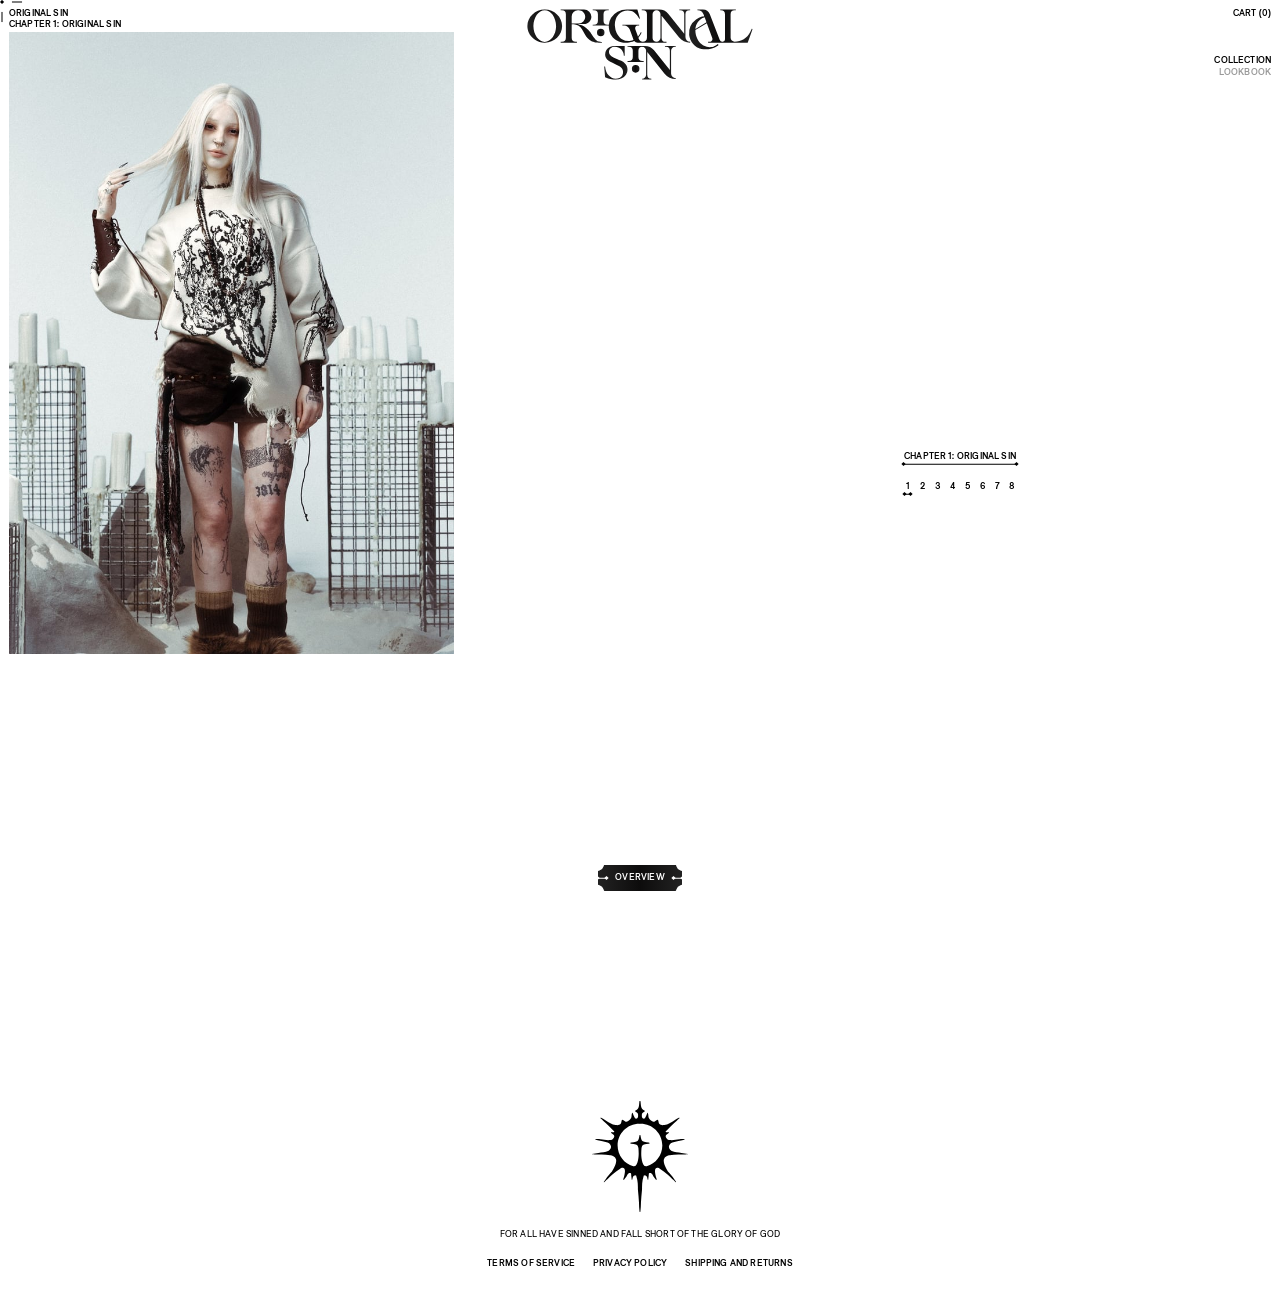
==== lookbook/index.html @ a42c80d9 "Add standalone Original Sin replica" ====
<!DOCTYPE html>
<html><head><meta charset="utf-8">
<meta name="viewport" content="width=device-width, initial-scale=1">
<title>Original Sin - Lookbook</title>
<style>*,:after,:before{border:0 solid;box-sizing:border-box}html{line-height:1.5;-webkit-text-size-adjust:100%;font-family:ui-sans-serif,system-ui,-apple-system,BlinkMacSystemFont,Segoe UI,Roboto,Helvetica Neue,Arial,Noto Sans,sans-serif,Apple Color Emoji,Segoe UI Emoji,Segoe UI Symbol,Noto Color Emoji;font-feature-settings:normal;font-variation-settings:normal;-moz-tab-size:4;-o-tab-size:4;tab-size:4}body{line-height:inherit;margin:0}hr{border-top-width:1px;color:inherit;height:0}abbr:where([title]){-webkit-text-decoration:underline dotted;text-decoration:underline dotted}h1,h2,h3,h4,h5,h6{font-size:inherit;font-weight:inherit}a{color:inherit;text-decoration:inherit}b,strong{font-weight:inherit}code,kbd,pre,samp{font-family:ui-monospace,SFMono-Regular,Menlo,Monaco,Consolas,Liberation Mono,Courier New,monospace;font-size:1em}small{font-size:80%}sub,sup{font-size:75%;line-height:0;position:relative;vertical-align:baseline}sub{bottom:-.25em}sup{top:-.5em}table{border-collapse:collapse;border-color:inherit;text-indent:0}button,input,optgroup,select,textarea{color:inherit;font-family:inherit;font-size:100%;font-weight:inherit;line-height:inherit;margin:0;padding:0}button,select{text-transform:none}[type=button],[type=reset],[type=submit],button{-webkit-appearance:button;background-color:transparent;background-image:none}:-moz-focusring{outline:auto}:-moz-ui-invalid{box-shadow:none}progress{vertical-align:baseline}::-webkit-inner-spin-button,::-webkit-outer-spin-button{height:auto}[type=search]{-webkit-appearance:textfield;outline-offset:-2px}::-webkit-search-decoration{-webkit-appearance:none}::-webkit-file-upload-button{-webkit-appearance:button;font:inherit}summary{display:list-item}blockquote,dd,dl,figure,h1,h2,h3,h4,h5,h6,hr,p,pre{margin:0}fieldset{margin:0}fieldset,legend{padding:0}menu,ol,ul{list-style:none;margin:0;padding:0}textarea{resize:vertical}input::-moz-placeholder,textarea::-moz-placeholder{color:#9ca3af;opacity:1}input::placeholder,textarea::placeholder{color:#9ca3af;opacity:1}[role=button],button{cursor:pointer}:disabled{cursor:default}audio,canvas,embed,iframe,img,object,picture,svg,video{display:block;vertical-align:middle}img,video{height:auto;max-width:100%}picture{display:contents}[hidden]{display:none}input:-webkit-autofill,input:-webkit-autofill:active,input:-webkit-autofill:focus,input:-webkit-autofill:hover{-webkit-background-clip:text;-webkit-text-fill-color:#fff;box-shadow:inset 0 0 20px 20px #23232329;-webkit-transition:background-color 5000s ease-in-out 0s;transition:background-color 5000s ease-in-out 0s}@font-face{font-display:swap;font-family:Allianz;font-style:normal;font-weight:400;src:url("/static/fonts/allianz-regular.woff2") format("woff2")}@font-face{font-display:swap;font-family:Allianz;font-style:normal;font-weight:600;src:url("/static/fonts/allianz-medium.woff2") format("woff2")}.extra-split-line,.split-line{overflow:hidden}.extra-split-word{overflow:hidden;vertical-align:bottom}.--char,.--line,.--word{display:inline-block;will-change:transform}.will-animate{opacity:0}.page-enter-active,.page-leave-active{transition:opacity .5s cubic-bezier(.39,.575,.565,1)}.page-enter-from,.page-leave-to{opacity:0}.fade-enter-active,.fade-leave-active{transition:opacity .2s cubic-bezier(.39,.575,.565,1)}.fade-enter-active.instant,.fade-leave-active.instant{transition-duration:0s}.fade-enter-from,.fade-leave-to{opacity:0}.reveal-y-enter-active{transition:opacity .6s cubic-bezier(.39,.575,.565,1),transform 1.2s cubic-bezier(.19,1,.22,1)}.reveal-y-leave-active{transition:opacity .4s cubic-bezier(.39,.575,.565,1),transform 1.2s cubic-bezier(.19,1,.22,1)}.reveal-y-enter-from{opacity:0;transform:translate3d(0,100%,0)}.reveal-y-leave-to{opacity:0;transform:translate3d(0,-100%,0)}@keyframes rotate-svg{0%{transform:translate3d(-50%,-50%,0) rotate(0)}to{transform:translate3d(-50%,-50%,0) rotate(1turn)}}.link-active{display:inline-block;overflow:hidden;position:relative;text-decoration:none}.link-active:after{background-color:currentColor;bottom:0;content:"";height:1px;left:0;position:absolute;transform:scaleX(0);transform-origin:0 50%;transition:transform .6s cubic-bezier(.85,0,.15,1);width:100%;will-change:transform}.link-active.active:after{transform:scaleX(1);transform-origin:0 50%}.link-active-full{display:inline-block;overflow:hidden;position:relative;text-decoration:none}.link-active-full:after,.link-active-full:before{background-color:currentColor;bottom:0;content:"";height:1px;left:0;position:absolute;transition:.6s cubic-bezier(.16,1,.3,1);width:100%}.link-active-full:before{transform:scaleX(1);transform-origin:100% 50%;transition-delay:.15s;will-change:transform}.link-active-full:after{transform:scaleX(0);transform-origin:0 50%;will-change:transform}.link-active-full-dk-only{display:inline-block;overflow:hidden;position:relative;text-decoration:none}.link-active-full-dk-only:after,.link-active-full-dk-only:before{background-color:currentColor;bottom:0;content:"";height:1px;left:0;position:absolute;transition:.6s cubic-bezier(.16,1,.3,1);width:100%}.link-active-full-dk-only:before{transform:scaleX(1);transform-origin:100% 50%;transition-delay:.15s;will-change:transform}.link-active-full-dk-only:after{transform:scaleX(0);transform-origin:0 50%;will-change:transform}.link-active-full-dk-only:after,.link-active-full-dk-only:before{display:none}.link-active-full-small{display:inline-block;overflow:hidden;position:relative;text-decoration:none}.link-active-full-small:after,.link-active-full-small:before{background-color:currentColor;bottom:0;content:"";height:1px;left:0;position:absolute;transition:.6s cubic-bezier(.16,1,.3,1);width:100%}.link-active-full-small:before{transform:scaleX(1);transform-origin:100% 50%;transition-delay:.15s;will-change:transform}.link-active-full-small:after{transform:scaleX(0);transform-origin:0 50%;will-change:transform}.field{position:relative;transition:opacity .2s cubic-bezier(.39,.575,.565,1)}.field:before{background:currentColor;content:"";height:1px;left:0;position:absolute;top:100%;width:100%}.field input{-webkit-appearance:none;-moz-appearance:none;appearance:none;background:none;height:3.5rem;outline:1px solid hsla(0,0%,100%,0);position:relative;transition:outline .2s cubic-bezier(.39,.575,.565,1);width:100%}.field input::-moz-placeholder{opacity:.5}.field input::placeholder{opacity:.5}.field input:has(+.inline-submit){padding-right:2rem}.field input:valid+.inline-submit{opacity:1}.field .inline-submit{-webkit-appearance:none;-moz-appearance:none;appearance:none;background:transparent;height:100%;opacity:.5;position:absolute;right:0;text-align:right;top:0;transition:opacity .2s cubic-bezier(.39,.575,.565,1);vertical-align:baseline;width:2rem}.field .field-message{display:grid;left:0;overflow:hidden;position:absolute;top:calc(100% + 1rem);width:100%}.field .field-message>*{grid-area:1/1}.field .field-message.error{color:red}.field .field-message.success{color:green}.field:has(input:disabled){opacity:.5;pointer-events:none}.text-body{font-weight:400}.text-body,.text-main{font-size:1rem;letter-spacing:.02rem;line-height:1.3}.text-main{font-weight:600;text-transform:uppercase}:root{--vh:1vh;--vh:calc(var(--vh, 1vh)*1);--svh:1svh;--svh:calc(var(--svh, 1svh)*1);--dvh:1dvh;--dvh:calc(var(--dvh, 1dvh)*1);--lvh:1lvh;--lvh:calc(var(--lvh, 1lvh)*1);font-size:2.564vw}body{background:#fff;font-family:Allianz,sans-serif;font-size:1.6rem;overscroll-behavior:none;-webkit-font-smoothing:antialiased;-moz-osx-font-smoothing:grayscale;-webkit-tap-highlight-color:rgba(0,0,0,0)}body,button{font-size:1rem;font-weight:600;letter-spacing:.02rem;line-height:1.3;text-transform:uppercase}#app{position:relative;z-index:2}::selection{background-color:#900;color:#fff}::-moz-selection{background-color:#900;color:#fff}::-o-selection{background-color:#900;color:#fff}::-ms-selection{background-color:#900;color:#fff}::-webkit-selection{background-color:#900;color:#fff}.noselect{pointer-events:none!important;user-select:none!important;-webkit-user-select:none!important;-moz-user-select:none!important;-ms-user-select:none!important}@media (min-width:768px){:root{font-size:10px}}@media (min-width:1024px){.will-animate-dk{opacity:0}.link-active-full-dk-only:after,.link-active-full-dk-only:before,.link-active-full:after,.link-active-full:before{bottom:10%;height:2.5px}.link-active-full-dk-only:after,.link-active-full-dk-only:before{display:block}.link-active-full-small:after,.link-active-full-small:before{bottom:1px;height:1px}:root{font-size:min(.694vw,13.3333333333px)}}@media (hover:hover) and (pointer:fine){.link-active:hover:after{transform:scaleX(1);transform-origin:0 50%}.link-active:not(:hover):after{transform-origin:100% 50%}.link-active-full:hover:before{transform:scaleX(0);transform-origin:100% 50%;transition-delay:0s}.link-active-full:hover:after{transform:scaleX(1);transform-origin:0 50%;transition-delay:.15s}.link-active-full-dk-only:hover:before{transform:scaleX(0);transform-origin:100% 50%;transition-delay:0s}.link-active-full-dk-only:hover:after{transform:scaleX(1);transform-origin:0 50%;transition-delay:.15s}.link-active-full-small:hover:before{transform:scaleX(0);transform-origin:100% 50%;transition-delay:0s}.link-active-full-small:hover:after{transform:scaleX(1);transform-origin:0 50%;transition-delay:.15s}}</style>
<style>.app-transition__wrapper[data-v-43f1af04]{background-color:#900;color:#000;left:0;opacity:0;pointer-events:none;position:fixed;top:0;z-index:5}.app-transition__wrapper[data-v-43f1af04],.app-transition__wrapper .logo-wrapper[data-v-43f1af04]{align-items:center;display:flex;height:100%;justify-content:center;width:100%}.app-transition__wrapper .logo-wrapper[data-v-43f1af04] svg{height:80%;width:80%}.noselect[data-v-43f1af04]{pointer-events:none;user-select:none;-webkit-user-select:none;-moz-user-select:none;-ms-user-select:none}[data-v-43f1af04]::-moz-selection{background:#900;color:#fff}[data-v-43f1af04]::selection{background:#900;color:#fff}@media (hover:hover) and (pointer:fine){#app[data-v-43f1af04]{cursor:none}#app.active[data-v-43f1af04],#app.cursor-hold[data-v-43f1af04]{cursor:pointer}}</style>
<style>main[data-v-4092d464]{background-color:#fff;position:relative;z-index:1}</style>
<style>.site-header[data-v-de3bea18]{display:flex;justify-content:space-between;left:0;padding:1rem;pointer-events:none;position:fixed;top:0;width:100%;z-index:15}.header-logo-container[data-v-de3bea18]{transition-delay:.4s}.header-logo-container.hidden[data-v-de3bea18]{opacity:0;pointer-events:none}.logo[data-v-de3bea18]{height:8rem;left:50%;-o-object-fit:contain;object-fit:contain;position:absolute;top:1rem;transition:transform .6s cubic-bezier(.19,1,.22,1);width:auto}.is-lookbook .logo[data-v-de3bea18],.logo[data-v-de3bea18]{transform:translate(-50%)}.header-container[data-v-de3bea18]{display:flex;flex-direction:column}.header-container[data-v-de3bea18]>*{pointer-events:all}.right[data-v-de3bea18]{text-align:right}.right[data-v-de3bea18]>*{pointer-events:all}.links-container[data-v-de3bea18]{display:flex;flex-direction:column}.links-container .router-link-active[data-v-de3bea18]{opacity:.4;transition:opacity .2s cubic-bezier(.39,.575,.565,1)}.header-cart[data-v-de3bea18]{margin-bottom:2rem;margin-right:-2rem;margin-top:-2rem;padding:2rem;text-align:right}.header-cart[data-v-de3bea18]>*,a[data-v-de3bea18]{pointer-events:all}.header__mobile[data-v-de3bea18]{margin-left:-2rem;margin-top:-2rem;padding:2rem}@media (min-width:1024px){.site-header.blend[data-v-de3bea18]{color:#fff;mix-blend-mode:difference}.site-header.blend .logo[data-v-de3bea18]{filter:invert(1)}.header__mobile[data-v-de3bea18]{display:none}}@media (min-width:1024px) and (hover:hover) and (pointer:fine){.site-header.blend .header-cart[data-v-de3bea18]:hover,.site-header.blend a[data-v-de3bea18]:hover{color:#ffffff80}}@media (max-width:1023px){.site-header[data-v-de3bea18]{margin-top:1rem;padding:0 1rem}.logo[data-v-de3bea18]{height:auto;top:0;width:19.2rem}.is-lookbook .logo[data-v-de3bea18]{transform:translateY(-1.5rem) translate(-50%) scale(.5)}.header__desktop[data-v-de3bea18]{display:none}}@media (hover:hover) and (pointer:fine){.header-cart[data-v-de3bea18]{transition:color easeOutSine .2s}.header-cart[data-v-de3bea18]:hover{color:#900}a[data-v-de3bea18]{transition:color .2s ease}a[data-v-de3bea18]:hover{color:#900}}</style>
<style>.cursor__container[data-v-a0519e9c]{background:none;height:100%;left:0;overflow:clip;pointer-events:none;position:fixed;top:0;width:100%;z-index:20000}.cursor__wrapper[data-v-a0519e9c]{display:none;height:0;pointer-events:none;position:relative;transition:opacity .25s;width:0}.cursor__wrapper .center[data-v-a0519e9c]{background-color:currentColor;height:3px;left:0;position:absolute;top:0;transform:translate(-50%,-50%) rotate(45deg);width:3px}.cursor__wrapper.is-holding .top[data-v-a0519e9c]{transform:translate(-50%,calc(-4rem + 5px)) scaleY(.2)}.cursor__wrapper.is-holding .bottom[data-v-a0519e9c]{transform:translate(-50%,calc(4rem - 5px)) scaleY(.2)}.cursor__wrapper.is-holding .left[data-v-a0519e9c]{transform:translate(calc(-4rem + 5px),-50%) scaleX(.2)}.cursor__wrapper.is-holding .right[data-v-a0519e9c]{transform:translate(calc(4rem - 5px),-50%) scaleX(.2)}.cursor__wrapper .v-bar[data-v-a0519e9c]{background-color:currentColor;height:10px;left:0;position:absolute;transform:translate(-50%) scale(1.01);transition:transform .2s cubic-bezier(.39,.575,.565,1);width:1px}.cursor__wrapper .v-bar.top[data-v-a0519e9c]{bottom:10px}.cursor__wrapper .v-bar.bottom[data-v-a0519e9c]{top:10px}.cursor__wrapper .h-bar[data-v-a0519e9c]{background-color:currentColor;height:1px;position:absolute;top:0;transform:translateY(-50%) scale(1.01);transition:transform .2s cubic-bezier(.39,.575,.565,1);width:10px}.cursor__wrapper .h-bar.left[data-v-a0519e9c]{right:10px}.cursor__wrapper .h-bar.right[data-v-a0519e9c]{left:10px}.cursor__wrapper.active[data-v-a0519e9c]{opacity:0;transform:rotate(180)}.cursor__wrapper.active .v-bar.top[data-v-a0519e9c]{transform:translate(-50%,-10px) scaleY(.8)}.cursor__wrapper.active .v-bar.bottom[data-v-a0519e9c]{transform:translate(-50%,10px) scaleY(.8)}.cursor__wrapper.active .h-bar.left[data-v-a0519e9c]{transform:translate(-10px,-50%) scaleX(.8)}.cursor__wrapper.active .h-bar.right[data-v-a0519e9c]{transform:translate(10px,-50%) scaleX(.8)}.hold__wrapper[data-v-a0519e9c]{left:0;opacity:0;pointer-events:none;position:absolute;top:0;transition:opacity .25s}.hold__wrapper .inner-circle[data-v-a0519e9c]{transform:translate(-50%,-50%) scale(.8);transition:transform .25s cubic-bezier(.39,.575,.565,1)}.hold__wrapper.show[data-v-a0519e9c]{opacity:1}.hold__wrapper.show .inner-circle[data-v-a0519e9c]{transform:translate(-50%,-50%) scale(1)}.hold__wrapper .inner-circle[data-v-a0519e9c]{align-items:center;border:1px solid #000;border-radius:50%;display:flex;height:8rem;justify-content:center;left:50%;top:50%;width:8rem}.hold__wrapper .inner-circle>span[data-v-a0519e9c]{display:inline-block;font-weight:600;transform:translateY(15%)}.hold__wrapper .inner-circle svg[data-v-a0519e9c]{color:#900;height:calc(100% + .2rem);position:absolute;top:-.1rem}.button__wrapper[data-v-a0519e9c]{left:0;position:absolute;top:0;transform:translate(-50%,-50%)}.button__wrapper .button[data-v-a0519e9c]{transition:transform .5s cubic-bezier(.25,.46,.45,.94)}.button__wrapper .button[data-v-a0519e9c] .svg-corners.noselect{pointer-events:all!important}.button__wrapper .button.active[data-v-a0519e9c] .button{background:#900}.button__wrapper .home[data-v-a0519e9c]{transform:translate3d(-5rem,-8.5rem,0);transition:transform .45s cubic-bezier(.25,.46,.45,.94)}.button__wrapper .info[data-v-a0519e9c]{transform:translate3d(18rem,-4.5rem,0);transition:transform .48s cubic-bezier(.25,.46,.45,.94)}.button__wrapper .cart[data-v-a0519e9c]{transform:translate3d(29rem,2rem,0);transition:transform .53s cubic-bezier(.25,.46,.45,.94)}.button__wrapper .collection[data-v-a0519e9c]{transform:translate3d(2rem,10rem,0);transition:transform .58s cubic-bezier(.25,.46,.45,.94)}.button__wrapper .lookbook[data-v-a0519e9c]{transform:translate3d(-17rem,4rem,0);transition:transform .6s cubic-bezier(.25,.46,.45,.94)}.menu__wrapper[data-v-a0519e9c]{opacity:1;pointer-events:all;position:relative;transition:opacity .4s}.menu__wrapper .overlay[data-v-a0519e9c]{background:radial-gradient(closest-side,rgba(0,0,0,.15),transparent);content:"";display:block;height:40rem;left:0;pointer-events:all;position:absolute;top:0;transform:translate(-50%,-50%);width:85rem}.menu__wrapper.closed[data-v-a0519e9c]{opacity:0;pointer-events:none;transition:opacity .25s}.menu__wrapper.closed .button[data-v-a0519e9c]{transition:transform .25s cubic-bezier(.25,.46,.45,.94)}.menu__wrapper.closed .home[data-v-a0519e9c]{transform:translate3d(-2.5rem,-5rem,0)}.menu__wrapper.closed .info[data-v-a0519e9c]{transform:translate3d(14rem,-2rem,0)}.menu__wrapper.closed .cart[data-v-a0519e9c]{transform:translate3d(21rem,1rem,0)}.menu__wrapper.closed .collection[data-v-a0519e9c]{transform:translate3d(1rem,5rem,0)}.menu__wrapper.closed .lookbook[data-v-a0519e9c]{transform:translate3d(-10.5rem,2rem,0)}.label__wrapper[data-v-a0519e9c]{opacity:0;position:absolute;top:-1.8rem;transition:opacity .25s,transform .5s cubic-bezier(.25,.46,.45,.94)}.label__wrapper.left[data-v-a0519e9c]{transform:translate(calc(-3rem - 50%))}.label__wrapper.right[data-v-a0519e9c]{transform:translate(calc(3rem - 50%))}.label__wrapper.show[data-v-a0519e9c]{opacity:1}.label__wrapper.hide[data-v-a0519e9c]{opacity:0}@media (max-width:1023px){.cursor__container[data-v-a0519e9c]{display:none}}@media (hover:hover) and (pointer:fine){.cursor__wrapper[data-v-a0519e9c]{display:block}}</style>
<style>.button[data-v-5a09ac89]{align-items:center;background:linear-gradient(90deg,#222,#0d0c0c 50%,#222);color:#fff;display:inline-flex;gap:1rem;justify-content:center;line-height:1;padding:.9rem 5.5rem}.button.fluid[data-v-5a09ac89]{display:flex;padding:.9rem 0;width:100%}.text[data-v-5a09ac89]{display:inline-block;padding-top:.2rem}.button.disabled[data-v-5a09ac89]:hover,.button[disabled][data-v-5a09ac89]:hover{cursor:not-allowed}.decorator .squared-line[data-v-5a09ac89]{--line-size:1rem}@media (hover:hover) and (pointer:fine){.button.has-hover[data-v-5a09ac89]:hover{background:#900}}</style>
<style>.svg-corners[data-v-d1eb6c21]{position:relative}.svg-corners.inline[data-v-d1eb6c21]{display:inline-block}.svg-corners.has-path .slot[data-v-d1eb6c21]{clip-path:var(--v748cb58e)}.mask[data-v-d1eb6c21]{left:0;position:absolute;top:0}.mask[data-v-d1eb6c21],.mask svg[data-v-d1eb6c21]{height:100%;width:100%}.slot[data-v-d1eb6c21]{position:relative}</style>
<style>.squared-line[data-v-725cf86a]{position:relative;--line-size:100%;display:block}.line[data-v-725cf86a]{display:block;height:.5px;min-width:6px;transform:translateY(-50%);width:var(--line-size)}.line[data-v-725cf86a],.square[data-v-725cf86a]{background-color:currentColor}.square[data-v-725cf86a]{display:inline-block;height:3px;position:absolute;top:0;transform:translateY(-50%) rotate(45deg);width:3px}.square[data-v-725cf86a]:first-child{left:-1.5px}.square[data-v-725cf86a]:nth-child(3){right:-1.5px}</style>
<style>.mobile-menu[data-v-a6d953d9]{align-items:center;background-color:#900;display:flex;flex-direction:column;height:100svh;height:calc(var(--svh, 1svh)*100);justify-content:space-between;left:0;position:fixed;top:0;visibility:hidden;width:100%;z-index:13}.button-wrapper[data-v-a6d953d9]{padding:0 1rem;width:100%}.links-container[data-v-a6d953d9]{align-items:center;display:flex;flex-direction:column;gap:1rem;margin-top:14rem;width:100%}[data-v-a6d953d9] .router-link-exact-active{filter:invert(1)}@media (min-width:1024px){.mobile-menu[data-v-a6d953d9]{display:none}}@media (hover:hover) and (pointer:fine){.button-wrapper[data-v-a6d953d9]:hover{filter:invert(1)}.button-wrapper[data-v-a6d953d9]:hover .router-link-exact-active{filter:unset}}</style>
<style>footer[data-v-7d730f2a]{align-items:center;display:flex;flex-direction:column;padding:20rem 0 1rem;position:relative;row-gap:1.5rem;width:100%}footer.small-footer[data-v-7d730f2a]{margin-top:-3rem;padding:0 0 1rem}.logo-scroll-top[data-v-7d730f2a]{display:flex}.logo-scroll-top svg[data-v-7d730f2a]{height:auto;width:10.8rem}.flavor-text[data-v-7d730f2a]{font-size:1rem;font-weight:400;letter-spacing:.02rem;line-height:1.3;text-align:center;width:100%}.links__wrapper[data-v-7d730f2a]{-moz-column-gap:2rem;column-gap:2rem;display:flex}.link-item__wrapper[data-v-7d730f2a]{text-transform:uppercase}@media (min-width:768px){.flavor-text[data-v-7d730f2a]{width:72rem}}@media (min-width:1024px){footer[data-v-7d730f2a]{padding:20rem 0 1rem;row-gap:2rem}}@media (max-width:767px){.flavor-text[data-v-7d730f2a]{padding:0 1rem}}@media (hover:hover) and (pointer:fine){.links__wrapper a[data-v-7d730f2a]{transition:color easeOutSine .2s}.links__wrapper a[data-v-7d730f2a]:hover{color:#900}.link-item__wrapper a[data-v-7d730f2a]{transition:color easeOutSine .2s}.link-item__wrapper a[data-v-7d730f2a]:hover{color:#900}}</style>
<style>.page-lookbook[data-v-08192f51]{min-height:100vh;min-height:calc(var(--vh, 1vh)*100);position:relative}.cta-wrapper[data-v-08192f51]{bottom:1rem;display:flex;justify-content:center;left:0;pointer-events:none;position:fixed;width:100%;z-index:2}.cta-wrapper[data-v-08192f51] .button{pointer-events:auto;width:19.4rem}.lookbook-page-wrapper[data-v-08192f51]{margin-bottom:-26rem;padding-bottom:4rem}@media (max-width:1023px){.cta-wrapper[data-v-08192f51]{bottom:3.6rem;display:block;padding:0 1rem}.cta-wrapper[data-v-08192f51] .button{width:100%}.lookbook-page-wrapper[data-v-08192f51]{padding-bottom:8rem}}</style>
<style>.page[data-v-b0fc9e9d]{position:relative;z-index:10}</style>
<style>.lookbook-wrapper[data-v-37e16277]{display:flex;height:100%;justify-content:center;min-height:100svh;min-height:calc(var(--svh, 1svh)*100);overflow:hidden;position:relative;width:100%}.collection-container[data-v-37e16277]{align-items:center;display:flex;flex:1;flex-direction:column;gap:1rem;justify-content:center;-webkit-user-select:none;-moz-user-select:none;user-select:none}.collection-selection[data-v-37e16277]{display:flex;gap:1rem;z-index:10}.collection-item[data-v-37e16277],.product-item[data-v-37e16277]{align-items:center;display:flex;flex-direction:column;padding:.5rem}.collection-item .squared-line__wrapper[data-v-37e16277],.product-item .squared-line__wrapper[data-v-37e16277]{opacity:0;transition:width .5s cubic-bezier(.165,.84,.44,1),opacity .25s;width:70%}.collection-item.active .squared-line__wrapper[data-v-37e16277],.product-item.active .squared-line__wrapper[data-v-37e16277]{opacity:1;width:100%}.active-collection-products[data-v-37e16277]{display:flex;flex-direction:column}.acp-wrapper[data-v-37e16277]{display:flex;z-index:10}.images-wrapper[data-v-37e16277]{display:flex;flex:1;height:100%;width:100%}.images-parent[data-v-37e16277]{margin:1rem;position:relative;-webkit-user-select:none;-moz-user-select:none;user-select:none;width:auto}.images-container[data-v-37e16277]{display:flex;height:100%;left:0;position:absolute;top:0;visibility:hidden;width:100%}.images-container.active[data-v-37e16277]{visibility:visible}.image-item[data-v-37e16277]{height:100%;left:0;position:absolute;top:0;width:100%;z-index:1}.image-item img[data-v-37e16277]{height:100%;-o-object-fit:cover;object-fit:cover;-webkit-user-select:none;-moz-user-select:none;user-select:none;width:100%}.tilt[data-v-37e16277]{background-color:#900;top:0;right:0;bottom:0;left:0;opacity:0;position:absolute;position:none;touch-action:none;z-index:2}@media (min-width:1024px){.images-parent[data-v-37e16277]{aspect-ratio:501/700;height:70rem;max-height:80vh;max-height:calc(var(--vh, 1vh)*80);width:auto}}@media (max-width:1023px){.lookbook-wrapper[data-v-37e16277]{align-items:center;flex-direction:column;gap:unset;justify-content:flex-start;padding:0}.collection-container[data-v-37e16277]{flex:unset;height:25svh;height:calc(var(--svh, 1svh)*25);padding:0 1rem;width:100%}.images-wrapper[data-v-37e16277]{flex:unset;height:unset}.images-parent[data-v-37e16277]{height:70svh;height:calc(var(--svh, 1svh)*70);margin:unset;position:relative;width:100%}.images-container[data-v-37e16277]{height:73svh;height:calc(var(--svh, 1svh)*73);width:100%}.image-item[data-v-37e16277]{transform:translateY(-3px)}}@media (hover:hover) and (pointer:fine){.collection-item[data-v-37e16277]:hover,.product-item[data-v-37e16277]:hover{cursor:pointer}.collection-item:hover .squared-line__wrapper[data-v-37e16277],.product-item:hover .squared-line__wrapper[data-v-37e16277]{opacity:1;width:100%}}</style>
<style>.media.video.ar[data-v-1fe05837]{aspect-ratio:var(--cd1ee02a)/var(--v7ad273a2)}.media.video.lazy[data-v-1fe05837] video{opacity:0}.media.video.lazy.loaded[data-v-1fe05837] video{opacity:1}.media picture[data-v-1fe05837]{display:contents}.media[data-v-1fe05837],.media[data-v-1fe05837] img,.media[data-v-1fe05837] video{height:100%;width:100%}.media.cover[data-v-1fe05837] img,.media.cover[data-v-1fe05837] video{-o-object-fit:cover;object-fit:cover}.media.contain[data-v-1fe05837] img,.media.contain[data-v-1fe05837] video{-o-object-fit:contain;object-fit:contain}.media.lazy[data-v-1fe05837] video{opacity:0;transition:opacity .15s linear}.media.lazy.loaded[data-v-1fe05837] video{opacity:1}</style>
<link rel="stylesheet" href="/_nuxt/entry.BGaX4P_h.css" crossorigin>
<link rel="stylesheet" href="/_nuxt/Button.BgDMlEwh.css" crossorigin>
<link rel="stylesheet" href="/_nuxt/Media.BQhAc_p6.css" crossorigin>
<link rel="modulepreload" as="script" crossorigin href="/_nuxt/CCXT-GXq.js">
<link rel="modulepreload" as="script" crossorigin href="/_nuxt/D13D_euL.js">
<link rel="modulepreload" as="script" crossorigin href="/_nuxt/CMewICUL.js">
<link rel="modulepreload" as="script" crossorigin href="/_nuxt/DM6iBSi9.js">
<link rel="modulepreload" as="script" crossorigin href="/_nuxt/CKnmF6yR.js">
<link rel="modulepreload" as="script" crossorigin href="/_nuxt/BFOjpXBy.js">
<link rel="modulepreload" as="script" crossorigin href="/_nuxt/D-UtWuVL.js">
<link rel="modulepreload" as="script" crossorigin href="/_nuxt/EEUyll1y.js">
<link rel="modulepreload" as="script" crossorigin href="/_nuxt/DmBYk3UX.js">
<link rel="modulepreload" as="script" crossorigin href="/_nuxt/oet0pRz3.js">
<link rel="modulepreload" as="script" crossorigin href="/_nuxt/COwUi6qa.js">
<link rel="modulepreload" as="script" crossorigin href="/_nuxt/C3MB0O9f.js">
<link rel="modulepreload" as="script" crossorigin href="/_nuxt/CVcCgixj.js">
<link rel="modulepreload" as="script" crossorigin href="/_nuxt/UeXxf9sz.js">
<link rel="modulepreload" as="script" crossorigin href="/_nuxt/DZYBT4IP.js">
<link rel="modulepreload" as="script" crossorigin href="/_nuxt/CeNRko3r.js">
<link rel="modulepreload" as="script" crossorigin href="/_nuxt/CylmcY_a.js">
<link rel="modulepreload" as="script" crossorigin href="/_nuxt/C0ZBnQQE.js">
<link rel="modulepreload" as="script" crossorigin href="/_nuxt/BD24wbr0.js">
<link rel="modulepreload" as="script" crossorigin href="/_nuxt/CGt6lxgT.js">
<link rel="modulepreload" as="script" crossorigin href="/_nuxt/Dcu2akvg.js">
<link rel="modulepreload" as="script" crossorigin href="/_nuxt/COm1uFm8.js">
<link rel="modulepreload" as="script" crossorigin href="/_nuxt/DipsRtvw.js">
<link rel="preload" as="fetch" fetchpriority="low" crossorigin="anonymous" href="/_nuxt/builds/meta/a312a6db-f656-4a3e-8211-7cfd911f0141.json">
<link rel="icon" type="image/png" href="/static/favicon-96x96.png" sizes="96x96">
<link rel="icon" type="image/svg+xml" href="/static/favicon.svg">
<link rel="shortcut icon" href="/static/favicon.ico">
<link rel="apple-touch-icon" sizes="180x180" href="/static/apple-touch-icon.png">
<link rel="manifest" href="/static/site.webmanifest">
<meta property="og:title" content="Original Sin">
<meta name="description" content="For all have sinned and fall short of the glory of God">
<meta property="og:description" content="For all have sinned and fall short of the glory of God">
<meta property="og:image" content="/__mirror_assets/cdn.shopify.com/a2e69edc3855e47f-tree-of-death-carousel.jpg">
<meta name="twitter:card" content="summary_large_image">
<script src="/__local/shopify-stub.js"></script><script type="module" src="/_nuxt/CCXT-GXq.js" crossorigin></script></head><body><div id="__nuxt"><!--[--><div id="app" class="" data-v-43f1af04><div class="layout__wrapper" data-v-4092d464><main data-v-4092d464><div class="site-header" data-v-4092d464 data-v-de3bea18><div class="header-container" data-v-de3bea18><div class="header__desktop" data-v-de3bea18><a href="/" class="" data-v-de3bea18><!--[-->Original Sin<!--]--></a><p data-v-de3bea18>Chapter 1: Original Sin</p></div><div class="header__mobile" data-v-de3bea18><button data-v-de3bea18>Menu</button></div></div><div class="header-logo-container is-lookbook" data-v-de3bea18><a href="/" class="" data-v-de3bea18><!--[--><svg xmlns="http://www.w3.org/2000/svg" fill="none" viewbox="0 0 258 81" class="logo" data-v-de3bea18><path fill="url(#a)" d="M20.431.5C9.497.5.632 9.003.63 19.491c0 2.623.555 5.121 1.557 7.393C5.195 33.7 12.231 38.483 20.431 38.483c10.935 0 19.798-8.501 19.803-18.992C40.229 9.003 31.366.5 20.43.5Zm0 37.014c-7.06 0-12.8-8.035-12.942-18.023.142-9.989 5.883-18.023 12.942-18.023s12.8 8.036 12.942 18.023c-.142 9.99-5.882 18.023-12.942 18.023"></path><path fill="url(#b)" d="M84.681 37.487a9 9 0 0 1-.932-.047 9.07 9.07 0 0 1-5.626-2.73l-.083-.088q-1.744-1.904-4.614-6.414l-.001-.003a125 125 0 0 1-.719-1.141 22 22 0 0 0-.556-.855c-5.723-8.115-13.263-8.636-13.263-8.636v-.355h6.328c4.59 0 8.389-3.755 8.375-8.345a8.3 8.3 0 0 0-2.437-5.859A8.3 8.3 0 0 0 65.271.578H38.55v.978h1.419a4.536 4.536 0 0 1 4.536 4.536v3.456h.005l-.005 23.338a4.536 4.536 0 0 1-4.536 4.537H38.55v.979h18.54v-.964h-1.42a4.536 4.536 0 0 1-4.536-4.537V17.523c1.618-.054 6.756.025 9.775 2.973 2.369 2.315 4.725 7.584 6.413 10.245q.304.452.634.915c1.412 1.98 3.229 3.344 5 4.442a15.7 15.7 0 0 0 2.756 1.339q.75.273 1.5.451.831.195 1.799.324c.971.128 1.95.188 2.93.188h3.652v-.916h-.911zM51.134 16.425V8.572a7.02 7.02 0 0 1 7.33-7.015h.623c4.102 0 7.496 3.356 7.484 7.457a7.4 7.4 0 0 1-2.178 5.234 7.4 7.4 0 0 1-5.256 2.177z"></path><path fill="url(#c)" d="M84.233 30.983a4.294 4.294 0 1 0 0-8.588 4.294 4.294 0 0 0 0 8.588"></path><path fill="url(#d)" d="M185.32 1.561h.848v-.99h-12.361v.99h1.086a4.523 4.523 0 0 1 4.523 4.525l-.01 22.07-18.021-22.548a13.42 13.42 0 0 0-10.476-5.04l-19.937.008v.978h1.419a4.536 4.536 0 0 1 4.536 4.536v26.54c0 2.627-2.115 4.786-4.743 4.792h-.004a4.76 4.76 0 0 1-2.731-.859 4.74 4.74 0 0 1-1.74-2.267l-.547-1.501q.16-.178.316-.36a18 18 0 0 0 1.716-2.379 22 22 0 0 0 1.635-3.314l-.956-.354a23 23 0 0 1-2.053 3.668 19 19 0 0 1-1.125 1.457l-.531-1.457-2.422-6.654c-.912-2.506.379-4.536 2.885-4.536h1.42v-.98h-19.113v.98h2.22c2.506 0 5.277 2.03 6.188 4.536l2.421 6.654 1.788 4.91q.062.174.137.34l-.062.028-.24.105a13.3 13.3 0 0 1-2.912.858q-1.208.21-2.484.21-4.071 0-7.46-2.115a15.5 15.5 0 0 1-2.58-2.022q-2.141-2.074-3.554-5.02-1.73-3.604-2.002-7.858a21 21 0 0 1-.032-.628l-.019-.979v-.012q0-3.44 1.106-6.424 1.105-2.987 3.106-5.17a13.9 13.9 0 0 1 4.717-3.385q2.719-1.2 5.864-1.2 2.213 0 3.972.534a11.1 11.1 0 0 1 3.318 1.665q1.559 1.134 2.986 2.945 1.422 1.811 2.728 4.336l.821-.266-2.954-10.33h-12.146q-5.706-.001-10.409 2.518-4.704 2.52-7.383 6.917a18.1 18.1 0 0 0-2.597 7.875H91.97a4.536 4.536 0 0 1-4.536-4.537V6.093a4.536 4.536 0 0 1 4.536-4.536h1.42v-.98H75.08v.978h1.418a4.536 4.536 0 0 1 4.536 4.537v7.26a4.536 4.536 0 0 1-4.536 4.536h-1.419v.98h18.329a20.1 20.1 0 0 0 .754 6.405 18.6 18.6 0 0 0 2.225 4.971 17.8 17.8 0 0 0 3.585 4.053q.75.617 1.56 1.142 3.075 1.992 6.999 2.645 1.902.315 4.005.317h.017c1.352 0 2.706-.098 4.018-.297a24 24 0 0 0 2.105-.414 19.2 19.2 0 0 0 3.681-1.281 5.22 5.22 0 0 0 4.102 1.992h12.852l19.897-.004v-.962h-1.043a4.506 4.506 0 0 1-4.505-4.502l-.028-25.28 19.774 24.633c3.108 3.87 7.8 6.12 12.762 6.123v-.995a5.37 5.37 0 0 1-5.371-5.37V6.084a4.523 4.523 0 0 1 4.523-4.523M152.344 32.88c0 2.5-2.046 4.57-4.546 4.55a4.5 4.5 0 0 1-3.153-1.322 4.5 4.5 0 0 1-1.318-3.186V6.071a4.509 4.509 0 1 1 9.017 0v26.808Z"></path><path fill="url(#e)" d="m256.386 22.57-1.869 3.816c-3.306 6.753-10.168 10.862-17.685 10.862a4.51 4.51 0 0 1-3.207-1.329 4.52 4.52 0 0 1-1.328-3.213l-.022-26.601a4.537 4.537 0 0 1 4.537-4.543h1.44V.57h-17.805v.992h.874a4.537 4.537 0 0 1 4.537 4.53l.04 28.251a3.078 3.078 0 0 1-5.951 1.112L208.598 6.012a8.49 8.49 0 0 0-7.92-5.439h-6.243v.99h.414c2.98 0 5.643 1.86 6.665 4.659l.719 1.913a27 27 0 0 0-2.463.532l-.049.014a21 21 0 0 0-6.816 3.194q-4.348 3.095-6.447 7.798t-1.428 9.964a20.1 20.1 0 0 0 1.471 5.416 18.6 18.6 0 0 0 2.839 4.649 17.8 17.8 0 0 0 4.069 3.565 17 17 0 0 0 1.693.936c3.268 1.571 7.626 2.084 11.885 1.543l.017-.003a26.3 26.3 0 0 0 5.651-1.355c1.439-.526 2.779-1.178 3.954-1.95a14 14 0 0 0 1.941-1.523l-.854-.913a14 14 0 0 1-2.304 1.686 13.4 13.4 0 0 1-2.78 1.22q-1.17.363-2.438.524-4.336.555-8.202-1.411a15.6 15.6 0 0 1-2.282-1.419q-2.387-1.785-4.162-4.53a20.3 20.3 0 0 1-2.128-4.36 23.5 23.5 0 0 1-1.109-4.778 19.6 19.6 0 0 1-.157-3.009l4.916-2.94.917-.55 7.194-4.301 6.191 16.914c.89 2.075-.637 4.384-2.896 4.384h-1.844v.968l14.165.005 30.98.009 5.617-15.483-.985-.358zm-64.18.097q.026-.273.061-.544s.263-4.131 3.168-7.82l.061-.075a13.9 13.9 0 0 1 4.263-3.584 14.5 14.5 0 0 1 2.958-1.176l1.543 4.219.369 1.007.149.408-12.573 7.567z"></path><path fill="url(#f)" d="M111.021 61.182a18 18 0 0 0-1.789-1.246q-.893-.541-2.358-1.22a71 71 0 0 0-3.576-1.517q-3.087-1.3-4.538-2.018a19 19 0 0 1-2.723-1.64q-2.466-1.841-2.466-4.632c0-1.697.722-3.173 1.987-4.248q1.897-1.612 4.875-1.611c5.601 0 10.14 4.54 10.14 10.14h.98V42.08l-11.481-.024q-3.006 0-5.486 1.273t-3.901 3.495q-1.424 2.22-1.424 4.903 0 1.735.624 3.25.621 1.518 1.924 2.818 1.3 1.3 3.278 2.412 1.03.569 5.824 2.655 3.305 1.408 5.201 2.75 1.897 1.341 2.736 2.844.84 1.504.84 3.373c0 1.407-.362 3.104-1.084 4.197q-1.082 1.639-2.993 2.573-1.91.935-4.374.935c-3.215 0-5.844-1.54-8.318-4.253-1.986-2.18-3.241-5.682-3.747-9.875v-.004l-.974.08 1.011 12.274.623.222q3.306 1.248 5.337 1.733 3.44.786 6.068.785 3.793 0 6.908-1.476t4.876-4.077q1.76-2.6 1.761-5.824 0-4.903-3.766-7.938h.005Z"></path><path fill="url(#g)" d="M168.952 43.046h.848v-.991h-12.368v.991h1.086a4.527 4.527 0 0 1 4.525 4.528l-.009 22.082-18.031-22.559a13.42 13.42 0 0 0-10.48-5.04h-3.075v.992h.006c1.244 0 2.372.508 3.186 1.323a4.5 4.5 0 0 1 1.32 3.188v27.418c0 2.489-2.027 4.55-4.511 4.55v.972h10.491v-.966h-.155a4.51 4.51 0 0 1-4.508-4.502l-.028-25.89 19.784 24.647a16.38 16.38 0 0 0 12.767 6.126v-.994a5.375 5.375 0 0 1-5.374-5.373V47.573c0-2.5 2.027-4.526 4.526-4.526Z"></path><path fill="url(#h)" d="M133.188 60.355v-.983h-1.426a4.56 4.56 0 0 1-4.56-4.558V47.6a4.56 4.56 0 0 1 4.56-4.56h1.426v-.983h-18.402v.983h1.426a4.56 4.56 0 0 1 4.56 4.56v7.214a4.56 4.56 0 0 1-4.56 4.56h-1.426v.983z"></path><path fill="url(#i)" d="M123.987 72.538a4.306 4.306 0 1 0 0-8.611 4.306 4.306 0 0 0 0 8.611"></path><defs><lineargradient id="a" x1=".629" x2="40.234" y1="19.491" y2="19.491" gradientunits="userSpaceOnUse"><stop stop-color="#222"></stop><stop offset=".495" stop-color="#0D0C0C"></stop><stop offset="1" stop-color="#222"></stop></lineargradient><lineargradient id="b" x1="38.551" x2="85.594" y1="19.49" y2="19.49" gradientunits="userSpaceOnUse"><stop stop-color="#222"></stop><stop offset=".495" stop-color="#0D0C0C"></stop><stop offset="1" stop-color="#222"></stop></lineargradient><lineargradient id="c" x1="79.939" x2="88.528" y1="26.689" y2="26.689" gradientunits="userSpaceOnUse"><stop stop-color="#222"></stop><stop offset=".495" stop-color="#0D0C0C"></stop><stop offset="1" stop-color="#222"></stop></lineargradient><lineargradient id="d" x1="75.079" x2="186.168" y1="19.489" y2="19.489" gradientunits="userSpaceOnUse"><stop stop-color="#222"></stop><stop offset=".495" stop-color="#0D0C0C"></stop><stop offset="1" stop-color="#222"></stop></lineargradient><lineargradient id="e" x1="184.867" x2="257.374" y1="23.262" y2="23.262" gradientunits="userSpaceOnUse"><stop stop-color="#222"></stop><stop offset=".495" stop-color="#0D0C0C"></stop><stop offset="1" stop-color="#222"></stop></lineargradient><lineargradient id="f" x1="88.198" x2="114.782" y1="61.277" y2="61.277" gradientunits="userSpaceOnUse"><stop stop-color="#222"></stop><stop offset=".495" stop-color="#0D0C0C"></stop><stop offset="1" stop-color="#222"></stop></lineargradient><lineargradient id="g" x1="131.448" x2="169.8" y1="61.277" y2="61.277" gradientunits="userSpaceOnUse"><stop stop-color="#222"></stop><stop offset=".495" stop-color="#0D0C0C"></stop><stop offset="1" stop-color="#222"></stop></lineargradient><lineargradient id="h" x1="114.786" x2="133.188" y1="51.207" y2="51.207" gradientunits="userSpaceOnUse"><stop stop-color="#222"></stop><stop offset=".495" stop-color="#0D0C0C"></stop><stop offset="1" stop-color="#222"></stop></lineargradient><lineargradient id="i" x1="119.682" x2="128.293" y1="68.233" y2="68.233" gradientunits="userSpaceOnUse"><stop stop-color="#222"></stop><stop offset=".495" stop-color="#0D0C0C"></stop><stop offset="1" stop-color="#222"></stop></lineargradient></defs></svg><!--]--></a></div><div class="header-container right" data-v-de3bea18><!--[--><div class="header-cart" data-v-de3bea18>CART</div><!--]--><div class="links-container header__desktop" data-v-de3bea18><a href="/products/all" class="" data-v-de3bea18><!--[--> COLLECTION<!--]--></a><a aria-current="page" href="/lookbook" class="router-link-active router-link-exact-active" data-v-de3bea18><!--[-->LOOKBOOK<!--]--></a></div></div></div><span data-v-4092d464></span><div class="cursor__container" popover data-v-4092d464 data-v-a0519e9c><div class="transform__wraper" data-v-a0519e9c><div class="cursor__wrapper" data-v-a0519e9c><div class="top v-bar" data-v-a0519e9c></div><div class="bottom v-bar" data-v-a0519e9c></div><div class="left h-bar" data-v-a0519e9c></div><div class="right h-bar" data-v-a0519e9c></div><div class="center" style="" data-v-a0519e9c></div></div><div class="fade label__wrapper" data-v-a0519e9c></div><div class="hold__wrapper" data-v-a0519e9c><div class="inner-circle" data-v-a0519e9c><span data-v-a0519e9c> hold </span><svg xmlns="http://www.w3.org/2000/svg" viewbox="-1.3 -1.3 2.6 2.6" data-v-a0519e9c><path d="M 0 -1 A 1 1 0 0 0 0 1 A 1 1 0 0 0 0 -1" stroke="currentColor" stroke-width="0.15" fill="none" data-v-a0519e9c></path></svg></div></div></div><div class="closed menu__wrapper" data-v-a0519e9c><!----><div class="button__wrapper" data-v-a0519e9c><div class="button home" data-v-a0519e9c><div class="svg-corners inline" data-v-a0519e9c data-v-5a09ac89 style="--v748cb58e:url(#v-0-0-0);" data-v-d1eb6c21><div class="mask" data-v-d1eb6c21><svg xmlns="http://www.w3.org/2000/svg" width="0" height="0" viewbox="0 0 0 0" aria-hidden="true" data-v-d1eb6c21><defs data-v-d1eb6c21><clippath id="v-0-0-0" data-v-d1eb6c21><path d="" data-v-d1eb6c21></path></clippath></defs></svg></div><div class="slot" data-v-d1eb6c21><!--[--><a href="/" class="button has-hover" tabindex="-1" data-v-5a09ac89><span class="decorator" data-v-5a09ac89><span class="squared-line" data-v-5a09ac89 data-v-725cf86a><span class="square" data-v-725cf86a></span><span class="line" data-v-725cf86a></span><span class="square" data-v-725cf86a></span></span></span><span class="text" data-v-5a09ac89><!--[--> Homepage <!--]--></span><span class="decorator" data-v-5a09ac89><span class="squared-line" data-v-5a09ac89 data-v-725cf86a><span class="square" data-v-725cf86a></span><span class="line" data-v-725cf86a></span><span class="square" data-v-725cf86a></span></span></span></a><!--]--></div></div></div></div><div class="button__wrapper" data-v-a0519e9c><div class="collection button" data-v-a0519e9c><div class="svg-corners inline" data-v-a0519e9c data-v-5a09ac89 style="--v748cb58e:url(#v-0-0-1);" data-v-d1eb6c21><div class="mask" data-v-d1eb6c21><svg xmlns="http://www.w3.org/2000/svg" width="0" height="0" viewbox="0 0 0 0" aria-hidden="true" data-v-d1eb6c21><defs data-v-d1eb6c21><clippath id="v-0-0-1" data-v-d1eb6c21><path d="" data-v-d1eb6c21></path></clippath></defs></svg></div><div class="slot" data-v-d1eb6c21><!--[--><a href="/products/all" class="button has-hover" tabindex="-1" data-v-5a09ac89><span class="decorator" data-v-5a09ac89><span class="squared-line" data-v-5a09ac89 data-v-725cf86a><span class="square" data-v-725cf86a></span><span class="line" data-v-725cf86a></span><span class="square" data-v-725cf86a></span></span></span><span class="text" data-v-5a09ac89><!--[--> Collection <!--]--></span><span class="decorator" data-v-5a09ac89><span class="squared-line" data-v-5a09ac89 data-v-725cf86a><span class="square" data-v-725cf86a></span><span class="line" data-v-725cf86a></span><span class="square" data-v-725cf86a></span></span></span></a><!--]--></div></div></div></div><div class="button__wrapper" data-v-a0519e9c><div class="active lookbook button" data-v-a0519e9c><div class="svg-corners inline" data-v-a0519e9c data-v-5a09ac89 style="--v748cb58e:url(#v-0-0-2);" data-v-d1eb6c21><div class="mask" data-v-d1eb6c21><svg xmlns="http://www.w3.org/2000/svg" width="0" height="0" viewbox="0 0 0 0" aria-hidden="true" data-v-d1eb6c21><defs data-v-d1eb6c21><clippath id="v-0-0-2" data-v-d1eb6c21><path d="" data-v-d1eb6c21></path></clippath></defs></svg></div><div class="slot" data-v-d1eb6c21><!--[--><a aria-current="page" href="/lookbook" class="router-link-active router-link-exact-active button has-hover" tabindex="-1" data-v-5a09ac89><span class="decorator" data-v-5a09ac89><span class="squared-line" data-v-5a09ac89 data-v-725cf86a><span class="square" data-v-725cf86a></span><span class="line" data-v-725cf86a></span><span class="square" data-v-725cf86a></span></span></span><span class="text" data-v-5a09ac89><!--[--> Lookbook <!--]--></span><span class="decorator" data-v-5a09ac89><span class="squared-line" data-v-5a09ac89 data-v-725cf86a><span class="square" data-v-725cf86a></span><span class="line" data-v-725cf86a></span><span class="square" data-v-725cf86a></span></span></span></a><!--]--></div></div></div></div><div class="button__wrapper" data-v-a0519e9c><div class="cart button" data-v-a0519e9c><div class="svg-corners inline" data-v-a0519e9c data-v-5a09ac89 style="--v748cb58e:url(#v-0-0-3);" data-v-d1eb6c21><div class="mask" data-v-d1eb6c21><svg xmlns="http://www.w3.org/2000/svg" width="0" height="0" viewbox="0 0 0 0" aria-hidden="true" data-v-d1eb6c21><defs data-v-d1eb6c21><clippath id="v-0-0-3" data-v-d1eb6c21><path d="" data-v-d1eb6c21></path></clippath></defs></svg></div><div class="slot" data-v-d1eb6c21><!--[--><button tabindex="-1" class="button has-hover" data-v-5a09ac89><span class="decorator" data-v-5a09ac89><span class="squared-line" data-v-5a09ac89 data-v-725cf86a><span class="square" data-v-725cf86a></span><span class="line" data-v-725cf86a></span><span class="square" data-v-725cf86a></span></span></span><span class="text" data-v-5a09ac89><!--[--> Cart <!--]--></span><span class="decorator" data-v-5a09ac89><span class="squared-line" data-v-5a09ac89 data-v-725cf86a><span class="square" data-v-725cf86a></span><span class="line" data-v-725cf86a></span><span class="square" data-v-725cf86a></span></span></span></button><!--]--></div></div></div></div></div></div><div class="mobile-menu" data-v-4092d464 data-v-a6d953d9><div class="links-container" data-v-a6d953d9><div class="button-wrapper" data-v-a6d953d9><div class="svg-corners" data-v-a6d953d9 data-v-5a09ac89 style="--v748cb58e:url(#v-0-0-4);" data-v-d1eb6c21><div class="mask" data-v-d1eb6c21><svg xmlns="http://www.w3.org/2000/svg" width="0" height="0" viewbox="0 0 0 0" aria-hidden="true" data-v-d1eb6c21><defs data-v-d1eb6c21><clippath id="v-0-0-4" data-v-d1eb6c21><path d="" data-v-d1eb6c21></path></clippath></defs></svg></div><div class="slot" data-v-d1eb6c21><!--[--><a href="/" class="fluid button" data-v-5a09ac89><span class="decorator" data-v-5a09ac89><span class="squared-line" data-v-5a09ac89 data-v-725cf86a><span class="square" data-v-725cf86a></span><span class="line" data-v-725cf86a></span><span class="square" data-v-725cf86a></span></span></span><span class="text" data-v-5a09ac89><!--[--> Homepage <!--]--></span><span class="decorator" data-v-5a09ac89><span class="squared-line" data-v-5a09ac89 data-v-725cf86a><span class="square" data-v-725cf86a></span><span class="line" data-v-725cf86a></span><span class="square" data-v-725cf86a></span></span></span></a><!--]--></div></div></div><div class="button-wrapper" data-v-a6d953d9><div class="svg-corners" data-v-a6d953d9 data-v-5a09ac89 style="--v748cb58e:url(#v-0-0-5);" data-v-d1eb6c21><div class="mask" data-v-d1eb6c21><svg xmlns="http://www.w3.org/2000/svg" width="0" height="0" viewbox="0 0 0 0" aria-hidden="true" data-v-d1eb6c21><defs data-v-d1eb6c21><clippath id="v-0-0-5" data-v-d1eb6c21><path d="" data-v-d1eb6c21></path></clippath></defs></svg></div><div class="slot" data-v-d1eb6c21><!--[--><a href="/products/all" class="fluid button" data-v-5a09ac89><span class="decorator" data-v-5a09ac89><span class="squared-line" data-v-5a09ac89 data-v-725cf86a><span class="square" data-v-725cf86a></span><span class="line" data-v-725cf86a></span><span class="square" data-v-725cf86a></span></span></span><span class="text" data-v-5a09ac89><!--[--> Collection <!--]--></span><span class="decorator" data-v-5a09ac89><span class="squared-line" data-v-5a09ac89 data-v-725cf86a><span class="square" data-v-725cf86a></span><span class="line" data-v-725cf86a></span><span class="square" data-v-725cf86a></span></span></span></a><!--]--></div></div></div><div class="button-wrapper" data-v-a6d953d9><div class="svg-corners" data-v-a6d953d9 data-v-5a09ac89 style="--v748cb58e:url(#v-0-0-6);" data-v-d1eb6c21><div class="mask" data-v-d1eb6c21><svg xmlns="http://www.w3.org/2000/svg" width="0" height="0" viewbox="0 0 0 0" aria-hidden="true" data-v-d1eb6c21><defs data-v-d1eb6c21><clippath id="v-0-0-6" data-v-d1eb6c21><path d="" data-v-d1eb6c21></path></clippath></defs></svg></div><div class="slot" data-v-d1eb6c21><!--[--><a aria-current="page" href="/lookbook" class="router-link-active router-link-exact-active fluid button" data-v-5a09ac89><span class="decorator" data-v-5a09ac89><span class="squared-line" data-v-5a09ac89 data-v-725cf86a><span class="square" data-v-725cf86a></span><span class="line" data-v-725cf86a></span><span class="square" data-v-725cf86a></span></span></span><span class="text" data-v-5a09ac89><!--[--> Lookbook <!--]--></span><span class="decorator" data-v-5a09ac89><span class="squared-line" data-v-5a09ac89 data-v-725cf86a><span class="square" data-v-725cf86a></span><span class="line" data-v-725cf86a></span><span class="square" data-v-725cf86a></span></span></span></a><!--]--></div></div></div></div><footer class="" data-v-a6d953d9 data-v-7d730f2a><button class="logo-scroll-top" data-v-7d730f2a><svg xmlns="http://www.w3.org/2000/svg" width="108" height="125" fill="none" viewbox="0 0 108 125" data-v-7d730f2a><g clip-path="url(#a)"><path fill="#000" d="M100.829 58.472q-1.442-.236-2.883-.477a199 199 0 0 0-5.823-.91c-.271-.038-.54-.091-.81-.144-3.187-.647-4.66-3.747-4.737-5.188a.2.2 0 0 0 .003-.062c-.047-1.494 1.095-4.07 3.956-4.995h-.006c3.69-.827 7.376-1.664 11.069-2.477.67-.148 1.37-.187 2.056-.266.253-.031.543-.073.563-.355.019-.362-.341-.366-.598-.453-1.65-.584-3.33-.29-4.969-.038a5 5 0 0 0-.256.042c-3.51.538-7.017 1.14-10.589.865-2.033-.156-3.637-1.014-4.529-2.932-.635-1.364-.383-2.424.823-3.359.74-.572 1.505-1.109 2.263-1.655.23-.164.509-.308.36-.648-.143-.312-.41-.244-.713-.21-.891.1-1.787.176-2.683-.08-.555-.16-.624-.34-.33-.87.54-.968 1.39-1.62 2.19-2.306 2.518-2.154 4.693-4.655 7.124-6.902 1.722-1.59 3.392-3.233 5.095-4.842.222-.21.501-.362.762-.53.257-.167.632-.278.325-.686-.21-.286-.447-.328-.803-.137-1.773.946-3.533 1.9-5.164 3.081-3.361 2.43-6.929 4.473-11.095 5.128-2.029.317-4.084.363-5.689-1.418-.75-.835-.643-1.872-.945-2.802-.62-1.906-.563-1.937-2.224-1.053-.547.29-1.08.61-1.588.958-1.103.759-2.22.712-3.323.068-1.639-.957-3.085-2.135-3.794-3.972-.313-.816-.352-1.678-.425-2.535a10 10 0 0 0-.187-1.33c-.015-.066.003-.142-.015-.207-.18-.533-.176-1.369-.792-1.406-.567-.035-.436.789-.629 1.235-.6 1.418-1.206 2.849-1.952 4.195-.436.785-1.298 1.284-2.217 1.032-.9-.244-1.363-1.09-1.462-1.975a12.5 12.5 0 0 1 .003-2.9c.157-1.27 1.05-2.064 2.155-2.578.318-.148.632-.263.862-.53.375-.439.36-.831-.207-1.068-2.331-.984-3.441-2.882-3.843-5.235-.249-1.457-.322-2.943-.47-4.42-.05-.5-.017-1.122-.688-1.124-.671.002-.639.624-.687 1.125-.15 1.476-.222 2.962-.47 4.419-.403 2.353-1.513 4.251-3.844 5.235-.567.236-.582.63-.207 1.068.23.267.544.382.862.53 1.106.515 1.998 1.307 2.155 2.577.119.953.11 1.945.003 2.901-.1.885-.563 1.731-1.462 1.975-.92.252-1.78-.247-2.217-1.032-.746-1.346-1.352-2.776-1.953-4.195-.19-.446-.061-1.27-.628-1.235-.617.037-.612.873-.792 1.406-.02.065 0 .141-.015.207-.1.438-.149.884-.187 1.33-.074.858-.111 1.72-.425 2.535-.709 1.837-2.155 3.016-3.794 3.972-1.102.644-2.22.69-3.322-.068a17 17 0 0 0-1.59-.958c-1.66-.884-1.603-.853-2.223 1.053-.302.93-.196 1.967-.945 2.802-1.605 1.78-3.66 1.735-5.69 1.418-4.164-.655-7.733-2.699-11.094-5.128-1.63-1.182-3.392-2.135-5.164-3.08-.356-.191-.594-.149-.803.136-.307.408.068.519.325.686.26.168.54.32.762.53 1.703 1.61 3.373 3.252 5.095 4.842 2.431 2.246 4.606 4.748 7.124 6.902.8.686 1.65 1.338 2.19 2.307.295.53.226.709-.33.87-.896.255-1.79.178-2.683.08-.302-.035-.57-.103-.712.209-.15.34.13.484.36.648.757.545 1.523 1.083 2.262 1.655 1.206.935 1.458 1.994.823 3.36-.892 1.918-2.496 2.775-4.529 2.931-3.572.275-7.078-.328-10.589-.865q-.127-.023-.256-.042c-1.639-.252-3.32-.545-4.97.038-.256.087-.616.09-.597.453.02.282.31.324.563.355.686.08 1.386.118 2.056.266 3.694.813 7.38 1.65 11.069 2.477h-.006c2.861.925 4.004 3.5 3.957 4.995a.2.2 0 0 0 .002.062c-.076 1.441-1.55 4.54-4.737 5.188-.27.052-.54.105-.81.143-1.949.267-3.886.587-5.823.911q-1.441.24-2.883.477c-2.388.386-4.755.875-7.171 1.088.07.098.14.197.2.299.137.234 8.353.18 10.566.35 3.273.253 6.55.47 9.811.82.265.03.522.073.781.116 1.962.408 4.765 1.502 5.642 4.44 1.378 4.619-3.47 12.034-4.495 13.724-.528.608-1.055 1.216-1.61 1.802-2.721 2.886-4.946 6.196-7.261 9.414-.188.266-.629.575-.222.85.268.182.723-.028.964-.397.862-1.323 2.19-2.2 3.3-3.275 1.605-1.559 3.327-3.012 4.961-4.537 2.925-2.73 6.106-5.083 9.437-7.26 0 0 6.857-4.094 4.554 6.86a57 57 0 0 1-.638 2.68c-.226.827-.62 1.605-.746 2.466-.046.332-.123.637.214.824.336.183.658-.011.808-.267.984-1.662 2.439-2.985 3.262-4.781.091-.198.187-.4.29-.595.452-.858 1.057-1.655 2.106-2.005 1.294-.434 2.282.057 2.16 1.319-.185 1.887.643 3.653.466 5.517-.034.358.027.77.495.75.356-.01.478-.38.455-.693-.057-.79.295-1.488.479-2.215.352-1.38 1.194-1.979 2.584-1.975.103 0 .237.057.302.011.609-.427.808-.042.892.462.256 1.593.888 3.088 1.232 4.643.594 2.688.57 5.457.67 8.201.034 1.003-.046 2.013.062 3.008.505 4.712.888 9.437 1.16 14.168.196 3.333.103 6.684.64 9.993.052.326 0 .719.48.722.48-.003.428-.396.48-.722.536-3.309.444-6.661.64-9.993.272-4.731.654-9.456 1.16-14.168.108-.995.026-2.005.062-3.008.1-2.745.076-5.513.67-8.2.344-1.556.976-3.05 1.232-4.644.085-.504.284-.888.892-.462.065.046.199-.011.302-.011 1.39-.004 2.232.594 2.584 1.975.184.728.536 1.426.478 2.215-.022.312.1.682.456.694.467.019.529-.392.494-.751-.176-1.865.651-3.63.467-5.517-.122-1.262.865-1.754 2.16-1.32 1.05.352 1.653 1.149 2.105 2.006.104.195.2.397.291.595.823 1.796 2.278 3.118 3.262 4.781.149.256.47.45.808.267.337-.187.26-.492.214-.824-.126-.862-.52-1.639-.746-2.467a57 57 0 0 1-.638-2.68c-2.302-10.953 4.554-6.859 4.554-6.859 3.33 2.177 6.512 4.53 9.436 7.26 1.635 1.525 3.358 2.977 4.962 4.537 1.11 1.075 2.439 1.953 3.3 3.275.24.37.696.58.964.397.406-.275-.034-.584-.222-.85-2.316-3.218-4.54-6.528-7.262-9.414-.554-.587-1.08-1.195-1.61-1.802-1.024-1.689-5.873-9.105-4.495-13.724.877-2.938 3.68-4.032 5.643-4.44.258-.042.516-.087.78-.116 3.262-.35 6.539-.567 9.812-.82 2.212-.171 10.428-.116 10.566-.35.06-.103.13-.201.2-.3-2.416-.212-4.784-.7-7.171-1.087zm-39.245 15.06c-6.272 1.084-6.135-14.577-6.135-14.577.164-1.876-.012-3.764.279-5.639.42-2.71 1.06-4.263 3.908-4.72 1.264-.201 2.542-.476 3.855-.465.444.004 1.198.107 1.263-.572.07-.782-.658-.907-1.244-.91-1.639-.012-3.181-.378-4.773-.76-2.412-.575-3.166-2.215-3.622-4.255-.171-.774-.287-1.556-.424-2.337-.086-.46-.136-1.052-.691-1.07-.555.018-.605.61-.69 1.07-.138.782-.254 1.563-.425 2.337-.456 2.04-1.21 3.68-3.622 4.255-1.592.382-3.135.748-4.773.76-.586.003-1.313.13-1.244.91.065.678.819.576 1.263.572 1.313-.011 2.592.264 3.855.465 2.848.458 3.487 2.01 3.908 4.72.291 1.876.115 3.764.28 5.639 0 0 .137 15.66-6.136 14.577-10.158-2.974-17.576-12.32-17.576-23.4 0-13.472 10.966-24.392 24.492-24.392.224 0 .446.01.668.016.223-.006.444-.017.668-.017 13.527 0 24.492 10.922 24.492 24.393 0 11.078-7.419 20.426-17.576 23.4"></path></g><defs><clippath id="a"><path fill="#fff" d="M0 0h108v125H0z"></path></clippath></defs></svg></button><div class="flavor-text" data-v-7d730f2a>For all have sinned and fall short of the glory of God</div><ul class="links__wrapper" data-v-7d730f2a><a href="/terms-of-service" class="" data-v-7d730f2a>terms of service</a><a href="/privacy-policy" class="" data-v-7d730f2a>privacy policy</a><a href="/shipping-and-returns" class="" data-v-7d730f2a>shipping and returns</a></ul></footer></div><!--[--><div class="page lookbook-page-wrapper" data-v-08192f51 data-v-b0fc9e9d><div class="page-content" data-v-b0fc9e9d><!--[--><div class="page-lookbook" data-v-08192f51><div class="lookbook-wrapper" data-v-08192f51 data-v-37e16277><div class="images-wrapper" data-v-37e16277><div class="images-parent" data-v-37e16277><div class="tilt" data-v-37e16277></div><!--[--><div class="active images-container" data-v-37e16277><div class="image-item" data-v-37e16277><div class="media image cover" draggable="false" data-v-37e16277 style="--cd1ee02a:initial;--v7ad273a2:initial;" data-v-1fe05837><picture data-v-1fe05837><!--[--><source type="image/avif" sizes="(max-width: 479px) 480px, (max-width: 767px) 768px, (max-width: 1023px) 1024px, (max-width: 1439px) 501px, (max-width: 1679px) 585px, (max-width: 1919px) 668px, 891px" srcset="/__mirror_assets/www.originalsin.co/b1dad5d3d1cb315b-image.jpg 480w, /__mirror_assets/www.originalsin.co/b1dad5d3d1cb315b-image.jpg 501w, /__mirror_assets/www.originalsin.co/b1dad5d3d1cb315b-image.jpg 585w, /__mirror_assets/www.originalsin.co/b1dad5d3d1cb315b-image.jpg 668w, /__mirror_assets/www.originalsin.co/8767f3bdb054a7f1-image.jpg 768w, /__mirror_assets/www.originalsin.co/8767f3bdb054a7f1-image.jpg 891w, /__mirror_assets/www.originalsin.co/8767f3bdb054a7f1-image.jpg 960w, /__mirror_assets/www.originalsin.co/8767f3bdb054a7f1-image.jpg 1002w, /__mirror_assets/www.originalsin.co/59a587a48205be0b-image.jpg 1024w, /__mirror_assets/www.originalsin.co/59a587a48205be0b-image.jpg 1170w, /__mirror_assets/www.originalsin.co/59a587a48205be0b-image.jpg 1336w, /__mirror_assets/www.originalsin.co/285ef2342ba6e46c-image.jpg 1536w, /__mirror_assets/www.originalsin.co/e8e3f08b67e5cca6-image.jpg 1782w, /__mirror_assets/www.originalsin.co/88f60e3d31f85e2f-image.jpg 2048w"><source type="image/webp" sizes="(max-width: 479px) 480px, (max-width: 767px) 768px, (max-width: 1023px) 1024px, (max-width: 1439px) 501px, (max-width: 1679px) 585px, (max-width: 1919px) 668px, 891px" srcset="/__mirror_assets/www.originalsin.co/b1dad5d3d1cb315b-image.jpg 480w, /__mirror_assets/www.originalsin.co/b1dad5d3d1cb315b-image.jpg 501w, /__mirror_assets/www.originalsin.co/b1dad5d3d1cb315b-image.jpg 585w, /__mirror_assets/www.originalsin.co/b1dad5d3d1cb315b-image.jpg 668w, /__mirror_assets/www.originalsin.co/8767f3bdb054a7f1-image.jpg 768w, /__mirror_assets/www.originalsin.co/8767f3bdb054a7f1-image.jpg 891w, /__mirror_assets/www.originalsin.co/8767f3bdb054a7f1-image.jpg 960w, /__mirror_assets/www.originalsin.co/8767f3bdb054a7f1-image.jpg 1002w, /__mirror_assets/www.originalsin.co/59a587a48205be0b-image.jpg 1024w, /__mirror_assets/www.originalsin.co/59a587a48205be0b-image.jpg 1170w, /__mirror_assets/www.originalsin.co/59a587a48205be0b-image.jpg 1336w, /__mirror_assets/www.originalsin.co/285ef2342ba6e46c-image.jpg 1536w, /__mirror_assets/www.originalsin.co/e8e3f08b67e5cca6-image.jpg 1782w, /__mirror_assets/www.originalsin.co/88f60e3d31f85e2f-image.jpg 2048w"><source type="image/webp" sizes="(max-width: 479px) 480px, (max-width: 767px) 768px, (max-width: 1023px) 1024px, (max-width: 1439px) 501px, (max-width: 1679px) 585px, (max-width: 1919px) 668px, 891px" srcset="/__mirror_assets/www.originalsin.co/b1dad5d3d1cb315b-image.jpg 480w, /__mirror_assets/www.originalsin.co/b1dad5d3d1cb315b-image.jpg 501w, /__mirror_assets/www.originalsin.co/b1dad5d3d1cb315b-image.jpg 585w, /__mirror_assets/www.originalsin.co/b1dad5d3d1cb315b-image.jpg 668w, /__mirror_assets/www.originalsin.co/8767f3bdb054a7f1-image.jpg 768w, /__mirror_assets/www.originalsin.co/8767f3bdb054a7f1-image.jpg 891w, /__mirror_assets/www.originalsin.co/8767f3bdb054a7f1-image.jpg 960w, /__mirror_assets/www.originalsin.co/8767f3bdb054a7f1-image.jpg 1002w, /__mirror_assets/www.originalsin.co/59a587a48205be0b-image.jpg 1024w, /__mirror_assets/www.originalsin.co/59a587a48205be0b-image.jpg 1170w, /__mirror_assets/www.originalsin.co/59a587a48205be0b-image.jpg 1336w, /__mirror_assets/www.originalsin.co/285ef2342ba6e46c-image.jpg 1536w, /__mirror_assets/www.originalsin.co/e8e3f08b67e5cca6-image.jpg 1782w, /__mirror_assets/www.originalsin.co/88f60e3d31f85e2f-image.jpg 2048w"><!--]--><img alt="Product Image" onerror="this.setAttribute('data-error', 1)" draggable="false" data-nuxt-pic src="/__mirror_assets/www.originalsin.co/88f60e3d31f85e2f-image.jpg" sizes="(max-width: 479px) 480px, (max-width: 767px) 768px, (max-width: 1023px) 1024px, (max-width: 1439px) 501px, (max-width: 1679px) 585px, (max-width: 1919px) 668px, 891px" srcset="/__mirror_assets/www.originalsin.co/b1dad5d3d1cb315b-image.jpg 480w, /__mirror_assets/www.originalsin.co/b1dad5d3d1cb315b-image.jpg 501w, /__mirror_assets/www.originalsin.co/b1dad5d3d1cb315b-image.jpg 585w, /__mirror_assets/www.originalsin.co/b1dad5d3d1cb315b-image.jpg 668w, /__mirror_assets/www.originalsin.co/8767f3bdb054a7f1-image.jpg 768w, /__mirror_assets/www.originalsin.co/8767f3bdb054a7f1-image.jpg 891w, /__mirror_assets/www.originalsin.co/8767f3bdb054a7f1-image.jpg 960w, /__mirror_assets/www.originalsin.co/8767f3bdb054a7f1-image.jpg 1002w, /__mirror_assets/www.originalsin.co/59a587a48205be0b-image.jpg 1024w, /__mirror_assets/www.originalsin.co/59a587a48205be0b-image.jpg 1170w, /__mirror_assets/www.originalsin.co/59a587a48205be0b-image.jpg 1336w, /__mirror_assets/www.originalsin.co/285ef2342ba6e46c-image.jpg 1536w, /__mirror_assets/www.originalsin.co/e8e3f08b67e5cca6-image.jpg 1782w, /__mirror_assets/www.originalsin.co/88f60e3d31f85e2f-image.jpg 2048w"></source></source></source></picture></div></div></div><div class="images-container" data-v-37e16277><div class="image-item" data-v-37e16277><div class="media image cover" draggable="false" data-v-37e16277 style="--cd1ee02a:initial;--v7ad273a2:initial;" data-v-1fe05837><picture data-v-1fe05837><!--[--><source type="image/avif" sizes="(max-width: 479px) 480px, (max-width: 767px) 768px, (max-width: 1023px) 1024px, (max-width: 1439px) 501px, (max-width: 1679px) 585px, (max-width: 1919px) 668px, 891px" srcset="/__mirror_assets/www.originalsin.co/c4a4f51f2aeca5f8-image.jpg 480w, /__mirror_assets/www.originalsin.co/c4a4f51f2aeca5f8-image.jpg 501w, /__mirror_assets/www.originalsin.co/c4a4f51f2aeca5f8-image.jpg 585w, /__mirror_assets/www.originalsin.co/c4a4f51f2aeca5f8-image.jpg 668w, /__mirror_assets/www.originalsin.co/112de3acf03c088d-image.jpg 768w, /__mirror_assets/www.originalsin.co/112de3acf03c088d-image.jpg 891w, /__mirror_assets/www.originalsin.co/112de3acf03c088d-image.jpg 960w, /__mirror_assets/www.originalsin.co/112de3acf03c088d-image.jpg 1002w, /__mirror_assets/www.originalsin.co/27a9c9a71031c835-image.jpg 1024w, /__mirror_assets/www.originalsin.co/27a9c9a71031c835-image.jpg 1170w, /__mirror_assets/www.originalsin.co/27a9c9a71031c835-image.jpg 1336w, /__mirror_assets/www.originalsin.co/a32e43f4589a4716-image.jpg 1536w, /__mirror_assets/www.originalsin.co/ebc956577a4091df-image.jpg 1782w, /__mirror_assets/www.originalsin.co/588bacddf7d652fc-image.jpg 2048w"><source type="image/webp" sizes="(max-width: 479px) 480px, (max-width: 767px) 768px, (max-width: 1023px) 1024px, (max-width: 1439px) 501px, (max-width: 1679px) 585px, (max-width: 1919px) 668px, 891px" srcset="/__mirror_assets/www.originalsin.co/c4a4f51f2aeca5f8-image.jpg 480w, /__mirror_assets/www.originalsin.co/c4a4f51f2aeca5f8-image.jpg 501w, /__mirror_assets/www.originalsin.co/c4a4f51f2aeca5f8-image.jpg 585w, /__mirror_assets/www.originalsin.co/c4a4f51f2aeca5f8-image.jpg 668w, /__mirror_assets/www.originalsin.co/112de3acf03c088d-image.jpg 768w, /__mirror_assets/www.originalsin.co/112de3acf03c088d-image.jpg 891w, /__mirror_assets/www.originalsin.co/112de3acf03c088d-image.jpg 960w, /__mirror_assets/www.originalsin.co/112de3acf03c088d-image.jpg 1002w, /__mirror_assets/www.originalsin.co/27a9c9a71031c835-image.jpg 1024w, /__mirror_assets/www.originalsin.co/27a9c9a71031c835-image.jpg 1170w, /__mirror_assets/www.originalsin.co/27a9c9a71031c835-image.jpg 1336w, /__mirror_assets/www.originalsin.co/a32e43f4589a4716-image.jpg 1536w, /__mirror_assets/www.originalsin.co/ebc956577a4091df-image.jpg 1782w, /__mirror_assets/www.originalsin.co/588bacddf7d652fc-image.jpg 2048w"><source type="image/webp" sizes="(max-width: 479px) 480px, (max-width: 767px) 768px, (max-width: 1023px) 1024px, (max-width: 1439px) 501px, (max-width: 1679px) 585px, (max-width: 1919px) 668px, 891px" srcset="/__mirror_assets/www.originalsin.co/c4a4f51f2aeca5f8-image.jpg 480w, /__mirror_assets/www.originalsin.co/c4a4f51f2aeca5f8-image.jpg 501w, /__mirror_assets/www.originalsin.co/c4a4f51f2aeca5f8-image.jpg 585w, /__mirror_assets/www.originalsin.co/c4a4f51f2aeca5f8-image.jpg 668w, /__mirror_assets/www.originalsin.co/112de3acf03c088d-image.jpg 768w, /__mirror_assets/www.originalsin.co/112de3acf03c088d-image.jpg 891w, /__mirror_assets/www.originalsin.co/112de3acf03c088d-image.jpg 960w, /__mirror_assets/www.originalsin.co/112de3acf03c088d-image.jpg 1002w, /__mirror_assets/www.originalsin.co/27a9c9a71031c835-image.jpg 1024w, /__mirror_assets/www.originalsin.co/27a9c9a71031c835-image.jpg 1170w, /__mirror_assets/www.originalsin.co/27a9c9a71031c835-image.jpg 1336w, /__mirror_assets/www.originalsin.co/a32e43f4589a4716-image.jpg 1536w, /__mirror_assets/www.originalsin.co/ebc956577a4091df-image.jpg 1782w, /__mirror_assets/www.originalsin.co/588bacddf7d652fc-image.jpg 2048w"><!--]--><img alt="Product Image" onerror="this.setAttribute('data-error', 1)" draggable="false" data-nuxt-pic src="/__mirror_assets/www.originalsin.co/588bacddf7d652fc-image.jpg" sizes="(max-width: 479px) 480px, (max-width: 767px) 768px, (max-width: 1023px) 1024px, (max-width: 1439px) 501px, (max-width: 1679px) 585px, (max-width: 1919px) 668px, 891px" srcset="/__mirror_assets/www.originalsin.co/c4a4f51f2aeca5f8-image.jpg 480w, /__mirror_assets/www.originalsin.co/c4a4f51f2aeca5f8-image.jpg 501w, /__mirror_assets/www.originalsin.co/c4a4f51f2aeca5f8-image.jpg 585w, /__mirror_assets/www.originalsin.co/c4a4f51f2aeca5f8-image.jpg 668w, /__mirror_assets/www.originalsin.co/112de3acf03c088d-image.jpg 768w, /__mirror_assets/www.originalsin.co/112de3acf03c088d-image.jpg 891w, /__mirror_assets/www.originalsin.co/112de3acf03c088d-image.jpg 960w, /__mirror_assets/www.originalsin.co/112de3acf03c088d-image.jpg 1002w, /__mirror_assets/www.originalsin.co/27a9c9a71031c835-image.jpg 1024w, /__mirror_assets/www.originalsin.co/27a9c9a71031c835-image.jpg 1170w, /__mirror_assets/www.originalsin.co/27a9c9a71031c835-image.jpg 1336w, /__mirror_assets/www.originalsin.co/a32e43f4589a4716-image.jpg 1536w, /__mirror_assets/www.originalsin.co/ebc956577a4091df-image.jpg 1782w, /__mirror_assets/www.originalsin.co/588bacddf7d652fc-image.jpg 2048w"></source></source></source></picture></div></div></div><div class="images-container" data-v-37e16277><div class="image-item" data-v-37e16277><div class="media image cover" draggable="false" data-v-37e16277 style="--cd1ee02a:initial;--v7ad273a2:initial;" data-v-1fe05837><picture data-v-1fe05837><!--[--><source type="image/avif" sizes="(max-width: 479px) 480px, (max-width: 767px) 768px, (max-width: 1023px) 1024px, (max-width: 1439px) 501px, (max-width: 1679px) 585px, (max-width: 1919px) 668px, 891px" srcset="/__mirror_assets/www.originalsin.co/ac306aee0b6f515b-image.jpg 480w, /__mirror_assets/www.originalsin.co/ac306aee0b6f515b-image.jpg 501w, /__mirror_assets/www.originalsin.co/ac306aee0b6f515b-image.jpg 585w, /__mirror_assets/www.originalsin.co/ac306aee0b6f515b-image.jpg 668w, /__mirror_assets/www.originalsin.co/aeb0f94c90faff58-image.jpg 768w, /__mirror_assets/www.originalsin.co/aeb0f94c90faff58-image.jpg 891w, /__mirror_assets/www.originalsin.co/aeb0f94c90faff58-image.jpg 960w, /__mirror_assets/www.originalsin.co/aeb0f94c90faff58-image.jpg 1002w, /__mirror_assets/www.originalsin.co/db2e62c82e778de3-image.jpg 1024w, /__mirror_assets/www.originalsin.co/db2e62c82e778de3-image.jpg 1170w, /__mirror_assets/www.originalsin.co/db2e62c82e778de3-image.jpg 1336w, /__mirror_assets/www.originalsin.co/bd8300661d0d1832-image.jpg 1536w, /__mirror_assets/www.originalsin.co/2a229dd0b17b02c6-image.jpg 1782w, /__mirror_assets/www.originalsin.co/c93b50004852589b-image.jpg 2048w"><source type="image/webp" sizes="(max-width: 479px) 480px, (max-width: 767px) 768px, (max-width: 1023px) 1024px, (max-width: 1439px) 501px, (max-width: 1679px) 585px, (max-width: 1919px) 668px, 891px" srcset="/__mirror_assets/www.originalsin.co/ac306aee0b6f515b-image.jpg 480w, /__mirror_assets/www.originalsin.co/ac306aee0b6f515b-image.jpg 501w, /__mirror_assets/www.originalsin.co/ac306aee0b6f515b-image.jpg 585w, /__mirror_assets/www.originalsin.co/ac306aee0b6f515b-image.jpg 668w, /__mirror_assets/www.originalsin.co/aeb0f94c90faff58-image.jpg 768w, /__mirror_assets/www.originalsin.co/aeb0f94c90faff58-image.jpg 891w, /__mirror_assets/www.originalsin.co/aeb0f94c90faff58-image.jpg 960w, /__mirror_assets/www.originalsin.co/aeb0f94c90faff58-image.jpg 1002w, /__mirror_assets/www.originalsin.co/db2e62c82e778de3-image.jpg 1024w, /__mirror_assets/www.originalsin.co/db2e62c82e778de3-image.jpg 1170w, /__mirror_assets/www.originalsin.co/db2e62c82e778de3-image.jpg 1336w, /__mirror_assets/www.originalsin.co/bd8300661d0d1832-image.jpg 1536w, /__mirror_assets/www.originalsin.co/2a229dd0b17b02c6-image.jpg 1782w, /__mirror_assets/www.originalsin.co/c93b50004852589b-image.jpg 2048w"><source type="image/webp" sizes="(max-width: 479px) 480px, (max-width: 767px) 768px, (max-width: 1023px) 1024px, (max-width: 1439px) 501px, (max-width: 1679px) 585px, (max-width: 1919px) 668px, 891px" srcset="/__mirror_assets/www.originalsin.co/ac306aee0b6f515b-image.jpg 480w, /__mirror_assets/www.originalsin.co/ac306aee0b6f515b-image.jpg 501w, /__mirror_assets/www.originalsin.co/ac306aee0b6f515b-image.jpg 585w, /__mirror_assets/www.originalsin.co/ac306aee0b6f515b-image.jpg 668w, /__mirror_assets/www.originalsin.co/aeb0f94c90faff58-image.jpg 768w, /__mirror_assets/www.originalsin.co/aeb0f94c90faff58-image.jpg 891w, /__mirror_assets/www.originalsin.co/aeb0f94c90faff58-image.jpg 960w, /__mirror_assets/www.originalsin.co/aeb0f94c90faff58-image.jpg 1002w, /__mirror_assets/www.originalsin.co/db2e62c82e778de3-image.jpg 1024w, /__mirror_assets/www.originalsin.co/db2e62c82e778de3-image.jpg 1170w, /__mirror_assets/www.originalsin.co/db2e62c82e778de3-image.jpg 1336w, /__mirror_assets/www.originalsin.co/bd8300661d0d1832-image.jpg 1536w, /__mirror_assets/www.originalsin.co/2a229dd0b17b02c6-image.jpg 1782w, /__mirror_assets/www.originalsin.co/c93b50004852589b-image.jpg 2048w"><!--]--><img alt="Product Image" onerror="this.setAttribute('data-error', 1)" draggable="false" data-nuxt-pic src="/__mirror_assets/www.originalsin.co/c93b50004852589b-image.jpg" sizes="(max-width: 479px) 480px, (max-width: 767px) 768px, (max-width: 1023px) 1024px, (max-width: 1439px) 501px, (max-width: 1679px) 585px, (max-width: 1919px) 668px, 891px" srcset="/__mirror_assets/www.originalsin.co/ac306aee0b6f515b-image.jpg 480w, /__mirror_assets/www.originalsin.co/ac306aee0b6f515b-image.jpg 501w, /__mirror_assets/www.originalsin.co/ac306aee0b6f515b-image.jpg 585w, /__mirror_assets/www.originalsin.co/ac306aee0b6f515b-image.jpg 668w, /__mirror_assets/www.originalsin.co/aeb0f94c90faff58-image.jpg 768w, /__mirror_assets/www.originalsin.co/aeb0f94c90faff58-image.jpg 891w, /__mirror_assets/www.originalsin.co/aeb0f94c90faff58-image.jpg 960w, /__mirror_assets/www.originalsin.co/aeb0f94c90faff58-image.jpg 1002w, /__mirror_assets/www.originalsin.co/db2e62c82e778de3-image.jpg 1024w, /__mirror_assets/www.originalsin.co/db2e62c82e778de3-image.jpg 1170w, /__mirror_assets/www.originalsin.co/db2e62c82e778de3-image.jpg 1336w, /__mirror_assets/www.originalsin.co/bd8300661d0d1832-image.jpg 1536w, /__mirror_assets/www.originalsin.co/2a229dd0b17b02c6-image.jpg 1782w, /__mirror_assets/www.originalsin.co/c93b50004852589b-image.jpg 2048w"></source></source></source></picture></div></div></div><div class="images-container" data-v-37e16277><div class="image-item" data-v-37e16277><div class="media image cover" draggable="false" data-v-37e16277 style="--cd1ee02a:initial;--v7ad273a2:initial;" data-v-1fe05837><picture data-v-1fe05837><!--[--><source type="image/avif" sizes="(max-width: 479px) 480px, (max-width: 767px) 768px, (max-width: 1023px) 1024px, (max-width: 1439px) 501px, (max-width: 1679px) 585px, (max-width: 1919px) 668px, 891px" srcset="/__mirror_assets/www.originalsin.co/99d8d066fb91677e-image.jpg 480w, /__mirror_assets/www.originalsin.co/99d8d066fb91677e-image.jpg 501w, /__mirror_assets/www.originalsin.co/99d8d066fb91677e-image.jpg 585w, /__mirror_assets/www.originalsin.co/99d8d066fb91677e-image.jpg 668w, /__mirror_assets/www.originalsin.co/85b99a566ff468b5-image.jpg 768w, /__mirror_assets/www.originalsin.co/85b99a566ff468b5-image.jpg 891w, /__mirror_assets/www.originalsin.co/85b99a566ff468b5-image.jpg 960w, /__mirror_assets/www.originalsin.co/85b99a566ff468b5-image.jpg 1002w, /__mirror_assets/www.originalsin.co/858554b67f003e27-image.jpg 1024w, /__mirror_assets/www.originalsin.co/858554b67f003e27-image.jpg 1170w, /__mirror_assets/www.originalsin.co/858554b67f003e27-image.jpg 1336w, /__mirror_assets/www.originalsin.co/726d59d7806a95a6-image.jpg 1536w, /__mirror_assets/www.originalsin.co/1a99efb71b6d717b-image.jpg 1782w, /__mirror_assets/www.originalsin.co/121038bb0cb744f9-image.jpg 2048w"><source type="image/webp" sizes="(max-width: 479px) 480px, (max-width: 767px) 768px, (max-width: 1023px) 1024px, (max-width: 1439px) 501px, (max-width: 1679px) 585px, (max-width: 1919px) 668px, 891px" srcset="/__mirror_assets/www.originalsin.co/99d8d066fb91677e-image.jpg 480w, /__mirror_assets/www.originalsin.co/99d8d066fb91677e-image.jpg 501w, /__mirror_assets/www.originalsin.co/99d8d066fb91677e-image.jpg 585w, /__mirror_assets/www.originalsin.co/99d8d066fb91677e-image.jpg 668w, /__mirror_assets/www.originalsin.co/85b99a566ff468b5-image.jpg 768w, /__mirror_assets/www.originalsin.co/85b99a566ff468b5-image.jpg 891w, /__mirror_assets/www.originalsin.co/85b99a566ff468b5-image.jpg 960w, /__mirror_assets/www.originalsin.co/85b99a566ff468b5-image.jpg 1002w, /__mirror_assets/www.originalsin.co/858554b67f003e27-image.jpg 1024w, /__mirror_assets/www.originalsin.co/858554b67f003e27-image.jpg 1170w, /__mirror_assets/www.originalsin.co/858554b67f003e27-image.jpg 1336w, /__mirror_assets/www.originalsin.co/726d59d7806a95a6-image.jpg 1536w, /__mirror_assets/www.originalsin.co/1a99efb71b6d717b-image.jpg 1782w, /__mirror_assets/www.originalsin.co/121038bb0cb744f9-image.jpg 2048w"><source type="image/webp" sizes="(max-width: 479px) 480px, (max-width: 767px) 768px, (max-width: 1023px) 1024px, (max-width: 1439px) 501px, (max-width: 1679px) 585px, (max-width: 1919px) 668px, 891px" srcset="/__mirror_assets/www.originalsin.co/99d8d066fb91677e-image.jpg 480w, /__mirror_assets/www.originalsin.co/99d8d066fb91677e-image.jpg 501w, /__mirror_assets/www.originalsin.co/99d8d066fb91677e-image.jpg 585w, /__mirror_assets/www.originalsin.co/99d8d066fb91677e-image.jpg 668w, /__mirror_assets/www.originalsin.co/85b99a566ff468b5-image.jpg 768w, /__mirror_assets/www.originalsin.co/85b99a566ff468b5-image.jpg 891w, /__mirror_assets/www.originalsin.co/85b99a566ff468b5-image.jpg 960w, /__mirror_assets/www.originalsin.co/85b99a566ff468b5-image.jpg 1002w, /__mirror_assets/www.originalsin.co/858554b67f003e27-image.jpg 1024w, /__mirror_assets/www.originalsin.co/858554b67f003e27-image.jpg 1170w, /__mirror_assets/www.originalsin.co/858554b67f003e27-image.jpg 1336w, /__mirror_assets/www.originalsin.co/726d59d7806a95a6-image.jpg 1536w, /__mirror_assets/www.originalsin.co/1a99efb71b6d717b-image.jpg 1782w, /__mirror_assets/www.originalsin.co/121038bb0cb744f9-image.jpg 2048w"><!--]--><img alt="Product Image" onerror="this.setAttribute('data-error', 1)" draggable="false" data-nuxt-pic src="/__mirror_assets/www.originalsin.co/121038bb0cb744f9-image.jpg" sizes="(max-width: 479px) 480px, (max-width: 767px) 768px, (max-width: 1023px) 1024px, (max-width: 1439px) 501px, (max-width: 1679px) 585px, (max-width: 1919px) 668px, 891px" srcset="/__mirror_assets/www.originalsin.co/99d8d066fb91677e-image.jpg 480w, /__mirror_assets/www.originalsin.co/99d8d066fb91677e-image.jpg 501w, /__mirror_assets/www.originalsin.co/99d8d066fb91677e-image.jpg 585w, /__mirror_assets/www.originalsin.co/99d8d066fb91677e-image.jpg 668w, /__mirror_assets/www.originalsin.co/85b99a566ff468b5-image.jpg 768w, /__mirror_assets/www.originalsin.co/85b99a566ff468b5-image.jpg 891w, /__mirror_assets/www.originalsin.co/85b99a566ff468b5-image.jpg 960w, /__mirror_assets/www.originalsin.co/85b99a566ff468b5-image.jpg 1002w, /__mirror_assets/www.originalsin.co/858554b67f003e27-image.jpg 1024w, /__mirror_assets/www.originalsin.co/858554b67f003e27-image.jpg 1170w, /__mirror_assets/www.originalsin.co/858554b67f003e27-image.jpg 1336w, /__mirror_assets/www.originalsin.co/726d59d7806a95a6-image.jpg 1536w, /__mirror_assets/www.originalsin.co/1a99efb71b6d717b-image.jpg 1782w, /__mirror_assets/www.originalsin.co/121038bb0cb744f9-image.jpg 2048w"></source></source></source></picture></div></div></div><div class="images-container" data-v-37e16277><div class="image-item" data-v-37e16277><div class="media image cover" draggable="false" data-v-37e16277 style="--cd1ee02a:initial;--v7ad273a2:initial;" data-v-1fe05837><picture data-v-1fe05837><!--[--><source type="image/avif" sizes="(max-width: 479px) 480px, (max-width: 767px) 768px, (max-width: 1023px) 1024px, (max-width: 1439px) 501px, (max-width: 1679px) 585px, (max-width: 1919px) 668px, 891px" srcset="/__mirror_assets/www.originalsin.co/c1b8ad68a9c9d21b-image.jpg 480w, /__mirror_assets/www.originalsin.co/c1b8ad68a9c9d21b-image.jpg 501w, /__mirror_assets/www.originalsin.co/c1b8ad68a9c9d21b-image.jpg 585w, /__mirror_assets/www.originalsin.co/c1b8ad68a9c9d21b-image.jpg 668w, /__mirror_assets/www.originalsin.co/1f2cd50fa15df46f-image.jpg 768w, /__mirror_assets/www.originalsin.co/1f2cd50fa15df46f-image.jpg 891w, /__mirror_assets/www.originalsin.co/1f2cd50fa15df46f-image.jpg 960w, /__mirror_assets/www.originalsin.co/1f2cd50fa15df46f-image.jpg 1002w, /__mirror_assets/www.originalsin.co/c46c98e4058c7f06-image.jpg 1024w, /__mirror_assets/www.originalsin.co/c46c98e4058c7f06-image.jpg 1170w, /__mirror_assets/www.originalsin.co/c46c98e4058c7f06-image.jpg 1336w, /__mirror_assets/www.originalsin.co/3496f51cd7de8fba-image.jpg 1536w, /__mirror_assets/www.originalsin.co/8e14af68c80541a4-image.jpg 1782w, /__mirror_assets/www.originalsin.co/cdb0107fecb3d20f-image.jpg 2048w"><source type="image/webp" sizes="(max-width: 479px) 480px, (max-width: 767px) 768px, (max-width: 1023px) 1024px, (max-width: 1439px) 501px, (max-width: 1679px) 585px, (max-width: 1919px) 668px, 891px" srcset="/__mirror_assets/www.originalsin.co/c1b8ad68a9c9d21b-image.jpg 480w, /__mirror_assets/www.originalsin.co/c1b8ad68a9c9d21b-image.jpg 501w, /__mirror_assets/www.originalsin.co/c1b8ad68a9c9d21b-image.jpg 585w, /__mirror_assets/www.originalsin.co/c1b8ad68a9c9d21b-image.jpg 668w, /__mirror_assets/www.originalsin.co/1f2cd50fa15df46f-image.jpg 768w, /__mirror_assets/www.originalsin.co/1f2cd50fa15df46f-image.jpg 891w, /__mirror_assets/www.originalsin.co/1f2cd50fa15df46f-image.jpg 960w, /__mirror_assets/www.originalsin.co/1f2cd50fa15df46f-image.jpg 1002w, /__mirror_assets/www.originalsin.co/c46c98e4058c7f06-image.jpg 1024w, /__mirror_assets/www.originalsin.co/c46c98e4058c7f06-image.jpg 1170w, /__mirror_assets/www.originalsin.co/c46c98e4058c7f06-image.jpg 1336w, /__mirror_assets/www.originalsin.co/3496f51cd7de8fba-image.jpg 1536w, /__mirror_assets/www.originalsin.co/8e14af68c80541a4-image.jpg 1782w, /__mirror_assets/www.originalsin.co/cdb0107fecb3d20f-image.jpg 2048w"><source type="image/webp" sizes="(max-width: 479px) 480px, (max-width: 767px) 768px, (max-width: 1023px) 1024px, (max-width: 1439px) 501px, (max-width: 1679px) 585px, (max-width: 1919px) 668px, 891px" srcset="/__mirror_assets/www.originalsin.co/c1b8ad68a9c9d21b-image.jpg 480w, /__mirror_assets/www.originalsin.co/c1b8ad68a9c9d21b-image.jpg 501w, /__mirror_assets/www.originalsin.co/c1b8ad68a9c9d21b-image.jpg 585w, /__mirror_assets/www.originalsin.co/c1b8ad68a9c9d21b-image.jpg 668w, /__mirror_assets/www.originalsin.co/1f2cd50fa15df46f-image.jpg 768w, /__mirror_assets/www.originalsin.co/1f2cd50fa15df46f-image.jpg 891w, /__mirror_assets/www.originalsin.co/1f2cd50fa15df46f-image.jpg 960w, /__mirror_assets/www.originalsin.co/1f2cd50fa15df46f-image.jpg 1002w, /__mirror_assets/www.originalsin.co/c46c98e4058c7f06-image.jpg 1024w, /__mirror_assets/www.originalsin.co/c46c98e4058c7f06-image.jpg 1170w, /__mirror_assets/www.originalsin.co/c46c98e4058c7f06-image.jpg 1336w, /__mirror_assets/www.originalsin.co/3496f51cd7de8fba-image.jpg 1536w, /__mirror_assets/www.originalsin.co/8e14af68c80541a4-image.jpg 1782w, /__mirror_assets/www.originalsin.co/cdb0107fecb3d20f-image.jpg 2048w"><!--]--><img alt="Product Image" onerror="this.setAttribute('data-error', 1)" draggable="false" data-nuxt-pic src="/__mirror_assets/www.originalsin.co/cdb0107fecb3d20f-image.jpg" sizes="(max-width: 479px) 480px, (max-width: 767px) 768px, (max-width: 1023px) 1024px, (max-width: 1439px) 501px, (max-width: 1679px) 585px, (max-width: 1919px) 668px, 891px" srcset="/__mirror_assets/www.originalsin.co/c1b8ad68a9c9d21b-image.jpg 480w, /__mirror_assets/www.originalsin.co/c1b8ad68a9c9d21b-image.jpg 501w, /__mirror_assets/www.originalsin.co/c1b8ad68a9c9d21b-image.jpg 585w, /__mirror_assets/www.originalsin.co/c1b8ad68a9c9d21b-image.jpg 668w, /__mirror_assets/www.originalsin.co/1f2cd50fa15df46f-image.jpg 768w, /__mirror_assets/www.originalsin.co/1f2cd50fa15df46f-image.jpg 891w, /__mirror_assets/www.originalsin.co/1f2cd50fa15df46f-image.jpg 960w, /__mirror_assets/www.originalsin.co/1f2cd50fa15df46f-image.jpg 1002w, /__mirror_assets/www.originalsin.co/c46c98e4058c7f06-image.jpg 1024w, /__mirror_assets/www.originalsin.co/c46c98e4058c7f06-image.jpg 1170w, /__mirror_assets/www.originalsin.co/c46c98e4058c7f06-image.jpg 1336w, /__mirror_assets/www.originalsin.co/3496f51cd7de8fba-image.jpg 1536w, /__mirror_assets/www.originalsin.co/8e14af68c80541a4-image.jpg 1782w, /__mirror_assets/www.originalsin.co/cdb0107fecb3d20f-image.jpg 2048w"></source></source></source></picture></div></div></div><div class="images-container" data-v-37e16277><div class="image-item" data-v-37e16277><div class="media image cover" draggable="false" data-v-37e16277 style="--cd1ee02a:initial;--v7ad273a2:initial;" data-v-1fe05837><picture data-v-1fe05837><!--[--><source type="image/avif" sizes="(max-width: 479px) 480px, (max-width: 767px) 768px, (max-width: 1023px) 1024px, (max-width: 1439px) 501px, (max-width: 1679px) 585px, (max-width: 1919px) 668px, 891px" srcset="/__mirror_assets/www.originalsin.co/d5a0a181548e948e-image.jpg 480w, /__mirror_assets/www.originalsin.co/d5a0a181548e948e-image.jpg 501w, /__mirror_assets/www.originalsin.co/d5a0a181548e948e-image.jpg 585w, /__mirror_assets/www.originalsin.co/d5a0a181548e948e-image.jpg 668w, /__mirror_assets/www.originalsin.co/b7559ecf51fdb27c-image.jpg 768w, /__mirror_assets/www.originalsin.co/b7559ecf51fdb27c-image.jpg 891w, /__mirror_assets/www.originalsin.co/b7559ecf51fdb27c-image.jpg 960w, /__mirror_assets/www.originalsin.co/b7559ecf51fdb27c-image.jpg 1002w, /__mirror_assets/www.originalsin.co/a7fbebb24ccf3224-image.jpg 1024w, /__mirror_assets/www.originalsin.co/a7fbebb24ccf3224-image.jpg 1170w, /__mirror_assets/www.originalsin.co/a7fbebb24ccf3224-image.jpg 1336w, /__mirror_assets/www.originalsin.co/0255378f28e14f11-image.jpg 1536w, /__mirror_assets/www.originalsin.co/2f79003496850024-image.jpg 1782w, /__mirror_assets/www.originalsin.co/261fe2894213ece7-image.jpg 2048w"><source type="image/webp" sizes="(max-width: 479px) 480px, (max-width: 767px) 768px, (max-width: 1023px) 1024px, (max-width: 1439px) 501px, (max-width: 1679px) 585px, (max-width: 1919px) 668px, 891px" srcset="/__mirror_assets/www.originalsin.co/d5a0a181548e948e-image.jpg 480w, /__mirror_assets/www.originalsin.co/d5a0a181548e948e-image.jpg 501w, /__mirror_assets/www.originalsin.co/d5a0a181548e948e-image.jpg 585w, /__mirror_assets/www.originalsin.co/d5a0a181548e948e-image.jpg 668w, /__mirror_assets/www.originalsin.co/b7559ecf51fdb27c-image.jpg 768w, /__mirror_assets/www.originalsin.co/b7559ecf51fdb27c-image.jpg 891w, /__mirror_assets/www.originalsin.co/b7559ecf51fdb27c-image.jpg 960w, /__mirror_assets/www.originalsin.co/b7559ecf51fdb27c-image.jpg 1002w, /__mirror_assets/www.originalsin.co/a7fbebb24ccf3224-image.jpg 1024w, /__mirror_assets/www.originalsin.co/a7fbebb24ccf3224-image.jpg 1170w, /__mirror_assets/www.originalsin.co/a7fbebb24ccf3224-image.jpg 1336w, /__mirror_assets/www.originalsin.co/0255378f28e14f11-image.jpg 1536w, /__mirror_assets/www.originalsin.co/2f79003496850024-image.jpg 1782w, /__mirror_assets/www.originalsin.co/261fe2894213ece7-image.jpg 2048w"><source type="image/webp" sizes="(max-width: 479px) 480px, (max-width: 767px) 768px, (max-width: 1023px) 1024px, (max-width: 1439px) 501px, (max-width: 1679px) 585px, (max-width: 1919px) 668px, 891px" srcset="/__mirror_assets/www.originalsin.co/d5a0a181548e948e-image.jpg 480w, /__mirror_assets/www.originalsin.co/d5a0a181548e948e-image.jpg 501w, /__mirror_assets/www.originalsin.co/d5a0a181548e948e-image.jpg 585w, /__mirror_assets/www.originalsin.co/d5a0a181548e948e-image.jpg 668w, /__mirror_assets/www.originalsin.co/b7559ecf51fdb27c-image.jpg 768w, /__mirror_assets/www.originalsin.co/b7559ecf51fdb27c-image.jpg 891w, /__mirror_assets/www.originalsin.co/b7559ecf51fdb27c-image.jpg 960w, /__mirror_assets/www.originalsin.co/b7559ecf51fdb27c-image.jpg 1002w, /__mirror_assets/www.originalsin.co/a7fbebb24ccf3224-image.jpg 1024w, /__mirror_assets/www.originalsin.co/a7fbebb24ccf3224-image.jpg 1170w, /__mirror_assets/www.originalsin.co/a7fbebb24ccf3224-image.jpg 1336w, /__mirror_assets/www.originalsin.co/0255378f28e14f11-image.jpg 1536w, /__mirror_assets/www.originalsin.co/2f79003496850024-image.jpg 1782w, /__mirror_assets/www.originalsin.co/261fe2894213ece7-image.jpg 2048w"><!--]--><img alt="Product Image" onerror="this.setAttribute('data-error', 1)" draggable="false" data-nuxt-pic src="/__mirror_assets/www.originalsin.co/261fe2894213ece7-image.jpg" sizes="(max-width: 479px) 480px, (max-width: 767px) 768px, (max-width: 1023px) 1024px, (max-width: 1439px) 501px, (max-width: 1679px) 585px, (max-width: 1919px) 668px, 891px" srcset="/__mirror_assets/www.originalsin.co/d5a0a181548e948e-image.jpg 480w, /__mirror_assets/www.originalsin.co/d5a0a181548e948e-image.jpg 501w, /__mirror_assets/www.originalsin.co/d5a0a181548e948e-image.jpg 585w, /__mirror_assets/www.originalsin.co/d5a0a181548e948e-image.jpg 668w, /__mirror_assets/www.originalsin.co/b7559ecf51fdb27c-image.jpg 768w, /__mirror_assets/www.originalsin.co/b7559ecf51fdb27c-image.jpg 891w, /__mirror_assets/www.originalsin.co/b7559ecf51fdb27c-image.jpg 960w, /__mirror_assets/www.originalsin.co/b7559ecf51fdb27c-image.jpg 1002w, /__mirror_assets/www.originalsin.co/a7fbebb24ccf3224-image.jpg 1024w, /__mirror_assets/www.originalsin.co/a7fbebb24ccf3224-image.jpg 1170w, /__mirror_assets/www.originalsin.co/a7fbebb24ccf3224-image.jpg 1336w, /__mirror_assets/www.originalsin.co/0255378f28e14f11-image.jpg 1536w, /__mirror_assets/www.originalsin.co/2f79003496850024-image.jpg 1782w, /__mirror_assets/www.originalsin.co/261fe2894213ece7-image.jpg 2048w"></source></source></source></picture></div></div></div><div class="images-container" data-v-37e16277><div class="image-item" data-v-37e16277><div class="media image cover" draggable="false" data-v-37e16277 style="--cd1ee02a:initial;--v7ad273a2:initial;" data-v-1fe05837><picture data-v-1fe05837><!--[--><source type="image/avif" sizes="(max-width: 479px) 480px, (max-width: 767px) 768px, (max-width: 1023px) 1024px, (max-width: 1439px) 501px, (max-width: 1679px) 585px, (max-width: 1919px) 668px, 891px" srcset="/__mirror_assets/www.originalsin.co/5ba599de2dc5ca02-image.jpg 480w, /__mirror_assets/www.originalsin.co/5ba599de2dc5ca02-image.jpg 501w, /__mirror_assets/www.originalsin.co/5ba599de2dc5ca02-image.jpg 585w, /__mirror_assets/www.originalsin.co/5ba599de2dc5ca02-image.jpg 668w, /__mirror_assets/www.originalsin.co/3a93d3f57efcaf33-image.jpg 768w, /__mirror_assets/www.originalsin.co/3a93d3f57efcaf33-image.jpg 891w, /__mirror_assets/www.originalsin.co/3a93d3f57efcaf33-image.jpg 960w, /__mirror_assets/www.originalsin.co/3a93d3f57efcaf33-image.jpg 1002w, /__mirror_assets/www.originalsin.co/02413a5ab4214edc-image.jpg 1024w, /__mirror_assets/www.originalsin.co/02413a5ab4214edc-image.jpg 1170w, /__mirror_assets/www.originalsin.co/02413a5ab4214edc-image.jpg 1336w, /__mirror_assets/www.originalsin.co/cb516b1f21efd101-image.jpg 1536w, /__mirror_assets/www.originalsin.co/29e19a1212534672-image.jpg 1782w, /__mirror_assets/www.originalsin.co/34c0fb1dc072a7f4-image.jpg 2048w"><source type="image/webp" sizes="(max-width: 479px) 480px, (max-width: 767px) 768px, (max-width: 1023px) 1024px, (max-width: 1439px) 501px, (max-width: 1679px) 585px, (max-width: 1919px) 668px, 891px" srcset="/__mirror_assets/www.originalsin.co/5ba599de2dc5ca02-image.jpg 480w, /__mirror_assets/www.originalsin.co/5ba599de2dc5ca02-image.jpg 501w, /__mirror_assets/www.originalsin.co/5ba599de2dc5ca02-image.jpg 585w, /__mirror_assets/www.originalsin.co/5ba599de2dc5ca02-image.jpg 668w, /__mirror_assets/www.originalsin.co/3a93d3f57efcaf33-image.jpg 768w, /__mirror_assets/www.originalsin.co/3a93d3f57efcaf33-image.jpg 891w, /__mirror_assets/www.originalsin.co/3a93d3f57efcaf33-image.jpg 960w, /__mirror_assets/www.originalsin.co/3a93d3f57efcaf33-image.jpg 1002w, /__mirror_assets/www.originalsin.co/02413a5ab4214edc-image.jpg 1024w, /__mirror_assets/www.originalsin.co/02413a5ab4214edc-image.jpg 1170w, /__mirror_assets/www.originalsin.co/02413a5ab4214edc-image.jpg 1336w, /__mirror_assets/www.originalsin.co/cb516b1f21efd101-image.jpg 1536w, /__mirror_assets/www.originalsin.co/29e19a1212534672-image.jpg 1782w, /__mirror_assets/www.originalsin.co/34c0fb1dc072a7f4-image.jpg 2048w"><source type="image/webp" sizes="(max-width: 479px) 480px, (max-width: 767px) 768px, (max-width: 1023px) 1024px, (max-width: 1439px) 501px, (max-width: 1679px) 585px, (max-width: 1919px) 668px, 891px" srcset="/__mirror_assets/www.originalsin.co/5ba599de2dc5ca02-image.jpg 480w, /__mirror_assets/www.originalsin.co/5ba599de2dc5ca02-image.jpg 501w, /__mirror_assets/www.originalsin.co/5ba599de2dc5ca02-image.jpg 585w, /__mirror_assets/www.originalsin.co/5ba599de2dc5ca02-image.jpg 668w, /__mirror_assets/www.originalsin.co/3a93d3f57efcaf33-image.jpg 768w, /__mirror_assets/www.originalsin.co/3a93d3f57efcaf33-image.jpg 891w, /__mirror_assets/www.originalsin.co/3a93d3f57efcaf33-image.jpg 960w, /__mirror_assets/www.originalsin.co/3a93d3f57efcaf33-image.jpg 1002w, /__mirror_assets/www.originalsin.co/02413a5ab4214edc-image.jpg 1024w, /__mirror_assets/www.originalsin.co/02413a5ab4214edc-image.jpg 1170w, /__mirror_assets/www.originalsin.co/02413a5ab4214edc-image.jpg 1336w, /__mirror_assets/www.originalsin.co/cb516b1f21efd101-image.jpg 1536w, /__mirror_assets/www.originalsin.co/29e19a1212534672-image.jpg 1782w, /__mirror_assets/www.originalsin.co/34c0fb1dc072a7f4-image.jpg 2048w"><!--]--><img alt="Product Image" onerror="this.setAttribute('data-error', 1)" draggable="false" data-nuxt-pic src="/__mirror_assets/www.originalsin.co/34c0fb1dc072a7f4-image.jpg" sizes="(max-width: 479px) 480px, (max-width: 767px) 768px, (max-width: 1023px) 1024px, (max-width: 1439px) 501px, (max-width: 1679px) 585px, (max-width: 1919px) 668px, 891px" srcset="/__mirror_assets/www.originalsin.co/5ba599de2dc5ca02-image.jpg 480w, /__mirror_assets/www.originalsin.co/5ba599de2dc5ca02-image.jpg 501w, /__mirror_assets/www.originalsin.co/5ba599de2dc5ca02-image.jpg 585w, /__mirror_assets/www.originalsin.co/5ba599de2dc5ca02-image.jpg 668w, /__mirror_assets/www.originalsin.co/3a93d3f57efcaf33-image.jpg 768w, /__mirror_assets/www.originalsin.co/3a93d3f57efcaf33-image.jpg 891w, /__mirror_assets/www.originalsin.co/3a93d3f57efcaf33-image.jpg 960w, /__mirror_assets/www.originalsin.co/3a93d3f57efcaf33-image.jpg 1002w, /__mirror_assets/www.originalsin.co/02413a5ab4214edc-image.jpg 1024w, /__mirror_assets/www.originalsin.co/02413a5ab4214edc-image.jpg 1170w, /__mirror_assets/www.originalsin.co/02413a5ab4214edc-image.jpg 1336w, /__mirror_assets/www.originalsin.co/cb516b1f21efd101-image.jpg 1536w, /__mirror_assets/www.originalsin.co/29e19a1212534672-image.jpg 1782w, /__mirror_assets/www.originalsin.co/34c0fb1dc072a7f4-image.jpg 2048w"></source></source></source></picture></div></div></div><div class="images-container" data-v-37e16277><div class="image-item" data-v-37e16277><div class="media image cover" draggable="false" data-v-37e16277 style="--cd1ee02a:initial;--v7ad273a2:initial;" data-v-1fe05837><picture data-v-1fe05837><!--[--><source type="image/avif" sizes="(max-width: 479px) 480px, (max-width: 767px) 768px, (max-width: 1023px) 1024px, (max-width: 1439px) 501px, (max-width: 1679px) 585px, (max-width: 1919px) 668px, 891px" srcset="/__mirror_assets/www.originalsin.co/2195e36fb5a4f9ec-image.jpg 480w, /__mirror_assets/www.originalsin.co/2195e36fb5a4f9ec-image.jpg 501w, /__mirror_assets/www.originalsin.co/2195e36fb5a4f9ec-image.jpg 585w, /__mirror_assets/www.originalsin.co/2195e36fb5a4f9ec-image.jpg 668w, /__mirror_assets/www.originalsin.co/b08c266abab5945c-image.jpg 768w, /__mirror_assets/www.originalsin.co/b08c266abab5945c-image.jpg 891w, /__mirror_assets/www.originalsin.co/b08c266abab5945c-image.jpg 960w, /__mirror_assets/www.originalsin.co/b08c266abab5945c-image.jpg 1002w, /__mirror_assets/www.originalsin.co/26dc95e56227ceb4-image.jpg 1024w, /__mirror_assets/www.originalsin.co/26dc95e56227ceb4-image.jpg 1170w, /__mirror_assets/www.originalsin.co/26dc95e56227ceb4-image.jpg 1336w, /__mirror_assets/www.originalsin.co/942ce2b08b6a28e0-image.jpg 1536w, /__mirror_assets/www.originalsin.co/11e66bd25dc703ce-image.jpg 1782w, /__mirror_assets/www.originalsin.co/40df485de26e5ad3-image.jpg 2048w"><source type="image/webp" sizes="(max-width: 479px) 480px, (max-width: 767px) 768px, (max-width: 1023px) 1024px, (max-width: 1439px) 501px, (max-width: 1679px) 585px, (max-width: 1919px) 668px, 891px" srcset="/__mirror_assets/www.originalsin.co/2195e36fb5a4f9ec-image.jpg 480w, /__mirror_assets/www.originalsin.co/2195e36fb5a4f9ec-image.jpg 501w, /__mirror_assets/www.originalsin.co/2195e36fb5a4f9ec-image.jpg 585w, /__mirror_assets/www.originalsin.co/2195e36fb5a4f9ec-image.jpg 668w, /__mirror_assets/www.originalsin.co/b08c266abab5945c-image.jpg 768w, /__mirror_assets/www.originalsin.co/b08c266abab5945c-image.jpg 891w, /__mirror_assets/www.originalsin.co/b08c266abab5945c-image.jpg 960w, /__mirror_assets/www.originalsin.co/b08c266abab5945c-image.jpg 1002w, /__mirror_assets/www.originalsin.co/26dc95e56227ceb4-image.jpg 1024w, /__mirror_assets/www.originalsin.co/26dc95e56227ceb4-image.jpg 1170w, /__mirror_assets/www.originalsin.co/26dc95e56227ceb4-image.jpg 1336w, /__mirror_assets/www.originalsin.co/942ce2b08b6a28e0-image.jpg 1536w, /__mirror_assets/www.originalsin.co/11e66bd25dc703ce-image.jpg 1782w, /__mirror_assets/www.originalsin.co/40df485de26e5ad3-image.jpg 2048w"><source type="image/webp" sizes="(max-width: 479px) 480px, (max-width: 767px) 768px, (max-width: 1023px) 1024px, (max-width: 1439px) 501px, (max-width: 1679px) 585px, (max-width: 1919px) 668px, 891px" srcset="/__mirror_assets/www.originalsin.co/2195e36fb5a4f9ec-image.jpg 480w, /__mirror_assets/www.originalsin.co/2195e36fb5a4f9ec-image.jpg 501w, /__mirror_assets/www.originalsin.co/2195e36fb5a4f9ec-image.jpg 585w, /__mirror_assets/www.originalsin.co/2195e36fb5a4f9ec-image.jpg 668w, /__mirror_assets/www.originalsin.co/b08c266abab5945c-image.jpg 768w, /__mirror_assets/www.originalsin.co/b08c266abab5945c-image.jpg 891w, /__mirror_assets/www.originalsin.co/b08c266abab5945c-image.jpg 960w, /__mirror_assets/www.originalsin.co/b08c266abab5945c-image.jpg 1002w, /__mirror_assets/www.originalsin.co/26dc95e56227ceb4-image.jpg 1024w, /__mirror_assets/www.originalsin.co/26dc95e56227ceb4-image.jpg 1170w, /__mirror_assets/www.originalsin.co/26dc95e56227ceb4-image.jpg 1336w, /__mirror_assets/www.originalsin.co/942ce2b08b6a28e0-image.jpg 1536w, /__mirror_assets/www.originalsin.co/11e66bd25dc703ce-image.jpg 1782w, /__mirror_assets/www.originalsin.co/40df485de26e5ad3-image.jpg 2048w"><!--]--><img alt="Product Image" onerror="this.setAttribute('data-error', 1)" draggable="false" data-nuxt-pic src="/__mirror_assets/www.originalsin.co/40df485de26e5ad3-image.jpg" sizes="(max-width: 479px) 480px, (max-width: 767px) 768px, (max-width: 1023px) 1024px, (max-width: 1439px) 501px, (max-width: 1679px) 585px, (max-width: 1919px) 668px, 891px" srcset="/__mirror_assets/www.originalsin.co/2195e36fb5a4f9ec-image.jpg 480w, /__mirror_assets/www.originalsin.co/2195e36fb5a4f9ec-image.jpg 501w, /__mirror_assets/www.originalsin.co/2195e36fb5a4f9ec-image.jpg 585w, /__mirror_assets/www.originalsin.co/2195e36fb5a4f9ec-image.jpg 668w, /__mirror_assets/www.originalsin.co/b08c266abab5945c-image.jpg 768w, /__mirror_assets/www.originalsin.co/b08c266abab5945c-image.jpg 891w, /__mirror_assets/www.originalsin.co/b08c266abab5945c-image.jpg 960w, /__mirror_assets/www.originalsin.co/b08c266abab5945c-image.jpg 1002w, /__mirror_assets/www.originalsin.co/26dc95e56227ceb4-image.jpg 1024w, /__mirror_assets/www.originalsin.co/26dc95e56227ceb4-image.jpg 1170w, /__mirror_assets/www.originalsin.co/26dc95e56227ceb4-image.jpg 1336w, /__mirror_assets/www.originalsin.co/942ce2b08b6a28e0-image.jpg 1536w, /__mirror_assets/www.originalsin.co/11e66bd25dc703ce-image.jpg 1782w, /__mirror_assets/www.originalsin.co/40df485de26e5ad3-image.jpg 2048w"></source></source></source></picture></div></div></div><!--]--></div></div><div class="collection-container" data-v-37e16277><div class="collection-selection" data-v-37e16277><!--[--><button class="collection-item active" data-v-37e16277><p class="text-main" data-v-37e16277>CHAPTER 1: ORIGINAL SIN</p><div class="squared-line__wrapper" data-v-37e16277><span class="squared-line" data-v-37e16277 data-v-725cf86a><span class="square" data-v-725cf86a></span><span class="line" data-v-725cf86a></span><span class="square" data-v-725cf86a></span></span></div></button><!--]--></div><div class="active-collection-products" data-v-37e16277><div class="acp-wrapper" data-v-37e16277><!--[--><button class="product-item active" data-v-37e16277><p class="text-main" data-v-37e16277>1</p><div class="squared-line__wrapper" data-v-37e16277><span class="squared-line" data-v-37e16277 data-v-725cf86a><span class="square" data-v-725cf86a></span><span class="line" data-v-725cf86a></span><span class="square" data-v-725cf86a></span></span></div></button><button class="product-item" data-v-37e16277><p class="text-main" data-v-37e16277>2</p><div class="squared-line__wrapper" data-v-37e16277><span class="squared-line" data-v-37e16277 data-v-725cf86a><span class="square" data-v-725cf86a></span><span class="line" data-v-725cf86a></span><span class="square" data-v-725cf86a></span></span></div></button><button class="product-item" data-v-37e16277><p class="text-main" data-v-37e16277>3</p><div class="squared-line__wrapper" data-v-37e16277><span class="squared-line" data-v-37e16277 data-v-725cf86a><span class="square" data-v-725cf86a></span><span class="line" data-v-725cf86a></span><span class="square" data-v-725cf86a></span></span></div></button><button class="product-item" data-v-37e16277><p class="text-main" data-v-37e16277>4</p><div class="squared-line__wrapper" data-v-37e16277><span class="squared-line" data-v-37e16277 data-v-725cf86a><span class="square" data-v-725cf86a></span><span class="line" data-v-725cf86a></span><span class="square" data-v-725cf86a></span></span></div></button><button class="product-item" data-v-37e16277><p class="text-main" data-v-37e16277>5</p><div class="squared-line__wrapper" data-v-37e16277><span class="squared-line" data-v-37e16277 data-v-725cf86a><span class="square" data-v-725cf86a></span><span class="line" data-v-725cf86a></span><span class="square" data-v-725cf86a></span></span></div></button><button class="product-item" data-v-37e16277><p class="text-main" data-v-37e16277>6</p><div class="squared-line__wrapper" data-v-37e16277><span class="squared-line" data-v-37e16277 data-v-725cf86a><span class="square" data-v-725cf86a></span><span class="line" data-v-725cf86a></span><span class="square" data-v-725cf86a></span></span></div></button><button class="product-item" data-v-37e16277><p class="text-main" data-v-37e16277>7</p><div class="squared-line__wrapper" data-v-37e16277><span class="squared-line" data-v-37e16277 data-v-725cf86a><span class="square" data-v-725cf86a></span><span class="line" data-v-725cf86a></span><span class="square" data-v-725cf86a></span></span></div></button><button class="product-item" data-v-37e16277><p class="text-main" data-v-37e16277>8</p><div class="squared-line__wrapper" data-v-37e16277><span class="squared-line" data-v-37e16277 data-v-725cf86a><span class="square" data-v-725cf86a></span><span class="line" data-v-725cf86a></span><span class="square" data-v-725cf86a></span></span></div></button><!--]--></div></div></div></div><div class="cta-wrapper" data-v-08192f51><div class="svg-corners" data-v-08192f51 data-v-5a09ac89 style="--v748cb58e:url(#v-0-0-2-0);" data-v-d1eb6c21><div class="mask" data-v-d1eb6c21><svg xmlns="http://www.w3.org/2000/svg" width="0" height="0" viewbox="0 0 0 0" aria-hidden="true" data-v-d1eb6c21><defs data-v-d1eb6c21><clippath id="v-0-0-2-0" data-v-d1eb6c21><path d="" data-v-d1eb6c21></path></clippath></defs></svg></div><div class="slot" data-v-d1eb6c21><!--[--><button class="fluid button has-hover" data-v-5a09ac89><span class="decorator" data-v-5a09ac89><span class="squared-line" data-v-5a09ac89 data-v-725cf86a><span class="square" data-v-725cf86a></span><span class="line" data-v-725cf86a></span><span class="square" data-v-725cf86a></span></span></span><span class="text" data-v-5a09ac89><!--[-->Overview<!--]--></span><span class="decorator" data-v-5a09ac89><span class="squared-line" data-v-5a09ac89 data-v-725cf86a><span class="square" data-v-725cf86a></span><span class="line" data-v-725cf86a></span><span class="square" data-v-725cf86a></span></span></span></button><!--]--></div></div></div></div><!--]--></div><footer class="" data-v-b0fc9e9d data-v-7d730f2a><button class="logo-scroll-top" data-v-7d730f2a><svg xmlns="http://www.w3.org/2000/svg" width="108" height="125" fill="none" viewbox="0 0 108 125" data-v-7d730f2a><g clip-path="url(#a)"><path fill="#000" d="M100.829 58.472q-1.442-.236-2.883-.477a199 199 0 0 0-5.823-.91c-.271-.038-.54-.091-.81-.144-3.187-.647-4.66-3.747-4.737-5.188a.2.2 0 0 0 .003-.062c-.047-1.494 1.095-4.07 3.956-4.995h-.006c3.69-.827 7.376-1.664 11.069-2.477.67-.148 1.37-.187 2.056-.266.253-.031.543-.073.563-.355.019-.362-.341-.366-.598-.453-1.65-.584-3.33-.29-4.969-.038a5 5 0 0 0-.256.042c-3.51.538-7.017 1.14-10.589.865-2.033-.156-3.637-1.014-4.529-2.932-.635-1.364-.383-2.424.823-3.359.74-.572 1.505-1.109 2.263-1.655.23-.164.509-.308.36-.648-.143-.312-.41-.244-.713-.21-.891.1-1.787.176-2.683-.08-.555-.16-.624-.34-.33-.87.54-.968 1.39-1.62 2.19-2.306 2.518-2.154 4.693-4.655 7.124-6.902 1.722-1.59 3.392-3.233 5.095-4.842.222-.21.501-.362.762-.53.257-.167.632-.278.325-.686-.21-.286-.447-.328-.803-.137-1.773.946-3.533 1.9-5.164 3.081-3.361 2.43-6.929 4.473-11.095 5.128-2.029.317-4.084.363-5.689-1.418-.75-.835-.643-1.872-.945-2.802-.62-1.906-.563-1.937-2.224-1.053-.547.29-1.08.61-1.588.958-1.103.759-2.22.712-3.323.068-1.639-.957-3.085-2.135-3.794-3.972-.313-.816-.352-1.678-.425-2.535a10 10 0 0 0-.187-1.33c-.015-.066.003-.142-.015-.207-.18-.533-.176-1.369-.792-1.406-.567-.035-.436.789-.629 1.235-.6 1.418-1.206 2.849-1.952 4.195-.436.785-1.298 1.284-2.217 1.032-.9-.244-1.363-1.09-1.462-1.975a12.5 12.5 0 0 1 .003-2.9c.157-1.27 1.05-2.064 2.155-2.578.318-.148.632-.263.862-.53.375-.439.36-.831-.207-1.068-2.331-.984-3.441-2.882-3.843-5.235-.249-1.457-.322-2.943-.47-4.42-.05-.5-.017-1.122-.688-1.124-.671.002-.639.624-.687 1.125-.15 1.476-.222 2.962-.47 4.419-.403 2.353-1.513 4.251-3.844 5.235-.567.236-.582.63-.207 1.068.23.267.544.382.862.53 1.106.515 1.998 1.307 2.155 2.577.119.953.11 1.945.003 2.901-.1.885-.563 1.731-1.462 1.975-.92.252-1.78-.247-2.217-1.032-.746-1.346-1.352-2.776-1.953-4.195-.19-.446-.061-1.27-.628-1.235-.617.037-.612.873-.792 1.406-.02.065 0 .141-.015.207-.1.438-.149.884-.187 1.33-.074.858-.111 1.72-.425 2.535-.709 1.837-2.155 3.016-3.794 3.972-1.102.644-2.22.69-3.322-.068a17 17 0 0 0-1.59-.958c-1.66-.884-1.603-.853-2.223 1.053-.302.93-.196 1.967-.945 2.802-1.605 1.78-3.66 1.735-5.69 1.418-4.164-.655-7.733-2.699-11.094-5.128-1.63-1.182-3.392-2.135-5.164-3.08-.356-.191-.594-.149-.803.136-.307.408.068.519.325.686.26.168.54.32.762.53 1.703 1.61 3.373 3.252 5.095 4.842 2.431 2.246 4.606 4.748 7.124 6.902.8.686 1.65 1.338 2.19 2.307.295.53.226.709-.33.87-.896.255-1.79.178-2.683.08-.302-.035-.57-.103-.712.209-.15.34.13.484.36.648.757.545 1.523 1.083 2.262 1.655 1.206.935 1.458 1.994.823 3.36-.892 1.918-2.496 2.775-4.529 2.931-3.572.275-7.078-.328-10.589-.865q-.127-.023-.256-.042c-1.639-.252-3.32-.545-4.97.038-.256.087-.616.09-.597.453.02.282.31.324.563.355.686.08 1.386.118 2.056.266 3.694.813 7.38 1.65 11.069 2.477h-.006c2.861.925 4.004 3.5 3.957 4.995a.2.2 0 0 0 .002.062c-.076 1.441-1.55 4.54-4.737 5.188-.27.052-.54.105-.81.143-1.949.267-3.886.587-5.823.911q-1.441.24-2.883.477c-2.388.386-4.755.875-7.171 1.088.07.098.14.197.2.299.137.234 8.353.18 10.566.35 3.273.253 6.55.47 9.811.82.265.03.522.073.781.116 1.962.408 4.765 1.502 5.642 4.44 1.378 4.619-3.47 12.034-4.495 13.724-.528.608-1.055 1.216-1.61 1.802-2.721 2.886-4.946 6.196-7.261 9.414-.188.266-.629.575-.222.85.268.182.723-.028.964-.397.862-1.323 2.19-2.2 3.3-3.275 1.605-1.559 3.327-3.012 4.961-4.537 2.925-2.73 6.106-5.083 9.437-7.26 0 0 6.857-4.094 4.554 6.86a57 57 0 0 1-.638 2.68c-.226.827-.62 1.605-.746 2.466-.046.332-.123.637.214.824.336.183.658-.011.808-.267.984-1.662 2.439-2.985 3.262-4.781.091-.198.187-.4.29-.595.452-.858 1.057-1.655 2.106-2.005 1.294-.434 2.282.057 2.16 1.319-.185 1.887.643 3.653.466 5.517-.034.358.027.77.495.75.356-.01.478-.38.455-.693-.057-.79.295-1.488.479-2.215.352-1.38 1.194-1.979 2.584-1.975.103 0 .237.057.302.011.609-.427.808-.042.892.462.256 1.593.888 3.088 1.232 4.643.594 2.688.57 5.457.67 8.201.034 1.003-.046 2.013.062 3.008.505 4.712.888 9.437 1.16 14.168.196 3.333.103 6.684.64 9.993.052.326 0 .719.48.722.48-.003.428-.396.48-.722.536-3.309.444-6.661.64-9.993.272-4.731.654-9.456 1.16-14.168.108-.995.026-2.005.062-3.008.1-2.745.076-5.513.67-8.2.344-1.556.976-3.05 1.232-4.644.085-.504.284-.888.892-.462.065.046.199-.011.302-.011 1.39-.004 2.232.594 2.584 1.975.184.728.536 1.426.478 2.215-.022.312.1.682.456.694.467.019.529-.392.494-.751-.176-1.865.651-3.63.467-5.517-.122-1.262.865-1.754 2.16-1.32 1.05.352 1.653 1.149 2.105 2.006.104.195.2.397.291.595.823 1.796 2.278 3.118 3.262 4.781.149.256.47.45.808.267.337-.187.26-.492.214-.824-.126-.862-.52-1.639-.746-2.467a57 57 0 0 1-.638-2.68c-2.302-10.953 4.554-6.859 4.554-6.859 3.33 2.177 6.512 4.53 9.436 7.26 1.635 1.525 3.358 2.977 4.962 4.537 1.11 1.075 2.439 1.953 3.3 3.275.24.37.696.58.964.397.406-.275-.034-.584-.222-.85-2.316-3.218-4.54-6.528-7.262-9.414-.554-.587-1.08-1.195-1.61-1.802-1.024-1.689-5.873-9.105-4.495-13.724.877-2.938 3.68-4.032 5.643-4.44.258-.042.516-.087.78-.116 3.262-.35 6.539-.567 9.812-.82 2.212-.171 10.428-.116 10.566-.35.06-.103.13-.201.2-.3-2.416-.212-4.784-.7-7.171-1.087zm-39.245 15.06c-6.272 1.084-6.135-14.577-6.135-14.577.164-1.876-.012-3.764.279-5.639.42-2.71 1.06-4.263 3.908-4.72 1.264-.201 2.542-.476 3.855-.465.444.004 1.198.107 1.263-.572.07-.782-.658-.907-1.244-.91-1.639-.012-3.181-.378-4.773-.76-2.412-.575-3.166-2.215-3.622-4.255-.171-.774-.287-1.556-.424-2.337-.086-.46-.136-1.052-.691-1.07-.555.018-.605.61-.69 1.07-.138.782-.254 1.563-.425 2.337-.456 2.04-1.21 3.68-3.622 4.255-1.592.382-3.135.748-4.773.76-.586.003-1.313.13-1.244.91.065.678.819.576 1.263.572 1.313-.011 2.592.264 3.855.465 2.848.458 3.487 2.01 3.908 4.72.291 1.876.115 3.764.28 5.639 0 0 .137 15.66-6.136 14.577-10.158-2.974-17.576-12.32-17.576-23.4 0-13.472 10.966-24.392 24.492-24.392.224 0 .446.01.668.016.223-.006.444-.017.668-.017 13.527 0 24.492 10.922 24.492 24.393 0 11.078-7.419 20.426-17.576 23.4"></path></g><defs><clippath id="a"><path fill="#fff" d="M0 0h108v125H0z"></path></clippath></defs></svg></button><div class="flavor-text" data-v-7d730f2a>For all have sinned and fall short of the glory of God</div><ul class="links__wrapper" data-v-7d730f2a><a href="/terms-of-service" class="" data-v-7d730f2a>terms of service</a><a href="/privacy-policy" class="" data-v-7d730f2a>privacy policy</a><a href="/shipping-and-returns" class="" data-v-7d730f2a>shipping and returns</a></ul></footer></div><!--]--></main></div></div><div class="app-transition__wrapper" data-v-43f1af04><div class="logo-wrapper" data-v-43f1af04><svg width="775" height="901" viewbox="0 0 775 901" fill="none" xmlns="http://www.w3.org/2000/svg" data-v-43f1af04><path d="M723.04 421.609C716.147 420.485 709.26 419.329 702.367 418.179C688.474 415.847 674.586 413.541 660.611 411.62C649.876 410.136 639.337 406.869 628.931 403.634C622.07 401.518 612.953 382.551 614.741 375.91C614.987 374.95 615.152 374.179 616.579 374.236C621.192 374.4 621.88 373.933 619.707 369.87C613.174 357.765 625.008 342.254 636.589 339.676C667.251 332.814 697.862 325.782 728.556 319.003C733.358 317.935 738.381 317.657 743.296 317.082C745.109 316.861 747.194 316.558 747.333 314.53C747.472 311.92 744.888 311.895 743.05 311.263C731.216 307.062 719.167 309.178 707.415 310.991C706.809 311.074 706.177 311.181 705.577 311.295C680.405 315.168 655.259 319.502 629.645 317.524C615.069 316.4 603.564 310.221 597.17 296.415C592.615 286.591 594.422 278.958 603.071 272.23C608.372 268.11 613.863 264.244 619.296 260.314C620.945 259.132 622.948 258.09 621.874 255.645C620.857 253.395 618.936 253.888 616.769 254.134C610.375 254.848 603.95 255.398 597.524 253.56C593.544 252.41 593.051 251.114 595.161 247.298C599.034 240.323 605.125 235.629 610.862 230.688C628.925 215.177 644.518 197.17 661.95 180.996C674.302 169.547 686.275 157.713 698.488 146.132C700.08 144.622 702.083 143.523 703.953 142.316C705.792 141.109 708.483 140.313 706.284 137.375C704.774 135.316 703.075 135.012 700.522 136.39C687.81 143.201 675.187 150.062 663.492 158.573C639.388 176.061 613.806 190.776 583.934 195.496C569.383 197.777 554.643 198.105 543.137 185.286C537.754 179.271 538.525 171.809 536.358 165.106C531.91 151.383 532.321 151.161 520.411 157.53C516.487 159.615 512.671 161.921 509.02 164.423C501.116 169.888 493.098 169.554 485.194 164.916C473.442 158.023 463.068 149.544 457.988 136.314C455.739 130.438 455.461 124.234 454.943 118.061C454.671 114.851 454.311 111.635 453.597 108.482C453.489 108.015 453.622 107.465 453.489 106.998C452.2 103.156 452.226 97.1414 447.809 96.8697C443.747 96.6233 444.682 102.55 443.305 105.766C438.996 115.976 434.655 126.274 429.303 135.966C426.176 141.621 419.997 145.216 413.407 143.403C406.956 141.646 403.633 135.549 402.919 129.181C402.148 122.288 402.098 115.154 402.944 108.293C404.069 99.1505 410.469 93.4389 418.398 89.7365C420.679 88.6687 422.928 87.8411 424.578 85.9203C427.269 82.7613 427.155 79.9371 423.093 78.2312C406.375 71.1485 398.414 57.4761 395.533 40.5371C393.751 30.049 393.227 19.3461 392.159 8.719C391.812 5.11134 392.045 0.631777 387.231 0.619141C382.417 0.631777 382.65 5.11134 382.303 8.719C381.235 19.3461 380.711 30.049 378.929 40.5371C376.048 57.4761 368.087 71.1485 351.369 78.2312C347.307 79.9307 347.199 82.7613 349.884 85.9203C351.534 87.8411 353.783 88.6687 356.064 89.7365C363.999 93.4452 370.393 99.1505 371.518 108.293C372.371 115.154 372.314 122.294 371.543 129.181C370.829 135.549 367.506 141.646 361.055 143.403C354.465 145.216 348.292 141.621 345.159 135.966C339.807 126.274 335.467 115.982 331.158 105.766C329.786 102.556 330.715 96.6233 326.653 96.8697C322.23 97.1414 322.262 103.156 320.973 106.998C320.834 107.465 320.973 108.015 320.865 108.482C320.151 111.641 319.798 114.851 319.52 118.061C318.995 124.24 318.723 130.444 316.474 136.314C311.394 149.544 301.02 158.029 289.268 164.916C281.364 169.554 273.347 169.882 265.443 164.423C261.791 161.928 257.975 159.621 254.051 157.53C242.135 151.161 242.546 151.383 238.104 165.106C235.937 171.803 236.701 179.271 231.325 185.286C219.819 198.105 205.079 197.777 190.528 195.496C160.663 190.776 135.074 176.061 110.97 158.573C99.2755 150.062 86.6455 143.201 73.9397 136.39C71.3872 135.019 69.6813 135.322 68.1776 137.375C65.9789 140.313 68.6704 141.109 70.509 142.316C72.3728 143.523 74.382 144.622 75.9742 146.132C88.1871 157.72 100.16 169.547 112.512 180.996C129.944 197.164 145.537 215.177 163.6 230.688C169.337 235.629 175.434 240.323 179.301 247.298C181.418 251.114 180.918 252.403 176.938 253.56C170.512 255.398 164.093 254.848 157.693 254.134C155.526 253.888 153.605 253.395 152.588 255.645C151.52 258.09 153.523 259.132 155.166 260.314C160.599 264.237 166.09 268.11 171.391 272.23C180.04 278.958 181.847 286.584 177.292 296.415C170.898 310.227 159.393 316.4 144.817 317.524C119.203 319.502 94.0567 315.161 68.8852 311.295C68.2787 311.187 67.6532 311.074 67.0466 310.991C55.2949 309.178 43.2462 307.068 31.4123 311.263C29.5737 311.895 26.9896 311.92 27.1286 314.53C27.2676 316.558 29.3526 316.861 31.1659 317.082C36.0814 317.657 41.1044 317.935 45.9061 319.003C76.5997 325.782 107.205 332.808 137.873 339.676C149.46 342.254 161.288 357.765 154.755 369.87C152.588 373.933 153.27 374.4 157.883 374.236C159.31 374.179 159.475 374.95 159.721 375.91C161.503 382.557 152.392 401.524 145.531 403.634C135.125 406.876 124.586 410.142 113.851 411.62C99.8757 413.541 85.9884 415.847 72.0948 418.179C65.2017 419.329 58.315 420.485 51.4219 421.609C34.2997 424.396 17.3229 427.915 -0.00146484 429.444C0.497668 430.152 1.00312 430.866 1.43275 431.598C2.41838 433.285 61.335 432.894 77.1999 434.126C100.672 435.939 124.169 437.5 147.559 440.027C163.506 441.758 178.442 446.421 187.148 461.932C188.93 465.091 192.146 466.241 195.551 464.566C201.591 461.629 202.331 464.51 203.24 469.836C203.929 474.037 201.674 480.76 209.173 481.777C217.027 482.82 217.791 489.081 217.216 494.514C216.502 501.515 214.607 508.654 209.559 514.252C188.999 537.149 170.986 562.131 149.852 584.611C130.335 605.391 114.382 629.224 97.7781 652.392C96.4323 654.313 93.2732 656.537 96.1859 658.514C98.1066 659.829 101.373 658.319 103.104 655.659C109.283 646.131 118.805 639.819 126.766 632.079C138.271 620.852 150.623 610.389 162.343 599.408C183.319 579.752 206.128 562.814 230.01 547.138C236.6 542.829 243.601 538.735 251.865 538.546C255.188 538.463 259.965 537.118 261.31 540.713C262.574 544.118 258.019 545.571 255.517 547.442C255.106 547.745 254.721 548.073 254.392 548.427C252.743 550.127 251.233 552.136 253.154 554.271C254.639 555.92 256.667 556.988 259.169 555.428C261.449 554 263.97 552.9 266.359 551.611C268.223 550.626 270.314 550.158 272.07 551.283C274.212 552.629 273.359 555.124 272.784 556.773C266.169 576.044 263.37 596.249 258.095 615.823C256.477 621.781 253.647 627.379 252.743 633.583C252.415 635.971 251.865 638.17 254.278 639.516C256.692 640.836 258.998 639.434 260.072 637.595C267.129 625.628 277.561 616.101 283.462 603.167C284.119 601.74 284.808 600.286 285.547 598.884C288.788 592.705 293.122 586.968 300.647 584.447C309.929 581.319 317.011 584.858 316.133 593.943C314.812 607.533 320.745 620.245 319.482 633.665C319.235 636.243 319.671 639.212 323.026 639.073C325.579 638.991 326.457 636.331 326.293 634.076C325.882 628.396 328.409 623.367 329.723 618.129C332.251 608.19 338.291 603.881 348.254 603.907C348.994 603.907 349.954 604.317 350.422 603.989C354.787 600.912 356.215 603.686 356.815 607.312C358.654 618.786 363.184 629.552 365.655 640.748C369.913 660.1 369.742 680.034 370.456 699.797C370.703 707.019 370.128 714.291 370.899 721.456C374.525 755.384 377.267 789.401 379.22 823.468C380.622 847.465 379.959 871.594 383.807 895.419C384.179 897.77 383.807 900.594 387.25 900.619C390.693 900.594 390.321 897.77 390.693 895.419C394.535 871.594 393.878 847.458 395.28 823.468C397.233 789.401 399.975 755.384 403.601 721.456C404.372 714.291 403.791 707.019 404.044 699.797C404.758 680.034 404.593 660.1 408.845 640.748C411.316 629.546 415.846 618.786 417.684 607.312C418.291 603.686 419.719 600.918 424.078 603.989C424.546 604.317 425.506 603.907 426.246 603.907C436.209 603.881 442.249 608.19 444.777 618.129C446.097 623.373 448.618 628.396 448.207 634.076C448.043 636.325 448.921 638.991 451.474 639.073C454.822 639.212 455.265 636.249 455.018 633.665C453.755 620.239 459.687 607.533 458.367 593.943C457.489 584.858 464.571 581.313 473.853 584.447C481.378 586.974 485.712 592.711 488.953 598.884C489.692 600.286 490.381 601.74 491.038 603.167C496.939 616.101 507.37 625.622 514.428 637.595C515.496 639.434 517.802 640.836 520.222 639.516C522.635 638.17 522.085 635.971 521.757 633.583C520.853 627.379 518.023 621.781 516.405 615.823C511.136 596.249 508.337 576.044 501.716 556.773C501.141 555.124 500.288 552.629 502.43 551.283C504.186 550.158 506.271 550.626 508.141 551.611C510.53 552.9 513.057 554 515.331 555.428C517.827 556.995 519.861 555.92 521.346 554.271C523.267 552.13 521.757 550.127 520.108 548.427C519.779 548.067 519.394 547.738 518.983 547.442C516.487 545.578 511.926 544.118 513.189 540.713C514.535 537.118 519.312 538.463 522.635 538.546C530.899 538.735 537.9 542.829 544.49 547.138C568.372 562.814 591.187 579.752 612.157 599.408C623.877 610.389 636.235 620.846 647.734 632.079C655.695 639.819 665.223 646.137 671.396 655.659C673.127 658.319 676.393 659.829 678.314 658.514C681.227 656.537 678.068 654.313 676.722 652.392C660.112 629.224 644.164 605.391 624.648 584.611C603.507 562.125 585.501 537.143 564.941 514.252C559.893 508.654 557.998 501.515 557.284 494.514C556.709 489.081 557.473 482.82 565.327 481.777C572.82 480.76 570.571 474.037 571.259 469.836C572.163 464.51 572.909 461.629 578.949 464.566C582.354 466.241 585.564 465.091 587.352 461.932C596.052 446.421 610.988 441.752 626.941 440.027C650.331 437.5 673.828 435.939 697.3 434.126C713.165 432.887 772.082 433.285 773.067 431.598C773.497 430.859 774.002 430.152 774.501 429.444C757.177 427.915 740.2 424.396 723.078 421.609H723.04ZM559.811 383.562C556.298 387.46 551.907 388.559 547.377 388.995C545.867 389.159 544.3 389.242 542.765 389.324C531.563 389.956 520.449 389.185 509.632 385.59C506.505 384.572 501.532 383.258 500.49 387.371C499.504 391.27 504.199 391.27 507.326 392.173C518.775 395.44 530.305 398.352 541.861 401.094C549.329 402.851 555.312 411.336 554.542 417.566C552.457 434.587 532.826 448.424 516.026 444.494C504.357 441.777 493.597 436.754 483.191 430.821C476.74 427.144 469.879 424.124 463.093 421.022C461.994 420.497 460.098 419.569 459.138 421.382C458.342 422.835 459.03 424.377 460.237 425.388C462.133 426.98 464.135 428.433 466.138 429.892C476.791 437.664 487.001 445.896 496.036 455.481C504.521 464.484 504.521 466.569 496.585 475.547C496.257 475.933 496.01 476.4 495.846 476.836C491.455 488.917 479.899 495.203 472.564 505.085C465.342 514.815 455.499 523.243 443.93 528.803C385.342 542.141 396.841 426.885 396.841 426.885C397.094 424.143 397.346 421.42 397.593 418.665C397.593 418.558 397.618 418.419 397.618 418.305C398.8 404.797 397.536 391.207 399.621 377.705C402.641 358.188 407.228 347.011 427.648 343.719C436.708 342.266 445.876 340.289 455.29 340.371C458.474 340.396 463.883 341.142 464.35 336.251C464.843 330.622 459.631 329.718 455.429 329.693C443.677 329.611 432.614 326.976 421.197 324.228C403.905 320.083 398.496 308.281 395.23 293.591C393.998 288.019 393.17 282.389 392.184 276.766C391.572 273.455 391.211 269.191 387.231 269.058C383.251 269.191 382.89 273.455 382.278 276.766C381.292 282.396 380.464 288.019 379.232 293.591C375.966 308.281 370.557 320.083 353.265 324.228C341.848 326.976 330.778 329.611 319.033 329.693C314.831 329.718 309.619 330.628 310.112 336.251C310.579 341.135 315.988 340.396 319.172 340.371C328.586 340.289 337.76 342.266 346.814 343.719C367.24 347.011 371.821 358.188 374.841 377.705C376.926 391.213 375.663 404.803 376.844 418.305C376.844 418.412 376.869 418.551 376.869 418.665C377.116 421.42 377.368 424.143 377.621 426.879C377.621 426.879 389.126 542.134 330.532 528.797C318.964 523.243 309.12 514.815 301.898 505.078C294.569 495.197 283.013 488.91 278.616 476.83C278.452 476.388 278.205 475.926 277.877 475.541C269.941 466.563 269.941 464.478 278.426 455.475C287.461 445.896 297.671 437.658 308.324 429.886C310.327 428.433 312.329 426.974 314.225 425.381C315.432 424.364 316.12 422.829 315.324 421.376C314.364 419.562 312.468 420.497 311.369 421.016C304.59 424.118 297.728 427.138 291.271 430.815C280.865 436.741 270.105 441.771 258.436 444.487C241.636 448.411 222.005 434.574 219.92 417.56C219.15 411.33 225.139 402.845 232.601 401.088C244.157 398.346 255.687 395.433 267.136 392.167C270.263 391.263 274.958 391.263 273.972 387.365C272.93 383.246 267.957 384.566 264.83 385.583C254.013 389.178 242.893 389.949 231.697 389.317C230.162 389.235 228.595 389.153 227.085 388.989C222.555 388.547 218.164 387.454 214.651 383.555C207.979 376.226 208.832 370.432 217.892 366.098C227.635 361.461 237.605 357.752 248.718 358.99C250.917 359.237 253.192 359.016 255.447 358.908C257.564 358.769 259.535 358.137 259.788 355.667C260.034 353.607 258.467 352.508 256.768 351.933C253.722 350.89 250.645 349.488 247.518 349.241C232.449 348.06 224.185 337.957 217.949 326.073C212.32 315.364 223.496 299.884 236.562 299.113C249.932 298.343 261.355 304.743 273.347 308.97C274.471 309.355 275.488 310.037 276.613 310.537C279.222 311.718 281.661 312.103 283.917 309.576C286.362 306.828 284.056 304.8 282.849 303.018C279.311 297.749 275.577 292.53 271.483 287.646C265.582 280.563 264.893 273.752 268.93 265.078C273.707 254.811 281.971 247.62 288.529 238.971C298.164 226.316 308.159 213.932 321.225 204.543C334.43 195.047 349.663 187.687 365.37 189.222C372.611 189.955 380.022 187.743 387.237 188.116C394.453 187.743 401.864 189.955 409.104 189.222C424.805 187.687 440.044 195.041 453.249 204.543C466.315 213.932 476.31 226.316 485.946 238.971C492.504 247.62 500.768 254.811 505.544 265.078C509.582 273.752 508.893 280.563 502.992 287.646C498.904 292.53 495.17 297.749 491.626 303.018C490.419 304.8 488.113 306.834 490.558 309.576C492.807 312.103 495.252 311.718 497.862 310.537C498.986 310.044 500.004 309.355 501.128 308.97C513.126 304.743 524.543 298.343 537.912 299.113C550.978 299.884 562.155 315.364 556.526 326.073C550.296 337.957 542.032 348.06 526.957 349.241C523.829 349.488 520.752 350.89 517.707 351.933C516.007 352.508 514.44 353.607 514.687 355.667C514.933 358.137 516.911 358.769 519.027 358.908C521.277 359.016 523.557 359.237 525.756 358.99C536.876 357.758 546.84 361.461 556.582 366.098C565.643 370.439 566.496 376.226 559.824 383.555L559.811 383.562Z" fill="url(#v-0-0)"></path><defs><lineargradient id="v-0-0" x1="-0.00146484" y1="450.619" x2="774.501" y2="450.619" gradientunits="userSpaceOnUse"><stop stop-color="#222222"></stop><stop offset="0.495192" stop-color="#0D0C0C"></stop><stop offset="1" stop-color="#222222"></stop></lineargradient></defs></svg></div></div><!--]--></div><div id="teleports"></div><script type="application/json" data-nuxt-data="nuxt-app" data-ssr="true" id="__NUXT_DATA__">[["ShallowReactive",1],{"data":2,"state":65,"once":67,"_errors":68,"serverRendered":70,"path":71,"pinia":72},["ShallowReactive",3],{"collections-list":4,"$fsFIH-obYKuFyGgLJuJjMM7drJWzpDlBIc1FyCVGArfU":12,"$fTCqOdMTNj5BQUrXMCd28E7Z_yJOpiidadcz_6N2sWB8":17,"$fF-71_AZjEl2XVvGBaJuUQJQBbM93lAwHPbzwZrNvMhA":21,"lookbook":27},[5,8],{"id":6,"handle":6,"title":7},"all","All",{"id":9,"handle":10,"title":11},"gid://shopify/Collection/511868109095","debut-collection","Debut Collection",{"id":13,"title":14,"description":15,"image":16},"gid://shopify/Metaobject/111853961511","Original Sin","For all have sinned and fall short of the glory of God","https://cdn.shopify.com/s/files/1/0933/4436/6887/files/tree-of-death-carousel.jpg?v=1769629815",{"handle":18,"id":19,"chapter":20,"mainTitle":14},"chapter-1-breath-of-life","gid://shopify/Metaobject/106868310311","Chapter 1: Original Sin",{"id":22,"flavor":15,"links":23},"gid://shopify/Metaobject/111849603367",[24],{"text":25,"url":26},"instagram","https://www.instagram.com",[28],{"id":29,"title":30,"mediaProducts":31},"gid://shopify/Metaobject/108372918567","CHAPTER 1: ORIGINAL SIN",[32,37,41,45,49,53,57,61],{"id":33,"image":34,"product":-1},"gid://shopify/Metaobject/158820663591",{"url":35,"altText":36},"https://cdn.shopify.com/s/files/1/0933/4436/6887/files/image.jpg?v=1769544021",null,{"id":38,"image":39,"product":-1},"gid://shopify/Metaobject/158820696359",{"url":40,"altText":36},"https://cdn.shopify.com/s/files/1/0933/4436/6887/files/image-1.jpg?v=1769544021",{"id":42,"image":43,"product":-1},"gid://shopify/Metaobject/158820729127",{"url":44,"altText":36},"https://cdn.shopify.com/s/files/1/0933/4436/6887/files/image-2.jpg?v=1769544021",{"id":46,"image":47,"product":-1},"gid://shopify/Metaobject/158820761895",{"url":48,"altText":36},"https://cdn.shopify.com/s/files/1/0933/4436/6887/files/image-3.jpg?v=1769544021",{"id":50,"image":51,"product":-1},"gid://shopify/Metaobject/158820794663",{"url":52,"altText":36},"https://cdn.shopify.com/s/files/1/0933/4436/6887/files/image-4.jpg?v=1769544021",{"id":54,"image":55,"product":-1},"gid://shopify/Metaobject/158820827431",{"url":56,"altText":36},"https://cdn.shopify.com/s/files/1/0933/4436/6887/files/image-5.jpg?v=1769544021",{"id":58,"image":59,"product":-1},"gid://shopify/Metaobject/158820892967",{"url":60,"altText":36},"https://cdn.shopify.com/s/files/1/0933/4436/6887/files/image-6.jpg?v=1769544021",{"id":62,"image":63,"product":-1},"gid://shopify/Metaobject/158820925735",{"url":64,"altText":36},"https://cdn.shopify.com/s/files/1/0933/4436/6887/files/image-7.jpg?v=1769544021",["Reactive",66],{},["Set"],["ShallowReactive",69],{"collections-list":36,"$fsFIH-obYKuFyGgLJuJjMM7drJWzpDlBIc1FyCVGArfU":36,"$fTCqOdMTNj5BQUrXMCd28E7Z_yJOpiidadcz_6N2sWB8":36,"$fF-71_AZjEl2XVvGBaJuUQJQBbM93lAwHPbzwZrNvMhA":36,"lookbook":36},true,"/lookbook",{"cart":73,"cartFront":76,"mobileMenu":78},{"cart":74},["EmptyShallowRef",75],"null",{"isOpen":77},false,{"isOpen":77}]</script>
<script>window.__NUXT__={};window.__NUXT__.config={public:{comingSoonEnabled:false,_shopify:{name:"originalsin-store",clients:{storefront:{apiVersion:"2025-07",retries:3,publicAccessToken:"394af28c928ed74fe1458244ebfea21c",proxy:""}},errors:{throw:false}}},app:{baseURL:"/",buildId:"a312a6db-f656-4a3e-8211-7cfd911f0141",buildAssetsDir:"/_nuxt/",cdnURL:""}}</script></body></html>
---- _nuxt/entry.BGaX4P_h.css ----
.app-transition__wrapper[data-v-43f1af04]{background-color:#900;color:#000;left:0;opacity:0;pointer-events:none;position:fixed;top:0;z-index:5}.app-transition__wrapper[data-v-43f1af04],.app-transition__wrapper .logo-wrapper[data-v-43f1af04]{align-items:center;display:flex;height:100%;justify-content:center;width:100%}.app-transition__wrapper .logo-wrapper[data-v-43f1af04] svg{height:80%;width:80%}.noselect[data-v-43f1af04]{pointer-events:none;user-select:none;-webkit-user-select:none;-moz-user-select:none;-ms-user-select:none}[data-v-43f1af04]::-moz-selection{background:#900;color:#fff}[data-v-43f1af04]::selection{background:#900;color:#fff}@media (hover:hover) and (pointer:fine){#app[data-v-43f1af04]{cursor:none}#app.active[data-v-43f1af04],#app.cursor-hold[data-v-43f1af04]{cursor:pointer}}
---- _nuxt/Button.BgDMlEwh.css ----
.button[data-v-5a09ac89]{align-items:center;background:linear-gradient(90deg,#222,#0d0c0c 50%,#222);color:#fff;display:inline-flex;gap:1rem;justify-content:center;line-height:1;padding:.9rem 5.5rem}.button.fluid[data-v-5a09ac89]{display:flex;padding:.9rem 0;width:100%}.text[data-v-5a09ac89]{display:inline-block;padding-top:.2rem}.button.disabled[data-v-5a09ac89]:hover,.button[disabled][data-v-5a09ac89]:hover{cursor:not-allowed}.decorator .squared-line[data-v-5a09ac89]{--line-size:1rem}@media (hover:hover) and (pointer:fine){.button.has-hover[data-v-5a09ac89]:hover{background:#900}}
---- _nuxt/Media.BQhAc_p6.css ----
.media.video.ar[data-v-1fe05837]{aspect-ratio:var(--cd1ee02a)/var(--v7ad273a2)}.media.video.lazy[data-v-1fe05837] video{opacity:0}.media.video.lazy.loaded[data-v-1fe05837] video{opacity:1}.media picture[data-v-1fe05837]{display:contents}.media[data-v-1fe05837],.media[data-v-1fe05837] img,.media[data-v-1fe05837] video{height:100%;width:100%}.media.cover[data-v-1fe05837] img,.media.cover[data-v-1fe05837] video{-o-object-fit:cover;object-fit:cover}.media.contain[data-v-1fe05837] img,.media.contain[data-v-1fe05837] video{-o-object-fit:contain;object-fit:contain}.media.lazy[data-v-1fe05837] video{opacity:0;transition:opacity .15s linear}.media.lazy.loaded[data-v-1fe05837] video{opacity:1}
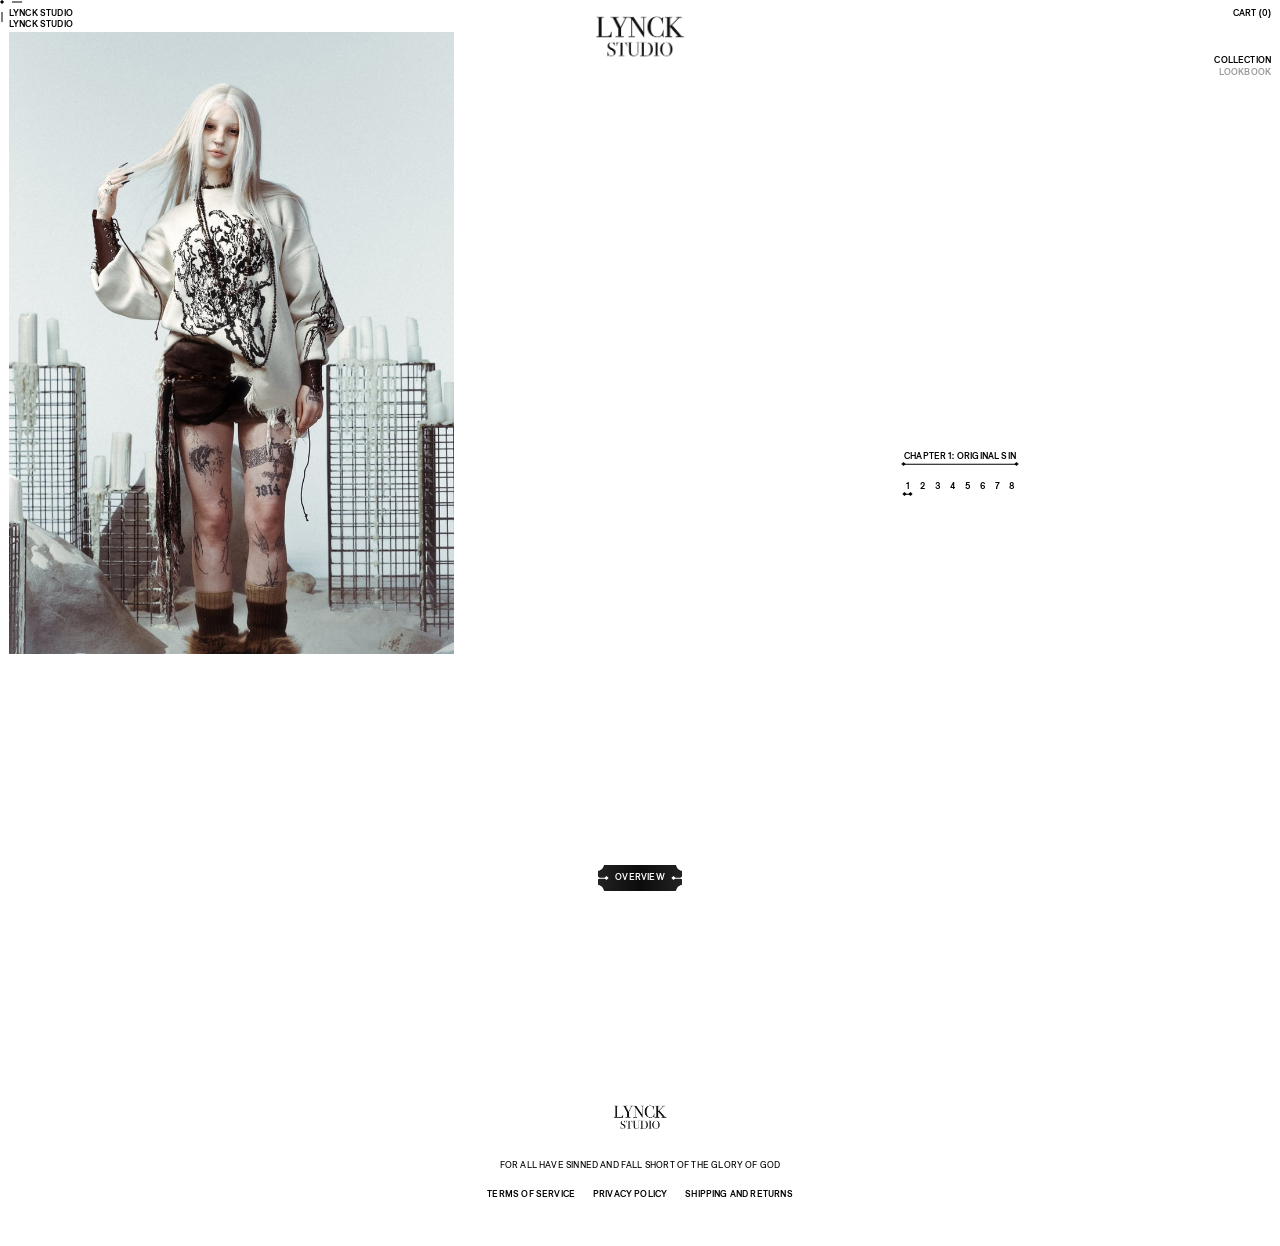
==== commit 6e599e36: "Rebrand logo to Lynck Studio" ====
--- a/lookbook/index.html
+++ b/lookbook/index.html
@@ -1,8 +1,8 @@
 <!DOCTYPE html>
-<html><head><meta charset="utf-8">
+<html><head><script>(function(){var p=window.location.pathname.split("/").filter(Boolean);var roots={home:1,white:1,"coming-soon":1,lookbook:1,product:1,products:1,"privacy-policy":1,"shipping-and-returns":1,"terms-of-service":1,checkout:1};var b=p.length&&!roots[p[0]]?"/"+p[0]+"/":"/";window.__ORIGINALSIN_BASE__=b;document.write('<base href="'+b+'">');})();</script><meta charset="utf-8">
 <meta name="viewport" content="width=device-width, initial-scale=1">
-<title>Original Sin - Lookbook</title>
-<style>*,:after,:before{border:0 solid;box-sizing:border-box}html{line-height:1.5;-webkit-text-size-adjust:100%;font-family:ui-sans-serif,system-ui,-apple-system,BlinkMacSystemFont,Segoe UI,Roboto,Helvetica Neue,Arial,Noto Sans,sans-serif,Apple Color Emoji,Segoe UI Emoji,Segoe UI Symbol,Noto Color Emoji;font-feature-settings:normal;font-variation-settings:normal;-moz-tab-size:4;-o-tab-size:4;tab-size:4}body{line-height:inherit;margin:0}hr{border-top-width:1px;color:inherit;height:0}abbr:where([title]){-webkit-text-decoration:underline dotted;text-decoration:underline dotted}h1,h2,h3,h4,h5,h6{font-size:inherit;font-weight:inherit}a{color:inherit;text-decoration:inherit}b,strong{font-weight:inherit}code,kbd,pre,samp{font-family:ui-monospace,SFMono-Regular,Menlo,Monaco,Consolas,Liberation Mono,Courier New,monospace;font-size:1em}small{font-size:80%}sub,sup{font-size:75%;line-height:0;position:relative;vertical-align:baseline}sub{bottom:-.25em}sup{top:-.5em}table{border-collapse:collapse;border-color:inherit;text-indent:0}button,input,optgroup,select,textarea{color:inherit;font-family:inherit;font-size:100%;font-weight:inherit;line-height:inherit;margin:0;padding:0}button,select{text-transform:none}[type=button],[type=reset],[type=submit],button{-webkit-appearance:button;background-color:transparent;background-image:none}:-moz-focusring{outline:auto}:-moz-ui-invalid{box-shadow:none}progress{vertical-align:baseline}::-webkit-inner-spin-button,::-webkit-outer-spin-button{height:auto}[type=search]{-webkit-appearance:textfield;outline-offset:-2px}::-webkit-search-decoration{-webkit-appearance:none}::-webkit-file-upload-button{-webkit-appearance:button;font:inherit}summary{display:list-item}blockquote,dd,dl,figure,h1,h2,h3,h4,h5,h6,hr,p,pre{margin:0}fieldset{margin:0}fieldset,legend{padding:0}menu,ol,ul{list-style:none;margin:0;padding:0}textarea{resize:vertical}input::-moz-placeholder,textarea::-moz-placeholder{color:#9ca3af;opacity:1}input::placeholder,textarea::placeholder{color:#9ca3af;opacity:1}[role=button],button{cursor:pointer}:disabled{cursor:default}audio,canvas,embed,iframe,img,object,picture,svg,video{display:block;vertical-align:middle}img,video{height:auto;max-width:100%}picture{display:contents}[hidden]{display:none}input:-webkit-autofill,input:-webkit-autofill:active,input:-webkit-autofill:focus,input:-webkit-autofill:hover{-webkit-background-clip:text;-webkit-text-fill-color:#fff;box-shadow:inset 0 0 20px 20px #23232329;-webkit-transition:background-color 5000s ease-in-out 0s;transition:background-color 5000s ease-in-out 0s}@font-face{font-display:swap;font-family:Allianz;font-style:normal;font-weight:400;src:url("/static/fonts/allianz-regular.woff2") format("woff2")}@font-face{font-display:swap;font-family:Allianz;font-style:normal;font-weight:600;src:url("/static/fonts/allianz-medium.woff2") format("woff2")}.extra-split-line,.split-line{overflow:hidden}.extra-split-word{overflow:hidden;vertical-align:bottom}.--char,.--line,.--word{display:inline-block;will-change:transform}.will-animate{opacity:0}.page-enter-active,.page-leave-active{transition:opacity .5s cubic-bezier(.39,.575,.565,1)}.page-enter-from,.page-leave-to{opacity:0}.fade-enter-active,.fade-leave-active{transition:opacity .2s cubic-bezier(.39,.575,.565,1)}.fade-enter-active.instant,.fade-leave-active.instant{transition-duration:0s}.fade-enter-from,.fade-leave-to{opacity:0}.reveal-y-enter-active{transition:opacity .6s cubic-bezier(.39,.575,.565,1),transform 1.2s cubic-bezier(.19,1,.22,1)}.reveal-y-leave-active{transition:opacity .4s cubic-bezier(.39,.575,.565,1),transform 1.2s cubic-bezier(.19,1,.22,1)}.reveal-y-enter-from{opacity:0;transform:translate3d(0,100%,0)}.reveal-y-leave-to{opacity:0;transform:translate3d(0,-100%,0)}@keyframes rotate-svg{0%{transform:translate3d(-50%,-50%,0) rotate(0)}to{transform:translate3d(-50%,-50%,0) rotate(1turn)}}.link-active{display:inline-block;overflow:hidden;position:relative;text-decoration:none}.link-active:after{background-color:currentColor;bottom:0;content:"";height:1px;left:0;position:absolute;transform:scaleX(0);transform-origin:0 50%;transition:transform .6s cubic-bezier(.85,0,.15,1);width:100%;will-change:transform}.link-active.active:after{transform:scaleX(1);transform-origin:0 50%}.link-active-full{display:inline-block;overflow:hidden;position:relative;text-decoration:none}.link-active-full:after,.link-active-full:before{background-color:currentColor;bottom:0;content:"";height:1px;left:0;position:absolute;transition:.6s cubic-bezier(.16,1,.3,1);width:100%}.link-active-full:before{transform:scaleX(1);transform-origin:100% 50%;transition-delay:.15s;will-change:transform}.link-active-full:after{transform:scaleX(0);transform-origin:0 50%;will-change:transform}.link-active-full-dk-only{display:inline-block;overflow:hidden;position:relative;text-decoration:none}.link-active-full-dk-only:after,.link-active-full-dk-only:before{background-color:currentColor;bottom:0;content:"";height:1px;left:0;position:absolute;transition:.6s cubic-bezier(.16,1,.3,1);width:100%}.link-active-full-dk-only:before{transform:scaleX(1);transform-origin:100% 50%;transition-delay:.15s;will-change:transform}.link-active-full-dk-only:after{transform:scaleX(0);transform-origin:0 50%;will-change:transform}.link-active-full-dk-only:after,.link-active-full-dk-only:before{display:none}.link-active-full-small{display:inline-block;overflow:hidden;position:relative;text-decoration:none}.link-active-full-small:after,.link-active-full-small:before{background-color:currentColor;bottom:0;content:"";height:1px;left:0;position:absolute;transition:.6s cubic-bezier(.16,1,.3,1);width:100%}.link-active-full-small:before{transform:scaleX(1);transform-origin:100% 50%;transition-delay:.15s;will-change:transform}.link-active-full-small:after{transform:scaleX(0);transform-origin:0 50%;will-change:transform}.field{position:relative;transition:opacity .2s cubic-bezier(.39,.575,.565,1)}.field:before{background:currentColor;content:"";height:1px;left:0;position:absolute;top:100%;width:100%}.field input{-webkit-appearance:none;-moz-appearance:none;appearance:none;background:none;height:3.5rem;outline:1px solid hsla(0,0%,100%,0);position:relative;transition:outline .2s cubic-bezier(.39,.575,.565,1);width:100%}.field input::-moz-placeholder{opacity:.5}.field input::placeholder{opacity:.5}.field input:has(+.inline-submit){padding-right:2rem}.field input:valid+.inline-submit{opacity:1}.field .inline-submit{-webkit-appearance:none;-moz-appearance:none;appearance:none;background:transparent;height:100%;opacity:.5;position:absolute;right:0;text-align:right;top:0;transition:opacity .2s cubic-bezier(.39,.575,.565,1);vertical-align:baseline;width:2rem}.field .field-message{display:grid;left:0;overflow:hidden;position:absolute;top:calc(100% + 1rem);width:100%}.field .field-message>*{grid-area:1/1}.field .field-message.error{color:red}.field .field-message.success{color:green}.field:has(input:disabled){opacity:.5;pointer-events:none}.text-body{font-weight:400}.text-body,.text-main{font-size:1rem;letter-spacing:.02rem;line-height:1.3}.text-main{font-weight:600;text-transform:uppercase}:root{--vh:1vh;--vh:calc(var(--vh, 1vh)*1);--svh:1svh;--svh:calc(var(--svh, 1svh)*1);--dvh:1dvh;--dvh:calc(var(--dvh, 1dvh)*1);--lvh:1lvh;--lvh:calc(var(--lvh, 1lvh)*1);font-size:2.564vw}body{background:#fff;font-family:Allianz,sans-serif;font-size:1.6rem;overscroll-behavior:none;-webkit-font-smoothing:antialiased;-moz-osx-font-smoothing:grayscale;-webkit-tap-highlight-color:rgba(0,0,0,0)}body,button{font-size:1rem;font-weight:600;letter-spacing:.02rem;line-height:1.3;text-transform:uppercase}#app{position:relative;z-index:2}::selection{background-color:#900;color:#fff}::-moz-selection{background-color:#900;color:#fff}::-o-selection{background-color:#900;color:#fff}::-ms-selection{background-color:#900;color:#fff}::-webkit-selection{background-color:#900;color:#fff}.noselect{pointer-events:none!important;user-select:none!important;-webkit-user-select:none!important;-moz-user-select:none!important;-ms-user-select:none!important}@media (min-width:768px){:root{font-size:10px}}@media (min-width:1024px){.will-animate-dk{opacity:0}.link-active-full-dk-only:after,.link-active-full-dk-only:before,.link-active-full:after,.link-active-full:before{bottom:10%;height:2.5px}.link-active-full-dk-only:after,.link-active-full-dk-only:before{display:block}.link-active-full-small:after,.link-active-full-small:before{bottom:1px;height:1px}:root{font-size:min(.694vw,13.3333333333px)}}@media (hover:hover) and (pointer:fine){.link-active:hover:after{transform:scaleX(1);transform-origin:0 50%}.link-active:not(:hover):after{transform-origin:100% 50%}.link-active-full:hover:before{transform:scaleX(0);transform-origin:100% 50%;transition-delay:0s}.link-active-full:hover:after{transform:scaleX(1);transform-origin:0 50%;transition-delay:.15s}.link-active-full-dk-only:hover:before{transform:scaleX(0);transform-origin:100% 50%;transition-delay:0s}.link-active-full-dk-only:hover:after{transform:scaleX(1);transform-origin:0 50%;transition-delay:.15s}.link-active-full-small:hover:before{transform:scaleX(0);transform-origin:100% 50%;transition-delay:0s}.link-active-full-small:hover:after{transform:scaleX(1);transform-origin:0 50%;transition-delay:.15s}}</style>
+<title>Lynck Studio - Lookbook</title>
+<style>*,:after,:before{border:0 solid;box-sizing:border-box}html{line-height:1.5;-webkit-text-size-adjust:100%;font-family:ui-sans-serif,system-ui,-apple-system,BlinkMacSystemFont,Segoe UI,Roboto,Helvetica Neue,Arial,Noto Sans,sans-serif,Apple Color Emoji,Segoe UI Emoji,Segoe UI Symbol,Noto Color Emoji;font-feature-settings:normal;font-variation-settings:normal;-moz-tab-size:4;-o-tab-size:4;tab-size:4}body{line-height:inherit;margin:0}hr{border-top-width:1px;color:inherit;height:0}abbr:where([title]){-webkit-text-decoration:underline dotted;text-decoration:underline dotted}h1,h2,h3,h4,h5,h6{font-size:inherit;font-weight:inherit}a{color:inherit;text-decoration:inherit}b,strong{font-weight:inherit}code,kbd,pre,samp{font-family:ui-monospace,SFMono-Regular,Menlo,Monaco,Consolas,Liberation Mono,Courier New,monospace;font-size:1em}small{font-size:80%}sub,sup{font-size:75%;line-height:0;position:relative;vertical-align:baseline}sub{bottom:-.25em}sup{top:-.5em}table{border-collapse:collapse;border-color:inherit;text-indent:0}button,input,optgroup,select,textarea{color:inherit;font-family:inherit;font-size:100%;font-weight:inherit;line-height:inherit;margin:0;padding:0}button,select{text-transform:none}[type=button],[type=reset],[type=submit],button{-webkit-appearance:button;background-color:transparent;background-image:none}:-moz-focusring{outline:auto}:-moz-ui-invalid{box-shadow:none}progress{vertical-align:baseline}::-webkit-inner-spin-button,::-webkit-outer-spin-button{height:auto}[type=search]{-webkit-appearance:textfield;outline-offset:-2px}::-webkit-search-decoration{-webkit-appearance:none}::-webkit-file-upload-button{-webkit-appearance:button;font:inherit}summary{display:list-item}blockquote,dd,dl,figure,h1,h2,h3,h4,h5,h6,hr,p,pre{margin:0}fieldset{margin:0}fieldset,legend{padding:0}menu,ol,ul{list-style:none;margin:0;padding:0}textarea{resize:vertical}input::-moz-placeholder,textarea::-moz-placeholder{color:#9ca3af;opacity:1}input::placeholder,textarea::placeholder{color:#9ca3af;opacity:1}[role=button],button{cursor:pointer}:disabled{cursor:default}audio,canvas,embed,iframe,img,object,picture,svg,video{display:block;vertical-align:middle}img,video{height:auto;max-width:100%}picture{display:contents}[hidden]{display:none}input:-webkit-autofill,input:-webkit-autofill:active,input:-webkit-autofill:focus,input:-webkit-autofill:hover{-webkit-background-clip:text;-webkit-text-fill-color:#fff;box-shadow:inset 0 0 20px 20px #23232329;-webkit-transition:background-color 5000s ease-in-out 0s;transition:background-color 5000s ease-in-out 0s}@font-face{font-display:swap;font-family:Allianz;font-style:normal;font-weight:400;src:url("static/fonts/allianz-regular.woff2") format("woff2")}@font-face{font-display:swap;font-family:Allianz;font-style:normal;font-weight:600;src:url("static/fonts/allianz-medium.woff2") format("woff2")}.extra-split-line,.split-line{overflow:hidden}.extra-split-word{overflow:hidden;vertical-align:bottom}.--char,.--line,.--word{display:inline-block;will-change:transform}.will-animate{opacity:0}.page-enter-active,.page-leave-active{transition:opacity .5s cubic-bezier(.39,.575,.565,1)}.page-enter-from,.page-leave-to{opacity:0}.fade-enter-active,.fade-leave-active{transition:opacity .2s cubic-bezier(.39,.575,.565,1)}.fade-enter-active.instant,.fade-leave-active.instant{transition-duration:0s}.fade-enter-from,.fade-leave-to{opacity:0}.reveal-y-enter-active{transition:opacity .6s cubic-bezier(.39,.575,.565,1),transform 1.2s cubic-bezier(.19,1,.22,1)}.reveal-y-leave-active{transition:opacity .4s cubic-bezier(.39,.575,.565,1),transform 1.2s cubic-bezier(.19,1,.22,1)}.reveal-y-enter-from{opacity:0;transform:translate3d(0,100%,0)}.reveal-y-leave-to{opacity:0;transform:translate3d(0,-100%,0)}@keyframes rotate-svg{0%{transform:translate3d(-50%,-50%,0) rotate(0)}to{transform:translate3d(-50%,-50%,0) rotate(1turn)}}.link-active{display:inline-block;overflow:hidden;position:relative;text-decoration:none}.link-active:after{background-color:currentColor;bottom:0;content:"";height:1px;left:0;position:absolute;transform:scaleX(0);transform-origin:0 50%;transition:transform .6s cubic-bezier(.85,0,.15,1);width:100%;will-change:transform}.link-active.active:after{transform:scaleX(1);transform-origin:0 50%}.link-active-full{display:inline-block;overflow:hidden;position:relative;text-decoration:none}.link-active-full:after,.link-active-full:before{background-color:currentColor;bottom:0;content:"";height:1px;left:0;position:absolute;transition:.6s cubic-bezier(.16,1,.3,1);width:100%}.link-active-full:before{transform:scaleX(1);transform-origin:100% 50%;transition-delay:.15s;will-change:transform}.link-active-full:after{transform:scaleX(0);transform-origin:0 50%;will-change:transform}.link-active-full-dk-only{display:inline-block;overflow:hidden;position:relative;text-decoration:none}.link-active-full-dk-only:after,.link-active-full-dk-only:before{background-color:currentColor;bottom:0;content:"";height:1px;left:0;position:absolute;transition:.6s cubic-bezier(.16,1,.3,1);width:100%}.link-active-full-dk-only:before{transform:scaleX(1);transform-origin:100% 50%;transition-delay:.15s;will-change:transform}.link-active-full-dk-only:after{transform:scaleX(0);transform-origin:0 50%;will-change:transform}.link-active-full-dk-only:after,.link-active-full-dk-only:before{display:none}.link-active-full-small{display:inline-block;overflow:hidden;position:relative;text-decoration:none}.link-active-full-small:after,.link-active-full-small:before{background-color:currentColor;bottom:0;content:"";height:1px;left:0;position:absolute;transition:.6s cubic-bezier(.16,1,.3,1);width:100%}.link-active-full-small:before{transform:scaleX(1);transform-origin:100% 50%;transition-delay:.15s;will-change:transform}.link-active-full-small:after{transform:scaleX(0);transform-origin:0 50%;will-change:transform}.field{position:relative;transition:opacity .2s cubic-bezier(.39,.575,.565,1)}.field:before{background:currentColor;content:"";height:1px;left:0;position:absolute;top:100%;width:100%}.field input{-webkit-appearance:none;-moz-appearance:none;appearance:none;background:none;height:3.5rem;outline:1px solid hsla(0,0%,100%,0);position:relative;transition:outline .2s cubic-bezier(.39,.575,.565,1);width:100%}.field input::-moz-placeholder{opacity:.5}.field input::placeholder{opacity:.5}.field input:has(+.inline-submit){padding-right:2rem}.field input:valid+.inline-submit{opacity:1}.field .inline-submit{-webkit-appearance:none;-moz-appearance:none;appearance:none;background:transparent;height:100%;opacity:.5;position:absolute;right:0;text-align:right;top:0;transition:opacity .2s cubic-bezier(.39,.575,.565,1);vertical-align:baseline;width:2rem}.field .field-message{display:grid;left:0;overflow:hidden;position:absolute;top:calc(100% + 1rem);width:100%}.field .field-message>*{grid-area:1/1}.field .field-message.error{color:red}.field .field-message.success{color:green}.field:has(input:disabled){opacity:.5;pointer-events:none}.text-body{font-weight:400}.text-body,.text-main{font-size:1rem;letter-spacing:.02rem;line-height:1.3}.text-main{font-weight:600;text-transform:uppercase}:root{--vh:1vh;--vh:calc(var(--vh, 1vh)*1);--svh:1svh;--svh:calc(var(--svh, 1svh)*1);--dvh:1dvh;--dvh:calc(var(--dvh, 1dvh)*1);--lvh:1lvh;--lvh:calc(var(--lvh, 1lvh)*1);font-size:2.564vw}body{background:#fff;font-family:Allianz,sans-serif;font-size:1.6rem;overscroll-behavior:none;-webkit-font-smoothing:antialiased;-moz-osx-font-smoothing:grayscale;-webkit-tap-highlight-color:rgba(0,0,0,0)}body,button{font-size:1rem;font-weight:600;letter-spacing:.02rem;line-height:1.3;text-transform:uppercase}#app{position:relative;z-index:2}::selection{background-color:#900;color:#fff}::-moz-selection{background-color:#900;color:#fff}::-o-selection{background-color:#900;color:#fff}::-ms-selection{background-color:#900;color:#fff}::-webkit-selection{background-color:#900;color:#fff}.noselect{pointer-events:none!important;user-select:none!important;-webkit-user-select:none!important;-moz-user-select:none!important;-ms-user-select:none!important}@media (min-width:768px){:root{font-size:10px}}@media (min-width:1024px){.will-animate-dk{opacity:0}.link-active-full-dk-only:after,.link-active-full-dk-only:before,.link-active-full:after,.link-active-full:before{bottom:10%;height:2.5px}.link-active-full-dk-only:after,.link-active-full-dk-only:before{display:block}.link-active-full-small:after,.link-active-full-small:before{bottom:1px;height:1px}:root{font-size:min(.694vw,13.3333333333px)}}@media (hover:hover) and (pointer:fine){.link-active:hover:after{transform:scaleX(1);transform-origin:0 50%}.link-active:not(:hover):after{transform-origin:100% 50%}.link-active-full:hover:before{transform:scaleX(0);transform-origin:100% 50%;transition-delay:0s}.link-active-full:hover:after{transform:scaleX(1);transform-origin:0 50%;transition-delay:.15s}.link-active-full-dk-only:hover:before{transform:scaleX(0);transform-origin:100% 50%;transition-delay:0s}.link-active-full-dk-only:hover:after{transform:scaleX(1);transform-origin:0 50%;transition-delay:.15s}.link-active-full-small:hover:before{transform:scaleX(0);transform-origin:100% 50%;transition-delay:0s}.link-active-full-small:hover:after{transform:scaleX(1);transform-origin:0 50%;transition-delay:.15s}}</style>
 <style>.app-transition__wrapper[data-v-43f1af04]{background-color:#900;color:#000;left:0;opacity:0;pointer-events:none;position:fixed;top:0;z-index:5}.app-transition__wrapper[data-v-43f1af04],.app-transition__wrapper .logo-wrapper[data-v-43f1af04]{align-items:center;display:flex;height:100%;justify-content:center;width:100%}.app-transition__wrapper .logo-wrapper[data-v-43f1af04] svg{height:80%;width:80%}.noselect[data-v-43f1af04]{pointer-events:none;user-select:none;-webkit-user-select:none;-moz-user-select:none;-ms-user-select:none}[data-v-43f1af04]::-moz-selection{background:#900;color:#fff}[data-v-43f1af04]::selection{background:#900;color:#fff}@media (hover:hover) and (pointer:fine){#app[data-v-43f1af04]{cursor:none}#app.active[data-v-43f1af04],#app.cursor-hold[data-v-43f1af04]{cursor:pointer}}</style>
 <style>main[data-v-4092d464]{background-color:#fff;position:relative;z-index:1}</style>
 <style>.site-header[data-v-de3bea18]{display:flex;justify-content:space-between;left:0;padding:1rem;pointer-events:none;position:fixed;top:0;width:100%;z-index:15}.header-logo-container[data-v-de3bea18]{transition-delay:.4s}.header-logo-container.hidden[data-v-de3bea18]{opacity:0;pointer-events:none}.logo[data-v-de3bea18]{height:8rem;left:50%;-o-object-fit:contain;object-fit:contain;position:absolute;top:1rem;transition:transform .6s cubic-bezier(.19,1,.22,1);width:auto}.is-lookbook .logo[data-v-de3bea18],.logo[data-v-de3bea18]{transform:translate(-50%)}.header-container[data-v-de3bea18]{display:flex;flex-direction:column}.header-container[data-v-de3bea18]>*{pointer-events:all}.right[data-v-de3bea18]{text-align:right}.right[data-v-de3bea18]>*{pointer-events:all}.links-container[data-v-de3bea18]{display:flex;flex-direction:column}.links-container .router-link-active[data-v-de3bea18]{opacity:.4;transition:opacity .2s cubic-bezier(.39,.575,.565,1)}.header-cart[data-v-de3bea18]{margin-bottom:2rem;margin-right:-2rem;margin-top:-2rem;padding:2rem;text-align:right}.header-cart[data-v-de3bea18]>*,a[data-v-de3bea18]{pointer-events:all}.header__mobile[data-v-de3bea18]{margin-left:-2rem;margin-top:-2rem;padding:2rem}@media (min-width:1024px){.site-header.blend[data-v-de3bea18]{color:#fff;mix-blend-mode:difference}.site-header.blend .logo[data-v-de3bea18]{filter:invert(1)}.header__mobile[data-v-de3bea18]{display:none}}@media (min-width:1024px) and (hover:hover) and (pointer:fine){.site-header.blend .header-cart[data-v-de3bea18]:hover,.site-header.blend a[data-v-de3bea18]:hover{color:#ffffff80}}@media (max-width:1023px){.site-header[data-v-de3bea18]{margin-top:1rem;padding:0 1rem}.logo[data-v-de3bea18]{height:auto;top:0;width:19.2rem}.is-lookbook .logo[data-v-de3bea18]{transform:translateY(-1.5rem) translate(-50%) scale(.5)}.header__desktop[data-v-de3bea18]{display:none}}@media (hover:hover) and (pointer:fine){.header-cart[data-v-de3bea18]{transition:color easeOutSine .2s}.header-cart[data-v-de3bea18]:hover{color:#900}a[data-v-de3bea18]{transition:color .2s ease}a[data-v-de3bea18]:hover{color:#900}}</style>
@@ -16,42 +16,42 @@
 <style>.page[data-v-b0fc9e9d]{position:relative;z-index:10}</style>
 <style>.lookbook-wrapper[data-v-37e16277]{display:flex;height:100%;justify-content:center;min-height:100svh;min-height:calc(var(--svh, 1svh)*100);overflow:hidden;position:relative;width:100%}.collection-container[data-v-37e16277]{align-items:center;display:flex;flex:1;flex-direction:column;gap:1rem;justify-content:center;-webkit-user-select:none;-moz-user-select:none;user-select:none}.collection-selection[data-v-37e16277]{display:flex;gap:1rem;z-index:10}.collection-item[data-v-37e16277],.product-item[data-v-37e16277]{align-items:center;display:flex;flex-direction:column;padding:.5rem}.collection-item .squared-line__wrapper[data-v-37e16277],.product-item .squared-line__wrapper[data-v-37e16277]{opacity:0;transition:width .5s cubic-bezier(.165,.84,.44,1),opacity .25s;width:70%}.collection-item.active .squared-line__wrapper[data-v-37e16277],.product-item.active .squared-line__wrapper[data-v-37e16277]{opacity:1;width:100%}.active-collection-products[data-v-37e16277]{display:flex;flex-direction:column}.acp-wrapper[data-v-37e16277]{display:flex;z-index:10}.images-wrapper[data-v-37e16277]{display:flex;flex:1;height:100%;width:100%}.images-parent[data-v-37e16277]{margin:1rem;position:relative;-webkit-user-select:none;-moz-user-select:none;user-select:none;width:auto}.images-container[data-v-37e16277]{display:flex;height:100%;left:0;position:absolute;top:0;visibility:hidden;width:100%}.images-container.active[data-v-37e16277]{visibility:visible}.image-item[data-v-37e16277]{height:100%;left:0;position:absolute;top:0;width:100%;z-index:1}.image-item img[data-v-37e16277]{height:100%;-o-object-fit:cover;object-fit:cover;-webkit-user-select:none;-moz-user-select:none;user-select:none;width:100%}.tilt[data-v-37e16277]{background-color:#900;top:0;right:0;bottom:0;left:0;opacity:0;position:absolute;position:none;touch-action:none;z-index:2}@media (min-width:1024px){.images-parent[data-v-37e16277]{aspect-ratio:501/700;height:70rem;max-height:80vh;max-height:calc(var(--vh, 1vh)*80);width:auto}}@media (max-width:1023px){.lookbook-wrapper[data-v-37e16277]{align-items:center;flex-direction:column;gap:unset;justify-content:flex-start;padding:0}.collection-container[data-v-37e16277]{flex:unset;height:25svh;height:calc(var(--svh, 1svh)*25);padding:0 1rem;width:100%}.images-wrapper[data-v-37e16277]{flex:unset;height:unset}.images-parent[data-v-37e16277]{height:70svh;height:calc(var(--svh, 1svh)*70);margin:unset;position:relative;width:100%}.images-container[data-v-37e16277]{height:73svh;height:calc(var(--svh, 1svh)*73);width:100%}.image-item[data-v-37e16277]{transform:translateY(-3px)}}@media (hover:hover) and (pointer:fine){.collection-item[data-v-37e16277]:hover,.product-item[data-v-37e16277]:hover{cursor:pointer}.collection-item:hover .squared-line__wrapper[data-v-37e16277],.product-item:hover .squared-line__wrapper[data-v-37e16277]{opacity:1;width:100%}}</style>
 <style>.media.video.ar[data-v-1fe05837]{aspect-ratio:var(--cd1ee02a)/var(--v7ad273a2)}.media.video.lazy[data-v-1fe05837] video{opacity:0}.media.video.lazy.loaded[data-v-1fe05837] video{opacity:1}.media picture[data-v-1fe05837]{display:contents}.media[data-v-1fe05837],.media[data-v-1fe05837] img,.media[data-v-1fe05837] video{height:100%;width:100%}.media.cover[data-v-1fe05837] img,.media.cover[data-v-1fe05837] video{-o-object-fit:cover;object-fit:cover}.media.contain[data-v-1fe05837] img,.media.contain[data-v-1fe05837] video{-o-object-fit:contain;object-fit:contain}.media.lazy[data-v-1fe05837] video{opacity:0;transition:opacity .15s linear}.media.lazy.loaded[data-v-1fe05837] video{opacity:1}</style>
-<link rel="stylesheet" href="/_nuxt/entry.BGaX4P_h.css" crossorigin>
-<link rel="stylesheet" href="/_nuxt/Button.BgDMlEwh.css" crossorigin>
-<link rel="stylesheet" href="/_nuxt/Media.BQhAc_p6.css" crossorigin>
-<link rel="modulepreload" as="script" crossorigin href="/_nuxt/CCXT-GXq.js">
-<link rel="modulepreload" as="script" crossorigin href="/_nuxt/D13D_euL.js">
-<link rel="modulepreload" as="script" crossorigin href="/_nuxt/CMewICUL.js">
-<link rel="modulepreload" as="script" crossorigin href="/_nuxt/DM6iBSi9.js">
-<link rel="modulepreload" as="script" crossorigin href="/_nuxt/CKnmF6yR.js">
-<link rel="modulepreload" as="script" crossorigin href="/_nuxt/BFOjpXBy.js">
-<link rel="modulepreload" as="script" crossorigin href="/_nuxt/D-UtWuVL.js">
-<link rel="modulepreload" as="script" crossorigin href="/_nuxt/EEUyll1y.js">
-<link rel="modulepreload" as="script" crossorigin href="/_nuxt/DmBYk3UX.js">
-<link rel="modulepreload" as="script" crossorigin href="/_nuxt/oet0pRz3.js">
-<link rel="modulepreload" as="script" crossorigin href="/_nuxt/COwUi6qa.js">
-<link rel="modulepreload" as="script" crossorigin href="/_nuxt/C3MB0O9f.js">
-<link rel="modulepreload" as="script" crossorigin href="/_nuxt/CVcCgixj.js">
-<link rel="modulepreload" as="script" crossorigin href="/_nuxt/UeXxf9sz.js">
-<link rel="modulepreload" as="script" crossorigin href="/_nuxt/DZYBT4IP.js">
-<link rel="modulepreload" as="script" crossorigin href="/_nuxt/CeNRko3r.js">
-<link rel="modulepreload" as="script" crossorigin href="/_nuxt/CylmcY_a.js">
-<link rel="modulepreload" as="script" crossorigin href="/_nuxt/C0ZBnQQE.js">
-<link rel="modulepreload" as="script" crossorigin href="/_nuxt/BD24wbr0.js">
-<link rel="modulepreload" as="script" crossorigin href="/_nuxt/CGt6lxgT.js">
-<link rel="modulepreload" as="script" crossorigin href="/_nuxt/Dcu2akvg.js">
-<link rel="modulepreload" as="script" crossorigin href="/_nuxt/COm1uFm8.js">
-<link rel="modulepreload" as="script" crossorigin href="/_nuxt/DipsRtvw.js">
-<link rel="preload" as="fetch" fetchpriority="low" crossorigin="anonymous" href="/_nuxt/builds/meta/a312a6db-f656-4a3e-8211-7cfd911f0141.json">
-<link rel="icon" type="image/png" href="/static/favicon-96x96.png" sizes="96x96">
-<link rel="icon" type="image/svg+xml" href="/static/favicon.svg">
-<link rel="shortcut icon" href="/static/favicon.ico">
-<link rel="apple-touch-icon" sizes="180x180" href="/static/apple-touch-icon.png">
-<link rel="manifest" href="/static/site.webmanifest">
-<meta property="og:title" content="Original Sin">
+<link rel="stylesheet" href="_nuxt/entry.BGaX4P_h.css" crossorigin>
+<link rel="stylesheet" href="_nuxt/Button.BgDMlEwh.css" crossorigin>
+<link rel="stylesheet" href="_nuxt/Media.BQhAc_p6.css" crossorigin>
+<link rel="modulepreload" as="script" crossorigin href="_nuxt/CCXT-GXq.js">
+<link rel="modulepreload" as="script" crossorigin href="_nuxt/D13D_euL.js">
+<link rel="modulepreload" as="script" crossorigin href="_nuxt/CMewICUL.js">
+<link rel="modulepreload" as="script" crossorigin href="_nuxt/DM6iBSi9.js">
+<link rel="modulepreload" as="script" crossorigin href="_nuxt/CKnmF6yR.js">
+<link rel="modulepreload" as="script" crossorigin href="_nuxt/BFOjpXBy.js">
+<link rel="modulepreload" as="script" crossorigin href="_nuxt/D-UtWuVL.js">
+<link rel="modulepreload" as="script" crossorigin href="_nuxt/EEUyll1y.js">
+<link rel="modulepreload" as="script" crossorigin href="_nuxt/DmBYk3UX.js">
+<link rel="modulepreload" as="script" crossorigin href="_nuxt/oet0pRz3.js">
+<link rel="modulepreload" as="script" crossorigin href="_nuxt/COwUi6qa.js">
+<link rel="modulepreload" as="script" crossorigin href="_nuxt/C3MB0O9f.js">
+<link rel="modulepreload" as="script" crossorigin href="_nuxt/CVcCgixj.js">
+<link rel="modulepreload" as="script" crossorigin href="_nuxt/UeXxf9sz.js">
+<link rel="modulepreload" as="script" crossorigin href="_nuxt/DZYBT4IP.js">
+<link rel="modulepreload" as="script" crossorigin href="_nuxt/CeNRko3r.js">
+<link rel="modulepreload" as="script" crossorigin href="_nuxt/CylmcY_a.js">
+<link rel="modulepreload" as="script" crossorigin href="_nuxt/C0ZBnQQE.js">
+<link rel="modulepreload" as="script" crossorigin href="_nuxt/BD24wbr0.js">
+<link rel="modulepreload" as="script" crossorigin href="_nuxt/CGt6lxgT.js">
+<link rel="modulepreload" as="script" crossorigin href="_nuxt/Dcu2akvg.js">
+<link rel="modulepreload" as="script" crossorigin href="_nuxt/COm1uFm8.js">
+<link rel="modulepreload" as="script" crossorigin href="_nuxt/DipsRtvw.js">
+<link rel="preload" as="fetch" fetchpriority="low" crossorigin="anonymous" href="_nuxt/builds/meta/a312a6db-f656-4a3e-8211-7cfd911f0141.json">
+<link rel="icon" type="image/png" href="static/favicon-96x96.png" sizes="96x96">
+<link rel="icon" type="image/svg+xml" href="static/favicon.svg">
+<link rel="shortcut icon" href="static/favicon.ico">
+<link rel="apple-touch-icon" sizes="180x180" href="static/apple-touch-icon.png">
+<link rel="manifest" href="static/site.webmanifest">
+<meta property="og:title" content="Lynck Studio">
 <meta name="description" content="For all have sinned and fall short of the glory of God">
 <meta property="og:description" content="For all have sinned and fall short of the glory of God">
 <meta property="og:image" content="/__mirror_assets/cdn.shopify.com/a2e69edc3855e47f-tree-of-death-carousel.jpg">
 <meta name="twitter:card" content="summary_large_image">
-<script src="/__local/shopify-stub.js"></script><script type="module" src="/_nuxt/CCXT-GXq.js" crossorigin></script></head><body><div id="__nuxt"><!--[--><div id="app" class="" data-v-43f1af04><div class="layout__wrapper" data-v-4092d464><main data-v-4092d464><div class="site-header" data-v-4092d464 data-v-de3bea18><div class="header-container" data-v-de3bea18><div class="header__desktop" data-v-de3bea18><a href="/" class="" data-v-de3bea18><!--[-->Original Sin<!--]--></a><p data-v-de3bea18>Chapter 1: Original Sin</p></div><div class="header__mobile" data-v-de3bea18><button data-v-de3bea18>Menu</button></div></div><div class="header-logo-container is-lookbook" data-v-de3bea18><a href="/" class="" data-v-de3bea18><!--[--><svg xmlns="http://www.w3.org/2000/svg" fill="none" viewbox="0 0 258 81" class="logo" data-v-de3bea18><path fill="url(#a)" d="M20.431.5C9.497.5.632 9.003.63 19.491c0 2.623.555 5.121 1.557 7.393C5.195 33.7 12.231 38.483 20.431 38.483c10.935 0 19.798-8.501 19.803-18.992C40.229 9.003 31.366.5 20.43.5Zm0 37.014c-7.06 0-12.8-8.035-12.942-18.023.142-9.989 5.883-18.023 12.942-18.023s12.8 8.036 12.942 18.023c-.142 9.99-5.882 18.023-12.942 18.023"></path><path fill="url(#b)" d="M84.681 37.487a9 9 0 0 1-.932-.047 9.07 9.07 0 0 1-5.626-2.73l-.083-.088q-1.744-1.904-4.614-6.414l-.001-.003a125 125 0 0 1-.719-1.141 22 22 0 0 0-.556-.855c-5.723-8.115-13.263-8.636-13.263-8.636v-.355h6.328c4.59 0 8.389-3.755 8.375-8.345a8.3 8.3 0 0 0-2.437-5.859A8.3 8.3 0 0 0 65.271.578H38.55v.978h1.419a4.536 4.536 0 0 1 4.536 4.536v3.456h.005l-.005 23.338a4.536 4.536 0 0 1-4.536 4.537H38.55v.979h18.54v-.964h-1.42a4.536 4.536 0 0 1-4.536-4.537V17.523c1.618-.054 6.756.025 9.775 2.973 2.369 2.315 4.725 7.584 6.413 10.245q.304.452.634.915c1.412 1.98 3.229 3.344 5 4.442a15.7 15.7 0 0 0 2.756 1.339q.75.273 1.5.451.831.195 1.799.324c.971.128 1.95.188 2.93.188h3.652v-.916h-.911zM51.134 16.425V8.572a7.02 7.02 0 0 1 7.33-7.015h.623c4.102 0 7.496 3.356 7.484 7.457a7.4 7.4 0 0 1-2.178 5.234 7.4 7.4 0 0 1-5.256 2.177z"></path><path fill="url(#c)" d="M84.233 30.983a4.294 4.294 0 1 0 0-8.588 4.294 4.294 0 0 0 0 8.588"></path><path fill="url(#d)" d="M185.32 1.561h.848v-.99h-12.361v.99h1.086a4.523 4.523 0 0 1 4.523 4.525l-.01 22.07-18.021-22.548a13.42 13.42 0 0 0-10.476-5.04l-19.937.008v.978h1.419a4.536 4.536 0 0 1 4.536 4.536v26.54c0 2.627-2.115 4.786-4.743 4.792h-.004a4.76 4.76 0 0 1-2.731-.859 4.74 4.74 0 0 1-1.74-2.267l-.547-1.501q.16-.178.316-.36a18 18 0 0 0 1.716-2.379 22 22 0 0 0 1.635-3.314l-.956-.354a23 23 0 0 1-2.053 3.668 19 19 0 0 1-1.125 1.457l-.531-1.457-2.422-6.654c-.912-2.506.379-4.536 2.885-4.536h1.42v-.98h-19.113v.98h2.22c2.506 0 5.277 2.03 6.188 4.536l2.421 6.654 1.788 4.91q.062.174.137.34l-.062.028-.24.105a13.3 13.3 0 0 1-2.912.858q-1.208.21-2.484.21-4.071 0-7.46-2.115a15.5 15.5 0 0 1-2.58-2.022q-2.141-2.074-3.554-5.02-1.73-3.604-2.002-7.858a21 21 0 0 1-.032-.628l-.019-.979v-.012q0-3.44 1.106-6.424 1.105-2.987 3.106-5.17a13.9 13.9 0 0 1 4.717-3.385q2.719-1.2 5.864-1.2 2.213 0 3.972.534a11.1 11.1 0 0 1 3.318 1.665q1.559 1.134 2.986 2.945 1.422 1.811 2.728 4.336l.821-.266-2.954-10.33h-12.146q-5.706-.001-10.409 2.518-4.704 2.52-7.383 6.917a18.1 18.1 0 0 0-2.597 7.875H91.97a4.536 4.536 0 0 1-4.536-4.537V6.093a4.536 4.536 0 0 1 4.536-4.536h1.42v-.98H75.08v.978h1.418a4.536 4.536 0 0 1 4.536 4.537v7.26a4.536 4.536 0 0 1-4.536 4.536h-1.419v.98h18.329a20.1 20.1 0 0 0 .754 6.405 18.6 18.6 0 0 0 2.225 4.971 17.8 17.8 0 0 0 3.585 4.053q.75.617 1.56 1.142 3.075 1.992 6.999 2.645 1.902.315 4.005.317h.017c1.352 0 2.706-.098 4.018-.297a24 24 0 0 0 2.105-.414 19.2 19.2 0 0 0 3.681-1.281 5.22 5.22 0 0 0 4.102 1.992h12.852l19.897-.004v-.962h-1.043a4.506 4.506 0 0 1-4.505-4.502l-.028-25.28 19.774 24.633c3.108 3.87 7.8 6.12 12.762 6.123v-.995a5.37 5.37 0 0 1-5.371-5.37V6.084a4.523 4.523 0 0 1 4.523-4.523M152.344 32.88c0 2.5-2.046 4.57-4.546 4.55a4.5 4.5 0 0 1-3.153-1.322 4.5 4.5 0 0 1-1.318-3.186V6.071a4.509 4.509 0 1 1 9.017 0v26.808Z"></path><path fill="url(#e)" d="m256.386 22.57-1.869 3.816c-3.306 6.753-10.168 10.862-17.685 10.862a4.51 4.51 0 0 1-3.207-1.329 4.52 4.52 0 0 1-1.328-3.213l-.022-26.601a4.537 4.537 0 0 1 4.537-4.543h1.44V.57h-17.805v.992h.874a4.537 4.537 0 0 1 4.537 4.53l.04 28.251a3.078 3.078 0 0 1-5.951 1.112L208.598 6.012a8.49 8.49 0 0 0-7.92-5.439h-6.243v.99h.414c2.98 0 5.643 1.86 6.665 4.659l.719 1.913a27 27 0 0 0-2.463.532l-.049.014a21 21 0 0 0-6.816 3.194q-4.348 3.095-6.447 7.798t-1.428 9.964a20.1 20.1 0 0 0 1.471 5.416 18.6 18.6 0 0 0 2.839 4.649 17.8 17.8 0 0 0 4.069 3.565 17 17 0 0 0 1.693.936c3.268 1.571 7.626 2.084 11.885 1.543l.017-.003a26.3 26.3 0 0 0 5.651-1.355c1.439-.526 2.779-1.178 3.954-1.95a14 14 0 0 0 1.941-1.523l-.854-.913a14 14 0 0 1-2.304 1.686 13.4 13.4 0 0 1-2.78 1.22q-1.17.363-2.438.524-4.336.555-8.202-1.411a15.6 15.6 0 0 1-2.282-1.419q-2.387-1.785-4.162-4.53a20.3 20.3 0 0 1-2.128-4.36 23.5 23.5 0 0 1-1.109-4.778 19.6 19.6 0 0 1-.157-3.009l4.916-2.94.917-.55 7.194-4.301 6.191 16.914c.89 2.075-.637 4.384-2.896 4.384h-1.844v.968l14.165.005 30.98.009 5.617-15.483-.985-.358zm-64.18.097q.026-.273.061-.544s.263-4.131 3.168-7.82l.061-.075a13.9 13.9 0 0 1 4.263-3.584 14.5 14.5 0 0 1 2.958-1.176l1.543 4.219.369 1.007.149.408-12.573 7.567z"></path><path fill="url(#f)" d="M111.021 61.182a18 18 0 0 0-1.789-1.246q-.893-.541-2.358-1.22a71 71 0 0 0-3.576-1.517q-3.087-1.3-4.538-2.018a19 19 0 0 1-2.723-1.64q-2.466-1.841-2.466-4.632c0-1.697.722-3.173 1.987-4.248q1.897-1.612 4.875-1.611c5.601 0 10.14 4.54 10.14 10.14h.98V42.08l-11.481-.024q-3.006 0-5.486 1.273t-3.901 3.495q-1.424 2.22-1.424 4.903 0 1.735.624 3.25.621 1.518 1.924 2.818 1.3 1.3 3.278 2.412 1.03.569 5.824 2.655 3.305 1.408 5.201 2.75 1.897 1.341 2.736 2.844.84 1.504.84 3.373c0 1.407-.362 3.104-1.084 4.197q-1.082 1.639-2.993 2.573-1.91.935-4.374.935c-3.215 0-5.844-1.54-8.318-4.253-1.986-2.18-3.241-5.682-3.747-9.875v-.004l-.974.08 1.011 12.274.623.222q3.306 1.248 5.337 1.733 3.44.786 6.068.785 3.793 0 6.908-1.476t4.876-4.077q1.76-2.6 1.761-5.824 0-4.903-3.766-7.938h.005Z"></path><path fill="url(#g)" d="M168.952 43.046h.848v-.991h-12.368v.991h1.086a4.527 4.527 0 0 1 4.525 4.528l-.009 22.082-18.031-22.559a13.42 13.42 0 0 0-10.48-5.04h-3.075v.992h.006c1.244 0 2.372.508 3.186 1.323a4.5 4.5 0 0 1 1.32 3.188v27.418c0 2.489-2.027 4.55-4.511 4.55v.972h10.491v-.966h-.155a4.51 4.51 0 0 1-4.508-4.502l-.028-25.89 19.784 24.647a16.38 16.38 0 0 0 12.767 6.126v-.994a5.375 5.375 0 0 1-5.374-5.373V47.573c0-2.5 2.027-4.526 4.526-4.526Z"></path><path fill="url(#h)" d="M133.188 60.355v-.983h-1.426a4.56 4.56 0 0 1-4.56-4.558V47.6a4.56 4.56 0 0 1 4.56-4.56h1.426v-.983h-18.402v.983h1.426a4.56 4.56 0 0 1 4.56 4.56v7.214a4.56 4.56 0 0 1-4.56 4.56h-1.426v.983z"></path><path fill="url(#i)" d="M123.987 72.538a4.306 4.306 0 1 0 0-8.611 4.306 4.306 0 0 0 0 8.611"></path><defs><lineargradient id="a" x1=".629" x2="40.234" y1="19.491" y2="19.491" gradientunits="userSpaceOnUse"><stop stop-color="#222"></stop><stop offset=".495" stop-color="#0D0C0C"></stop><stop offset="1" stop-color="#222"></stop></lineargradient><lineargradient id="b" x1="38.551" x2="85.594" y1="19.49" y2="19.49" gradientunits="userSpaceOnUse"><stop stop-color="#222"></stop><stop offset=".495" stop-color="#0D0C0C"></stop><stop offset="1" stop-color="#222"></stop></lineargradient><lineargradient id="c" x1="79.939" x2="88.528" y1="26.689" y2="26.689" gradientunits="userSpaceOnUse"><stop stop-color="#222"></stop><stop offset=".495" stop-color="#0D0C0C"></stop><stop offset="1" stop-color="#222"></stop></lineargradient><lineargradient id="d" x1="75.079" x2="186.168" y1="19.489" y2="19.489" gradientunits="userSpaceOnUse"><stop stop-color="#222"></stop><stop offset=".495" stop-color="#0D0C0C"></stop><stop offset="1" stop-color="#222"></stop></lineargradient><lineargradient id="e" x1="184.867" x2="257.374" y1="23.262" y2="23.262" gradientunits="userSpaceOnUse"><stop stop-color="#222"></stop><stop offset=".495" stop-color="#0D0C0C"></stop><stop offset="1" stop-color="#222"></stop></lineargradient><lineargradient id="f" x1="88.198" x2="114.782" y1="61.277" y2="61.277" gradientunits="userSpaceOnUse"><stop stop-color="#222"></stop><stop offset=".495" stop-color="#0D0C0C"></stop><stop offset="1" stop-color="#222"></stop></lineargradient><lineargradient id="g" x1="131.448" x2="169.8" y1="61.277" y2="61.277" gradientunits="userSpaceOnUse"><stop stop-color="#222"></stop><stop offset=".495" stop-color="#0D0C0C"></stop><stop offset="1" stop-color="#222"></stop></lineargradient><lineargradient id="h" x1="114.786" x2="133.188" y1="51.207" y2="51.207" gradientunits="userSpaceOnUse"><stop stop-color="#222"></stop><stop offset=".495" stop-color="#0D0C0C"></stop><stop offset="1" stop-color="#222"></stop></lineargradient><lineargradient id="i" x1="119.682" x2="128.293" y1="68.233" y2="68.233" gradientunits="userSpaceOnUse"><stop stop-color="#222"></stop><stop offset=".495" stop-color="#0D0C0C"></stop><stop offset="1" stop-color="#222"></stop></lineargradient></defs></svg><!--]--></a></div><div class="header-container right" data-v-de3bea18><!--[--><div class="header-cart" data-v-de3bea18>CART</div><!--]--><div class="links-container header__desktop" data-v-de3bea18><a href="/products/all" class="" data-v-de3bea18><!--[--> COLLECTION<!--]--></a><a aria-current="page" href="/lookbook" class="router-link-active router-link-exact-active" data-v-de3bea18><!--[-->LOOKBOOK<!--]--></a></div></div></div><span data-v-4092d464></span><div class="cursor__container" popover data-v-4092d464 data-v-a0519e9c><div class="transform__wraper" data-v-a0519e9c><div class="cursor__wrapper" data-v-a0519e9c><div class="top v-bar" data-v-a0519e9c></div><div class="bottom v-bar" data-v-a0519e9c></div><div class="left h-bar" data-v-a0519e9c></div><div class="right h-bar" data-v-a0519e9c></div><div class="center" style="" data-v-a0519e9c></div></div><div class="fade label__wrapper" data-v-a0519e9c></div><div class="hold__wrapper" data-v-a0519e9c><div class="inner-circle" data-v-a0519e9c><span data-v-a0519e9c> hold </span><svg xmlns="http://www.w3.org/2000/svg" viewbox="-1.3 -1.3 2.6 2.6" data-v-a0519e9c><path d="M 0 -1 A 1 1 0 0 0 0 1 A 1 1 0 0 0 0 -1" stroke="currentColor" stroke-width="0.15" fill="none" data-v-a0519e9c></path></svg></div></div></div><div class="closed menu__wrapper" data-v-a0519e9c><!----><div class="button__wrapper" data-v-a0519e9c><div class="button home" data-v-a0519e9c><div class="svg-corners inline" data-v-a0519e9c data-v-5a09ac89 style="--v748cb58e:url(#v-0-0-0);" data-v-d1eb6c21><div class="mask" data-v-d1eb6c21><svg xmlns="http://www.w3.org/2000/svg" width="0" height="0" viewbox="0 0 0 0" aria-hidden="true" data-v-d1eb6c21><defs data-v-d1eb6c21><clippath id="v-0-0-0" data-v-d1eb6c21><path d="" data-v-d1eb6c21></path></clippath></defs></svg></div><div class="slot" data-v-d1eb6c21><!--[--><a href="/" class="button has-hover" tabindex="-1" data-v-5a09ac89><span class="decorator" data-v-5a09ac89><span class="squared-line" data-v-5a09ac89 data-v-725cf86a><span class="square" data-v-725cf86a></span><span class="line" data-v-725cf86a></span><span class="square" data-v-725cf86a></span></span></span><span class="text" data-v-5a09ac89><!--[--> Homepage <!--]--></span><span class="decorator" data-v-5a09ac89><span class="squared-line" data-v-5a09ac89 data-v-725cf86a><span class="square" data-v-725cf86a></span><span class="line" data-v-725cf86a></span><span class="square" data-v-725cf86a></span></span></span></a><!--]--></div></div></div></div><div class="button__wrapper" data-v-a0519e9c><div class="collection button" data-v-a0519e9c><div class="svg-corners inline" data-v-a0519e9c data-v-5a09ac89 style="--v748cb58e:url(#v-0-0-1);" data-v-d1eb6c21><div class="mask" data-v-d1eb6c21><svg xmlns="http://www.w3.org/2000/svg" width="0" height="0" viewbox="0 0 0 0" aria-hidden="true" data-v-d1eb6c21><defs data-v-d1eb6c21><clippath id="v-0-0-1" data-v-d1eb6c21><path d="" data-v-d1eb6c21></path></clippath></defs></svg></div><div class="slot" data-v-d1eb6c21><!--[--><a href="/products/all" class="button has-hover" tabindex="-1" data-v-5a09ac89><span class="decorator" data-v-5a09ac89><span class="squared-line" data-v-5a09ac89 data-v-725cf86a><span class="square" data-v-725cf86a></span><span class="line" data-v-725cf86a></span><span class="square" data-v-725cf86a></span></span></span><span class="text" data-v-5a09ac89><!--[--> Collection <!--]--></span><span class="decorator" data-v-5a09ac89><span class="squared-line" data-v-5a09ac89 data-v-725cf86a><span class="square" data-v-725cf86a></span><span class="line" data-v-725cf86a></span><span class="square" data-v-725cf86a></span></span></span></a><!--]--></div></div></div></div><div class="button__wrapper" data-v-a0519e9c><div class="active lookbook button" data-v-a0519e9c><div class="svg-corners inline" data-v-a0519e9c data-v-5a09ac89 style="--v748cb58e:url(#v-0-0-2);" data-v-d1eb6c21><div class="mask" data-v-d1eb6c21><svg xmlns="http://www.w3.org/2000/svg" width="0" height="0" viewbox="0 0 0 0" aria-hidden="true" data-v-d1eb6c21><defs data-v-d1eb6c21><clippath id="v-0-0-2" data-v-d1eb6c21><path d="" data-v-d1eb6c21></path></clippath></defs></svg></div><div class="slot" data-v-d1eb6c21><!--[--><a aria-current="page" href="/lookbook" class="router-link-active router-link-exact-active button has-hover" tabindex="-1" data-v-5a09ac89><span class="decorator" data-v-5a09ac89><span class="squared-line" data-v-5a09ac89 data-v-725cf86a><span class="square" data-v-725cf86a></span><span class="line" data-v-725cf86a></span><span class="square" data-v-725cf86a></span></span></span><span class="text" data-v-5a09ac89><!--[--> Lookbook <!--]--></span><span class="decorator" data-v-5a09ac89><span class="squared-line" data-v-5a09ac89 data-v-725cf86a><span class="square" data-v-725cf86a></span><span class="line" data-v-725cf86a></span><span class="square" data-v-725cf86a></span></span></span></a><!--]--></div></div></div></div><div class="button__wrapper" data-v-a0519e9c><div class="cart button" data-v-a0519e9c><div class="svg-corners inline" data-v-a0519e9c data-v-5a09ac89 style="--v748cb58e:url(#v-0-0-3);" data-v-d1eb6c21><div class="mask" data-v-d1eb6c21><svg xmlns="http://www.w3.org/2000/svg" width="0" height="0" viewbox="0 0 0 0" aria-hidden="true" data-v-d1eb6c21><defs data-v-d1eb6c21><clippath id="v-0-0-3" data-v-d1eb6c21><path d="" data-v-d1eb6c21></path></clippath></defs></svg></div><div class="slot" data-v-d1eb6c21><!--[--><button tabindex="-1" class="button has-hover" data-v-5a09ac89><span class="decorator" data-v-5a09ac89><span class="squared-line" data-v-5a09ac89 data-v-725cf86a><span class="square" data-v-725cf86a></span><span class="line" data-v-725cf86a></span><span class="square" data-v-725cf86a></span></span></span><span class="text" data-v-5a09ac89><!--[--> Cart <!--]--></span><span class="decorator" data-v-5a09ac89><span class="squared-line" data-v-5a09ac89 data-v-725cf86a><span class="square" data-v-725cf86a></span><span class="line" data-v-725cf86a></span><span class="square" data-v-725cf86a></span></span></span></button><!--]--></div></div></div></div></div></div><div class="mobile-menu" data-v-4092d464 data-v-a6d953d9><div class="links-container" data-v-a6d953d9><div class="button-wrapper" data-v-a6d953d9><div class="svg-corners" data-v-a6d953d9 data-v-5a09ac89 style="--v748cb58e:url(#v-0-0-4);" data-v-d1eb6c21><div class="mask" data-v-d1eb6c21><svg xmlns="http://www.w3.org/2000/svg" width="0" height="0" viewbox="0 0 0 0" aria-hidden="true" data-v-d1eb6c21><defs data-v-d1eb6c21><clippath id="v-0-0-4" data-v-d1eb6c21><path d="" data-v-d1eb6c21></path></clippath></defs></svg></div><div class="slot" data-v-d1eb6c21><!--[--><a href="/" class="fluid button" data-v-5a09ac89><span class="decorator" data-v-5a09ac89><span class="squared-line" data-v-5a09ac89 data-v-725cf86a><span class="square" data-v-725cf86a></span><span class="line" data-v-725cf86a></span><span class="square" data-v-725cf86a></span></span></span><span class="text" data-v-5a09ac89><!--[--> Homepage <!--]--></span><span class="decorator" data-v-5a09ac89><span class="squared-line" data-v-5a09ac89 data-v-725cf86a><span class="square" data-v-725cf86a></span><span class="line" data-v-725cf86a></span><span class="square" data-v-725cf86a></span></span></span></a><!--]--></div></div></div><div class="button-wrapper" data-v-a6d953d9><div class="svg-corners" data-v-a6d953d9 data-v-5a09ac89 style="--v748cb58e:url(#v-0-0-5);" data-v-d1eb6c21><div class="mask" data-v-d1eb6c21><svg xmlns="http://www.w3.org/2000/svg" width="0" height="0" viewbox="0 0 0 0" aria-hidden="true" data-v-d1eb6c21><defs data-v-d1eb6c21><clippath id="v-0-0-5" data-v-d1eb6c21><path d="" data-v-d1eb6c21></path></clippath></defs></svg></div><div class="slot" data-v-d1eb6c21><!--[--><a href="/products/all" class="fluid button" data-v-5a09ac89><span class="decorator" data-v-5a09ac89><span class="squared-line" data-v-5a09ac89 data-v-725cf86a><span class="square" data-v-725cf86a></span><span class="line" data-v-725cf86a></span><span class="square" data-v-725cf86a></span></span></span><span class="text" data-v-5a09ac89><!--[--> Collection <!--]--></span><span class="decorator" data-v-5a09ac89><span class="squared-line" data-v-5a09ac89 data-v-725cf86a><span class="square" data-v-725cf86a></span><span class="line" data-v-725cf86a></span><span class="square" data-v-725cf86a></span></span></span></a><!--]--></div></div></div><div class="button-wrapper" data-v-a6d953d9><div class="svg-corners" data-v-a6d953d9 data-v-5a09ac89 style="--v748cb58e:url(#v-0-0-6);" data-v-d1eb6c21><div class="mask" data-v-d1eb6c21><svg xmlns="http://www.w3.org/2000/svg" width="0" height="0" viewbox="0 0 0 0" aria-hidden="true" data-v-d1eb6c21><defs data-v-d1eb6c21><clippath id="v-0-0-6" data-v-d1eb6c21><path d="" data-v-d1eb6c21></path></clippath></defs></svg></div><div class="slot" data-v-d1eb6c21><!--[--><a aria-current="page" href="/lookbook" class="router-link-active router-link-exact-active fluid button" data-v-5a09ac89><span class="decorator" data-v-5a09ac89><span class="squared-line" data-v-5a09ac89 data-v-725cf86a><span class="square" data-v-725cf86a></span><span class="line" data-v-725cf86a></span><span class="square" data-v-725cf86a></span></span></span><span class="text" data-v-5a09ac89><!--[--> Lookbook <!--]--></span><span class="decorator" data-v-5a09ac89><span class="squared-line" data-v-5a09ac89 data-v-725cf86a><span class="square" data-v-725cf86a></span><span class="line" data-v-725cf86a></span><span class="square" data-v-725cf86a></span></span></span></a><!--]--></div></div></div></div><footer class="" data-v-a6d953d9 data-v-7d730f2a><button class="logo-scroll-top" data-v-7d730f2a><svg xmlns="http://www.w3.org/2000/svg" width="108" height="125" fill="none" viewbox="0 0 108 125" data-v-7d730f2a><g clip-path="url(#a)"><path fill="#000" d="M100.829 58.472q-1.442-.236-2.883-.477a199 199 0 0 0-5.823-.91c-.271-.038-.54-.091-.81-.144-3.187-.647-4.66-3.747-4.737-5.188a.2.2 0 0 0 .003-.062c-.047-1.494 1.095-4.07 3.956-4.995h-.006c3.69-.827 7.376-1.664 11.069-2.477.67-.148 1.37-.187 2.056-.266.253-.031.543-.073.563-.355.019-.362-.341-.366-.598-.453-1.65-.584-3.33-.29-4.969-.038a5 5 0 0 0-.256.042c-3.51.538-7.017 1.14-10.589.865-2.033-.156-3.637-1.014-4.529-2.932-.635-1.364-.383-2.424.823-3.359.74-.572 1.505-1.109 2.263-1.655.23-.164.509-.308.36-.648-.143-.312-.41-.244-.713-.21-.891.1-1.787.176-2.683-.08-.555-.16-.624-.34-.33-.87.54-.968 1.39-1.62 2.19-2.306 2.518-2.154 4.693-4.655 7.124-6.902 1.722-1.59 3.392-3.233 5.095-4.842.222-.21.501-.362.762-.53.257-.167.632-.278.325-.686-.21-.286-.447-.328-.803-.137-1.773.946-3.533 1.9-5.164 3.081-3.361 2.43-6.929 4.473-11.095 5.128-2.029.317-4.084.363-5.689-1.418-.75-.835-.643-1.872-.945-2.802-.62-1.906-.563-1.937-2.224-1.053-.547.29-1.08.61-1.588.958-1.103.759-2.22.712-3.323.068-1.639-.957-3.085-2.135-3.794-3.972-.313-.816-.352-1.678-.425-2.535a10 10 0 0 0-.187-1.33c-.015-.066.003-.142-.015-.207-.18-.533-.176-1.369-.792-1.406-.567-.035-.436.789-.629 1.235-.6 1.418-1.206 2.849-1.952 4.195-.436.785-1.298 1.284-2.217 1.032-.9-.244-1.363-1.09-1.462-1.975a12.5 12.5 0 0 1 .003-2.9c.157-1.27 1.05-2.064 2.155-2.578.318-.148.632-.263.862-.53.375-.439.36-.831-.207-1.068-2.331-.984-3.441-2.882-3.843-5.235-.249-1.457-.322-2.943-.47-4.42-.05-.5-.017-1.122-.688-1.124-.671.002-.639.624-.687 1.125-.15 1.476-.222 2.962-.47 4.419-.403 2.353-1.513 4.251-3.844 5.235-.567.236-.582.63-.207 1.068.23.267.544.382.862.53 1.106.515 1.998 1.307 2.155 2.577.119.953.11 1.945.003 2.901-.1.885-.563 1.731-1.462 1.975-.92.252-1.78-.247-2.217-1.032-.746-1.346-1.352-2.776-1.953-4.195-.19-.446-.061-1.27-.628-1.235-.617.037-.612.873-.792 1.406-.02.065 0 .141-.015.207-.1.438-.149.884-.187 1.33-.074.858-.111 1.72-.425 2.535-.709 1.837-2.155 3.016-3.794 3.972-1.102.644-2.22.69-3.322-.068a17 17 0 0 0-1.59-.958c-1.66-.884-1.603-.853-2.223 1.053-.302.93-.196 1.967-.945 2.802-1.605 1.78-3.66 1.735-5.69 1.418-4.164-.655-7.733-2.699-11.094-5.128-1.63-1.182-3.392-2.135-5.164-3.08-.356-.191-.594-.149-.803.136-.307.408.068.519.325.686.26.168.54.32.762.53 1.703 1.61 3.373 3.252 5.095 4.842 2.431 2.246 4.606 4.748 7.124 6.902.8.686 1.65 1.338 2.19 2.307.295.53.226.709-.33.87-.896.255-1.79.178-2.683.08-.302-.035-.57-.103-.712.209-.15.34.13.484.36.648.757.545 1.523 1.083 2.262 1.655 1.206.935 1.458 1.994.823 3.36-.892 1.918-2.496 2.775-4.529 2.931-3.572.275-7.078-.328-10.589-.865q-.127-.023-.256-.042c-1.639-.252-3.32-.545-4.97.038-.256.087-.616.09-.597.453.02.282.31.324.563.355.686.08 1.386.118 2.056.266 3.694.813 7.38 1.65 11.069 2.477h-.006c2.861.925 4.004 3.5 3.957 4.995a.2.2 0 0 0 .002.062c-.076 1.441-1.55 4.54-4.737 5.188-.27.052-.54.105-.81.143-1.949.267-3.886.587-5.823.911q-1.441.24-2.883.477c-2.388.386-4.755.875-7.171 1.088.07.098.14.197.2.299.137.234 8.353.18 10.566.35 3.273.253 6.55.47 9.811.82.265.03.522.073.781.116 1.962.408 4.765 1.502 5.642 4.44 1.378 4.619-3.47 12.034-4.495 13.724-.528.608-1.055 1.216-1.61 1.802-2.721 2.886-4.946 6.196-7.261 9.414-.188.266-.629.575-.222.85.268.182.723-.028.964-.397.862-1.323 2.19-2.2 3.3-3.275 1.605-1.559 3.327-3.012 4.961-4.537 2.925-2.73 6.106-5.083 9.437-7.26 0 0 6.857-4.094 4.554 6.86a57 57 0 0 1-.638 2.68c-.226.827-.62 1.605-.746 2.466-.046.332-.123.637.214.824.336.183.658-.011.808-.267.984-1.662 2.439-2.985 3.262-4.781.091-.198.187-.4.29-.595.452-.858 1.057-1.655 2.106-2.005 1.294-.434 2.282.057 2.16 1.319-.185 1.887.643 3.653.466 5.517-.034.358.027.77.495.75.356-.01.478-.38.455-.693-.057-.79.295-1.488.479-2.215.352-1.38 1.194-1.979 2.584-1.975.103 0 .237.057.302.011.609-.427.808-.042.892.462.256 1.593.888 3.088 1.232 4.643.594 2.688.57 5.457.67 8.201.034 1.003-.046 2.013.062 3.008.505 4.712.888 9.437 1.16 14.168.196 3.333.103 6.684.64 9.993.052.326 0 .719.48.722.48-.003.428-.396.48-.722.536-3.309.444-6.661.64-9.993.272-4.731.654-9.456 1.16-14.168.108-.995.026-2.005.062-3.008.1-2.745.076-5.513.67-8.2.344-1.556.976-3.05 1.232-4.644.085-.504.284-.888.892-.462.065.046.199-.011.302-.011 1.39-.004 2.232.594 2.584 1.975.184.728.536 1.426.478 2.215-.022.312.1.682.456.694.467.019.529-.392.494-.751-.176-1.865.651-3.63.467-5.517-.122-1.262.865-1.754 2.16-1.32 1.05.352 1.653 1.149 2.105 2.006.104.195.2.397.291.595.823 1.796 2.278 3.118 3.262 4.781.149.256.47.45.808.267.337-.187.26-.492.214-.824-.126-.862-.52-1.639-.746-2.467a57 57 0 0 1-.638-2.68c-2.302-10.953 4.554-6.859 4.554-6.859 3.33 2.177 6.512 4.53 9.436 7.26 1.635 1.525 3.358 2.977 4.962 4.537 1.11 1.075 2.439 1.953 3.3 3.275.24.37.696.58.964.397.406-.275-.034-.584-.222-.85-2.316-3.218-4.54-6.528-7.262-9.414-.554-.587-1.08-1.195-1.61-1.802-1.024-1.689-5.873-9.105-4.495-13.724.877-2.938 3.68-4.032 5.643-4.44.258-.042.516-.087.78-.116 3.262-.35 6.539-.567 9.812-.82 2.212-.171 10.428-.116 10.566-.35.06-.103.13-.201.2-.3-2.416-.212-4.784-.7-7.171-1.087zm-39.245 15.06c-6.272 1.084-6.135-14.577-6.135-14.577.164-1.876-.012-3.764.279-5.639.42-2.71 1.06-4.263 3.908-4.72 1.264-.201 2.542-.476 3.855-.465.444.004 1.198.107 1.263-.572.07-.782-.658-.907-1.244-.91-1.639-.012-3.181-.378-4.773-.76-2.412-.575-3.166-2.215-3.622-4.255-.171-.774-.287-1.556-.424-2.337-.086-.46-.136-1.052-.691-1.07-.555.018-.605.61-.69 1.07-.138.782-.254 1.563-.425 2.337-.456 2.04-1.21 3.68-3.622 4.255-1.592.382-3.135.748-4.773.76-.586.003-1.313.13-1.244.91.065.678.819.576 1.263.572 1.313-.011 2.592.264 3.855.465 2.848.458 3.487 2.01 3.908 4.72.291 1.876.115 3.764.28 5.639 0 0 .137 15.66-6.136 14.577-10.158-2.974-17.576-12.32-17.576-23.4 0-13.472 10.966-24.392 24.492-24.392.224 0 .446.01.668.016.223-.006.444-.017.668-.017 13.527 0 24.492 10.922 24.492 24.393 0 11.078-7.419 20.426-17.576 23.4"></path></g><defs><clippath id="a"><path fill="#fff" d="M0 0h108v125H0z"></path></clippath></defs></svg></button><div class="flavor-text" data-v-7d730f2a>For all have sinned and fall short of the glory of God</div><ul class="links__wrapper" data-v-7d730f2a><a href="/terms-of-service" class="" data-v-7d730f2a>terms of service</a><a href="/privacy-policy" class="" data-v-7d730f2a>privacy policy</a><a href="/shipping-and-returns" class="" data-v-7d730f2a>shipping and returns</a></ul></footer></div><!--[--><div class="page lookbook-page-wrapper" data-v-08192f51 data-v-b0fc9e9d><div class="page-content" data-v-b0fc9e9d><!--[--><div class="page-lookbook" data-v-08192f51><div class="lookbook-wrapper" data-v-08192f51 data-v-37e16277><div class="images-wrapper" data-v-37e16277><div class="images-parent" data-v-37e16277><div class="tilt" data-v-37e16277></div><!--[--><div class="active images-container" data-v-37e16277><div class="image-item" data-v-37e16277><div class="media image cover" draggable="false" data-v-37e16277 style="--cd1ee02a:initial;--v7ad273a2:initial;" data-v-1fe05837><picture data-v-1fe05837><!--[--><source type="image/avif" sizes="(max-width: 479px) 480px, (max-width: 767px) 768px, (max-width: 1023px) 1024px, (max-width: 1439px) 501px, (max-width: 1679px) 585px, (max-width: 1919px) 668px, 891px" srcset="/__mirror_assets/www.originalsin.co/b1dad5d3d1cb315b-image.jpg 480w, /__mirror_assets/www.originalsin.co/b1dad5d3d1cb315b-image.jpg 501w, /__mirror_assets/www.originalsin.co/b1dad5d3d1cb315b-image.jpg 585w, /__mirror_assets/www.originalsin.co/b1dad5d3d1cb315b-image.jpg 668w, /__mirror_assets/www.originalsin.co/8767f3bdb054a7f1-image.jpg 768w, /__mirror_assets/www.originalsin.co/8767f3bdb054a7f1-image.jpg 891w, /__mirror_assets/www.originalsin.co/8767f3bdb054a7f1-image.jpg 960w, /__mirror_assets/www.originalsin.co/8767f3bdb054a7f1-image.jpg 1002w, /__mirror_assets/www.originalsin.co/59a587a48205be0b-image.jpg 1024w, /__mirror_assets/www.originalsin.co/59a587a48205be0b-image.jpg 1170w, /__mirror_assets/www.originalsin.co/59a587a48205be0b-image.jpg 1336w, /__mirror_assets/www.originalsin.co/285ef2342ba6e46c-image.jpg 1536w, /__mirror_assets/www.originalsin.co/e8e3f08b67e5cca6-image.jpg 1782w, /__mirror_assets/www.originalsin.co/88f60e3d31f85e2f-image.jpg 2048w"><source type="image/webp" sizes="(max-width: 479px) 480px, (max-width: 767px) 768px, (max-width: 1023px) 1024px, (max-width: 1439px) 501px, (max-width: 1679px) 585px, (max-width: 1919px) 668px, 891px" srcset="/__mirror_assets/www.originalsin.co/b1dad5d3d1cb315b-image.jpg 480w, /__mirror_assets/www.originalsin.co/b1dad5d3d1cb315b-image.jpg 501w, /__mirror_assets/www.originalsin.co/b1dad5d3d1cb315b-image.jpg 585w, /__mirror_assets/www.originalsin.co/b1dad5d3d1cb315b-image.jpg 668w, /__mirror_assets/www.originalsin.co/8767f3bdb054a7f1-image.jpg 768w, /__mirror_assets/www.originalsin.co/8767f3bdb054a7f1-image.jpg 891w, /__mirror_assets/www.originalsin.co/8767f3bdb054a7f1-image.jpg 960w, /__mirror_assets/www.originalsin.co/8767f3bdb054a7f1-image.jpg 1002w, /__mirror_assets/www.originalsin.co/59a587a48205be0b-image.jpg 1024w, /__mirror_assets/www.originalsin.co/59a587a48205be0b-image.jpg 1170w, /__mirror_assets/www.originalsin.co/59a587a48205be0b-image.jpg 1336w, /__mirror_assets/www.originalsin.co/285ef2342ba6e46c-image.jpg 1536w, /__mirror_assets/www.originalsin.co/e8e3f08b67e5cca6-image.jpg 1782w, /__mirror_assets/www.originalsin.co/88f60e3d31f85e2f-image.jpg 2048w"><source type="image/webp" sizes="(max-width: 479px) 480px, (max-width: 767px) 768px, (max-width: 1023px) 1024px, (max-width: 1439px) 501px, (max-width: 1679px) 585px, (max-width: 1919px) 668px, 891px" srcset="/__mirror_assets/www.originalsin.co/b1dad5d3d1cb315b-image.jpg 480w, /__mirror_assets/www.originalsin.co/b1dad5d3d1cb315b-image.jpg 501w, /__mirror_assets/www.originalsin.co/b1dad5d3d1cb315b-image.jpg 585w, /__mirror_assets/www.originalsin.co/b1dad5d3d1cb315b-image.jpg 668w, /__mirror_assets/www.originalsin.co/8767f3bdb054a7f1-image.jpg 768w, /__mirror_assets/www.originalsin.co/8767f3bdb054a7f1-image.jpg 891w, /__mirror_assets/www.originalsin.co/8767f3bdb054a7f1-image.jpg 960w, /__mirror_assets/www.originalsin.co/8767f3bdb054a7f1-image.jpg 1002w, /__mirror_assets/www.originalsin.co/59a587a48205be0b-image.jpg 1024w, /__mirror_assets/www.originalsin.co/59a587a48205be0b-image.jpg 1170w, /__mirror_assets/www.originalsin.co/59a587a48205be0b-image.jpg 1336w, /__mirror_assets/www.originalsin.co/285ef2342ba6e46c-image.jpg 1536w, /__mirror_assets/www.originalsin.co/e8e3f08b67e5cca6-image.jpg 1782w, /__mirror_assets/www.originalsin.co/88f60e3d31f85e2f-image.jpg 2048w"><!--]--><img alt="Product Image" onerror="this.setAttribute('data-error', 1)" draggable="false" data-nuxt-pic src="/__mirror_assets/www.originalsin.co/88f60e3d31f85e2f-image.jpg" sizes="(max-width: 479px) 480px, (max-width: 767px) 768px, (max-width: 1023px) 1024px, (max-width: 1439px) 501px, (max-width: 1679px) 585px, (max-width: 1919px) 668px, 891px" srcset="/__mirror_assets/www.originalsin.co/b1dad5d3d1cb315b-image.jpg 480w, /__mirror_assets/www.originalsin.co/b1dad5d3d1cb315b-image.jpg 501w, /__mirror_assets/www.originalsin.co/b1dad5d3d1cb315b-image.jpg 585w, /__mirror_assets/www.originalsin.co/b1dad5d3d1cb315b-image.jpg 668w, /__mirror_assets/www.originalsin.co/8767f3bdb054a7f1-image.jpg 768w, /__mirror_assets/www.originalsin.co/8767f3bdb054a7f1-image.jpg 891w, /__mirror_assets/www.originalsin.co/8767f3bdb054a7f1-image.jpg 960w, /__mirror_assets/www.originalsin.co/8767f3bdb054a7f1-image.jpg 1002w, /__mirror_assets/www.originalsin.co/59a587a48205be0b-image.jpg 1024w, /__mirror_assets/www.originalsin.co/59a587a48205be0b-image.jpg 1170w, /__mirror_assets/www.originalsin.co/59a587a48205be0b-image.jpg 1336w, /__mirror_assets/www.originalsin.co/285ef2342ba6e46c-image.jpg 1536w, /__mirror_assets/www.originalsin.co/e8e3f08b67e5cca6-image.jpg 1782w, /__mirror_assets/www.originalsin.co/88f60e3d31f85e2f-image.jpg 2048w"></source></source></source></picture></div></div></div><div class="images-container" data-v-37e16277><div class="image-item" data-v-37e16277><div class="media image cover" draggable="false" data-v-37e16277 style="--cd1ee02a:initial;--v7ad273a2:initial;" data-v-1fe05837><picture data-v-1fe05837><!--[--><source type="image/avif" sizes="(max-width: 479px) 480px, (max-width: 767px) 768px, (max-width: 1023px) 1024px, (max-width: 1439px) 501px, (max-width: 1679px) 585px, (max-width: 1919px) 668px, 891px" srcset="/__mirror_assets/www.originalsin.co/c4a4f51f2aeca5f8-image.jpg 480w, /__mirror_assets/www.originalsin.co/c4a4f51f2aeca5f8-image.jpg 501w, /__mirror_assets/www.originalsin.co/c4a4f51f2aeca5f8-image.jpg 585w, /__mirror_assets/www.originalsin.co/c4a4f51f2aeca5f8-image.jpg 668w, /__mirror_assets/www.originalsin.co/112de3acf03c088d-image.jpg 768w, /__mirror_assets/www.originalsin.co/112de3acf03c088d-image.jpg 891w, /__mirror_assets/www.originalsin.co/112de3acf03c088d-image.jpg 960w, /__mirror_assets/www.originalsin.co/112de3acf03c088d-image.jpg 1002w, /__mirror_assets/www.originalsin.co/27a9c9a71031c835-image.jpg 1024w, /__mirror_assets/www.originalsin.co/27a9c9a71031c835-image.jpg 1170w, /__mirror_assets/www.originalsin.co/27a9c9a71031c835-image.jpg 1336w, /__mirror_assets/www.originalsin.co/a32e43f4589a4716-image.jpg 1536w, /__mirror_assets/www.originalsin.co/ebc956577a4091df-image.jpg 1782w, /__mirror_assets/www.originalsin.co/588bacddf7d652fc-image.jpg 2048w"><source type="image/webp" sizes="(max-width: 479px) 480px, (max-width: 767px) 768px, (max-width: 1023px) 1024px, (max-width: 1439px) 501px, (max-width: 1679px) 585px, (max-width: 1919px) 668px, 891px" srcset="/__mirror_assets/www.originalsin.co/c4a4f51f2aeca5f8-image.jpg 480w, /__mirror_assets/www.originalsin.co/c4a4f51f2aeca5f8-image.jpg 501w, /__mirror_assets/www.originalsin.co/c4a4f51f2aeca5f8-image.jpg 585w, /__mirror_assets/www.originalsin.co/c4a4f51f2aeca5f8-image.jpg 668w, /__mirror_assets/www.originalsin.co/112de3acf03c088d-image.jpg 768w, /__mirror_assets/www.originalsin.co/112de3acf03c088d-image.jpg 891w, /__mirror_assets/www.originalsin.co/112de3acf03c088d-image.jpg 960w, /__mirror_assets/www.originalsin.co/112de3acf03c088d-image.jpg 1002w, /__mirror_assets/www.originalsin.co/27a9c9a71031c835-image.jpg 1024w, /__mirror_assets/www.originalsin.co/27a9c9a71031c835-image.jpg 1170w, /__mirror_assets/www.originalsin.co/27a9c9a71031c835-image.jpg 1336w, /__mirror_assets/www.originalsin.co/a32e43f4589a4716-image.jpg 1536w, /__mirror_assets/www.originalsin.co/ebc956577a4091df-image.jpg 1782w, /__mirror_assets/www.originalsin.co/588bacddf7d652fc-image.jpg 2048w"><source type="image/webp" sizes="(max-width: 479px) 480px, (max-width: 767px) 768px, (max-width: 1023px) 1024px, (max-width: 1439px) 501px, (max-width: 1679px) 585px, (max-width: 1919px) 668px, 891px" srcset="/__mirror_assets/www.originalsin.co/c4a4f51f2aeca5f8-image.jpg 480w, /__mirror_assets/www.originalsin.co/c4a4f51f2aeca5f8-image.jpg 501w, /__mirror_assets/www.originalsin.co/c4a4f51f2aeca5f8-image.jpg 585w, /__mirror_assets/www.originalsin.co/c4a4f51f2aeca5f8-image.jpg 668w, /__mirror_assets/www.originalsin.co/112de3acf03c088d-image.jpg 768w, /__mirror_assets/www.originalsin.co/112de3acf03c088d-image.jpg 891w, /__mirror_assets/www.originalsin.co/112de3acf03c088d-image.jpg 960w, /__mirror_assets/www.originalsin.co/112de3acf03c088d-image.jpg 1002w, /__mirror_assets/www.originalsin.co/27a9c9a71031c835-image.jpg 1024w, /__mirror_assets/www.originalsin.co/27a9c9a71031c835-image.jpg 1170w, /__mirror_assets/www.originalsin.co/27a9c9a71031c835-image.jpg 1336w, /__mirror_assets/www.originalsin.co/a32e43f4589a4716-image.jpg 1536w, /__mirror_assets/www.originalsin.co/ebc956577a4091df-image.jpg 1782w, /__mirror_assets/www.originalsin.co/588bacddf7d652fc-image.jpg 2048w"><!--]--><img alt="Product Image" onerror="this.setAttribute('data-error', 1)" draggable="false" data-nuxt-pic src="/__mirror_assets/www.originalsin.co/588bacddf7d652fc-image.jpg" sizes="(max-width: 479px) 480px, (max-width: 767px) 768px, (max-width: 1023px) 1024px, (max-width: 1439px) 501px, (max-width: 1679px) 585px, (max-width: 1919px) 668px, 891px" srcset="/__mirror_assets/www.originalsin.co/c4a4f51f2aeca5f8-image.jpg 480w, /__mirror_assets/www.originalsin.co/c4a4f51f2aeca5f8-image.jpg 501w, /__mirror_assets/www.originalsin.co/c4a4f51f2aeca5f8-image.jpg 585w, /__mirror_assets/www.originalsin.co/c4a4f51f2aeca5f8-image.jpg 668w, /__mirror_assets/www.originalsin.co/112de3acf03c088d-image.jpg 768w, /__mirror_assets/www.originalsin.co/112de3acf03c088d-image.jpg 891w, /__mirror_assets/www.originalsin.co/112de3acf03c088d-image.jpg 960w, /__mirror_assets/www.originalsin.co/112de3acf03c088d-image.jpg 1002w, /__mirror_assets/www.originalsin.co/27a9c9a71031c835-image.jpg 1024w, /__mirror_assets/www.originalsin.co/27a9c9a71031c835-image.jpg 1170w, /__mirror_assets/www.originalsin.co/27a9c9a71031c835-image.jpg 1336w, /__mirror_assets/www.originalsin.co/a32e43f4589a4716-image.jpg 1536w, /__mirror_assets/www.originalsin.co/ebc956577a4091df-image.jpg 1782w, /__mirror_assets/www.originalsin.co/588bacddf7d652fc-image.jpg 2048w"></source></source></source></picture></div></div></div><div class="images-container" data-v-37e16277><div class="image-item" data-v-37e16277><div class="media image cover" draggable="false" data-v-37e16277 style="--cd1ee02a:initial;--v7ad273a2:initial;" data-v-1fe05837><picture data-v-1fe05837><!--[--><source type="image/avif" sizes="(max-width: 479px) 480px, (max-width: 767px) 768px, (max-width: 1023px) 1024px, (max-width: 1439px) 501px, (max-width: 1679px) 585px, (max-width: 1919px) 668px, 891px" srcset="/__mirror_assets/www.originalsin.co/ac306aee0b6f515b-image.jpg 480w, /__mirror_assets/www.originalsin.co/ac306aee0b6f515b-image.jpg 501w, /__mirror_assets/www.originalsin.co/ac306aee0b6f515b-image.jpg 585w, /__mirror_assets/www.originalsin.co/ac306aee0b6f515b-image.jpg 668w, /__mirror_assets/www.originalsin.co/aeb0f94c90faff58-image.jpg 768w, /__mirror_assets/www.originalsin.co/aeb0f94c90faff58-image.jpg 891w, /__mirror_assets/www.originalsin.co/aeb0f94c90faff58-image.jpg 960w, /__mirror_assets/www.originalsin.co/aeb0f94c90faff58-image.jpg 1002w, /__mirror_assets/www.originalsin.co/db2e62c82e778de3-image.jpg 1024w, /__mirror_assets/www.originalsin.co/db2e62c82e778de3-image.jpg 1170w, /__mirror_assets/www.originalsin.co/db2e62c82e778de3-image.jpg 1336w, /__mirror_assets/www.originalsin.co/bd8300661d0d1832-image.jpg 1536w, /__mirror_assets/www.originalsin.co/2a229dd0b17b02c6-image.jpg 1782w, /__mirror_assets/www.originalsin.co/c93b50004852589b-image.jpg 2048w"><source type="image/webp" sizes="(max-width: 479px) 480px, (max-width: 767px) 768px, (max-width: 1023px) 1024px, (max-width: 1439px) 501px, (max-width: 1679px) 585px, (max-width: 1919px) 668px, 891px" srcset="/__mirror_assets/www.originalsin.co/ac306aee0b6f515b-image.jpg 480w, /__mirror_assets/www.originalsin.co/ac306aee0b6f515b-image.jpg 501w, /__mirror_assets/www.originalsin.co/ac306aee0b6f515b-image.jpg 585w, /__mirror_assets/www.originalsin.co/ac306aee0b6f515b-image.jpg 668w, /__mirror_assets/www.originalsin.co/aeb0f94c90faff58-image.jpg 768w, /__mirror_assets/www.originalsin.co/aeb0f94c90faff58-image.jpg 891w, /__mirror_assets/www.originalsin.co/aeb0f94c90faff58-image.jpg 960w, /__mirror_assets/www.originalsin.co/aeb0f94c90faff58-image.jpg 1002w, /__mirror_assets/www.originalsin.co/db2e62c82e778de3-image.jpg 1024w, /__mirror_assets/www.originalsin.co/db2e62c82e778de3-image.jpg 1170w, /__mirror_assets/www.originalsin.co/db2e62c82e778de3-image.jpg 1336w, /__mirror_assets/www.originalsin.co/bd8300661d0d1832-image.jpg 1536w, /__mirror_assets/www.originalsin.co/2a229dd0b17b02c6-image.jpg 1782w, /__mirror_assets/www.originalsin.co/c93b50004852589b-image.jpg 2048w"><source type="image/webp" sizes="(max-width: 479px) 480px, (max-width: 767px) 768px, (max-width: 1023px) 1024px, (max-width: 1439px) 501px, (max-width: 1679px) 585px, (max-width: 1919px) 668px, 891px" srcset="/__mirror_assets/www.originalsin.co/ac306aee0b6f515b-image.jpg 480w, /__mirror_assets/www.originalsin.co/ac306aee0b6f515b-image.jpg 501w, /__mirror_assets/www.originalsin.co/ac306aee0b6f515b-image.jpg 585w, /__mirror_assets/www.originalsin.co/ac306aee0b6f515b-image.jpg 668w, /__mirror_assets/www.originalsin.co/aeb0f94c90faff58-image.jpg 768w, /__mirror_assets/www.originalsin.co/aeb0f94c90faff58-image.jpg 891w, /__mirror_assets/www.originalsin.co/aeb0f94c90faff58-image.jpg 960w, /__mirror_assets/www.originalsin.co/aeb0f94c90faff58-image.jpg 1002w, /__mirror_assets/www.originalsin.co/db2e62c82e778de3-image.jpg 1024w, /__mirror_assets/www.originalsin.co/db2e62c82e778de3-image.jpg 1170w, /__mirror_assets/www.originalsin.co/db2e62c82e778de3-image.jpg 1336w, /__mirror_assets/www.originalsin.co/bd8300661d0d1832-image.jpg 1536w, /__mirror_assets/www.originalsin.co/2a229dd0b17b02c6-image.jpg 1782w, /__mirror_assets/www.originalsin.co/c93b50004852589b-image.jpg 2048w"><!--]--><img alt="Product Image" onerror="this.setAttribute('data-error', 1)" draggable="false" data-nuxt-pic src="/__mirror_assets/www.originalsin.co/c93b50004852589b-image.jpg" sizes="(max-width: 479px) 480px, (max-width: 767px) 768px, (max-width: 1023px) 1024px, (max-width: 1439px) 501px, (max-width: 1679px) 585px, (max-width: 1919px) 668px, 891px" srcset="/__mirror_assets/www.originalsin.co/ac306aee0b6f515b-image.jpg 480w, /__mirror_assets/www.originalsin.co/ac306aee0b6f515b-image.jpg 501w, /__mirror_assets/www.originalsin.co/ac306aee0b6f515b-image.jpg 585w, /__mirror_assets/www.originalsin.co/ac306aee0b6f515b-image.jpg 668w, /__mirror_assets/www.originalsin.co/aeb0f94c90faff58-image.jpg 768w, /__mirror_assets/www.originalsin.co/aeb0f94c90faff58-image.jpg 891w, /__mirror_assets/www.originalsin.co/aeb0f94c90faff58-image.jpg 960w, /__mirror_assets/www.originalsin.co/aeb0f94c90faff58-image.jpg 1002w, /__mirror_assets/www.originalsin.co/db2e62c82e778de3-image.jpg 1024w, /__mirror_assets/www.originalsin.co/db2e62c82e778de3-image.jpg 1170w, /__mirror_assets/www.originalsin.co/db2e62c82e778de3-image.jpg 1336w, /__mirror_assets/www.originalsin.co/bd8300661d0d1832-image.jpg 1536w, /__mirror_assets/www.originalsin.co/2a229dd0b17b02c6-image.jpg 1782w, /__mirror_assets/www.originalsin.co/c93b50004852589b-image.jpg 2048w"></source></source></source></picture></div></div></div><div class="images-container" data-v-37e16277><div class="image-item" data-v-37e16277><div class="media image cover" draggable="false" data-v-37e16277 style="--cd1ee02a:initial;--v7ad273a2:initial;" data-v-1fe05837><picture data-v-1fe05837><!--[--><source type="image/avif" sizes="(max-width: 479px) 480px, (max-width: 767px) 768px, (max-width: 1023px) 1024px, (max-width: 1439px) 501px, (max-width: 1679px) 585px, (max-width: 1919px) 668px, 891px" srcset="/__mirror_assets/www.originalsin.co/99d8d066fb91677e-image.jpg 480w, /__mirror_assets/www.originalsin.co/99d8d066fb91677e-image.jpg 501w, /__mirror_assets/www.originalsin.co/99d8d066fb91677e-image.jpg 585w, /__mirror_assets/www.originalsin.co/99d8d066fb91677e-image.jpg 668w, /__mirror_assets/www.originalsin.co/85b99a566ff468b5-image.jpg 768w, /__mirror_assets/www.originalsin.co/85b99a566ff468b5-image.jpg 891w, /__mirror_assets/www.originalsin.co/85b99a566ff468b5-image.jpg 960w, /__mirror_assets/www.originalsin.co/85b99a566ff468b5-image.jpg 1002w, /__mirror_assets/www.originalsin.co/858554b67f003e27-image.jpg 1024w, /__mirror_assets/www.originalsin.co/858554b67f003e27-image.jpg 1170w, /__mirror_assets/www.originalsin.co/858554b67f003e27-image.jpg 1336w, /__mirror_assets/www.originalsin.co/726d59d7806a95a6-image.jpg 1536w, /__mirror_assets/www.originalsin.co/1a99efb71b6d717b-image.jpg 1782w, /__mirror_assets/www.originalsin.co/121038bb0cb744f9-image.jpg 2048w"><source type="image/webp" sizes="(max-width: 479px) 480px, (max-width: 767px) 768px, (max-width: 1023px) 1024px, (max-width: 1439px) 501px, (max-width: 1679px) 585px, (max-width: 1919px) 668px, 891px" srcset="/__mirror_assets/www.originalsin.co/99d8d066fb91677e-image.jpg 480w, /__mirror_assets/www.originalsin.co/99d8d066fb91677e-image.jpg 501w, /__mirror_assets/www.originalsin.co/99d8d066fb91677e-image.jpg 585w, /__mirror_assets/www.originalsin.co/99d8d066fb91677e-image.jpg 668w, /__mirror_assets/www.originalsin.co/85b99a566ff468b5-image.jpg 768w, /__mirror_assets/www.originalsin.co/85b99a566ff468b5-image.jpg 891w, /__mirror_assets/www.originalsin.co/85b99a566ff468b5-image.jpg 960w, /__mirror_assets/www.originalsin.co/85b99a566ff468b5-image.jpg 1002w, /__mirror_assets/www.originalsin.co/858554b67f003e27-image.jpg 1024w, /__mirror_assets/www.originalsin.co/858554b67f003e27-image.jpg 1170w, /__mirror_assets/www.originalsin.co/858554b67f003e27-image.jpg 1336w, /__mirror_assets/www.originalsin.co/726d59d7806a95a6-image.jpg 1536w, /__mirror_assets/www.originalsin.co/1a99efb71b6d717b-image.jpg 1782w, /__mirror_assets/www.originalsin.co/121038bb0cb744f9-image.jpg 2048w"><source type="image/webp" sizes="(max-width: 479px) 480px, (max-width: 767px) 768px, (max-width: 1023px) 1024px, (max-width: 1439px) 501px, (max-width: 1679px) 585px, (max-width: 1919px) 668px, 891px" srcset="/__mirror_assets/www.originalsin.co/99d8d066fb91677e-image.jpg 480w, /__mirror_assets/www.originalsin.co/99d8d066fb91677e-image.jpg 501w, /__mirror_assets/www.originalsin.co/99d8d066fb91677e-image.jpg 585w, /__mirror_assets/www.originalsin.co/99d8d066fb91677e-image.jpg 668w, /__mirror_assets/www.originalsin.co/85b99a566ff468b5-image.jpg 768w, /__mirror_assets/www.originalsin.co/85b99a566ff468b5-image.jpg 891w, /__mirror_assets/www.originalsin.co/85b99a566ff468b5-image.jpg 960w, /__mirror_assets/www.originalsin.co/85b99a566ff468b5-image.jpg 1002w, /__mirror_assets/www.originalsin.co/858554b67f003e27-image.jpg 1024w, /__mirror_assets/www.originalsin.co/858554b67f003e27-image.jpg 1170w, /__mirror_assets/www.originalsin.co/858554b67f003e27-image.jpg 1336w, /__mirror_assets/www.originalsin.co/726d59d7806a95a6-image.jpg 1536w, /__mirror_assets/www.originalsin.co/1a99efb71b6d717b-image.jpg 1782w, /__mirror_assets/www.originalsin.co/121038bb0cb744f9-image.jpg 2048w"><!--]--><img alt="Product Image" onerror="this.setAttribute('data-error', 1)" draggable="false" data-nuxt-pic src="/__mirror_assets/www.originalsin.co/121038bb0cb744f9-image.jpg" sizes="(max-width: 479px) 480px, (max-width: 767px) 768px, (max-width: 1023px) 1024px, (max-width: 1439px) 501px, (max-width: 1679px) 585px, (max-width: 1919px) 668px, 891px" srcset="/__mirror_assets/www.originalsin.co/99d8d066fb91677e-image.jpg 480w, /__mirror_assets/www.originalsin.co/99d8d066fb91677e-image.jpg 501w, /__mirror_assets/www.originalsin.co/99d8d066fb91677e-image.jpg 585w, /__mirror_assets/www.originalsin.co/99d8d066fb91677e-image.jpg 668w, /__mirror_assets/www.originalsin.co/85b99a566ff468b5-image.jpg 768w, /__mirror_assets/www.originalsin.co/85b99a566ff468b5-image.jpg 891w, /__mirror_assets/www.originalsin.co/85b99a566ff468b5-image.jpg 960w, /__mirror_assets/www.originalsin.co/85b99a566ff468b5-image.jpg 1002w, /__mirror_assets/www.originalsin.co/858554b67f003e27-image.jpg 1024w, /__mirror_assets/www.originalsin.co/858554b67f003e27-image.jpg 1170w, /__mirror_assets/www.originalsin.co/858554b67f003e27-image.jpg 1336w, /__mirror_assets/www.originalsin.co/726d59d7806a95a6-image.jpg 1536w, /__mirror_assets/www.originalsin.co/1a99efb71b6d717b-image.jpg 1782w, /__mirror_assets/www.originalsin.co/121038bb0cb744f9-image.jpg 2048w"></source></source></source></picture></div></div></div><div class="images-container" data-v-37e16277><div class="image-item" data-v-37e16277><div class="media image cover" draggable="false" data-v-37e16277 style="--cd1ee02a:initial;--v7ad273a2:initial;" data-v-1fe05837><picture data-v-1fe05837><!--[--><source type="image/avif" sizes="(max-width: 479px) 480px, (max-width: 767px) 768px, (max-width: 1023px) 1024px, (max-width: 1439px) 501px, (max-width: 1679px) 585px, (max-width: 1919px) 668px, 891px" srcset="/__mirror_assets/www.originalsin.co/c1b8ad68a9c9d21b-image.jpg 480w, /__mirror_assets/www.originalsin.co/c1b8ad68a9c9d21b-image.jpg 501w, /__mirror_assets/www.originalsin.co/c1b8ad68a9c9d21b-image.jpg 585w, /__mirror_assets/www.originalsin.co/c1b8ad68a9c9d21b-image.jpg 668w, /__mirror_assets/www.originalsin.co/1f2cd50fa15df46f-image.jpg 768w, /__mirror_assets/www.originalsin.co/1f2cd50fa15df46f-image.jpg 891w, /__mirror_assets/www.originalsin.co/1f2cd50fa15df46f-image.jpg 960w, /__mirror_assets/www.originalsin.co/1f2cd50fa15df46f-image.jpg 1002w, /__mirror_assets/www.originalsin.co/c46c98e4058c7f06-image.jpg 1024w, /__mirror_assets/www.originalsin.co/c46c98e4058c7f06-image.jpg 1170w, /__mirror_assets/www.originalsin.co/c46c98e4058c7f06-image.jpg 1336w, /__mirror_assets/www.originalsin.co/3496f51cd7de8fba-image.jpg 1536w, /__mirror_assets/www.originalsin.co/8e14af68c80541a4-image.jpg 1782w, /__mirror_assets/www.originalsin.co/cdb0107fecb3d20f-image.jpg 2048w"><source type="image/webp" sizes="(max-width: 479px) 480px, (max-width: 767px) 768px, (max-width: 1023px) 1024px, (max-width: 1439px) 501px, (max-width: 1679px) 585px, (max-width: 1919px) 668px, 891px" srcset="/__mirror_assets/www.originalsin.co/c1b8ad68a9c9d21b-image.jpg 480w, /__mirror_assets/www.originalsin.co/c1b8ad68a9c9d21b-image.jpg 501w, /__mirror_assets/www.originalsin.co/c1b8ad68a9c9d21b-image.jpg 585w, /__mirror_assets/www.originalsin.co/c1b8ad68a9c9d21b-image.jpg 668w, /__mirror_assets/www.originalsin.co/1f2cd50fa15df46f-image.jpg 768w, /__mirror_assets/www.originalsin.co/1f2cd50fa15df46f-image.jpg 891w, /__mirror_assets/www.originalsin.co/1f2cd50fa15df46f-image.jpg 960w, /__mirror_assets/www.originalsin.co/1f2cd50fa15df46f-image.jpg 1002w, /__mirror_assets/www.originalsin.co/c46c98e4058c7f06-image.jpg 1024w, /__mirror_assets/www.originalsin.co/c46c98e4058c7f06-image.jpg 1170w, /__mirror_assets/www.originalsin.co/c46c98e4058c7f06-image.jpg 1336w, /__mirror_assets/www.originalsin.co/3496f51cd7de8fba-image.jpg 1536w, /__mirror_assets/www.originalsin.co/8e14af68c80541a4-image.jpg 1782w, /__mirror_assets/www.originalsin.co/cdb0107fecb3d20f-image.jpg 2048w"><source type="image/webp" sizes="(max-width: 479px) 480px, (max-width: 767px) 768px, (max-width: 1023px) 1024px, (max-width: 1439px) 501px, (max-width: 1679px) 585px, (max-width: 1919px) 668px, 891px" srcset="/__mirror_assets/www.originalsin.co/c1b8ad68a9c9d21b-image.jpg 480w, /__mirror_assets/www.originalsin.co/c1b8ad68a9c9d21b-image.jpg 501w, /__mirror_assets/www.originalsin.co/c1b8ad68a9c9d21b-image.jpg 585w, /__mirror_assets/www.originalsin.co/c1b8ad68a9c9d21b-image.jpg 668w, /__mirror_assets/www.originalsin.co/1f2cd50fa15df46f-image.jpg 768w, /__mirror_assets/www.originalsin.co/1f2cd50fa15df46f-image.jpg 891w, /__mirror_assets/www.originalsin.co/1f2cd50fa15df46f-image.jpg 960w, /__mirror_assets/www.originalsin.co/1f2cd50fa15df46f-image.jpg 1002w, /__mirror_assets/www.originalsin.co/c46c98e4058c7f06-image.jpg 1024w, /__mirror_assets/www.originalsin.co/c46c98e4058c7f06-image.jpg 1170w, /__mirror_assets/www.originalsin.co/c46c98e4058c7f06-image.jpg 1336w, /__mirror_assets/www.originalsin.co/3496f51cd7de8fba-image.jpg 1536w, /__mirror_assets/www.originalsin.co/8e14af68c80541a4-image.jpg 1782w, /__mirror_assets/www.originalsin.co/cdb0107fecb3d20f-image.jpg 2048w"><!--]--><img alt="Product Image" onerror="this.setAttribute('data-error', 1)" draggable="false" data-nuxt-pic src="/__mirror_assets/www.originalsin.co/cdb0107fecb3d20f-image.jpg" sizes="(max-width: 479px) 480px, (max-width: 767px) 768px, (max-width: 1023px) 1024px, (max-width: 1439px) 501px, (max-width: 1679px) 585px, (max-width: 1919px) 668px, 891px" srcset="/__mirror_assets/www.originalsin.co/c1b8ad68a9c9d21b-image.jpg 480w, /__mirror_assets/www.originalsin.co/c1b8ad68a9c9d21b-image.jpg 501w, /__mirror_assets/www.originalsin.co/c1b8ad68a9c9d21b-image.jpg 585w, /__mirror_assets/www.originalsin.co/c1b8ad68a9c9d21b-image.jpg 668w, /__mirror_assets/www.originalsin.co/1f2cd50fa15df46f-image.jpg 768w, /__mirror_assets/www.originalsin.co/1f2cd50fa15df46f-image.jpg 891w, /__mirror_assets/www.originalsin.co/1f2cd50fa15df46f-image.jpg 960w, /__mirror_assets/www.originalsin.co/1f2cd50fa15df46f-image.jpg 1002w, /__mirror_assets/www.originalsin.co/c46c98e4058c7f06-image.jpg 1024w, /__mirror_assets/www.originalsin.co/c46c98e4058c7f06-image.jpg 1170w, /__mirror_assets/www.originalsin.co/c46c98e4058c7f06-image.jpg 1336w, /__mirror_assets/www.originalsin.co/3496f51cd7de8fba-image.jpg 1536w, /__mirror_assets/www.originalsin.co/8e14af68c80541a4-image.jpg 1782w, /__mirror_assets/www.originalsin.co/cdb0107fecb3d20f-image.jpg 2048w"></source></source></source></picture></div></div></div><div class="images-container" data-v-37e16277><div class="image-item" data-v-37e16277><div class="media image cover" draggable="false" data-v-37e16277 style="--cd1ee02a:initial;--v7ad273a2:initial;" data-v-1fe05837><picture data-v-1fe05837><!--[--><source type="image/avif" sizes="(max-width: 479px) 480px, (max-width: 767px) 768px, (max-width: 1023px) 1024px, (max-width: 1439px) 501px, (max-width: 1679px) 585px, (max-width: 1919px) 668px, 891px" srcset="/__mirror_assets/www.originalsin.co/d5a0a181548e948e-image.jpg 480w, /__mirror_assets/www.originalsin.co/d5a0a181548e948e-image.jpg 501w, /__mirror_assets/www.originalsin.co/d5a0a181548e948e-image.jpg 585w, /__mirror_assets/www.originalsin.co/d5a0a181548e948e-image.jpg 668w, /__mirror_assets/www.originalsin.co/b7559ecf51fdb27c-image.jpg 768w, /__mirror_assets/www.originalsin.co/b7559ecf51fdb27c-image.jpg 891w, /__mirror_assets/www.originalsin.co/b7559ecf51fdb27c-image.jpg 960w, /__mirror_assets/www.originalsin.co/b7559ecf51fdb27c-image.jpg 1002w, /__mirror_assets/www.originalsin.co/a7fbebb24ccf3224-image.jpg 1024w, /__mirror_assets/www.originalsin.co/a7fbebb24ccf3224-image.jpg 1170w, /__mirror_assets/www.originalsin.co/a7fbebb24ccf3224-image.jpg 1336w, /__mirror_assets/www.originalsin.co/0255378f28e14f11-image.jpg 1536w, /__mirror_assets/www.originalsin.co/2f79003496850024-image.jpg 1782w, /__mirror_assets/www.originalsin.co/261fe2894213ece7-image.jpg 2048w"><source type="image/webp" sizes="(max-width: 479px) 480px, (max-width: 767px) 768px, (max-width: 1023px) 1024px, (max-width: 1439px) 501px, (max-width: 1679px) 585px, (max-width: 1919px) 668px, 891px" srcset="/__mirror_assets/www.originalsin.co/d5a0a181548e948e-image.jpg 480w, /__mirror_assets/www.originalsin.co/d5a0a181548e948e-image.jpg 501w, /__mirror_assets/www.originalsin.co/d5a0a181548e948e-image.jpg 585w, /__mirror_assets/www.originalsin.co/d5a0a181548e948e-image.jpg 668w, /__mirror_assets/www.originalsin.co/b7559ecf51fdb27c-image.jpg 768w, /__mirror_assets/www.originalsin.co/b7559ecf51fdb27c-image.jpg 891w, /__mirror_assets/www.originalsin.co/b7559ecf51fdb27c-image.jpg 960w, /__mirror_assets/www.originalsin.co/b7559ecf51fdb27c-image.jpg 1002w, /__mirror_assets/www.originalsin.co/a7fbebb24ccf3224-image.jpg 1024w, /__mirror_assets/www.originalsin.co/a7fbebb24ccf3224-image.jpg 1170w, /__mirror_assets/www.originalsin.co/a7fbebb24ccf3224-image.jpg 1336w, /__mirror_assets/www.originalsin.co/0255378f28e14f11-image.jpg 1536w, /__mirror_assets/www.originalsin.co/2f79003496850024-image.jpg 1782w, /__mirror_assets/www.originalsin.co/261fe2894213ece7-image.jpg 2048w"><source type="image/webp" sizes="(max-width: 479px) 480px, (max-width: 767px) 768px, (max-width: 1023px) 1024px, (max-width: 1439px) 501px, (max-width: 1679px) 585px, (max-width: 1919px) 668px, 891px" srcset="/__mirror_assets/www.originalsin.co/d5a0a181548e948e-image.jpg 480w, /__mirror_assets/www.originalsin.co/d5a0a181548e948e-image.jpg 501w, /__mirror_assets/www.originalsin.co/d5a0a181548e948e-image.jpg 585w, /__mirror_assets/www.originalsin.co/d5a0a181548e948e-image.jpg 668w, /__mirror_assets/www.originalsin.co/b7559ecf51fdb27c-image.jpg 768w, /__mirror_assets/www.originalsin.co/b7559ecf51fdb27c-image.jpg 891w, /__mirror_assets/www.originalsin.co/b7559ecf51fdb27c-image.jpg 960w, /__mirror_assets/www.originalsin.co/b7559ecf51fdb27c-image.jpg 1002w, /__mirror_assets/www.originalsin.co/a7fbebb24ccf3224-image.jpg 1024w, /__mirror_assets/www.originalsin.co/a7fbebb24ccf3224-image.jpg 1170w, /__mirror_assets/www.originalsin.co/a7fbebb24ccf3224-image.jpg 1336w, /__mirror_assets/www.originalsin.co/0255378f28e14f11-image.jpg 1536w, /__mirror_assets/www.originalsin.co/2f79003496850024-image.jpg 1782w, /__mirror_assets/www.originalsin.co/261fe2894213ece7-image.jpg 2048w"><!--]--><img alt="Product Image" onerror="this.setAttribute('data-error', 1)" draggable="false" data-nuxt-pic src="/__mirror_assets/www.originalsin.co/261fe2894213ece7-image.jpg" sizes="(max-width: 479px) 480px, (max-width: 767px) 768px, (max-width: 1023px) 1024px, (max-width: 1439px) 501px, (max-width: 1679px) 585px, (max-width: 1919px) 668px, 891px" srcset="/__mirror_assets/www.originalsin.co/d5a0a181548e948e-image.jpg 480w, /__mirror_assets/www.originalsin.co/d5a0a181548e948e-image.jpg 501w, /__mirror_assets/www.originalsin.co/d5a0a181548e948e-image.jpg 585w, /__mirror_assets/www.originalsin.co/d5a0a181548e948e-image.jpg 668w, /__mirror_assets/www.originalsin.co/b7559ecf51fdb27c-image.jpg 768w, /__mirror_assets/www.originalsin.co/b7559ecf51fdb27c-image.jpg 891w, /__mirror_assets/www.originalsin.co/b7559ecf51fdb27c-image.jpg 960w, /__mirror_assets/www.originalsin.co/b7559ecf51fdb27c-image.jpg 1002w, /__mirror_assets/www.originalsin.co/a7fbebb24ccf3224-image.jpg 1024w, /__mirror_assets/www.originalsin.co/a7fbebb24ccf3224-image.jpg 1170w, /__mirror_assets/www.originalsin.co/a7fbebb24ccf3224-image.jpg 1336w, /__mirror_assets/www.originalsin.co/0255378f28e14f11-image.jpg 1536w, /__mirror_assets/www.originalsin.co/2f79003496850024-image.jpg 1782w, /__mirror_assets/www.originalsin.co/261fe2894213ece7-image.jpg 2048w"></source></source></source></picture></div></div></div><div class="images-container" data-v-37e16277><div class="image-item" data-v-37e16277><div class="media image cover" draggable="false" data-v-37e16277 style="--cd1ee02a:initial;--v7ad273a2:initial;" data-v-1fe05837><picture data-v-1fe05837><!--[--><source type="image/avif" sizes="(max-width: 479px) 480px, (max-width: 767px) 768px, (max-width: 1023px) 1024px, (max-width: 1439px) 501px, (max-width: 1679px) 585px, (max-width: 1919px) 668px, 891px" srcset="/__mirror_assets/www.originalsin.co/5ba599de2dc5ca02-image.jpg 480w, /__mirror_assets/www.originalsin.co/5ba599de2dc5ca02-image.jpg 501w, /__mirror_assets/www.originalsin.co/5ba599de2dc5ca02-image.jpg 585w, /__mirror_assets/www.originalsin.co/5ba599de2dc5ca02-image.jpg 668w, /__mirror_assets/www.originalsin.co/3a93d3f57efcaf33-image.jpg 768w, /__mirror_assets/www.originalsin.co/3a93d3f57efcaf33-image.jpg 891w, /__mirror_assets/www.originalsin.co/3a93d3f57efcaf33-image.jpg 960w, /__mirror_assets/www.originalsin.co/3a93d3f57efcaf33-image.jpg 1002w, /__mirror_assets/www.originalsin.co/02413a5ab4214edc-image.jpg 1024w, /__mirror_assets/www.originalsin.co/02413a5ab4214edc-image.jpg 1170w, /__mirror_assets/www.originalsin.co/02413a5ab4214edc-image.jpg 1336w, /__mirror_assets/www.originalsin.co/cb516b1f21efd101-image.jpg 1536w, /__mirror_assets/www.originalsin.co/29e19a1212534672-image.jpg 1782w, /__mirror_assets/www.originalsin.co/34c0fb1dc072a7f4-image.jpg 2048w"><source type="image/webp" sizes="(max-width: 479px) 480px, (max-width: 767px) 768px, (max-width: 1023px) 1024px, (max-width: 1439px) 501px, (max-width: 1679px) 585px, (max-width: 1919px) 668px, 891px" srcset="/__mirror_assets/www.originalsin.co/5ba599de2dc5ca02-image.jpg 480w, /__mirror_assets/www.originalsin.co/5ba599de2dc5ca02-image.jpg 501w, /__mirror_assets/www.originalsin.co/5ba599de2dc5ca02-image.jpg 585w, /__mirror_assets/www.originalsin.co/5ba599de2dc5ca02-image.jpg 668w, /__mirror_assets/www.originalsin.co/3a93d3f57efcaf33-image.jpg 768w, /__mirror_assets/www.originalsin.co/3a93d3f57efcaf33-image.jpg 891w, /__mirror_assets/www.originalsin.co/3a93d3f57efcaf33-image.jpg 960w, /__mirror_assets/www.originalsin.co/3a93d3f57efcaf33-image.jpg 1002w, /__mirror_assets/www.originalsin.co/02413a5ab4214edc-image.jpg 1024w, /__mirror_assets/www.originalsin.co/02413a5ab4214edc-image.jpg 1170w, /__mirror_assets/www.originalsin.co/02413a5ab4214edc-image.jpg 1336w, /__mirror_assets/www.originalsin.co/cb516b1f21efd101-image.jpg 1536w, /__mirror_assets/www.originalsin.co/29e19a1212534672-image.jpg 1782w, /__mirror_assets/www.originalsin.co/34c0fb1dc072a7f4-image.jpg 2048w"><source type="image/webp" sizes="(max-width: 479px) 480px, (max-width: 767px) 768px, (max-width: 1023px) 1024px, (max-width: 1439px) 501px, (max-width: 1679px) 585px, (max-width: 1919px) 668px, 891px" srcset="/__mirror_assets/www.originalsin.co/5ba599de2dc5ca02-image.jpg 480w, /__mirror_assets/www.originalsin.co/5ba599de2dc5ca02-image.jpg 501w, /__mirror_assets/www.originalsin.co/5ba599de2dc5ca02-image.jpg 585w, /__mirror_assets/www.originalsin.co/5ba599de2dc5ca02-image.jpg 668w, /__mirror_assets/www.originalsin.co/3a93d3f57efcaf33-image.jpg 768w, /__mirror_assets/www.originalsin.co/3a93d3f57efcaf33-image.jpg 891w, /__mirror_assets/www.originalsin.co/3a93d3f57efcaf33-image.jpg 960w, /__mirror_assets/www.originalsin.co/3a93d3f57efcaf33-image.jpg 1002w, /__mirror_assets/www.originalsin.co/02413a5ab4214edc-image.jpg 1024w, /__mirror_assets/www.originalsin.co/02413a5ab4214edc-image.jpg 1170w, /__mirror_assets/www.originalsin.co/02413a5ab4214edc-image.jpg 1336w, /__mirror_assets/www.originalsin.co/cb516b1f21efd101-image.jpg 1536w, /__mirror_assets/www.originalsin.co/29e19a1212534672-image.jpg 1782w, /__mirror_assets/www.originalsin.co/34c0fb1dc072a7f4-image.jpg 2048w"><!--]--><img alt="Product Image" onerror="this.setAttribute('data-error', 1)" draggable="false" data-nuxt-pic src="/__mirror_assets/www.originalsin.co/34c0fb1dc072a7f4-image.jpg" sizes="(max-width: 479px) 480px, (max-width: 767px) 768px, (max-width: 1023px) 1024px, (max-width: 1439px) 501px, (max-width: 1679px) 585px, (max-width: 1919px) 668px, 891px" srcset="/__mirror_assets/www.originalsin.co/5ba599de2dc5ca02-image.jpg 480w, /__mirror_assets/www.originalsin.co/5ba599de2dc5ca02-image.jpg 501w, /__mirror_assets/www.originalsin.co/5ba599de2dc5ca02-image.jpg 585w, /__mirror_assets/www.originalsin.co/5ba599de2dc5ca02-image.jpg 668w, /__mirror_assets/www.originalsin.co/3a93d3f57efcaf33-image.jpg 768w, /__mirror_assets/www.originalsin.co/3a93d3f57efcaf33-image.jpg 891w, /__mirror_assets/www.originalsin.co/3a93d3f57efcaf33-image.jpg 960w, /__mirror_assets/www.originalsin.co/3a93d3f57efcaf33-image.jpg 1002w, /__mirror_assets/www.originalsin.co/02413a5ab4214edc-image.jpg 1024w, /__mirror_assets/www.originalsin.co/02413a5ab4214edc-image.jpg 1170w, /__mirror_assets/www.originalsin.co/02413a5ab4214edc-image.jpg 1336w, /__mirror_assets/www.originalsin.co/cb516b1f21efd101-image.jpg 1536w, /__mirror_assets/www.originalsin.co/29e19a1212534672-image.jpg 1782w, /__mirror_assets/www.originalsin.co/34c0fb1dc072a7f4-image.jpg 2048w"></source></source></source></picture></div></div></div><div class="images-container" data-v-37e16277><div class="image-item" data-v-37e16277><div class="media image cover" draggable="false" data-v-37e16277 style="--cd1ee02a:initial;--v7ad273a2:initial;" data-v-1fe05837><picture data-v-1fe05837><!--[--><source type="image/avif" sizes="(max-width: 479px) 480px, (max-width: 767px) 768px, (max-width: 1023px) 1024px, (max-width: 1439px) 501px, (max-width: 1679px) 585px, (max-width: 1919px) 668px, 891px" srcset="/__mirror_assets/www.originalsin.co/2195e36fb5a4f9ec-image.jpg 480w, /__mirror_assets/www.originalsin.co/2195e36fb5a4f9ec-image.jpg 501w, /__mirror_assets/www.originalsin.co/2195e36fb5a4f9ec-image.jpg 585w, /__mirror_assets/www.originalsin.co/2195e36fb5a4f9ec-image.jpg 668w, /__mirror_assets/www.originalsin.co/b08c266abab5945c-image.jpg 768w, /__mirror_assets/www.originalsin.co/b08c266abab5945c-image.jpg 891w, /__mirror_assets/www.originalsin.co/b08c266abab5945c-image.jpg 960w, /__mirror_assets/www.originalsin.co/b08c266abab5945c-image.jpg 1002w, /__mirror_assets/www.originalsin.co/26dc95e56227ceb4-image.jpg 1024w, /__mirror_assets/www.originalsin.co/26dc95e56227ceb4-image.jpg 1170w, /__mirror_assets/www.originalsin.co/26dc95e56227ceb4-image.jpg 1336w, /__mirror_assets/www.originalsin.co/942ce2b08b6a28e0-image.jpg 1536w, /__mirror_assets/www.originalsin.co/11e66bd25dc703ce-image.jpg 1782w, /__mirror_assets/www.originalsin.co/40df485de26e5ad3-image.jpg 2048w"><source type="image/webp" sizes="(max-width: 479px) 480px, (max-width: 767px) 768px, (max-width: 1023px) 1024px, (max-width: 1439px) 501px, (max-width: 1679px) 585px, (max-width: 1919px) 668px, 891px" srcset="/__mirror_assets/www.originalsin.co/2195e36fb5a4f9ec-image.jpg 480w, /__mirror_assets/www.originalsin.co/2195e36fb5a4f9ec-image.jpg 501w, /__mirror_assets/www.originalsin.co/2195e36fb5a4f9ec-image.jpg 585w, /__mirror_assets/www.originalsin.co/2195e36fb5a4f9ec-image.jpg 668w, /__mirror_assets/www.originalsin.co/b08c266abab5945c-image.jpg 768w, /__mirror_assets/www.originalsin.co/b08c266abab5945c-image.jpg 891w, /__mirror_assets/www.originalsin.co/b08c266abab5945c-image.jpg 960w, /__mirror_assets/www.originalsin.co/b08c266abab5945c-image.jpg 1002w, /__mirror_assets/www.originalsin.co/26dc95e56227ceb4-image.jpg 1024w, /__mirror_assets/www.originalsin.co/26dc95e56227ceb4-image.jpg 1170w, /__mirror_assets/www.originalsin.co/26dc95e56227ceb4-image.jpg 1336w, /__mirror_assets/www.originalsin.co/942ce2b08b6a28e0-image.jpg 1536w, /__mirror_assets/www.originalsin.co/11e66bd25dc703ce-image.jpg 1782w, /__mirror_assets/www.originalsin.co/40df485de26e5ad3-image.jpg 2048w"><source type="image/webp" sizes="(max-width: 479px) 480px, (max-width: 767px) 768px, (max-width: 1023px) 1024px, (max-width: 1439px) 501px, (max-width: 1679px) 585px, (max-width: 1919px) 668px, 891px" srcset="/__mirror_assets/www.originalsin.co/2195e36fb5a4f9ec-image.jpg 480w, /__mirror_assets/www.originalsin.co/2195e36fb5a4f9ec-image.jpg 501w, /__mirror_assets/www.originalsin.co/2195e36fb5a4f9ec-image.jpg 585w, /__mirror_assets/www.originalsin.co/2195e36fb5a4f9ec-image.jpg 668w, /__mirror_assets/www.originalsin.co/b08c266abab5945c-image.jpg 768w, /__mirror_assets/www.originalsin.co/b08c266abab5945c-image.jpg 891w, /__mirror_assets/www.originalsin.co/b08c266abab5945c-image.jpg 960w, /__mirror_assets/www.originalsin.co/b08c266abab5945c-image.jpg 1002w, /__mirror_assets/www.originalsin.co/26dc95e56227ceb4-image.jpg 1024w, /__mirror_assets/www.originalsin.co/26dc95e56227ceb4-image.jpg 1170w, /__mirror_assets/www.originalsin.co/26dc95e56227ceb4-image.jpg 1336w, /__mirror_assets/www.originalsin.co/942ce2b08b6a28e0-image.jpg 1536w, /__mirror_assets/www.originalsin.co/11e66bd25dc703ce-image.jpg 1782w, /__mirror_assets/www.originalsin.co/40df485de26e5ad3-image.jpg 2048w"><!--]--><img alt="Product Image" onerror="this.setAttribute('data-error', 1)" draggable="false" data-nuxt-pic src="/__mirror_assets/www.originalsin.co/40df485de26e5ad3-image.jpg" sizes="(max-width: 479px) 480px, (max-width: 767px) 768px, (max-width: 1023px) 1024px, (max-width: 1439px) 501px, (max-width: 1679px) 585px, (max-width: 1919px) 668px, 891px" srcset="/__mirror_assets/www.originalsin.co/2195e36fb5a4f9ec-image.jpg 480w, /__mirror_assets/www.originalsin.co/2195e36fb5a4f9ec-image.jpg 501w, /__mirror_assets/www.originalsin.co/2195e36fb5a4f9ec-image.jpg 585w, /__mirror_assets/www.originalsin.co/2195e36fb5a4f9ec-image.jpg 668w, /__mirror_assets/www.originalsin.co/b08c266abab5945c-image.jpg 768w, /__mirror_assets/www.originalsin.co/b08c266abab5945c-image.jpg 891w, /__mirror_assets/www.originalsin.co/b08c266abab5945c-image.jpg 960w, /__mirror_assets/www.originalsin.co/b08c266abab5945c-image.jpg 1002w, /__mirror_assets/www.originalsin.co/26dc95e56227ceb4-image.jpg 1024w, /__mirror_assets/www.originalsin.co/26dc95e56227ceb4-image.jpg 1170w, /__mirror_assets/www.originalsin.co/26dc95e56227ceb4-image.jpg 1336w, /__mirror_assets/www.originalsin.co/942ce2b08b6a28e0-image.jpg 1536w, /__mirror_assets/www.originalsin.co/11e66bd25dc703ce-image.jpg 1782w, /__mirror_assets/www.originalsin.co/40df485de26e5ad3-image.jpg 2048w"></source></source></source></picture></div></div></div><!--]--></div></div><div class="collection-container" data-v-37e16277><div class="collection-selection" data-v-37e16277><!--[--><button class="collection-item active" data-v-37e16277><p class="text-main" data-v-37e16277>CHAPTER 1: ORIGINAL SIN</p><div class="squared-line__wrapper" data-v-37e16277><span class="squared-line" data-v-37e16277 data-v-725cf86a><span class="square" data-v-725cf86a></span><span class="line" data-v-725cf86a></span><span class="square" data-v-725cf86a></span></span></div></button><!--]--></div><div class="active-collection-products" data-v-37e16277><div class="acp-wrapper" data-v-37e16277><!--[--><button class="product-item active" data-v-37e16277><p class="text-main" data-v-37e16277>1</p><div class="squared-line__wrapper" data-v-37e16277><span class="squared-line" data-v-37e16277 data-v-725cf86a><span class="square" data-v-725cf86a></span><span class="line" data-v-725cf86a></span><span class="square" data-v-725cf86a></span></span></div></button><button class="product-item" data-v-37e16277><p class="text-main" data-v-37e16277>2</p><div class="squared-line__wrapper" data-v-37e16277><span class="squared-line" data-v-37e16277 data-v-725cf86a><span class="square" data-v-725cf86a></span><span class="line" data-v-725cf86a></span><span class="square" data-v-725cf86a></span></span></div></button><button class="product-item" data-v-37e16277><p class="text-main" data-v-37e16277>3</p><div class="squared-line__wrapper" data-v-37e16277><span class="squared-line" data-v-37e16277 data-v-725cf86a><span class="square" data-v-725cf86a></span><span class="line" data-v-725cf86a></span><span class="square" data-v-725cf86a></span></span></div></button><button class="product-item" data-v-37e16277><p class="text-main" data-v-37e16277>4</p><div class="squared-line__wrapper" data-v-37e16277><span class="squared-line" data-v-37e16277 data-v-725cf86a><span class="square" data-v-725cf86a></span><span class="line" data-v-725cf86a></span><span class="square" data-v-725cf86a></span></span></div></button><button class="product-item" data-v-37e16277><p class="text-main" data-v-37e16277>5</p><div class="squared-line__wrapper" data-v-37e16277><span class="squared-line" data-v-37e16277 data-v-725cf86a><span class="square" data-v-725cf86a></span><span class="line" data-v-725cf86a></span><span class="square" data-v-725cf86a></span></span></div></button><button class="product-item" data-v-37e16277><p class="text-main" data-v-37e16277>6</p><div class="squared-line__wrapper" data-v-37e16277><span class="squared-line" data-v-37e16277 data-v-725cf86a><span class="square" data-v-725cf86a></span><span class="line" data-v-725cf86a></span><span class="square" data-v-725cf86a></span></span></div></button><button class="product-item" data-v-37e16277><p class="text-main" data-v-37e16277>7</p><div class="squared-line__wrapper" data-v-37e16277><span class="squared-line" data-v-37e16277 data-v-725cf86a><span class="square" data-v-725cf86a></span><span class="line" data-v-725cf86a></span><span class="square" data-v-725cf86a></span></span></div></button><button class="product-item" data-v-37e16277><p class="text-main" data-v-37e16277>8</p><div class="squared-line__wrapper" data-v-37e16277><span class="squared-line" data-v-37e16277 data-v-725cf86a><span class="square" data-v-725cf86a></span><span class="line" data-v-725cf86a></span><span class="square" data-v-725cf86a></span></span></div></button><!--]--></div></div></div></div><div class="cta-wrapper" data-v-08192f51><div class="svg-corners" data-v-08192f51 data-v-5a09ac89 style="--v748cb58e:url(#v-0-0-2-0);" data-v-d1eb6c21><div class="mask" data-v-d1eb6c21><svg xmlns="http://www.w3.org/2000/svg" width="0" height="0" viewbox="0 0 0 0" aria-hidden="true" data-v-d1eb6c21><defs data-v-d1eb6c21><clippath id="v-0-0-2-0" data-v-d1eb6c21><path d="" data-v-d1eb6c21></path></clippath></defs></svg></div><div class="slot" data-v-d1eb6c21><!--[--><button class="fluid button has-hover" data-v-5a09ac89><span class="decorator" data-v-5a09ac89><span class="squared-line" data-v-5a09ac89 data-v-725cf86a><span class="square" data-v-725cf86a></span><span class="line" data-v-725cf86a></span><span class="square" data-v-725cf86a></span></span></span><span class="text" data-v-5a09ac89><!--[-->Overview<!--]--></span><span class="decorator" data-v-5a09ac89><span class="squared-line" data-v-5a09ac89 data-v-725cf86a><span class="square" data-v-725cf86a></span><span class="line" data-v-725cf86a></span><span class="square" data-v-725cf86a></span></span></span></button><!--]--></div></div></div></div><!--]--></div><footer class="" data-v-b0fc9e9d data-v-7d730f2a><button class="logo-scroll-top" data-v-7d730f2a><svg xmlns="http://www.w3.org/2000/svg" width="108" height="125" fill="none" viewbox="0 0 108 125" data-v-7d730f2a><g clip-path="url(#a)"><path fill="#000" d="M100.829 58.472q-1.442-.236-2.883-.477a199 199 0 0 0-5.823-.91c-.271-.038-.54-.091-.81-.144-3.187-.647-4.66-3.747-4.737-5.188a.2.2 0 0 0 .003-.062c-.047-1.494 1.095-4.07 3.956-4.995h-.006c3.69-.827 7.376-1.664 11.069-2.477.67-.148 1.37-.187 2.056-.266.253-.031.543-.073.563-.355.019-.362-.341-.366-.598-.453-1.65-.584-3.33-.29-4.969-.038a5 5 0 0 0-.256.042c-3.51.538-7.017 1.14-10.589.865-2.033-.156-3.637-1.014-4.529-2.932-.635-1.364-.383-2.424.823-3.359.74-.572 1.505-1.109 2.263-1.655.23-.164.509-.308.36-.648-.143-.312-.41-.244-.713-.21-.891.1-1.787.176-2.683-.08-.555-.16-.624-.34-.33-.87.54-.968 1.39-1.62 2.19-2.306 2.518-2.154 4.693-4.655 7.124-6.902 1.722-1.59 3.392-3.233 5.095-4.842.222-.21.501-.362.762-.53.257-.167.632-.278.325-.686-.21-.286-.447-.328-.803-.137-1.773.946-3.533 1.9-5.164 3.081-3.361 2.43-6.929 4.473-11.095 5.128-2.029.317-4.084.363-5.689-1.418-.75-.835-.643-1.872-.945-2.802-.62-1.906-.563-1.937-2.224-1.053-.547.29-1.08.61-1.588.958-1.103.759-2.22.712-3.323.068-1.639-.957-3.085-2.135-3.794-3.972-.313-.816-.352-1.678-.425-2.535a10 10 0 0 0-.187-1.33c-.015-.066.003-.142-.015-.207-.18-.533-.176-1.369-.792-1.406-.567-.035-.436.789-.629 1.235-.6 1.418-1.206 2.849-1.952 4.195-.436.785-1.298 1.284-2.217 1.032-.9-.244-1.363-1.09-1.462-1.975a12.5 12.5 0 0 1 .003-2.9c.157-1.27 1.05-2.064 2.155-2.578.318-.148.632-.263.862-.53.375-.439.36-.831-.207-1.068-2.331-.984-3.441-2.882-3.843-5.235-.249-1.457-.322-2.943-.47-4.42-.05-.5-.017-1.122-.688-1.124-.671.002-.639.624-.687 1.125-.15 1.476-.222 2.962-.47 4.419-.403 2.353-1.513 4.251-3.844 5.235-.567.236-.582.63-.207 1.068.23.267.544.382.862.53 1.106.515 1.998 1.307 2.155 2.577.119.953.11 1.945.003 2.901-.1.885-.563 1.731-1.462 1.975-.92.252-1.78-.247-2.217-1.032-.746-1.346-1.352-2.776-1.953-4.195-.19-.446-.061-1.27-.628-1.235-.617.037-.612.873-.792 1.406-.02.065 0 .141-.015.207-.1.438-.149.884-.187 1.33-.074.858-.111 1.72-.425 2.535-.709 1.837-2.155 3.016-3.794 3.972-1.102.644-2.22.69-3.322-.068a17 17 0 0 0-1.59-.958c-1.66-.884-1.603-.853-2.223 1.053-.302.93-.196 1.967-.945 2.802-1.605 1.78-3.66 1.735-5.69 1.418-4.164-.655-7.733-2.699-11.094-5.128-1.63-1.182-3.392-2.135-5.164-3.08-.356-.191-.594-.149-.803.136-.307.408.068.519.325.686.26.168.54.32.762.53 1.703 1.61 3.373 3.252 5.095 4.842 2.431 2.246 4.606 4.748 7.124 6.902.8.686 1.65 1.338 2.19 2.307.295.53.226.709-.33.87-.896.255-1.79.178-2.683.08-.302-.035-.57-.103-.712.209-.15.34.13.484.36.648.757.545 1.523 1.083 2.262 1.655 1.206.935 1.458 1.994.823 3.36-.892 1.918-2.496 2.775-4.529 2.931-3.572.275-7.078-.328-10.589-.865q-.127-.023-.256-.042c-1.639-.252-3.32-.545-4.97.038-.256.087-.616.09-.597.453.02.282.31.324.563.355.686.08 1.386.118 2.056.266 3.694.813 7.38 1.65 11.069 2.477h-.006c2.861.925 4.004 3.5 3.957 4.995a.2.2 0 0 0 .002.062c-.076 1.441-1.55 4.54-4.737 5.188-.27.052-.54.105-.81.143-1.949.267-3.886.587-5.823.911q-1.441.24-2.883.477c-2.388.386-4.755.875-7.171 1.088.07.098.14.197.2.299.137.234 8.353.18 10.566.35 3.273.253 6.55.47 9.811.82.265.03.522.073.781.116 1.962.408 4.765 1.502 5.642 4.44 1.378 4.619-3.47 12.034-4.495 13.724-.528.608-1.055 1.216-1.61 1.802-2.721 2.886-4.946 6.196-7.261 9.414-.188.266-.629.575-.222.85.268.182.723-.028.964-.397.862-1.323 2.19-2.2 3.3-3.275 1.605-1.559 3.327-3.012 4.961-4.537 2.925-2.73 6.106-5.083 9.437-7.26 0 0 6.857-4.094 4.554 6.86a57 57 0 0 1-.638 2.68c-.226.827-.62 1.605-.746 2.466-.046.332-.123.637.214.824.336.183.658-.011.808-.267.984-1.662 2.439-2.985 3.262-4.781.091-.198.187-.4.29-.595.452-.858 1.057-1.655 2.106-2.005 1.294-.434 2.282.057 2.16 1.319-.185 1.887.643 3.653.466 5.517-.034.358.027.77.495.75.356-.01.478-.38.455-.693-.057-.79.295-1.488.479-2.215.352-1.38 1.194-1.979 2.584-1.975.103 0 .237.057.302.011.609-.427.808-.042.892.462.256 1.593.888 3.088 1.232 4.643.594 2.688.57 5.457.67 8.201.034 1.003-.046 2.013.062 3.008.505 4.712.888 9.437 1.16 14.168.196 3.333.103 6.684.64 9.993.052.326 0 .719.48.722.48-.003.428-.396.48-.722.536-3.309.444-6.661.64-9.993.272-4.731.654-9.456 1.16-14.168.108-.995.026-2.005.062-3.008.1-2.745.076-5.513.67-8.2.344-1.556.976-3.05 1.232-4.644.085-.504.284-.888.892-.462.065.046.199-.011.302-.011 1.39-.004 2.232.594 2.584 1.975.184.728.536 1.426.478 2.215-.022.312.1.682.456.694.467.019.529-.392.494-.751-.176-1.865.651-3.63.467-5.517-.122-1.262.865-1.754 2.16-1.32 1.05.352 1.653 1.149 2.105 2.006.104.195.2.397.291.595.823 1.796 2.278 3.118 3.262 4.781.149.256.47.45.808.267.337-.187.26-.492.214-.824-.126-.862-.52-1.639-.746-2.467a57 57 0 0 1-.638-2.68c-2.302-10.953 4.554-6.859 4.554-6.859 3.33 2.177 6.512 4.53 9.436 7.26 1.635 1.525 3.358 2.977 4.962 4.537 1.11 1.075 2.439 1.953 3.3 3.275.24.37.696.58.964.397.406-.275-.034-.584-.222-.85-2.316-3.218-4.54-6.528-7.262-9.414-.554-.587-1.08-1.195-1.61-1.802-1.024-1.689-5.873-9.105-4.495-13.724.877-2.938 3.68-4.032 5.643-4.44.258-.042.516-.087.78-.116 3.262-.35 6.539-.567 9.812-.82 2.212-.171 10.428-.116 10.566-.35.06-.103.13-.201.2-.3-2.416-.212-4.784-.7-7.171-1.087zm-39.245 15.06c-6.272 1.084-6.135-14.577-6.135-14.577.164-1.876-.012-3.764.279-5.639.42-2.71 1.06-4.263 3.908-4.72 1.264-.201 2.542-.476 3.855-.465.444.004 1.198.107 1.263-.572.07-.782-.658-.907-1.244-.91-1.639-.012-3.181-.378-4.773-.76-2.412-.575-3.166-2.215-3.622-4.255-.171-.774-.287-1.556-.424-2.337-.086-.46-.136-1.052-.691-1.07-.555.018-.605.61-.69 1.07-.138.782-.254 1.563-.425 2.337-.456 2.04-1.21 3.68-3.622 4.255-1.592.382-3.135.748-4.773.76-.586.003-1.313.13-1.244.91.065.678.819.576 1.263.572 1.313-.011 2.592.264 3.855.465 2.848.458 3.487 2.01 3.908 4.72.291 1.876.115 3.764.28 5.639 0 0 .137 15.66-6.136 14.577-10.158-2.974-17.576-12.32-17.576-23.4 0-13.472 10.966-24.392 24.492-24.392.224 0 .446.01.668.016.223-.006.444-.017.668-.017 13.527 0 24.492 10.922 24.492 24.393 0 11.078-7.419 20.426-17.576 23.4"></path></g><defs><clippath id="a"><path fill="#fff" d="M0 0h108v125H0z"></path></clippath></defs></svg></button><div class="flavor-text" data-v-7d730f2a>For all have sinned and fall short of the glory of God</div><ul class="links__wrapper" data-v-7d730f2a><a href="/terms-of-service" class="" data-v-7d730f2a>terms of service</a><a href="/privacy-policy" class="" data-v-7d730f2a>privacy policy</a><a href="/shipping-and-returns" class="" data-v-7d730f2a>shipping and returns</a></ul></footer></div><!--]--></main></div></div><div class="app-transition__wrapper" data-v-43f1af04><div class="logo-wrapper" data-v-43f1af04><svg width="775" height="901" viewbox="0 0 775 901" fill="none" xmlns="http://www.w3.org/2000/svg" data-v-43f1af04><path d="M723.04 421.609C716.147 420.485 709.26 419.329 702.367 418.179C688.474 415.847 674.586 413.541 660.611 411.62C649.876 410.136 639.337 406.869 628.931 403.634C622.07 401.518 612.953 382.551 614.741 375.91C614.987 374.95 615.152 374.179 616.579 374.236C621.192 374.4 621.88 373.933 619.707 369.87C613.174 357.765 625.008 342.254 636.589 339.676C667.251 332.814 697.862 325.782 728.556 319.003C733.358 317.935 738.381 317.657 743.296 317.082C745.109 316.861 747.194 316.558 747.333 314.53C747.472 311.92 744.888 311.895 743.05 311.263C731.216 307.062 719.167 309.178 707.415 310.991C706.809 311.074 706.177 311.181 705.577 311.295C680.405 315.168 655.259 319.502 629.645 317.524C615.069 316.4 603.564 310.221 597.17 296.415C592.615 286.591 594.422 278.958 603.071 272.23C608.372 268.11 613.863 264.244 619.296 260.314C620.945 259.132 622.948 258.09 621.874 255.645C620.857 253.395 618.936 253.888 616.769 254.134C610.375 254.848 603.95 255.398 597.524 253.56C593.544 252.41 593.051 251.114 595.161 247.298C599.034 240.323 605.125 235.629 610.862 230.688C628.925 215.177 644.518 197.17 661.95 180.996C674.302 169.547 686.275 157.713 698.488 146.132C700.08 144.622 702.083 143.523 703.953 142.316C705.792 141.109 708.483 140.313 706.284 137.375C704.774 135.316 703.075 135.012 700.522 136.39C687.81 143.201 675.187 150.062 663.492 158.573C639.388 176.061 613.806 190.776 583.934 195.496C569.383 197.777 554.643 198.105 543.137 185.286C537.754 179.271 538.525 171.809 536.358 165.106C531.91 151.383 532.321 151.161 520.411 157.53C516.487 159.615 512.671 161.921 509.02 164.423C501.116 169.888 493.098 169.554 485.194 164.916C473.442 158.023 463.068 149.544 457.988 136.314C455.739 130.438 455.461 124.234 454.943 118.061C454.671 114.851 454.311 111.635 453.597 108.482C453.489 108.015 453.622 107.465 453.489 106.998C452.2 103.156 452.226 97.1414 447.809 96.8697C443.747 96.6233 444.682 102.55 443.305 105.766C438.996 115.976 434.655 126.274 429.303 135.966C426.176 141.621 419.997 145.216 413.407 143.403C406.956 141.646 403.633 135.549 402.919 129.181C402.148 122.288 402.098 115.154 402.944 108.293C404.069 99.1505 410.469 93.4389 418.398 89.7365C420.679 88.6687 422.928 87.8411 424.578 85.9203C427.269 82.7613 427.155 79.9371 423.093 78.2312C406.375 71.1485 398.414 57.4761 395.533 40.5371C393.751 30.049 393.227 19.3461 392.159 8.719C391.812 5.11134 392.045 0.631777 387.231 0.619141C382.417 0.631777 382.65 5.11134 382.303 8.719C381.235 19.3461 380.711 30.049 378.929 40.5371C376.048 57.4761 368.087 71.1485 351.369 78.2312C347.307 79.9307 347.199 82.7613 349.884 85.9203C351.534 87.8411 353.783 88.6687 356.064 89.7365C363.999 93.4452 370.393 99.1505 371.518 108.293C372.371 115.154 372.314 122.294 371.543 129.181C370.829 135.549 367.506 141.646 361.055 143.403C354.465 145.216 348.292 141.621 345.159 135.966C339.807 126.274 335.467 115.982 331.158 105.766C329.786 102.556 330.715 96.6233 326.653 96.8697C322.23 97.1414 322.262 103.156 320.973 106.998C320.834 107.465 320.973 108.015 320.865 108.482C320.151 111.641 319.798 114.851 319.52 118.061C318.995 124.24 318.723 130.444 316.474 136.314C311.394 149.544 301.02 158.029 289.268 164.916C281.364 169.554 273.347 169.882 265.443 164.423C261.791 161.928 257.975 159.621 254.051 157.53C242.135 151.161 242.546 151.383 238.104 165.106C235.937 171.803 236.701 179.271 231.325 185.286C219.819 198.105 205.079 197.777 190.528 195.496C160.663 190.776 135.074 176.061 110.97 158.573C99.2755 150.062 86.6455 143.201 73.9397 136.39C71.3872 135.019 69.6813 135.322 68.1776 137.375C65.9789 140.313 68.6704 141.109 70.509 142.316C72.3728 143.523 74.382 144.622 75.9742 146.132C88.1871 157.72 100.16 169.547 112.512 180.996C129.944 197.164 145.537 215.177 163.6 230.688C169.337 235.629 175.434 240.323 179.301 247.298C181.418 251.114 180.918 252.403 176.938 253.56C170.512 255.398 164.093 254.848 157.693 254.134C155.526 253.888 153.605 253.395 152.588 255.645C151.52 258.09 153.523 259.132 155.166 260.314C160.599 264.237 166.09 268.11 171.391 272.23C180.04 278.958 181.847 286.584 177.292 296.415C170.898 310.227 159.393 316.4 144.817 317.524C119.203 319.502 94.0567 315.161 68.8852 311.295C68.2787 311.187 67.6532 311.074 67.0466 310.991C55.2949 309.178 43.2462 307.068 31.4123 311.263C29.5737 311.895 26.9896 311.92 27.1286 314.53C27.2676 316.558 29.3526 316.861 31.1659 317.082C36.0814 317.657 41.1044 317.935 45.9061 319.003C76.5997 325.782 107.205 332.808 137.873 339.676C149.46 342.254 161.288 357.765 154.755 369.87C152.588 373.933 153.27 374.4 157.883 374.236C159.31 374.179 159.475 374.95 159.721 375.91C161.503 382.557 152.392 401.524 145.531 403.634C135.125 406.876 124.586 410.142 113.851 411.62C99.8757 413.541 85.9884 415.847 72.0948 418.179C65.2017 419.329 58.315 420.485 51.4219 421.609C34.2997 424.396 17.3229 427.915 -0.00146484 429.444C0.497668 430.152 1.00312 430.866 1.43275 431.598C2.41838 433.285 61.335 432.894 77.1999 434.126C100.672 435.939 124.169 437.5 147.559 440.027C163.506 441.758 178.442 446.421 187.148 461.932C188.93 465.091 192.146 466.241 195.551 464.566C201.591 461.629 202.331 464.51 203.24 469.836C203.929 474.037 201.674 480.76 209.173 481.777C217.027 482.82 217.791 489.081 217.216 494.514C216.502 501.515 214.607 508.654 209.559 514.252C188.999 537.149 170.986 562.131 149.852 584.611C130.335 605.391 114.382 629.224 97.7781 652.392C96.4323 654.313 93.2732 656.537 96.1859 658.514C98.1066 659.829 101.373 658.319 103.104 655.659C109.283 646.131 118.805 639.819 126.766 632.079C138.271 620.852 150.623 610.389 162.343 599.408C183.319 579.752 206.128 562.814 230.01 547.138C236.6 542.829 243.601 538.735 251.865 538.546C255.188 538.463 259.965 537.118 261.31 540.713C262.574 544.118 258.019 545.571 255.517 547.442C255.106 547.745 254.721 548.073 254.392 548.427C252.743 550.127 251.233 552.136 253.154 554.271C254.639 555.92 256.667 556.988 259.169 555.428C261.449 554 263.97 552.9 266.359 551.611C268.223 550.626 270.314 550.158 272.07 551.283C274.212 552.629 273.359 555.124 272.784 556.773C266.169 576.044 263.37 596.249 258.095 615.823C256.477 621.781 253.647 627.379 252.743 633.583C252.415 635.971 251.865 638.17 254.278 639.516C256.692 640.836 258.998 639.434 260.072 637.595C267.129 625.628 277.561 616.101 283.462 603.167C284.119 601.74 284.808 600.286 285.547 598.884C288.788 592.705 293.122 586.968 300.647 584.447C309.929 581.319 317.011 584.858 316.133 593.943C314.812 607.533 320.745 620.245 319.482 633.665C319.235 636.243 319.671 639.212 323.026 639.073C325.579 638.991 326.457 636.331 326.293 634.076C325.882 628.396 328.409 623.367 329.723 618.129C332.251 608.19 338.291 603.881 348.254 603.907C348.994 603.907 349.954 604.317 350.422 603.989C354.787 600.912 356.215 603.686 356.815 607.312C358.654 618.786 363.184 629.552 365.655 640.748C369.913 660.1 369.742 680.034 370.456 699.797C370.703 707.019 370.128 714.291 370.899 721.456C374.525 755.384 377.267 789.401 379.22 823.468C380.622 847.465 379.959 871.594 383.807 895.419C384.179 897.77 383.807 900.594 387.25 900.619C390.693 900.594 390.321 897.77 390.693 895.419C394.535 871.594 393.878 847.458 395.28 823.468C397.233 789.401 399.975 755.384 403.601 721.456C404.372 714.291 403.791 707.019 404.044 699.797C404.758 680.034 404.593 660.1 408.845 640.748C411.316 629.546 415.846 618.786 417.684 607.312C418.291 603.686 419.719 600.918 424.078 603.989C424.546 604.317 425.506 603.907 426.246 603.907C436.209 603.881 442.249 608.19 444.777 618.129C446.097 623.373 448.618 628.396 448.207 634.076C448.043 636.325 448.921 638.991 451.474 639.073C454.822 639.212 455.265 636.249 455.018 633.665C453.755 620.239 459.687 607.533 458.367 593.943C457.489 584.858 464.571 581.313 473.853 584.447C481.378 586.974 485.712 592.711 488.953 598.884C489.692 600.286 490.381 601.74 491.038 603.167C496.939 616.101 507.37 625.622 514.428 637.595C515.496 639.434 517.802 640.836 520.222 639.516C522.635 638.17 522.085 635.971 521.757 633.583C520.853 627.379 518.023 621.781 516.405 615.823C511.136 596.249 508.337 576.044 501.716 556.773C501.141 555.124 500.288 552.629 502.43 551.283C504.186 550.158 506.271 550.626 508.141 551.611C510.53 552.9 513.057 554 515.331 555.428C517.827 556.995 519.861 555.92 521.346 554.271C523.267 552.13 521.757 550.127 520.108 548.427C519.779 548.067 519.394 547.738 518.983 547.442C516.487 545.578 511.926 544.118 513.189 540.713C514.535 537.118 519.312 538.463 522.635 538.546C530.899 538.735 537.9 542.829 544.49 547.138C568.372 562.814 591.187 579.752 612.157 599.408C623.877 610.389 636.235 620.846 647.734 632.079C655.695 639.819 665.223 646.137 671.396 655.659C673.127 658.319 676.393 659.829 678.314 658.514C681.227 656.537 678.068 654.313 676.722 652.392C660.112 629.224 644.164 605.391 624.648 584.611C603.507 562.125 585.501 537.143 564.941 514.252C559.893 508.654 557.998 501.515 557.284 494.514C556.709 489.081 557.473 482.82 565.327 481.777C572.82 480.76 570.571 474.037 571.259 469.836C572.163 464.51 572.909 461.629 578.949 464.566C582.354 466.241 585.564 465.091 587.352 461.932C596.052 446.421 610.988 441.752 626.941 440.027C650.331 437.5 673.828 435.939 697.3 434.126C713.165 432.887 772.082 433.285 773.067 431.598C773.497 430.859 774.002 430.152 774.501 429.444C757.177 427.915 740.2 424.396 723.078 421.609H723.04ZM559.811 383.562C556.298 387.46 551.907 388.559 547.377 388.995C545.867 389.159 544.3 389.242 542.765 389.324C531.563 389.956 520.449 389.185 509.632 385.59C506.505 384.572 501.532 383.258 500.49 387.371C499.504 391.27 504.199 391.27 507.326 392.173C518.775 395.44 530.305 398.352 541.861 401.094C549.329 402.851 555.312 411.336 554.542 417.566C552.457 434.587 532.826 448.424 516.026 444.494C504.357 441.777 493.597 436.754 483.191 430.821C476.74 427.144 469.879 424.124 463.093 421.022C461.994 420.497 460.098 419.569 459.138 421.382C458.342 422.835 459.03 424.377 460.237 425.388C462.133 426.98 464.135 428.433 466.138 429.892C476.791 437.664 487.001 445.896 496.036 455.481C504.521 464.484 504.521 466.569 496.585 475.547C496.257 475.933 496.01 476.4 495.846 476.836C491.455 488.917 479.899 495.203 472.564 505.085C465.342 514.815 455.499 523.243 443.93 528.803C385.342 542.141 396.841 426.885 396.841 426.885C397.094 424.143 397.346 421.42 397.593 418.665C397.593 418.558 397.618 418.419 397.618 418.305C398.8 404.797 397.536 391.207 399.621 377.705C402.641 358.188 407.228 347.011 427.648 343.719C436.708 342.266 445.876 340.289 455.29 340.371C458.474 340.396 463.883 341.142 464.35 336.251C464.843 330.622 459.631 329.718 455.429 329.693C443.677 329.611 432.614 326.976 421.197 324.228C403.905 320.083 398.496 308.281 395.23 293.591C393.998 288.019 393.17 282.389 392.184 276.766C391.572 273.455 391.211 269.191 387.231 269.058C383.251 269.191 382.89 273.455 382.278 276.766C381.292 282.396 380.464 288.019 379.232 293.591C375.966 308.281 370.557 320.083 353.265 324.228C341.848 326.976 330.778 329.611 319.033 329.693C314.831 329.718 309.619 330.628 310.112 336.251C310.579 341.135 315.988 340.396 319.172 340.371C328.586 340.289 337.76 342.266 346.814 343.719C367.24 347.011 371.821 358.188 374.841 377.705C376.926 391.213 375.663 404.803 376.844 418.305C376.844 418.412 376.869 418.551 376.869 418.665C377.116 421.42 377.368 424.143 377.621 426.879C377.621 426.879 389.126 542.134 330.532 528.797C318.964 523.243 309.12 514.815 301.898 505.078C294.569 495.197 283.013 488.91 278.616 476.83C278.452 476.388 278.205 475.926 277.877 475.541C269.941 466.563 269.941 464.478 278.426 455.475C287.461 445.896 297.671 437.658 308.324 429.886C310.327 428.433 312.329 426.974 314.225 425.381C315.432 424.364 316.12 422.829 315.324 421.376C314.364 419.562 312.468 420.497 311.369 421.016C304.59 424.118 297.728 427.138 291.271 430.815C280.865 436.741 270.105 441.771 258.436 444.487C241.636 448.411 222.005 434.574 219.92 417.56C219.15 411.33 225.139 402.845 232.601 401.088C244.157 398.346 255.687 395.433 267.136 392.167C270.263 391.263 274.958 391.263 273.972 387.365C272.93 383.246 267.957 384.566 264.83 385.583C254.013 389.178 242.893 389.949 231.697 389.317C230.162 389.235 228.595 389.153 227.085 388.989C222.555 388.547 218.164 387.454 214.651 383.555C207.979 376.226 208.832 370.432 217.892 366.098C227.635 361.461 237.605 357.752 248.718 358.99C250.917 359.237 253.192 359.016 255.447 358.908C257.564 358.769 259.535 358.137 259.788 355.667C260.034 353.607 258.467 352.508 256.768 351.933C253.722 350.89 250.645 349.488 247.518 349.241C232.449 348.06 224.185 337.957 217.949 326.073C212.32 315.364 223.496 299.884 236.562 299.113C249.932 298.343 261.355 304.743 273.347 308.97C274.471 309.355 275.488 310.037 276.613 310.537C279.222 311.718 281.661 312.103 283.917 309.576C286.362 306.828 284.056 304.8 282.849 303.018C279.311 297.749 275.577 292.53 271.483 287.646C265.582 280.563 264.893 273.752 268.93 265.078C273.707 254.811 281.971 247.62 288.529 238.971C298.164 226.316 308.159 213.932 321.225 204.543C334.43 195.047 349.663 187.687 365.37 189.222C372.611 189.955 380.022 187.743 387.237 188.116C394.453 187.743 401.864 189.955 409.104 189.222C424.805 187.687 440.044 195.041 453.249 204.543C466.315 213.932 476.31 226.316 485.946 238.971C492.504 247.62 500.768 254.811 505.544 265.078C509.582 273.752 508.893 280.563 502.992 287.646C498.904 292.53 495.17 297.749 491.626 303.018C490.419 304.8 488.113 306.834 490.558 309.576C492.807 312.103 495.252 311.718 497.862 310.537C498.986 310.044 500.004 309.355 501.128 308.97C513.126 304.743 524.543 298.343 537.912 299.113C550.978 299.884 562.155 315.364 556.526 326.073C550.296 337.957 542.032 348.06 526.957 349.241C523.829 349.488 520.752 350.89 517.707 351.933C516.007 352.508 514.44 353.607 514.687 355.667C514.933 358.137 516.911 358.769 519.027 358.908C521.277 359.016 523.557 359.237 525.756 358.99C536.876 357.758 546.84 361.461 556.582 366.098C565.643 370.439 566.496 376.226 559.824 383.555L559.811 383.562Z" fill="url(#v-0-0)"></path><defs><lineargradient id="v-0-0" x1="-0.00146484" y1="450.619" x2="774.501" y2="450.619" gradientunits="userSpaceOnUse"><stop stop-color="#222222"></stop><stop offset="0.495192" stop-color="#0D0C0C"></stop><stop offset="1" stop-color="#222222"></stop></lineargradient></defs></svg></div></div><!--]--></div><div id="teleports"></div><script type="application/json" data-nuxt-data="nuxt-app" data-ssr="true" id="__NUXT_DATA__">[["ShallowReactive",1],{"data":2,"state":65,"once":67,"_errors":68,"serverRendered":70,"path":71,"pinia":72},["ShallowReactive",3],{"collections-list":4,"$fsFIH-obYKuFyGgLJuJjMM7drJWzpDlBIc1FyCVGArfU":12,"$fTCqOdMTNj5BQUrXMCd28E7Z_yJOpiidadcz_6N2sWB8":17,"$fF-71_AZjEl2XVvGBaJuUQJQBbM93lAwHPbzwZrNvMhA":21,"lookbook":27},[5,8],{"id":6,"handle":6,"title":7},"all","All",{"id":9,"handle":10,"title":11},"gid://shopify/Collection/511868109095","debut-collection","Debut Collection",{"id":13,"title":14,"description":15,"image":16},"gid://shopify/Metaobject/111853961511","Original Sin","For all have sinned and fall short of the glory of God","https://cdn.shopify.com/s/files/1/0933/4436/6887/files/tree-of-death-carousel.jpg?v=1769629815",{"handle":18,"id":19,"chapter":20,"mainTitle":14},"chapter-1-breath-of-life","gid://shopify/Metaobject/106868310311","Chapter 1: Original Sin",{"id":22,"flavor":15,"links":23},"gid://shopify/Metaobject/111849603367",[24],{"text":25,"url":26},"instagram","https://www.instagram.com",[28],{"id":29,"title":30,"mediaProducts":31},"gid://shopify/Metaobject/108372918567","CHAPTER 1: ORIGINAL SIN",[32,37,41,45,49,53,57,61],{"id":33,"image":34,"product":-1},"gid://shopify/Metaobject/158820663591",{"url":35,"altText":36},"https://cdn.shopify.com/s/files/1/0933/4436/6887/files/image.jpg?v=1769544021",null,{"id":38,"image":39,"product":-1},"gid://shopify/Metaobject/158820696359",{"url":40,"altText":36},"https://cdn.shopify.com/s/files/1/0933/4436/6887/files/image-1.jpg?v=1769544021",{"id":42,"image":43,"product":-1},"gid://shopify/Metaobject/158820729127",{"url":44,"altText":36},"https://cdn.shopify.com/s/files/1/0933/4436/6887/files/image-2.jpg?v=1769544021",{"id":46,"image":47,"product":-1},"gid://shopify/Metaobject/158820761895",{"url":48,"altText":36},"https://cdn.shopify.com/s/files/1/0933/4436/6887/files/image-3.jpg?v=1769544021",{"id":50,"image":51,"product":-1},"gid://shopify/Metaobject/158820794663",{"url":52,"altText":36},"https://cdn.shopify.com/s/files/1/0933/4436/6887/files/image-4.jpg?v=1769544021",{"id":54,"image":55,"product":-1},"gid://shopify/Metaobject/158820827431",{"url":56,"altText":36},"https://cdn.shopify.com/s/files/1/0933/4436/6887/files/image-5.jpg?v=1769544021",{"id":58,"image":59,"product":-1},"gid://shopify/Metaobject/158820892967",{"url":60,"altText":36},"https://cdn.shopify.com/s/files/1/0933/4436/6887/files/image-6.jpg?v=1769544021",{"id":62,"image":63,"product":-1},"gid://shopify/Metaobject/158820925735",{"url":64,"altText":36},"https://cdn.shopify.com/s/files/1/0933/4436/6887/files/image-7.jpg?v=1769544021",["Reactive",66],{},["Set"],["ShallowReactive",69],{"collections-list":36,"$fsFIH-obYKuFyGgLJuJjMM7drJWzpDlBIc1FyCVGArfU":36,"$fTCqOdMTNj5BQUrXMCd28E7Z_yJOpiidadcz_6N2sWB8":36,"$fF-71_AZjEl2XVvGBaJuUQJQBbM93lAwHPbzwZrNvMhA":36,"lookbook":36},true,"/lookbook",{"cart":73,"cartFront":76,"mobileMenu":78},{"cart":74},["EmptyShallowRef",75],"null",{"isOpen":77},false,{"isOpen":77}]</script>
-<script>window.__NUXT__={};window.__NUXT__.config={public:{comingSoonEnabled:false,_shopify:{name:"originalsin-store",clients:{storefront:{apiVersion:"2025-07",retries:3,publicAccessToken:"394af28c928ed74fe1458244ebfea21c",proxy:""}},errors:{throw:false}}},app:{baseURL:"/",buildId:"a312a6db-f656-4a3e-8211-7cfd911f0141",buildAssetsDir:"/_nuxt/",cdnURL:""}}</script></body></html>+<script src="__local/runtime-shim.js"></script><script src="__local/shopify-stub.js"></script><script type="module" src="_nuxt/CCXT-GXq.js" crossorigin></script></head><body><div id="__nuxt"><!--[--><div id="app" class="" data-v-43f1af04><div class="layout__wrapper" data-v-4092d464><main data-v-4092d464><div class="site-header" data-v-4092d464 data-v-de3bea18><div class="header-container" data-v-de3bea18><div class="header__desktop" data-v-de3bea18><a href="./" class="" data-v-de3bea18><!--[-->Lynck Studio<!--]--></a><p data-v-de3bea18>Lynck Studio</p></div><div class="header__mobile" data-v-de3bea18><button data-v-de3bea18>Menu</button></div></div><div class="header-logo-container is-lookbook" data-v-de3bea18><a href="./" class="" data-v-de3bea18><!--[--><img src="static/lynck-studio-logo.png" alt="Lynck Studio" class="logo" data-v-de3bea18><!--]--></a></div><div class="header-container right" data-v-de3bea18><!--[--><div class="header-cart" data-v-de3bea18>CART</div><!--]--><div class="links-container header__desktop" data-v-de3bea18><a href="products/all" class="" data-v-de3bea18><!--[--> COLLECTION<!--]--></a><a aria-current="page" href="lookbook" class="router-link-active router-link-exact-active" data-v-de3bea18><!--[-->LOOKBOOK<!--]--></a></div></div></div><span data-v-4092d464></span><div class="cursor__container" popover data-v-4092d464 data-v-a0519e9c><div class="transform__wraper" data-v-a0519e9c><div class="cursor__wrapper" data-v-a0519e9c><div class="top v-bar" data-v-a0519e9c></div><div class="bottom v-bar" data-v-a0519e9c></div><div class="left h-bar" data-v-a0519e9c></div><div class="right h-bar" data-v-a0519e9c></div><div class="center" style="" data-v-a0519e9c></div></div><div class="fade label__wrapper" data-v-a0519e9c></div><div class="hold__wrapper" data-v-a0519e9c><div class="inner-circle" data-v-a0519e9c><span data-v-a0519e9c> hold </span><svg xmlns="http://www.w3.org/2000/svg" viewbox="-1.3 -1.3 2.6 2.6" data-v-a0519e9c><path d="M 0 -1 A 1 1 0 0 0 0 1 A 1 1 0 0 0 0 -1" stroke="currentColor" stroke-width="0.15" fill="none" data-v-a0519e9c></path></svg></div></div></div><div class="closed menu__wrapper" data-v-a0519e9c><!----><div class="button__wrapper" data-v-a0519e9c><div class="button home" data-v-a0519e9c><div class="svg-corners inline" data-v-a0519e9c data-v-5a09ac89 style="--v748cb58e:url(#v-0-0-0);" data-v-d1eb6c21><div class="mask" data-v-d1eb6c21><svg xmlns="http://www.w3.org/2000/svg" width="0" height="0" viewbox="0 0 0 0" aria-hidden="true" data-v-d1eb6c21><defs data-v-d1eb6c21><clippath id="v-0-0-0" data-v-d1eb6c21><path d="" data-v-d1eb6c21></path></clippath></defs></svg></div><div class="slot" data-v-d1eb6c21><!--[--><a href="./" class="button has-hover" tabindex="-1" data-v-5a09ac89><span class="decorator" data-v-5a09ac89><span class="squared-line" data-v-5a09ac89 data-v-725cf86a><span class="square" data-v-725cf86a></span><span class="line" data-v-725cf86a></span><span class="square" data-v-725cf86a></span></span></span><span class="text" data-v-5a09ac89><!--[--> Homepage <!--]--></span><span class="decorator" data-v-5a09ac89><span class="squared-line" data-v-5a09ac89 data-v-725cf86a><span class="square" data-v-725cf86a></span><span class="line" data-v-725cf86a></span><span class="square" data-v-725cf86a></span></span></span></a><!--]--></div></div></div></div><div class="button__wrapper" data-v-a0519e9c><div class="collection button" data-v-a0519e9c><div class="svg-corners inline" data-v-a0519e9c data-v-5a09ac89 style="--v748cb58e:url(#v-0-0-1);" data-v-d1eb6c21><div class="mask" data-v-d1eb6c21><svg xmlns="http://www.w3.org/2000/svg" width="0" height="0" viewbox="0 0 0 0" aria-hidden="true" data-v-d1eb6c21><defs data-v-d1eb6c21><clippath id="v-0-0-1" data-v-d1eb6c21><path d="" data-v-d1eb6c21></path></clippath></defs></svg></div><div class="slot" data-v-d1eb6c21><!--[--><a href="products/all" class="button has-hover" tabindex="-1" data-v-5a09ac89><span class="decorator" data-v-5a09ac89><span class="squared-line" data-v-5a09ac89 data-v-725cf86a><span class="square" data-v-725cf86a></span><span class="line" data-v-725cf86a></span><span class="square" data-v-725cf86a></span></span></span><span class="text" data-v-5a09ac89><!--[--> Collection <!--]--></span><span class="decorator" data-v-5a09ac89><span class="squared-line" data-v-5a09ac89 data-v-725cf86a><span class="square" data-v-725cf86a></span><span class="line" data-v-725cf86a></span><span class="square" data-v-725cf86a></span></span></span></a><!--]--></div></div></div></div><div class="button__wrapper" data-v-a0519e9c><div class="active lookbook button" data-v-a0519e9c><div class="svg-corners inline" data-v-a0519e9c data-v-5a09ac89 style="--v748cb58e:url(#v-0-0-2);" data-v-d1eb6c21><div class="mask" data-v-d1eb6c21><svg xmlns="http://www.w3.org/2000/svg" width="0" height="0" viewbox="0 0 0 0" aria-hidden="true" data-v-d1eb6c21><defs data-v-d1eb6c21><clippath id="v-0-0-2" data-v-d1eb6c21><path d="" data-v-d1eb6c21></path></clippath></defs></svg></div><div class="slot" data-v-d1eb6c21><!--[--><a aria-current="page" href="lookbook" class="router-link-active router-link-exact-active button has-hover" tabindex="-1" data-v-5a09ac89><span class="decorator" data-v-5a09ac89><span class="squared-line" data-v-5a09ac89 data-v-725cf86a><span class="square" data-v-725cf86a></span><span class="line" data-v-725cf86a></span><span class="square" data-v-725cf86a></span></span></span><span class="text" data-v-5a09ac89><!--[--> Lookbook <!--]--></span><span class="decorator" data-v-5a09ac89><span class="squared-line" data-v-5a09ac89 data-v-725cf86a><span class="square" data-v-725cf86a></span><span class="line" data-v-725cf86a></span><span class="square" data-v-725cf86a></span></span></span></a><!--]--></div></div></div></div><div class="button__wrapper" data-v-a0519e9c><div class="cart button" data-v-a0519e9c><div class="svg-corners inline" data-v-a0519e9c data-v-5a09ac89 style="--v748cb58e:url(#v-0-0-3);" data-v-d1eb6c21><div class="mask" data-v-d1eb6c21><svg xmlns="http://www.w3.org/2000/svg" width="0" height="0" viewbox="0 0 0 0" aria-hidden="true" data-v-d1eb6c21><defs data-v-d1eb6c21><clippath id="v-0-0-3" data-v-d1eb6c21><path d="" data-v-d1eb6c21></path></clippath></defs></svg></div><div class="slot" data-v-d1eb6c21><!--[--><button tabindex="-1" class="button has-hover" data-v-5a09ac89><span class="decorator" data-v-5a09ac89><span class="squared-line" data-v-5a09ac89 data-v-725cf86a><span class="square" data-v-725cf86a></span><span class="line" data-v-725cf86a></span><span class="square" data-v-725cf86a></span></span></span><span class="text" data-v-5a09ac89><!--[--> Cart <!--]--></span><span class="decorator" data-v-5a09ac89><span class="squared-line" data-v-5a09ac89 data-v-725cf86a><span class="square" data-v-725cf86a></span><span class="line" data-v-725cf86a></span><span class="square" data-v-725cf86a></span></span></span></button><!--]--></div></div></div></div></div></div><div class="mobile-menu" data-v-4092d464 data-v-a6d953d9><div class="links-container" data-v-a6d953d9><div class="button-wrapper" data-v-a6d953d9><div class="svg-corners" data-v-a6d953d9 data-v-5a09ac89 style="--v748cb58e:url(#v-0-0-4);" data-v-d1eb6c21><div class="mask" data-v-d1eb6c21><svg xmlns="http://www.w3.org/2000/svg" width="0" height="0" viewbox="0 0 0 0" aria-hidden="true" data-v-d1eb6c21><defs data-v-d1eb6c21><clippath id="v-0-0-4" data-v-d1eb6c21><path d="" data-v-d1eb6c21></path></clippath></defs></svg></div><div class="slot" data-v-d1eb6c21><!--[--><a href="./" class="fluid button" data-v-5a09ac89><span class="decorator" data-v-5a09ac89><span class="squared-line" data-v-5a09ac89 data-v-725cf86a><span class="square" data-v-725cf86a></span><span class="line" data-v-725cf86a></span><span class="square" data-v-725cf86a></span></span></span><span class="text" data-v-5a09ac89><!--[--> Homepage <!--]--></span><span class="decorator" data-v-5a09ac89><span class="squared-line" data-v-5a09ac89 data-v-725cf86a><span class="square" data-v-725cf86a></span><span class="line" data-v-725cf86a></span><span class="square" data-v-725cf86a></span></span></span></a><!--]--></div></div></div><div class="button-wrapper" data-v-a6d953d9><div class="svg-corners" data-v-a6d953d9 data-v-5a09ac89 style="--v748cb58e:url(#v-0-0-5);" data-v-d1eb6c21><div class="mask" data-v-d1eb6c21><svg xmlns="http://www.w3.org/2000/svg" width="0" height="0" viewbox="0 0 0 0" aria-hidden="true" data-v-d1eb6c21><defs data-v-d1eb6c21><clippath id="v-0-0-5" data-v-d1eb6c21><path d="" data-v-d1eb6c21></path></clippath></defs></svg></div><div class="slot" data-v-d1eb6c21><!--[--><a href="products/all" class="fluid button" data-v-5a09ac89><span class="decorator" data-v-5a09ac89><span class="squared-line" data-v-5a09ac89 data-v-725cf86a><span class="square" data-v-725cf86a></span><span class="line" data-v-725cf86a></span><span class="square" data-v-725cf86a></span></span></span><span class="text" data-v-5a09ac89><!--[--> Collection <!--]--></span><span class="decorator" data-v-5a09ac89><span class="squared-line" data-v-5a09ac89 data-v-725cf86a><span class="square" data-v-725cf86a></span><span class="line" data-v-725cf86a></span><span class="square" data-v-725cf86a></span></span></span></a><!--]--></div></div></div><div class="button-wrapper" data-v-a6d953d9><div class="svg-corners" data-v-a6d953d9 data-v-5a09ac89 style="--v748cb58e:url(#v-0-0-6);" data-v-d1eb6c21><div class="mask" data-v-d1eb6c21><svg xmlns="http://www.w3.org/2000/svg" width="0" height="0" viewbox="0 0 0 0" aria-hidden="true" data-v-d1eb6c21><defs data-v-d1eb6c21><clippath id="v-0-0-6" data-v-d1eb6c21><path d="" data-v-d1eb6c21></path></clippath></defs></svg></div><div class="slot" data-v-d1eb6c21><!--[--><a aria-current="page" href="lookbook" class="router-link-active router-link-exact-active fluid button" data-v-5a09ac89><span class="decorator" data-v-5a09ac89><span class="squared-line" data-v-5a09ac89 data-v-725cf86a><span class="square" data-v-725cf86a></span><span class="line" data-v-725cf86a></span><span class="square" data-v-725cf86a></span></span></span><span class="text" data-v-5a09ac89><!--[--> Lookbook <!--]--></span><span class="decorator" data-v-5a09ac89><span class="squared-line" data-v-5a09ac89 data-v-725cf86a><span class="square" data-v-725cf86a></span><span class="line" data-v-725cf86a></span><span class="square" data-v-725cf86a></span></span></span></a><!--]--></div></div></div></div><footer class="" data-v-a6d953d9 data-v-7d730f2a><button class="logo-scroll-top" data-v-7d730f2a><img src="static/lynck-studio-logo.png" alt="Lynck Studio" style="width:10.8rem;height:auto"></button><div class="flavor-text" data-v-7d730f2a>For all have sinned and fall short of the glory of God</div><ul class="links__wrapper" data-v-7d730f2a><a href="terms-of-service" class="" data-v-7d730f2a>terms of service</a><a href="privacy-policy" class="" data-v-7d730f2a>privacy policy</a><a href="shipping-and-returns" class="" data-v-7d730f2a>shipping and returns</a></ul></footer></div><!--[--><div class="page lookbook-page-wrapper" data-v-08192f51 data-v-b0fc9e9d><div class="page-content" data-v-b0fc9e9d><!--[--><div class="page-lookbook" data-v-08192f51><div class="lookbook-wrapper" data-v-08192f51 data-v-37e16277><div class="images-wrapper" data-v-37e16277><div class="images-parent" data-v-37e16277><div class="tilt" data-v-37e16277></div><!--[--><div class="active images-container" data-v-37e16277><div class="image-item" data-v-37e16277><div class="media image cover" draggable="false" data-v-37e16277 style="--cd1ee02a:initial;--v7ad273a2:initial;" data-v-1fe05837><picture data-v-1fe05837><!--[--><source type="image/avif" sizes="(max-width: 479px) 480px, (max-width: 767px) 768px, (max-width: 1023px) 1024px, (max-width: 1439px) 501px, (max-width: 1679px) 585px, (max-width: 1919px) 668px, 891px" srcset="/__mirror_assets/www.originalsin.co/b1dad5d3d1cb315b-image.jpg 480w, /__mirror_assets/www.originalsin.co/b1dad5d3d1cb315b-image.jpg 501w, /__mirror_assets/www.originalsin.co/b1dad5d3d1cb315b-image.jpg 585w, /__mirror_assets/www.originalsin.co/b1dad5d3d1cb315b-image.jpg 668w, /__mirror_assets/www.originalsin.co/8767f3bdb054a7f1-image.jpg 768w, /__mirror_assets/www.originalsin.co/8767f3bdb054a7f1-image.jpg 891w, /__mirror_assets/www.originalsin.co/8767f3bdb054a7f1-image.jpg 960w, /__mirror_assets/www.originalsin.co/8767f3bdb054a7f1-image.jpg 1002w, /__mirror_assets/www.originalsin.co/59a587a48205be0b-image.jpg 1024w, /__mirror_assets/www.originalsin.co/59a587a48205be0b-image.jpg 1170w, /__mirror_assets/www.originalsin.co/59a587a48205be0b-image.jpg 1336w, /__mirror_assets/www.originalsin.co/285ef2342ba6e46c-image.jpg 1536w, /__mirror_assets/www.originalsin.co/e8e3f08b67e5cca6-image.jpg 1782w, /__mirror_assets/www.originalsin.co/88f60e3d31f85e2f-image.jpg 2048w"><source type="image/webp" sizes="(max-width: 479px) 480px, (max-width: 767px) 768px, (max-width: 1023px) 1024px, (max-width: 1439px) 501px, (max-width: 1679px) 585px, (max-width: 1919px) 668px, 891px" srcset="/__mirror_assets/www.originalsin.co/b1dad5d3d1cb315b-image.jpg 480w, /__mirror_assets/www.originalsin.co/b1dad5d3d1cb315b-image.jpg 501w, /__mirror_assets/www.originalsin.co/b1dad5d3d1cb315b-image.jpg 585w, /__mirror_assets/www.originalsin.co/b1dad5d3d1cb315b-image.jpg 668w, /__mirror_assets/www.originalsin.co/8767f3bdb054a7f1-image.jpg 768w, /__mirror_assets/www.originalsin.co/8767f3bdb054a7f1-image.jpg 891w, /__mirror_assets/www.originalsin.co/8767f3bdb054a7f1-image.jpg 960w, /__mirror_assets/www.originalsin.co/8767f3bdb054a7f1-image.jpg 1002w, /__mirror_assets/www.originalsin.co/59a587a48205be0b-image.jpg 1024w, /__mirror_assets/www.originalsin.co/59a587a48205be0b-image.jpg 1170w, /__mirror_assets/www.originalsin.co/59a587a48205be0b-image.jpg 1336w, /__mirror_assets/www.originalsin.co/285ef2342ba6e46c-image.jpg 1536w, /__mirror_assets/www.originalsin.co/e8e3f08b67e5cca6-image.jpg 1782w, /__mirror_assets/www.originalsin.co/88f60e3d31f85e2f-image.jpg 2048w"><source type="image/webp" sizes="(max-width: 479px) 480px, (max-width: 767px) 768px, (max-width: 1023px) 1024px, (max-width: 1439px) 501px, (max-width: 1679px) 585px, (max-width: 1919px) 668px, 891px" srcset="/__mirror_assets/www.originalsin.co/b1dad5d3d1cb315b-image.jpg 480w, /__mirror_assets/www.originalsin.co/b1dad5d3d1cb315b-image.jpg 501w, /__mirror_assets/www.originalsin.co/b1dad5d3d1cb315b-image.jpg 585w, /__mirror_assets/www.originalsin.co/b1dad5d3d1cb315b-image.jpg 668w, /__mirror_assets/www.originalsin.co/8767f3bdb054a7f1-image.jpg 768w, /__mirror_assets/www.originalsin.co/8767f3bdb054a7f1-image.jpg 891w, /__mirror_assets/www.originalsin.co/8767f3bdb054a7f1-image.jpg 960w, /__mirror_assets/www.originalsin.co/8767f3bdb054a7f1-image.jpg 1002w, /__mirror_assets/www.originalsin.co/59a587a48205be0b-image.jpg 1024w, /__mirror_assets/www.originalsin.co/59a587a48205be0b-image.jpg 1170w, /__mirror_assets/www.originalsin.co/59a587a48205be0b-image.jpg 1336w, /__mirror_assets/www.originalsin.co/285ef2342ba6e46c-image.jpg 1536w, /__mirror_assets/www.originalsin.co/e8e3f08b67e5cca6-image.jpg 1782w, /__mirror_assets/www.originalsin.co/88f60e3d31f85e2f-image.jpg 2048w"><!--]--><img alt="Product Image" onerror="this.setAttribute('data-error', 1)" draggable="false" data-nuxt-pic src="__mirror_assets/www.originalsin.co/88f60e3d31f85e2f-image.jpg" sizes="(max-width: 479px) 480px, (max-width: 767px) 768px, (max-width: 1023px) 1024px, (max-width: 1439px) 501px, (max-width: 1679px) 585px, (max-width: 1919px) 668px, 891px" srcset="/__mirror_assets/www.originalsin.co/b1dad5d3d1cb315b-image.jpg 480w, /__mirror_assets/www.originalsin.co/b1dad5d3d1cb315b-image.jpg 501w, /__mirror_assets/www.originalsin.co/b1dad5d3d1cb315b-image.jpg 585w, /__mirror_assets/www.originalsin.co/b1dad5d3d1cb315b-image.jpg 668w, /__mirror_assets/www.originalsin.co/8767f3bdb054a7f1-image.jpg 768w, /__mirror_assets/www.originalsin.co/8767f3bdb054a7f1-image.jpg 891w, /__mirror_assets/www.originalsin.co/8767f3bdb054a7f1-image.jpg 960w, /__mirror_assets/www.originalsin.co/8767f3bdb054a7f1-image.jpg 1002w, /__mirror_assets/www.originalsin.co/59a587a48205be0b-image.jpg 1024w, /__mirror_assets/www.originalsin.co/59a587a48205be0b-image.jpg 1170w, /__mirror_assets/www.originalsin.co/59a587a48205be0b-image.jpg 1336w, /__mirror_assets/www.originalsin.co/285ef2342ba6e46c-image.jpg 1536w, /__mirror_assets/www.originalsin.co/e8e3f08b67e5cca6-image.jpg 1782w, /__mirror_assets/www.originalsin.co/88f60e3d31f85e2f-image.jpg 2048w"></source></source></source></picture></div></div></div><div class="images-container" data-v-37e16277><div class="image-item" data-v-37e16277><div class="media image cover" draggable="false" data-v-37e16277 style="--cd1ee02a:initial;--v7ad273a2:initial;" data-v-1fe05837><picture data-v-1fe05837><!--[--><source type="image/avif" sizes="(max-width: 479px) 480px, (max-width: 767px) 768px, (max-width: 1023px) 1024px, (max-width: 1439px) 501px, (max-width: 1679px) 585px, (max-width: 1919px) 668px, 891px" srcset="/__mirror_assets/www.originalsin.co/c4a4f51f2aeca5f8-image.jpg 480w, /__mirror_assets/www.originalsin.co/c4a4f51f2aeca5f8-image.jpg 501w, /__mirror_assets/www.originalsin.co/c4a4f51f2aeca5f8-image.jpg 585w, /__mirror_assets/www.originalsin.co/c4a4f51f2aeca5f8-image.jpg 668w, /__mirror_assets/www.originalsin.co/112de3acf03c088d-image.jpg 768w, /__mirror_assets/www.originalsin.co/112de3acf03c088d-image.jpg 891w, /__mirror_assets/www.originalsin.co/112de3acf03c088d-image.jpg 960w, /__mirror_assets/www.originalsin.co/112de3acf03c088d-image.jpg 1002w, /__mirror_assets/www.originalsin.co/27a9c9a71031c835-image.jpg 1024w, /__mirror_assets/www.originalsin.co/27a9c9a71031c835-image.jpg 1170w, /__mirror_assets/www.originalsin.co/27a9c9a71031c835-image.jpg 1336w, /__mirror_assets/www.originalsin.co/a32e43f4589a4716-image.jpg 1536w, /__mirror_assets/www.originalsin.co/ebc956577a4091df-image.jpg 1782w, /__mirror_assets/www.originalsin.co/588bacddf7d652fc-image.jpg 2048w"><source type="image/webp" sizes="(max-width: 479px) 480px, (max-width: 767px) 768px, (max-width: 1023px) 1024px, (max-width: 1439px) 501px, (max-width: 1679px) 585px, (max-width: 1919px) 668px, 891px" srcset="/__mirror_assets/www.originalsin.co/c4a4f51f2aeca5f8-image.jpg 480w, /__mirror_assets/www.originalsin.co/c4a4f51f2aeca5f8-image.jpg 501w, /__mirror_assets/www.originalsin.co/c4a4f51f2aeca5f8-image.jpg 585w, /__mirror_assets/www.originalsin.co/c4a4f51f2aeca5f8-image.jpg 668w, /__mirror_assets/www.originalsin.co/112de3acf03c088d-image.jpg 768w, /__mirror_assets/www.originalsin.co/112de3acf03c088d-image.jpg 891w, /__mirror_assets/www.originalsin.co/112de3acf03c088d-image.jpg 960w, /__mirror_assets/www.originalsin.co/112de3acf03c088d-image.jpg 1002w, /__mirror_assets/www.originalsin.co/27a9c9a71031c835-image.jpg 1024w, /__mirror_assets/www.originalsin.co/27a9c9a71031c835-image.jpg 1170w, /__mirror_assets/www.originalsin.co/27a9c9a71031c835-image.jpg 1336w, /__mirror_assets/www.originalsin.co/a32e43f4589a4716-image.jpg 1536w, /__mirror_assets/www.originalsin.co/ebc956577a4091df-image.jpg 1782w, /__mirror_assets/www.originalsin.co/588bacddf7d652fc-image.jpg 2048w"><source type="image/webp" sizes="(max-width: 479px) 480px, (max-width: 767px) 768px, (max-width: 1023px) 1024px, (max-width: 1439px) 501px, (max-width: 1679px) 585px, (max-width: 1919px) 668px, 891px" srcset="/__mirror_assets/www.originalsin.co/c4a4f51f2aeca5f8-image.jpg 480w, /__mirror_assets/www.originalsin.co/c4a4f51f2aeca5f8-image.jpg 501w, /__mirror_assets/www.originalsin.co/c4a4f51f2aeca5f8-image.jpg 585w, /__mirror_assets/www.originalsin.co/c4a4f51f2aeca5f8-image.jpg 668w, /__mirror_assets/www.originalsin.co/112de3acf03c088d-image.jpg 768w, /__mirror_assets/www.originalsin.co/112de3acf03c088d-image.jpg 891w, /__mirror_assets/www.originalsin.co/112de3acf03c088d-image.jpg 960w, /__mirror_assets/www.originalsin.co/112de3acf03c088d-image.jpg 1002w, /__mirror_assets/www.originalsin.co/27a9c9a71031c835-image.jpg 1024w, /__mirror_assets/www.originalsin.co/27a9c9a71031c835-image.jpg 1170w, /__mirror_assets/www.originalsin.co/27a9c9a71031c835-image.jpg 1336w, /__mirror_assets/www.originalsin.co/a32e43f4589a4716-image.jpg 1536w, /__mirror_assets/www.originalsin.co/ebc956577a4091df-image.jpg 1782w, /__mirror_assets/www.originalsin.co/588bacddf7d652fc-image.jpg 2048w"><!--]--><img alt="Product Image" onerror="this.setAttribute('data-error', 1)" draggable="false" data-nuxt-pic src="__mirror_assets/www.originalsin.co/588bacddf7d652fc-image.jpg" sizes="(max-width: 479px) 480px, (max-width: 767px) 768px, (max-width: 1023px) 1024px, (max-width: 1439px) 501px, (max-width: 1679px) 585px, (max-width: 1919px) 668px, 891px" srcset="/__mirror_assets/www.originalsin.co/c4a4f51f2aeca5f8-image.jpg 480w, /__mirror_assets/www.originalsin.co/c4a4f51f2aeca5f8-image.jpg 501w, /__mirror_assets/www.originalsin.co/c4a4f51f2aeca5f8-image.jpg 585w, /__mirror_assets/www.originalsin.co/c4a4f51f2aeca5f8-image.jpg 668w, /__mirror_assets/www.originalsin.co/112de3acf03c088d-image.jpg 768w, /__mirror_assets/www.originalsin.co/112de3acf03c088d-image.jpg 891w, /__mirror_assets/www.originalsin.co/112de3acf03c088d-image.jpg 960w, /__mirror_assets/www.originalsin.co/112de3acf03c088d-image.jpg 1002w, /__mirror_assets/www.originalsin.co/27a9c9a71031c835-image.jpg 1024w, /__mirror_assets/www.originalsin.co/27a9c9a71031c835-image.jpg 1170w, /__mirror_assets/www.originalsin.co/27a9c9a71031c835-image.jpg 1336w, /__mirror_assets/www.originalsin.co/a32e43f4589a4716-image.jpg 1536w, /__mirror_assets/www.originalsin.co/ebc956577a4091df-image.jpg 1782w, /__mirror_assets/www.originalsin.co/588bacddf7d652fc-image.jpg 2048w"></source></source></source></picture></div></div></div><div class="images-container" data-v-37e16277><div class="image-item" data-v-37e16277><div class="media image cover" draggable="false" data-v-37e16277 style="--cd1ee02a:initial;--v7ad273a2:initial;" data-v-1fe05837><picture data-v-1fe05837><!--[--><source type="image/avif" sizes="(max-width: 479px) 480px, (max-width: 767px) 768px, (max-width: 1023px) 1024px, (max-width: 1439px) 501px, (max-width: 1679px) 585px, (max-width: 1919px) 668px, 891px" srcset="/__mirror_assets/www.originalsin.co/ac306aee0b6f515b-image.jpg 480w, /__mirror_assets/www.originalsin.co/ac306aee0b6f515b-image.jpg 501w, /__mirror_assets/www.originalsin.co/ac306aee0b6f515b-image.jpg 585w, /__mirror_assets/www.originalsin.co/ac306aee0b6f515b-image.jpg 668w, /__mirror_assets/www.originalsin.co/aeb0f94c90faff58-image.jpg 768w, /__mirror_assets/www.originalsin.co/aeb0f94c90faff58-image.jpg 891w, /__mirror_assets/www.originalsin.co/aeb0f94c90faff58-image.jpg 960w, /__mirror_assets/www.originalsin.co/aeb0f94c90faff58-image.jpg 1002w, /__mirror_assets/www.originalsin.co/db2e62c82e778de3-image.jpg 1024w, /__mirror_assets/www.originalsin.co/db2e62c82e778de3-image.jpg 1170w, /__mirror_assets/www.originalsin.co/db2e62c82e778de3-image.jpg 1336w, /__mirror_assets/www.originalsin.co/bd8300661d0d1832-image.jpg 1536w, /__mirror_assets/www.originalsin.co/2a229dd0b17b02c6-image.jpg 1782w, /__mirror_assets/www.originalsin.co/c93b50004852589b-image.jpg 2048w"><source type="image/webp" sizes="(max-width: 479px) 480px, (max-width: 767px) 768px, (max-width: 1023px) 1024px, (max-width: 1439px) 501px, (max-width: 1679px) 585px, (max-width: 1919px) 668px, 891px" srcset="/__mirror_assets/www.originalsin.co/ac306aee0b6f515b-image.jpg 480w, /__mirror_assets/www.originalsin.co/ac306aee0b6f515b-image.jpg 501w, /__mirror_assets/www.originalsin.co/ac306aee0b6f515b-image.jpg 585w, /__mirror_assets/www.originalsin.co/ac306aee0b6f515b-image.jpg 668w, /__mirror_assets/www.originalsin.co/aeb0f94c90faff58-image.jpg 768w, /__mirror_assets/www.originalsin.co/aeb0f94c90faff58-image.jpg 891w, /__mirror_assets/www.originalsin.co/aeb0f94c90faff58-image.jpg 960w, /__mirror_assets/www.originalsin.co/aeb0f94c90faff58-image.jpg 1002w, /__mirror_assets/www.originalsin.co/db2e62c82e778de3-image.jpg 1024w, /__mirror_assets/www.originalsin.co/db2e62c82e778de3-image.jpg 1170w, /__mirror_assets/www.originalsin.co/db2e62c82e778de3-image.jpg 1336w, /__mirror_assets/www.originalsin.co/bd8300661d0d1832-image.jpg 1536w, /__mirror_assets/www.originalsin.co/2a229dd0b17b02c6-image.jpg 1782w, /__mirror_assets/www.originalsin.co/c93b50004852589b-image.jpg 2048w"><source type="image/webp" sizes="(max-width: 479px) 480px, (max-width: 767px) 768px, (max-width: 1023px) 1024px, (max-width: 1439px) 501px, (max-width: 1679px) 585px, (max-width: 1919px) 668px, 891px" srcset="/__mirror_assets/www.originalsin.co/ac306aee0b6f515b-image.jpg 480w, /__mirror_assets/www.originalsin.co/ac306aee0b6f515b-image.jpg 501w, /__mirror_assets/www.originalsin.co/ac306aee0b6f515b-image.jpg 585w, /__mirror_assets/www.originalsin.co/ac306aee0b6f515b-image.jpg 668w, /__mirror_assets/www.originalsin.co/aeb0f94c90faff58-image.jpg 768w, /__mirror_assets/www.originalsin.co/aeb0f94c90faff58-image.jpg 891w, /__mirror_assets/www.originalsin.co/aeb0f94c90faff58-image.jpg 960w, /__mirror_assets/www.originalsin.co/aeb0f94c90faff58-image.jpg 1002w, /__mirror_assets/www.originalsin.co/db2e62c82e778de3-image.jpg 1024w, /__mirror_assets/www.originalsin.co/db2e62c82e778de3-image.jpg 1170w, /__mirror_assets/www.originalsin.co/db2e62c82e778de3-image.jpg 1336w, /__mirror_assets/www.originalsin.co/bd8300661d0d1832-image.jpg 1536w, /__mirror_assets/www.originalsin.co/2a229dd0b17b02c6-image.jpg 1782w, /__mirror_assets/www.originalsin.co/c93b50004852589b-image.jpg 2048w"><!--]--><img alt="Product Image" onerror="this.setAttribute('data-error', 1)" draggable="false" data-nuxt-pic src="__mirror_assets/www.originalsin.co/c93b50004852589b-image.jpg" sizes="(max-width: 479px) 480px, (max-width: 767px) 768px, (max-width: 1023px) 1024px, (max-width: 1439px) 501px, (max-width: 1679px) 585px, (max-width: 1919px) 668px, 891px" srcset="/__mirror_assets/www.originalsin.co/ac306aee0b6f515b-image.jpg 480w, /__mirror_assets/www.originalsin.co/ac306aee0b6f515b-image.jpg 501w, /__mirror_assets/www.originalsin.co/ac306aee0b6f515b-image.jpg 585w, /__mirror_assets/www.originalsin.co/ac306aee0b6f515b-image.jpg 668w, /__mirror_assets/www.originalsin.co/aeb0f94c90faff58-image.jpg 768w, /__mirror_assets/www.originalsin.co/aeb0f94c90faff58-image.jpg 891w, /__mirror_assets/www.originalsin.co/aeb0f94c90faff58-image.jpg 960w, /__mirror_assets/www.originalsin.co/aeb0f94c90faff58-image.jpg 1002w, /__mirror_assets/www.originalsin.co/db2e62c82e778de3-image.jpg 1024w, /__mirror_assets/www.originalsin.co/db2e62c82e778de3-image.jpg 1170w, /__mirror_assets/www.originalsin.co/db2e62c82e778de3-image.jpg 1336w, /__mirror_assets/www.originalsin.co/bd8300661d0d1832-image.jpg 1536w, /__mirror_assets/www.originalsin.co/2a229dd0b17b02c6-image.jpg 1782w, /__mirror_assets/www.originalsin.co/c93b50004852589b-image.jpg 2048w"></source></source></source></picture></div></div></div><div class="images-container" data-v-37e16277><div class="image-item" data-v-37e16277><div class="media image cover" draggable="false" data-v-37e16277 style="--cd1ee02a:initial;--v7ad273a2:initial;" data-v-1fe05837><picture data-v-1fe05837><!--[--><source type="image/avif" sizes="(max-width: 479px) 480px, (max-width: 767px) 768px, (max-width: 1023px) 1024px, (max-width: 1439px) 501px, (max-width: 1679px) 585px, (max-width: 1919px) 668px, 891px" srcset="/__mirror_assets/www.originalsin.co/99d8d066fb91677e-image.jpg 480w, /__mirror_assets/www.originalsin.co/99d8d066fb91677e-image.jpg 501w, /__mirror_assets/www.originalsin.co/99d8d066fb91677e-image.jpg 585w, /__mirror_assets/www.originalsin.co/99d8d066fb91677e-image.jpg 668w, /__mirror_assets/www.originalsin.co/85b99a566ff468b5-image.jpg 768w, /__mirror_assets/www.originalsin.co/85b99a566ff468b5-image.jpg 891w, /__mirror_assets/www.originalsin.co/85b99a566ff468b5-image.jpg 960w, /__mirror_assets/www.originalsin.co/85b99a566ff468b5-image.jpg 1002w, /__mirror_assets/www.originalsin.co/858554b67f003e27-image.jpg 1024w, /__mirror_assets/www.originalsin.co/858554b67f003e27-image.jpg 1170w, /__mirror_assets/www.originalsin.co/858554b67f003e27-image.jpg 1336w, /__mirror_assets/www.originalsin.co/726d59d7806a95a6-image.jpg 1536w, /__mirror_assets/www.originalsin.co/1a99efb71b6d717b-image.jpg 1782w, /__mirror_assets/www.originalsin.co/121038bb0cb744f9-image.jpg 2048w"><source type="image/webp" sizes="(max-width: 479px) 480px, (max-width: 767px) 768px, (max-width: 1023px) 1024px, (max-width: 1439px) 501px, (max-width: 1679px) 585px, (max-width: 1919px) 668px, 891px" srcset="/__mirror_assets/www.originalsin.co/99d8d066fb91677e-image.jpg 480w, /__mirror_assets/www.originalsin.co/99d8d066fb91677e-image.jpg 501w, /__mirror_assets/www.originalsin.co/99d8d066fb91677e-image.jpg 585w, /__mirror_assets/www.originalsin.co/99d8d066fb91677e-image.jpg 668w, /__mirror_assets/www.originalsin.co/85b99a566ff468b5-image.jpg 768w, /__mirror_assets/www.originalsin.co/85b99a566ff468b5-image.jpg 891w, /__mirror_assets/www.originalsin.co/85b99a566ff468b5-image.jpg 960w, /__mirror_assets/www.originalsin.co/85b99a566ff468b5-image.jpg 1002w, /__mirror_assets/www.originalsin.co/858554b67f003e27-image.jpg 1024w, /__mirror_assets/www.originalsin.co/858554b67f003e27-image.jpg 1170w, /__mirror_assets/www.originalsin.co/858554b67f003e27-image.jpg 1336w, /__mirror_assets/www.originalsin.co/726d59d7806a95a6-image.jpg 1536w, /__mirror_assets/www.originalsin.co/1a99efb71b6d717b-image.jpg 1782w, /__mirror_assets/www.originalsin.co/121038bb0cb744f9-image.jpg 2048w"><source type="image/webp" sizes="(max-width: 479px) 480px, (max-width: 767px) 768px, (max-width: 1023px) 1024px, (max-width: 1439px) 501px, (max-width: 1679px) 585px, (max-width: 1919px) 668px, 891px" srcset="/__mirror_assets/www.originalsin.co/99d8d066fb91677e-image.jpg 480w, /__mirror_assets/www.originalsin.co/99d8d066fb91677e-image.jpg 501w, /__mirror_assets/www.originalsin.co/99d8d066fb91677e-image.jpg 585w, /__mirror_assets/www.originalsin.co/99d8d066fb91677e-image.jpg 668w, /__mirror_assets/www.originalsin.co/85b99a566ff468b5-image.jpg 768w, /__mirror_assets/www.originalsin.co/85b99a566ff468b5-image.jpg 891w, /__mirror_assets/www.originalsin.co/85b99a566ff468b5-image.jpg 960w, /__mirror_assets/www.originalsin.co/85b99a566ff468b5-image.jpg 1002w, /__mirror_assets/www.originalsin.co/858554b67f003e27-image.jpg 1024w, /__mirror_assets/www.originalsin.co/858554b67f003e27-image.jpg 1170w, /__mirror_assets/www.originalsin.co/858554b67f003e27-image.jpg 1336w, /__mirror_assets/www.originalsin.co/726d59d7806a95a6-image.jpg 1536w, /__mirror_assets/www.originalsin.co/1a99efb71b6d717b-image.jpg 1782w, /__mirror_assets/www.originalsin.co/121038bb0cb744f9-image.jpg 2048w"><!--]--><img alt="Product Image" onerror="this.setAttribute('data-error', 1)" draggable="false" data-nuxt-pic src="__mirror_assets/www.originalsin.co/121038bb0cb744f9-image.jpg" sizes="(max-width: 479px) 480px, (max-width: 767px) 768px, (max-width: 1023px) 1024px, (max-width: 1439px) 501px, (max-width: 1679px) 585px, (max-width: 1919px) 668px, 891px" srcset="/__mirror_assets/www.originalsin.co/99d8d066fb91677e-image.jpg 480w, /__mirror_assets/www.originalsin.co/99d8d066fb91677e-image.jpg 501w, /__mirror_assets/www.originalsin.co/99d8d066fb91677e-image.jpg 585w, /__mirror_assets/www.originalsin.co/99d8d066fb91677e-image.jpg 668w, /__mirror_assets/www.originalsin.co/85b99a566ff468b5-image.jpg 768w, /__mirror_assets/www.originalsin.co/85b99a566ff468b5-image.jpg 891w, /__mirror_assets/www.originalsin.co/85b99a566ff468b5-image.jpg 960w, /__mirror_assets/www.originalsin.co/85b99a566ff468b5-image.jpg 1002w, /__mirror_assets/www.originalsin.co/858554b67f003e27-image.jpg 1024w, /__mirror_assets/www.originalsin.co/858554b67f003e27-image.jpg 1170w, /__mirror_assets/www.originalsin.co/858554b67f003e27-image.jpg 1336w, /__mirror_assets/www.originalsin.co/726d59d7806a95a6-image.jpg 1536w, /__mirror_assets/www.originalsin.co/1a99efb71b6d717b-image.jpg 1782w, /__mirror_assets/www.originalsin.co/121038bb0cb744f9-image.jpg 2048w"></source></source></source></picture></div></div></div><div class="images-container" data-v-37e16277><div class="image-item" data-v-37e16277><div class="media image cover" draggable="false" data-v-37e16277 style="--cd1ee02a:initial;--v7ad273a2:initial;" data-v-1fe05837><picture data-v-1fe05837><!--[--><source type="image/avif" sizes="(max-width: 479px) 480px, (max-width: 767px) 768px, (max-width: 1023px) 1024px, (max-width: 1439px) 501px, (max-width: 1679px) 585px, (max-width: 1919px) 668px, 891px" srcset="/__mirror_assets/www.originalsin.co/c1b8ad68a9c9d21b-image.jpg 480w, /__mirror_assets/www.originalsin.co/c1b8ad68a9c9d21b-image.jpg 501w, /__mirror_assets/www.originalsin.co/c1b8ad68a9c9d21b-image.jpg 585w, /__mirror_assets/www.originalsin.co/c1b8ad68a9c9d21b-image.jpg 668w, /__mirror_assets/www.originalsin.co/1f2cd50fa15df46f-image.jpg 768w, /__mirror_assets/www.originalsin.co/1f2cd50fa15df46f-image.jpg 891w, /__mirror_assets/www.originalsin.co/1f2cd50fa15df46f-image.jpg 960w, /__mirror_assets/www.originalsin.co/1f2cd50fa15df46f-image.jpg 1002w, /__mirror_assets/www.originalsin.co/c46c98e4058c7f06-image.jpg 1024w, /__mirror_assets/www.originalsin.co/c46c98e4058c7f06-image.jpg 1170w, /__mirror_assets/www.originalsin.co/c46c98e4058c7f06-image.jpg 1336w, /__mirror_assets/www.originalsin.co/3496f51cd7de8fba-image.jpg 1536w, /__mirror_assets/www.originalsin.co/8e14af68c80541a4-image.jpg 1782w, /__mirror_assets/www.originalsin.co/cdb0107fecb3d20f-image.jpg 2048w"><source type="image/webp" sizes="(max-width: 479px) 480px, (max-width: 767px) 768px, (max-width: 1023px) 1024px, (max-width: 1439px) 501px, (max-width: 1679px) 585px, (max-width: 1919px) 668px, 891px" srcset="/__mirror_assets/www.originalsin.co/c1b8ad68a9c9d21b-image.jpg 480w, /__mirror_assets/www.originalsin.co/c1b8ad68a9c9d21b-image.jpg 501w, /__mirror_assets/www.originalsin.co/c1b8ad68a9c9d21b-image.jpg 585w, /__mirror_assets/www.originalsin.co/c1b8ad68a9c9d21b-image.jpg 668w, /__mirror_assets/www.originalsin.co/1f2cd50fa15df46f-image.jpg 768w, /__mirror_assets/www.originalsin.co/1f2cd50fa15df46f-image.jpg 891w, /__mirror_assets/www.originalsin.co/1f2cd50fa15df46f-image.jpg 960w, /__mirror_assets/www.originalsin.co/1f2cd50fa15df46f-image.jpg 1002w, /__mirror_assets/www.originalsin.co/c46c98e4058c7f06-image.jpg 1024w, /__mirror_assets/www.originalsin.co/c46c98e4058c7f06-image.jpg 1170w, /__mirror_assets/www.originalsin.co/c46c98e4058c7f06-image.jpg 1336w, /__mirror_assets/www.originalsin.co/3496f51cd7de8fba-image.jpg 1536w, /__mirror_assets/www.originalsin.co/8e14af68c80541a4-image.jpg 1782w, /__mirror_assets/www.originalsin.co/cdb0107fecb3d20f-image.jpg 2048w"><source type="image/webp" sizes="(max-width: 479px) 480px, (max-width: 767px) 768px, (max-width: 1023px) 1024px, (max-width: 1439px) 501px, (max-width: 1679px) 585px, (max-width: 1919px) 668px, 891px" srcset="/__mirror_assets/www.originalsin.co/c1b8ad68a9c9d21b-image.jpg 480w, /__mirror_assets/www.originalsin.co/c1b8ad68a9c9d21b-image.jpg 501w, /__mirror_assets/www.originalsin.co/c1b8ad68a9c9d21b-image.jpg 585w, /__mirror_assets/www.originalsin.co/c1b8ad68a9c9d21b-image.jpg 668w, /__mirror_assets/www.originalsin.co/1f2cd50fa15df46f-image.jpg 768w, /__mirror_assets/www.originalsin.co/1f2cd50fa15df46f-image.jpg 891w, /__mirror_assets/www.originalsin.co/1f2cd50fa15df46f-image.jpg 960w, /__mirror_assets/www.originalsin.co/1f2cd50fa15df46f-image.jpg 1002w, /__mirror_assets/www.originalsin.co/c46c98e4058c7f06-image.jpg 1024w, /__mirror_assets/www.originalsin.co/c46c98e4058c7f06-image.jpg 1170w, /__mirror_assets/www.originalsin.co/c46c98e4058c7f06-image.jpg 1336w, /__mirror_assets/www.originalsin.co/3496f51cd7de8fba-image.jpg 1536w, /__mirror_assets/www.originalsin.co/8e14af68c80541a4-image.jpg 1782w, /__mirror_assets/www.originalsin.co/cdb0107fecb3d20f-image.jpg 2048w"><!--]--><img alt="Product Image" onerror="this.setAttribute('data-error', 1)" draggable="false" data-nuxt-pic src="__mirror_assets/www.originalsin.co/cdb0107fecb3d20f-image.jpg" sizes="(max-width: 479px) 480px, (max-width: 767px) 768px, (max-width: 1023px) 1024px, (max-width: 1439px) 501px, (max-width: 1679px) 585px, (max-width: 1919px) 668px, 891px" srcset="/__mirror_assets/www.originalsin.co/c1b8ad68a9c9d21b-image.jpg 480w, /__mirror_assets/www.originalsin.co/c1b8ad68a9c9d21b-image.jpg 501w, /__mirror_assets/www.originalsin.co/c1b8ad68a9c9d21b-image.jpg 585w, /__mirror_assets/www.originalsin.co/c1b8ad68a9c9d21b-image.jpg 668w, /__mirror_assets/www.originalsin.co/1f2cd50fa15df46f-image.jpg 768w, /__mirror_assets/www.originalsin.co/1f2cd50fa15df46f-image.jpg 891w, /__mirror_assets/www.originalsin.co/1f2cd50fa15df46f-image.jpg 960w, /__mirror_assets/www.originalsin.co/1f2cd50fa15df46f-image.jpg 1002w, /__mirror_assets/www.originalsin.co/c46c98e4058c7f06-image.jpg 1024w, /__mirror_assets/www.originalsin.co/c46c98e4058c7f06-image.jpg 1170w, /__mirror_assets/www.originalsin.co/c46c98e4058c7f06-image.jpg 1336w, /__mirror_assets/www.originalsin.co/3496f51cd7de8fba-image.jpg 1536w, /__mirror_assets/www.originalsin.co/8e14af68c80541a4-image.jpg 1782w, /__mirror_assets/www.originalsin.co/cdb0107fecb3d20f-image.jpg 2048w"></source></source></source></picture></div></div></div><div class="images-container" data-v-37e16277><div class="image-item" data-v-37e16277><div class="media image cover" draggable="false" data-v-37e16277 style="--cd1ee02a:initial;--v7ad273a2:initial;" data-v-1fe05837><picture data-v-1fe05837><!--[--><source type="image/avif" sizes="(max-width: 479px) 480px, (max-width: 767px) 768px, (max-width: 1023px) 1024px, (max-width: 1439px) 501px, (max-width: 1679px) 585px, (max-width: 1919px) 668px, 891px" srcset="/__mirror_assets/www.originalsin.co/d5a0a181548e948e-image.jpg 480w, /__mirror_assets/www.originalsin.co/d5a0a181548e948e-image.jpg 501w, /__mirror_assets/www.originalsin.co/d5a0a181548e948e-image.jpg 585w, /__mirror_assets/www.originalsin.co/d5a0a181548e948e-image.jpg 668w, /__mirror_assets/www.originalsin.co/b7559ecf51fdb27c-image.jpg 768w, /__mirror_assets/www.originalsin.co/b7559ecf51fdb27c-image.jpg 891w, /__mirror_assets/www.originalsin.co/b7559ecf51fdb27c-image.jpg 960w, /__mirror_assets/www.originalsin.co/b7559ecf51fdb27c-image.jpg 1002w, /__mirror_assets/www.originalsin.co/a7fbebb24ccf3224-image.jpg 1024w, /__mirror_assets/www.originalsin.co/a7fbebb24ccf3224-image.jpg 1170w, /__mirror_assets/www.originalsin.co/a7fbebb24ccf3224-image.jpg 1336w, /__mirror_assets/www.originalsin.co/0255378f28e14f11-image.jpg 1536w, /__mirror_assets/www.originalsin.co/2f79003496850024-image.jpg 1782w, /__mirror_assets/www.originalsin.co/261fe2894213ece7-image.jpg 2048w"><source type="image/webp" sizes="(max-width: 479px) 480px, (max-width: 767px) 768px, (max-width: 1023px) 1024px, (max-width: 1439px) 501px, (max-width: 1679px) 585px, (max-width: 1919px) 668px, 891px" srcset="/__mirror_assets/www.originalsin.co/d5a0a181548e948e-image.jpg 480w, /__mirror_assets/www.originalsin.co/d5a0a181548e948e-image.jpg 501w, /__mirror_assets/www.originalsin.co/d5a0a181548e948e-image.jpg 585w, /__mirror_assets/www.originalsin.co/d5a0a181548e948e-image.jpg 668w, /__mirror_assets/www.originalsin.co/b7559ecf51fdb27c-image.jpg 768w, /__mirror_assets/www.originalsin.co/b7559ecf51fdb27c-image.jpg 891w, /__mirror_assets/www.originalsin.co/b7559ecf51fdb27c-image.jpg 960w, /__mirror_assets/www.originalsin.co/b7559ecf51fdb27c-image.jpg 1002w, /__mirror_assets/www.originalsin.co/a7fbebb24ccf3224-image.jpg 1024w, /__mirror_assets/www.originalsin.co/a7fbebb24ccf3224-image.jpg 1170w, /__mirror_assets/www.originalsin.co/a7fbebb24ccf3224-image.jpg 1336w, /__mirror_assets/www.originalsin.co/0255378f28e14f11-image.jpg 1536w, /__mirror_assets/www.originalsin.co/2f79003496850024-image.jpg 1782w, /__mirror_assets/www.originalsin.co/261fe2894213ece7-image.jpg 2048w"><source type="image/webp" sizes="(max-width: 479px) 480px, (max-width: 767px) 768px, (max-width: 1023px) 1024px, (max-width: 1439px) 501px, (max-width: 1679px) 585px, (max-width: 1919px) 668px, 891px" srcset="/__mirror_assets/www.originalsin.co/d5a0a181548e948e-image.jpg 480w, /__mirror_assets/www.originalsin.co/d5a0a181548e948e-image.jpg 501w, /__mirror_assets/www.originalsin.co/d5a0a181548e948e-image.jpg 585w, /__mirror_assets/www.originalsin.co/d5a0a181548e948e-image.jpg 668w, /__mirror_assets/www.originalsin.co/b7559ecf51fdb27c-image.jpg 768w, /__mirror_assets/www.originalsin.co/b7559ecf51fdb27c-image.jpg 891w, /__mirror_assets/www.originalsin.co/b7559ecf51fdb27c-image.jpg 960w, /__mirror_assets/www.originalsin.co/b7559ecf51fdb27c-image.jpg 1002w, /__mirror_assets/www.originalsin.co/a7fbebb24ccf3224-image.jpg 1024w, /__mirror_assets/www.originalsin.co/a7fbebb24ccf3224-image.jpg 1170w, /__mirror_assets/www.originalsin.co/a7fbebb24ccf3224-image.jpg 1336w, /__mirror_assets/www.originalsin.co/0255378f28e14f11-image.jpg 1536w, /__mirror_assets/www.originalsin.co/2f79003496850024-image.jpg 1782w, /__mirror_assets/www.originalsin.co/261fe2894213ece7-image.jpg 2048w"><!--]--><img alt="Product Image" onerror="this.setAttribute('data-error', 1)" draggable="false" data-nuxt-pic src="__mirror_assets/www.originalsin.co/261fe2894213ece7-image.jpg" sizes="(max-width: 479px) 480px, (max-width: 767px) 768px, (max-width: 1023px) 1024px, (max-width: 1439px) 501px, (max-width: 1679px) 585px, (max-width: 1919px) 668px, 891px" srcset="/__mirror_assets/www.originalsin.co/d5a0a181548e948e-image.jpg 480w, /__mirror_assets/www.originalsin.co/d5a0a181548e948e-image.jpg 501w, /__mirror_assets/www.originalsin.co/d5a0a181548e948e-image.jpg 585w, /__mirror_assets/www.originalsin.co/d5a0a181548e948e-image.jpg 668w, /__mirror_assets/www.originalsin.co/b7559ecf51fdb27c-image.jpg 768w, /__mirror_assets/www.originalsin.co/b7559ecf51fdb27c-image.jpg 891w, /__mirror_assets/www.originalsin.co/b7559ecf51fdb27c-image.jpg 960w, /__mirror_assets/www.originalsin.co/b7559ecf51fdb27c-image.jpg 1002w, /__mirror_assets/www.originalsin.co/a7fbebb24ccf3224-image.jpg 1024w, /__mirror_assets/www.originalsin.co/a7fbebb24ccf3224-image.jpg 1170w, /__mirror_assets/www.originalsin.co/a7fbebb24ccf3224-image.jpg 1336w, /__mirror_assets/www.originalsin.co/0255378f28e14f11-image.jpg 1536w, /__mirror_assets/www.originalsin.co/2f79003496850024-image.jpg 1782w, /__mirror_assets/www.originalsin.co/261fe2894213ece7-image.jpg 2048w"></source></source></source></picture></div></div></div><div class="images-container" data-v-37e16277><div class="image-item" data-v-37e16277><div class="media image cover" draggable="false" data-v-37e16277 style="--cd1ee02a:initial;--v7ad273a2:initial;" data-v-1fe05837><picture data-v-1fe05837><!--[--><source type="image/avif" sizes="(max-width: 479px) 480px, (max-width: 767px) 768px, (max-width: 1023px) 1024px, (max-width: 1439px) 501px, (max-width: 1679px) 585px, (max-width: 1919px) 668px, 891px" srcset="/__mirror_assets/www.originalsin.co/5ba599de2dc5ca02-image.jpg 480w, /__mirror_assets/www.originalsin.co/5ba599de2dc5ca02-image.jpg 501w, /__mirror_assets/www.originalsin.co/5ba599de2dc5ca02-image.jpg 585w, /__mirror_assets/www.originalsin.co/5ba599de2dc5ca02-image.jpg 668w, /__mirror_assets/www.originalsin.co/3a93d3f57efcaf33-image.jpg 768w, /__mirror_assets/www.originalsin.co/3a93d3f57efcaf33-image.jpg 891w, /__mirror_assets/www.originalsin.co/3a93d3f57efcaf33-image.jpg 960w, /__mirror_assets/www.originalsin.co/3a93d3f57efcaf33-image.jpg 1002w, /__mirror_assets/www.originalsin.co/02413a5ab4214edc-image.jpg 1024w, /__mirror_assets/www.originalsin.co/02413a5ab4214edc-image.jpg 1170w, /__mirror_assets/www.originalsin.co/02413a5ab4214edc-image.jpg 1336w, /__mirror_assets/www.originalsin.co/cb516b1f21efd101-image.jpg 1536w, /__mirror_assets/www.originalsin.co/29e19a1212534672-image.jpg 1782w, /__mirror_assets/www.originalsin.co/34c0fb1dc072a7f4-image.jpg 2048w"><source type="image/webp" sizes="(max-width: 479px) 480px, (max-width: 767px) 768px, (max-width: 1023px) 1024px, (max-width: 1439px) 501px, (max-width: 1679px) 585px, (max-width: 1919px) 668px, 891px" srcset="/__mirror_assets/www.originalsin.co/5ba599de2dc5ca02-image.jpg 480w, /__mirror_assets/www.originalsin.co/5ba599de2dc5ca02-image.jpg 501w, /__mirror_assets/www.originalsin.co/5ba599de2dc5ca02-image.jpg 585w, /__mirror_assets/www.originalsin.co/5ba599de2dc5ca02-image.jpg 668w, /__mirror_assets/www.originalsin.co/3a93d3f57efcaf33-image.jpg 768w, /__mirror_assets/www.originalsin.co/3a93d3f57efcaf33-image.jpg 891w, /__mirror_assets/www.originalsin.co/3a93d3f57efcaf33-image.jpg 960w, /__mirror_assets/www.originalsin.co/3a93d3f57efcaf33-image.jpg 1002w, /__mirror_assets/www.originalsin.co/02413a5ab4214edc-image.jpg 1024w, /__mirror_assets/www.originalsin.co/02413a5ab4214edc-image.jpg 1170w, /__mirror_assets/www.originalsin.co/02413a5ab4214edc-image.jpg 1336w, /__mirror_assets/www.originalsin.co/cb516b1f21efd101-image.jpg 1536w, /__mirror_assets/www.originalsin.co/29e19a1212534672-image.jpg 1782w, /__mirror_assets/www.originalsin.co/34c0fb1dc072a7f4-image.jpg 2048w"><source type="image/webp" sizes="(max-width: 479px) 480px, (max-width: 767px) 768px, (max-width: 1023px) 1024px, (max-width: 1439px) 501px, (max-width: 1679px) 585px, (max-width: 1919px) 668px, 891px" srcset="/__mirror_assets/www.originalsin.co/5ba599de2dc5ca02-image.jpg 480w, /__mirror_assets/www.originalsin.co/5ba599de2dc5ca02-image.jpg 501w, /__mirror_assets/www.originalsin.co/5ba599de2dc5ca02-image.jpg 585w, /__mirror_assets/www.originalsin.co/5ba599de2dc5ca02-image.jpg 668w, /__mirror_assets/www.originalsin.co/3a93d3f57efcaf33-image.jpg 768w, /__mirror_assets/www.originalsin.co/3a93d3f57efcaf33-image.jpg 891w, /__mirror_assets/www.originalsin.co/3a93d3f57efcaf33-image.jpg 960w, /__mirror_assets/www.originalsin.co/3a93d3f57efcaf33-image.jpg 1002w, /__mirror_assets/www.originalsin.co/02413a5ab4214edc-image.jpg 1024w, /__mirror_assets/www.originalsin.co/02413a5ab4214edc-image.jpg 1170w, /__mirror_assets/www.originalsin.co/02413a5ab4214edc-image.jpg 1336w, /__mirror_assets/www.originalsin.co/cb516b1f21efd101-image.jpg 1536w, /__mirror_assets/www.originalsin.co/29e19a1212534672-image.jpg 1782w, /__mirror_assets/www.originalsin.co/34c0fb1dc072a7f4-image.jpg 2048w"><!--]--><img alt="Product Image" onerror="this.setAttribute('data-error', 1)" draggable="false" data-nuxt-pic src="__mirror_assets/www.originalsin.co/34c0fb1dc072a7f4-image.jpg" sizes="(max-width: 479px) 480px, (max-width: 767px) 768px, (max-width: 1023px) 1024px, (max-width: 1439px) 501px, (max-width: 1679px) 585px, (max-width: 1919px) 668px, 891px" srcset="/__mirror_assets/www.originalsin.co/5ba599de2dc5ca02-image.jpg 480w, /__mirror_assets/www.originalsin.co/5ba599de2dc5ca02-image.jpg 501w, /__mirror_assets/www.originalsin.co/5ba599de2dc5ca02-image.jpg 585w, /__mirror_assets/www.originalsin.co/5ba599de2dc5ca02-image.jpg 668w, /__mirror_assets/www.originalsin.co/3a93d3f57efcaf33-image.jpg 768w, /__mirror_assets/www.originalsin.co/3a93d3f57efcaf33-image.jpg 891w, /__mirror_assets/www.originalsin.co/3a93d3f57efcaf33-image.jpg 960w, /__mirror_assets/www.originalsin.co/3a93d3f57efcaf33-image.jpg 1002w, /__mirror_assets/www.originalsin.co/02413a5ab4214edc-image.jpg 1024w, /__mirror_assets/www.originalsin.co/02413a5ab4214edc-image.jpg 1170w, /__mirror_assets/www.originalsin.co/02413a5ab4214edc-image.jpg 1336w, /__mirror_assets/www.originalsin.co/cb516b1f21efd101-image.jpg 1536w, /__mirror_assets/www.originalsin.co/29e19a1212534672-image.jpg 1782w, /__mirror_assets/www.originalsin.co/34c0fb1dc072a7f4-image.jpg 2048w"></source></source></source></picture></div></div></div><div class="images-container" data-v-37e16277><div class="image-item" data-v-37e16277><div class="media image cover" draggable="false" data-v-37e16277 style="--cd1ee02a:initial;--v7ad273a2:initial;" data-v-1fe05837><picture data-v-1fe05837><!--[--><source type="image/avif" sizes="(max-width: 479px) 480px, (max-width: 767px) 768px, (max-width: 1023px) 1024px, (max-width: 1439px) 501px, (max-width: 1679px) 585px, (max-width: 1919px) 668px, 891px" srcset="/__mirror_assets/www.originalsin.co/2195e36fb5a4f9ec-image.jpg 480w, /__mirror_assets/www.originalsin.co/2195e36fb5a4f9ec-image.jpg 501w, /__mirror_assets/www.originalsin.co/2195e36fb5a4f9ec-image.jpg 585w, /__mirror_assets/www.originalsin.co/2195e36fb5a4f9ec-image.jpg 668w, /__mirror_assets/www.originalsin.co/b08c266abab5945c-image.jpg 768w, /__mirror_assets/www.originalsin.co/b08c266abab5945c-image.jpg 891w, /__mirror_assets/www.originalsin.co/b08c266abab5945c-image.jpg 960w, /__mirror_assets/www.originalsin.co/b08c266abab5945c-image.jpg 1002w, /__mirror_assets/www.originalsin.co/26dc95e56227ceb4-image.jpg 1024w, /__mirror_assets/www.originalsin.co/26dc95e56227ceb4-image.jpg 1170w, /__mirror_assets/www.originalsin.co/26dc95e56227ceb4-image.jpg 1336w, /__mirror_assets/www.originalsin.co/942ce2b08b6a28e0-image.jpg 1536w, /__mirror_assets/www.originalsin.co/11e66bd25dc703ce-image.jpg 1782w, /__mirror_assets/www.originalsin.co/40df485de26e5ad3-image.jpg 2048w"><source type="image/webp" sizes="(max-width: 479px) 480px, (max-width: 767px) 768px, (max-width: 1023px) 1024px, (max-width: 1439px) 501px, (max-width: 1679px) 585px, (max-width: 1919px) 668px, 891px" srcset="/__mirror_assets/www.originalsin.co/2195e36fb5a4f9ec-image.jpg 480w, /__mirror_assets/www.originalsin.co/2195e36fb5a4f9ec-image.jpg 501w, /__mirror_assets/www.originalsin.co/2195e36fb5a4f9ec-image.jpg 585w, /__mirror_assets/www.originalsin.co/2195e36fb5a4f9ec-image.jpg 668w, /__mirror_assets/www.originalsin.co/b08c266abab5945c-image.jpg 768w, /__mirror_assets/www.originalsin.co/b08c266abab5945c-image.jpg 891w, /__mirror_assets/www.originalsin.co/b08c266abab5945c-image.jpg 960w, /__mirror_assets/www.originalsin.co/b08c266abab5945c-image.jpg 1002w, /__mirror_assets/www.originalsin.co/26dc95e56227ceb4-image.jpg 1024w, /__mirror_assets/www.originalsin.co/26dc95e56227ceb4-image.jpg 1170w, /__mirror_assets/www.originalsin.co/26dc95e56227ceb4-image.jpg 1336w, /__mirror_assets/www.originalsin.co/942ce2b08b6a28e0-image.jpg 1536w, /__mirror_assets/www.originalsin.co/11e66bd25dc703ce-image.jpg 1782w, /__mirror_assets/www.originalsin.co/40df485de26e5ad3-image.jpg 2048w"><source type="image/webp" sizes="(max-width: 479px) 480px, (max-width: 767px) 768px, (max-width: 1023px) 1024px, (max-width: 1439px) 501px, (max-width: 1679px) 585px, (max-width: 1919px) 668px, 891px" srcset="/__mirror_assets/www.originalsin.co/2195e36fb5a4f9ec-image.jpg 480w, /__mirror_assets/www.originalsin.co/2195e36fb5a4f9ec-image.jpg 501w, /__mirror_assets/www.originalsin.co/2195e36fb5a4f9ec-image.jpg 585w, /__mirror_assets/www.originalsin.co/2195e36fb5a4f9ec-image.jpg 668w, /__mirror_assets/www.originalsin.co/b08c266abab5945c-image.jpg 768w, /__mirror_assets/www.originalsin.co/b08c266abab5945c-image.jpg 891w, /__mirror_assets/www.originalsin.co/b08c266abab5945c-image.jpg 960w, /__mirror_assets/www.originalsin.co/b08c266abab5945c-image.jpg 1002w, /__mirror_assets/www.originalsin.co/26dc95e56227ceb4-image.jpg 1024w, /__mirror_assets/www.originalsin.co/26dc95e56227ceb4-image.jpg 1170w, /__mirror_assets/www.originalsin.co/26dc95e56227ceb4-image.jpg 1336w, /__mirror_assets/www.originalsin.co/942ce2b08b6a28e0-image.jpg 1536w, /__mirror_assets/www.originalsin.co/11e66bd25dc703ce-image.jpg 1782w, /__mirror_assets/www.originalsin.co/40df485de26e5ad3-image.jpg 2048w"><!--]--><img alt="Product Image" onerror="this.setAttribute('data-error', 1)" draggable="false" data-nuxt-pic src="__mirror_assets/www.originalsin.co/40df485de26e5ad3-image.jpg" sizes="(max-width: 479px) 480px, (max-width: 767px) 768px, (max-width: 1023px) 1024px, (max-width: 1439px) 501px, (max-width: 1679px) 585px, (max-width: 1919px) 668px, 891px" srcset="/__mirror_assets/www.originalsin.co/2195e36fb5a4f9ec-image.jpg 480w, /__mirror_assets/www.originalsin.co/2195e36fb5a4f9ec-image.jpg 501w, /__mirror_assets/www.originalsin.co/2195e36fb5a4f9ec-image.jpg 585w, /__mirror_assets/www.originalsin.co/2195e36fb5a4f9ec-image.jpg 668w, /__mirror_assets/www.originalsin.co/b08c266abab5945c-image.jpg 768w, /__mirror_assets/www.originalsin.co/b08c266abab5945c-image.jpg 891w, /__mirror_assets/www.originalsin.co/b08c266abab5945c-image.jpg 960w, /__mirror_assets/www.originalsin.co/b08c266abab5945c-image.jpg 1002w, /__mirror_assets/www.originalsin.co/26dc95e56227ceb4-image.jpg 1024w, /__mirror_assets/www.originalsin.co/26dc95e56227ceb4-image.jpg 1170w, /__mirror_assets/www.originalsin.co/26dc95e56227ceb4-image.jpg 1336w, /__mirror_assets/www.originalsin.co/942ce2b08b6a28e0-image.jpg 1536w, /__mirror_assets/www.originalsin.co/11e66bd25dc703ce-image.jpg 1782w, /__mirror_assets/www.originalsin.co/40df485de26e5ad3-image.jpg 2048w"></source></source></source></picture></div></div></div><!--]--></div></div><div class="collection-container" data-v-37e16277><div class="collection-selection" data-v-37e16277><!--[--><button class="collection-item active" data-v-37e16277><p class="text-main" data-v-37e16277>CHAPTER 1: ORIGINAL SIN</p><div class="squared-line__wrapper" data-v-37e16277><span class="squared-line" data-v-37e16277 data-v-725cf86a><span class="square" data-v-725cf86a></span><span class="line" data-v-725cf86a></span><span class="square" data-v-725cf86a></span></span></div></button><!--]--></div><div class="active-collection-products" data-v-37e16277><div class="acp-wrapper" data-v-37e16277><!--[--><button class="product-item active" data-v-37e16277><p class="text-main" data-v-37e16277>1</p><div class="squared-line__wrapper" data-v-37e16277><span class="squared-line" data-v-37e16277 data-v-725cf86a><span class="square" data-v-725cf86a></span><span class="line" data-v-725cf86a></span><span class="square" data-v-725cf86a></span></span></div></button><button class="product-item" data-v-37e16277><p class="text-main" data-v-37e16277>2</p><div class="squared-line__wrapper" data-v-37e16277><span class="squared-line" data-v-37e16277 data-v-725cf86a><span class="square" data-v-725cf86a></span><span class="line" data-v-725cf86a></span><span class="square" data-v-725cf86a></span></span></div></button><button class="product-item" data-v-37e16277><p class="text-main" data-v-37e16277>3</p><div class="squared-line__wrapper" data-v-37e16277><span class="squared-line" data-v-37e16277 data-v-725cf86a><span class="square" data-v-725cf86a></span><span class="line" data-v-725cf86a></span><span class="square" data-v-725cf86a></span></span></div></button><button class="product-item" data-v-37e16277><p class="text-main" data-v-37e16277>4</p><div class="squared-line__wrapper" data-v-37e16277><span class="squared-line" data-v-37e16277 data-v-725cf86a><span class="square" data-v-725cf86a></span><span class="line" data-v-725cf86a></span><span class="square" data-v-725cf86a></span></span></div></button><button class="product-item" data-v-37e16277><p class="text-main" data-v-37e16277>5</p><div class="squared-line__wrapper" data-v-37e16277><span class="squared-line" data-v-37e16277 data-v-725cf86a><span class="square" data-v-725cf86a></span><span class="line" data-v-725cf86a></span><span class="square" data-v-725cf86a></span></span></div></button><button class="product-item" data-v-37e16277><p class="text-main" data-v-37e16277>6</p><div class="squared-line__wrapper" data-v-37e16277><span class="squared-line" data-v-37e16277 data-v-725cf86a><span class="square" data-v-725cf86a></span><span class="line" data-v-725cf86a></span><span class="square" data-v-725cf86a></span></span></div></button><button class="product-item" data-v-37e16277><p class="text-main" data-v-37e16277>7</p><div class="squared-line__wrapper" data-v-37e16277><span class="squared-line" data-v-37e16277 data-v-725cf86a><span class="square" data-v-725cf86a></span><span class="line" data-v-725cf86a></span><span class="square" data-v-725cf86a></span></span></div></button><button class="product-item" data-v-37e16277><p class="text-main" data-v-37e16277>8</p><div class="squared-line__wrapper" data-v-37e16277><span class="squared-line" data-v-37e16277 data-v-725cf86a><span class="square" data-v-725cf86a></span><span class="line" data-v-725cf86a></span><span class="square" data-v-725cf86a></span></span></div></button><!--]--></div></div></div></div><div class="cta-wrapper" data-v-08192f51><div class="svg-corners" data-v-08192f51 data-v-5a09ac89 style="--v748cb58e:url(#v-0-0-2-0);" data-v-d1eb6c21><div class="mask" data-v-d1eb6c21><svg xmlns="http://www.w3.org/2000/svg" width="0" height="0" viewbox="0 0 0 0" aria-hidden="true" data-v-d1eb6c21><defs data-v-d1eb6c21><clippath id="v-0-0-2-0" data-v-d1eb6c21><path d="" data-v-d1eb6c21></path></clippath></defs></svg></div><div class="slot" data-v-d1eb6c21><!--[--><button class="fluid button has-hover" data-v-5a09ac89><span class="decorator" data-v-5a09ac89><span class="squared-line" data-v-5a09ac89 data-v-725cf86a><span class="square" data-v-725cf86a></span><span class="line" data-v-725cf86a></span><span class="square" data-v-725cf86a></span></span></span><span class="text" data-v-5a09ac89><!--[-->Overview<!--]--></span><span class="decorator" data-v-5a09ac89><span class="squared-line" data-v-5a09ac89 data-v-725cf86a><span class="square" data-v-725cf86a></span><span class="line" data-v-725cf86a></span><span class="square" data-v-725cf86a></span></span></span></button><!--]--></div></div></div></div><!--]--></div><footer class="" data-v-b0fc9e9d data-v-7d730f2a><button class="logo-scroll-top" data-v-7d730f2a><img src="static/lynck-studio-logo.png" alt="Lynck Studio" style="width:10.8rem;height:auto"></button><div class="flavor-text" data-v-7d730f2a>For all have sinned and fall short of the glory of God</div><ul class="links__wrapper" data-v-7d730f2a><a href="terms-of-service" class="" data-v-7d730f2a>terms of service</a><a href="privacy-policy" class="" data-v-7d730f2a>privacy policy</a><a href="shipping-and-returns" class="" data-v-7d730f2a>shipping and returns</a></ul></footer></div><!--]--></main></div></div><div class="app-transition__wrapper" data-v-43f1af04><div class="logo-wrapper" data-v-43f1af04><svg width="775" height="901" viewbox="0 0 775 901" fill="none" xmlns="http://www.w3.org/2000/svg" data-v-43f1af04><path d="M723.04 421.609C716.147 420.485 709.26 419.329 702.367 418.179C688.474 415.847 674.586 413.541 660.611 411.62C649.876 410.136 639.337 406.869 628.931 403.634C622.07 401.518 612.953 382.551 614.741 375.91C614.987 374.95 615.152 374.179 616.579 374.236C621.192 374.4 621.88 373.933 619.707 369.87C613.174 357.765 625.008 342.254 636.589 339.676C667.251 332.814 697.862 325.782 728.556 319.003C733.358 317.935 738.381 317.657 743.296 317.082C745.109 316.861 747.194 316.558 747.333 314.53C747.472 311.92 744.888 311.895 743.05 311.263C731.216 307.062 719.167 309.178 707.415 310.991C706.809 311.074 706.177 311.181 705.577 311.295C680.405 315.168 655.259 319.502 629.645 317.524C615.069 316.4 603.564 310.221 597.17 296.415C592.615 286.591 594.422 278.958 603.071 272.23C608.372 268.11 613.863 264.244 619.296 260.314C620.945 259.132 622.948 258.09 621.874 255.645C620.857 253.395 618.936 253.888 616.769 254.134C610.375 254.848 603.95 255.398 597.524 253.56C593.544 252.41 593.051 251.114 595.161 247.298C599.034 240.323 605.125 235.629 610.862 230.688C628.925 215.177 644.518 197.17 661.95 180.996C674.302 169.547 686.275 157.713 698.488 146.132C700.08 144.622 702.083 143.523 703.953 142.316C705.792 141.109 708.483 140.313 706.284 137.375C704.774 135.316 703.075 135.012 700.522 136.39C687.81 143.201 675.187 150.062 663.492 158.573C639.388 176.061 613.806 190.776 583.934 195.496C569.383 197.777 554.643 198.105 543.137 185.286C537.754 179.271 538.525 171.809 536.358 165.106C531.91 151.383 532.321 151.161 520.411 157.53C516.487 159.615 512.671 161.921 509.02 164.423C501.116 169.888 493.098 169.554 485.194 164.916C473.442 158.023 463.068 149.544 457.988 136.314C455.739 130.438 455.461 124.234 454.943 118.061C454.671 114.851 454.311 111.635 453.597 108.482C453.489 108.015 453.622 107.465 453.489 106.998C452.2 103.156 452.226 97.1414 447.809 96.8697C443.747 96.6233 444.682 102.55 443.305 105.766C438.996 115.976 434.655 126.274 429.303 135.966C426.176 141.621 419.997 145.216 413.407 143.403C406.956 141.646 403.633 135.549 402.919 129.181C402.148 122.288 402.098 115.154 402.944 108.293C404.069 99.1505 410.469 93.4389 418.398 89.7365C420.679 88.6687 422.928 87.8411 424.578 85.9203C427.269 82.7613 427.155 79.9371 423.093 78.2312C406.375 71.1485 398.414 57.4761 395.533 40.5371C393.751 30.049 393.227 19.3461 392.159 8.719C391.812 5.11134 392.045 0.631777 387.231 0.619141C382.417 0.631777 382.65 5.11134 382.303 8.719C381.235 19.3461 380.711 30.049 378.929 40.5371C376.048 57.4761 368.087 71.1485 351.369 78.2312C347.307 79.9307 347.199 82.7613 349.884 85.9203C351.534 87.8411 353.783 88.6687 356.064 89.7365C363.999 93.4452 370.393 99.1505 371.518 108.293C372.371 115.154 372.314 122.294 371.543 129.181C370.829 135.549 367.506 141.646 361.055 143.403C354.465 145.216 348.292 141.621 345.159 135.966C339.807 126.274 335.467 115.982 331.158 105.766C329.786 102.556 330.715 96.6233 326.653 96.8697C322.23 97.1414 322.262 103.156 320.973 106.998C320.834 107.465 320.973 108.015 320.865 108.482C320.151 111.641 319.798 114.851 319.52 118.061C318.995 124.24 318.723 130.444 316.474 136.314C311.394 149.544 301.02 158.029 289.268 164.916C281.364 169.554 273.347 169.882 265.443 164.423C261.791 161.928 257.975 159.621 254.051 157.53C242.135 151.161 242.546 151.383 238.104 165.106C235.937 171.803 236.701 179.271 231.325 185.286C219.819 198.105 205.079 197.777 190.528 195.496C160.663 190.776 135.074 176.061 110.97 158.573C99.2755 150.062 86.6455 143.201 73.9397 136.39C71.3872 135.019 69.6813 135.322 68.1776 137.375C65.9789 140.313 68.6704 141.109 70.509 142.316C72.3728 143.523 74.382 144.622 75.9742 146.132C88.1871 157.72 100.16 169.547 112.512 180.996C129.944 197.164 145.537 215.177 163.6 230.688C169.337 235.629 175.434 240.323 179.301 247.298C181.418 251.114 180.918 252.403 176.938 253.56C170.512 255.398 164.093 254.848 157.693 254.134C155.526 253.888 153.605 253.395 152.588 255.645C151.52 258.09 153.523 259.132 155.166 260.314C160.599 264.237 166.09 268.11 171.391 272.23C180.04 278.958 181.847 286.584 177.292 296.415C170.898 310.227 159.393 316.4 144.817 317.524C119.203 319.502 94.0567 315.161 68.8852 311.295C68.2787 311.187 67.6532 311.074 67.0466 310.991C55.2949 309.178 43.2462 307.068 31.4123 311.263C29.5737 311.895 26.9896 311.92 27.1286 314.53C27.2676 316.558 29.3526 316.861 31.1659 317.082C36.0814 317.657 41.1044 317.935 45.9061 319.003C76.5997 325.782 107.205 332.808 137.873 339.676C149.46 342.254 161.288 357.765 154.755 369.87C152.588 373.933 153.27 374.4 157.883 374.236C159.31 374.179 159.475 374.95 159.721 375.91C161.503 382.557 152.392 401.524 145.531 403.634C135.125 406.876 124.586 410.142 113.851 411.62C99.8757 413.541 85.9884 415.847 72.0948 418.179C65.2017 419.329 58.315 420.485 51.4219 421.609C34.2997 424.396 17.3229 427.915 -0.00146484 429.444C0.497668 430.152 1.00312 430.866 1.43275 431.598C2.41838 433.285 61.335 432.894 77.1999 434.126C100.672 435.939 124.169 437.5 147.559 440.027C163.506 441.758 178.442 446.421 187.148 461.932C188.93 465.091 192.146 466.241 195.551 464.566C201.591 461.629 202.331 464.51 203.24 469.836C203.929 474.037 201.674 480.76 209.173 481.777C217.027 482.82 217.791 489.081 217.216 494.514C216.502 501.515 214.607 508.654 209.559 514.252C188.999 537.149 170.986 562.131 149.852 584.611C130.335 605.391 114.382 629.224 97.7781 652.392C96.4323 654.313 93.2732 656.537 96.1859 658.514C98.1066 659.829 101.373 658.319 103.104 655.659C109.283 646.131 118.805 639.819 126.766 632.079C138.271 620.852 150.623 610.389 162.343 599.408C183.319 579.752 206.128 562.814 230.01 547.138C236.6 542.829 243.601 538.735 251.865 538.546C255.188 538.463 259.965 537.118 261.31 540.713C262.574 544.118 258.019 545.571 255.517 547.442C255.106 547.745 254.721 548.073 254.392 548.427C252.743 550.127 251.233 552.136 253.154 554.271C254.639 555.92 256.667 556.988 259.169 555.428C261.449 554 263.97 552.9 266.359 551.611C268.223 550.626 270.314 550.158 272.07 551.283C274.212 552.629 273.359 555.124 272.784 556.773C266.169 576.044 263.37 596.249 258.095 615.823C256.477 621.781 253.647 627.379 252.743 633.583C252.415 635.971 251.865 638.17 254.278 639.516C256.692 640.836 258.998 639.434 260.072 637.595C267.129 625.628 277.561 616.101 283.462 603.167C284.119 601.74 284.808 600.286 285.547 598.884C288.788 592.705 293.122 586.968 300.647 584.447C309.929 581.319 317.011 584.858 316.133 593.943C314.812 607.533 320.745 620.245 319.482 633.665C319.235 636.243 319.671 639.212 323.026 639.073C325.579 638.991 326.457 636.331 326.293 634.076C325.882 628.396 328.409 623.367 329.723 618.129C332.251 608.19 338.291 603.881 348.254 603.907C348.994 603.907 349.954 604.317 350.422 603.989C354.787 600.912 356.215 603.686 356.815 607.312C358.654 618.786 363.184 629.552 365.655 640.748C369.913 660.1 369.742 680.034 370.456 699.797C370.703 707.019 370.128 714.291 370.899 721.456C374.525 755.384 377.267 789.401 379.22 823.468C380.622 847.465 379.959 871.594 383.807 895.419C384.179 897.77 383.807 900.594 387.25 900.619C390.693 900.594 390.321 897.77 390.693 895.419C394.535 871.594 393.878 847.458 395.28 823.468C397.233 789.401 399.975 755.384 403.601 721.456C404.372 714.291 403.791 707.019 404.044 699.797C404.758 680.034 404.593 660.1 408.845 640.748C411.316 629.546 415.846 618.786 417.684 607.312C418.291 603.686 419.719 600.918 424.078 603.989C424.546 604.317 425.506 603.907 426.246 603.907C436.209 603.881 442.249 608.19 444.777 618.129C446.097 623.373 448.618 628.396 448.207 634.076C448.043 636.325 448.921 638.991 451.474 639.073C454.822 639.212 455.265 636.249 455.018 633.665C453.755 620.239 459.687 607.533 458.367 593.943C457.489 584.858 464.571 581.313 473.853 584.447C481.378 586.974 485.712 592.711 488.953 598.884C489.692 600.286 490.381 601.74 491.038 603.167C496.939 616.101 507.37 625.622 514.428 637.595C515.496 639.434 517.802 640.836 520.222 639.516C522.635 638.17 522.085 635.971 521.757 633.583C520.853 627.379 518.023 621.781 516.405 615.823C511.136 596.249 508.337 576.044 501.716 556.773C501.141 555.124 500.288 552.629 502.43 551.283C504.186 550.158 506.271 550.626 508.141 551.611C510.53 552.9 513.057 554 515.331 555.428C517.827 556.995 519.861 555.92 521.346 554.271C523.267 552.13 521.757 550.127 520.108 548.427C519.779 548.067 519.394 547.738 518.983 547.442C516.487 545.578 511.926 544.118 513.189 540.713C514.535 537.118 519.312 538.463 522.635 538.546C530.899 538.735 537.9 542.829 544.49 547.138C568.372 562.814 591.187 579.752 612.157 599.408C623.877 610.389 636.235 620.846 647.734 632.079C655.695 639.819 665.223 646.137 671.396 655.659C673.127 658.319 676.393 659.829 678.314 658.514C681.227 656.537 678.068 654.313 676.722 652.392C660.112 629.224 644.164 605.391 624.648 584.611C603.507 562.125 585.501 537.143 564.941 514.252C559.893 508.654 557.998 501.515 557.284 494.514C556.709 489.081 557.473 482.82 565.327 481.777C572.82 480.76 570.571 474.037 571.259 469.836C572.163 464.51 572.909 461.629 578.949 464.566C582.354 466.241 585.564 465.091 587.352 461.932C596.052 446.421 610.988 441.752 626.941 440.027C650.331 437.5 673.828 435.939 697.3 434.126C713.165 432.887 772.082 433.285 773.067 431.598C773.497 430.859 774.002 430.152 774.501 429.444C757.177 427.915 740.2 424.396 723.078 421.609H723.04ZM559.811 383.562C556.298 387.46 551.907 388.559 547.377 388.995C545.867 389.159 544.3 389.242 542.765 389.324C531.563 389.956 520.449 389.185 509.632 385.59C506.505 384.572 501.532 383.258 500.49 387.371C499.504 391.27 504.199 391.27 507.326 392.173C518.775 395.44 530.305 398.352 541.861 401.094C549.329 402.851 555.312 411.336 554.542 417.566C552.457 434.587 532.826 448.424 516.026 444.494C504.357 441.777 493.597 436.754 483.191 430.821C476.74 427.144 469.879 424.124 463.093 421.022C461.994 420.497 460.098 419.569 459.138 421.382C458.342 422.835 459.03 424.377 460.237 425.388C462.133 426.98 464.135 428.433 466.138 429.892C476.791 437.664 487.001 445.896 496.036 455.481C504.521 464.484 504.521 466.569 496.585 475.547C496.257 475.933 496.01 476.4 495.846 476.836C491.455 488.917 479.899 495.203 472.564 505.085C465.342 514.815 455.499 523.243 443.93 528.803C385.342 542.141 396.841 426.885 396.841 426.885C397.094 424.143 397.346 421.42 397.593 418.665C397.593 418.558 397.618 418.419 397.618 418.305C398.8 404.797 397.536 391.207 399.621 377.705C402.641 358.188 407.228 347.011 427.648 343.719C436.708 342.266 445.876 340.289 455.29 340.371C458.474 340.396 463.883 341.142 464.35 336.251C464.843 330.622 459.631 329.718 455.429 329.693C443.677 329.611 432.614 326.976 421.197 324.228C403.905 320.083 398.496 308.281 395.23 293.591C393.998 288.019 393.17 282.389 392.184 276.766C391.572 273.455 391.211 269.191 387.231 269.058C383.251 269.191 382.89 273.455 382.278 276.766C381.292 282.396 380.464 288.019 379.232 293.591C375.966 308.281 370.557 320.083 353.265 324.228C341.848 326.976 330.778 329.611 319.033 329.693C314.831 329.718 309.619 330.628 310.112 336.251C310.579 341.135 315.988 340.396 319.172 340.371C328.586 340.289 337.76 342.266 346.814 343.719C367.24 347.011 371.821 358.188 374.841 377.705C376.926 391.213 375.663 404.803 376.844 418.305C376.844 418.412 376.869 418.551 376.869 418.665C377.116 421.42 377.368 424.143 377.621 426.879C377.621 426.879 389.126 542.134 330.532 528.797C318.964 523.243 309.12 514.815 301.898 505.078C294.569 495.197 283.013 488.91 278.616 476.83C278.452 476.388 278.205 475.926 277.877 475.541C269.941 466.563 269.941 464.478 278.426 455.475C287.461 445.896 297.671 437.658 308.324 429.886C310.327 428.433 312.329 426.974 314.225 425.381C315.432 424.364 316.12 422.829 315.324 421.376C314.364 419.562 312.468 420.497 311.369 421.016C304.59 424.118 297.728 427.138 291.271 430.815C280.865 436.741 270.105 441.771 258.436 444.487C241.636 448.411 222.005 434.574 219.92 417.56C219.15 411.33 225.139 402.845 232.601 401.088C244.157 398.346 255.687 395.433 267.136 392.167C270.263 391.263 274.958 391.263 273.972 387.365C272.93 383.246 267.957 384.566 264.83 385.583C254.013 389.178 242.893 389.949 231.697 389.317C230.162 389.235 228.595 389.153 227.085 388.989C222.555 388.547 218.164 387.454 214.651 383.555C207.979 376.226 208.832 370.432 217.892 366.098C227.635 361.461 237.605 357.752 248.718 358.99C250.917 359.237 253.192 359.016 255.447 358.908C257.564 358.769 259.535 358.137 259.788 355.667C260.034 353.607 258.467 352.508 256.768 351.933C253.722 350.89 250.645 349.488 247.518 349.241C232.449 348.06 224.185 337.957 217.949 326.073C212.32 315.364 223.496 299.884 236.562 299.113C249.932 298.343 261.355 304.743 273.347 308.97C274.471 309.355 275.488 310.037 276.613 310.537C279.222 311.718 281.661 312.103 283.917 309.576C286.362 306.828 284.056 304.8 282.849 303.018C279.311 297.749 275.577 292.53 271.483 287.646C265.582 280.563 264.893 273.752 268.93 265.078C273.707 254.811 281.971 247.62 288.529 238.971C298.164 226.316 308.159 213.932 321.225 204.543C334.43 195.047 349.663 187.687 365.37 189.222C372.611 189.955 380.022 187.743 387.237 188.116C394.453 187.743 401.864 189.955 409.104 189.222C424.805 187.687 440.044 195.041 453.249 204.543C466.315 213.932 476.31 226.316 485.946 238.971C492.504 247.62 500.768 254.811 505.544 265.078C509.582 273.752 508.893 280.563 502.992 287.646C498.904 292.53 495.17 297.749 491.626 303.018C490.419 304.8 488.113 306.834 490.558 309.576C492.807 312.103 495.252 311.718 497.862 310.537C498.986 310.044 500.004 309.355 501.128 308.97C513.126 304.743 524.543 298.343 537.912 299.113C550.978 299.884 562.155 315.364 556.526 326.073C550.296 337.957 542.032 348.06 526.957 349.241C523.829 349.488 520.752 350.89 517.707 351.933C516.007 352.508 514.44 353.607 514.687 355.667C514.933 358.137 516.911 358.769 519.027 358.908C521.277 359.016 523.557 359.237 525.756 358.99C536.876 357.758 546.84 361.461 556.582 366.098C565.643 370.439 566.496 376.226 559.824 383.555L559.811 383.562Z" fill="url(#v-0-0)"></path><defs><lineargradient id="v-0-0" x1="-0.00146484" y1="450.619" x2="774.501" y2="450.619" gradientunits="userSpaceOnUse"><stop stop-color="#222222"></stop><stop offset="0.495192" stop-color="#0D0C0C"></stop><stop offset="1" stop-color="#222222"></stop></lineargradient></defs></svg></div></div><!--]--></div><div id="teleports"></div><script type="application/json" data-nuxt-data="nuxt-app" data-ssr="true" id="__NUXT_DATA__">[["ShallowReactive",1],{"data":2,"state":65,"once":67,"_errors":68,"serverRendered":70,"path":71,"pinia":72},["ShallowReactive",3],{"collections-list":4,"$fsFIH-obYKuFyGgLJuJjMM7drJWzpDlBIc1FyCVGArfU":12,"$fTCqOdMTNj5BQUrXMCd28E7Z_yJOpiidadcz_6N2sWB8":17,"$fF-71_AZjEl2XVvGBaJuUQJQBbM93lAwHPbzwZrNvMhA":21,"lookbook":27},[5,8],{"id":6,"handle":6,"title":7},"all","All",{"id":9,"handle":10,"title":11},"gid://shopify/Collection/511868109095","debut-collection","Debut Collection",{"id":13,"title":14,"description":15,"image":16},"gid://shopify/Metaobject/111853961511","Lynck Studio","For all have sinned and fall short of the glory of God","https://cdn.shopify.com/s/files/1/0933/4436/6887/files/tree-of-death-carousel.jpg?v=1769629815",{"handle":18,"id":19,"chapter":20,"mainTitle":14},"chapter-1-breath-of-life","gid://shopify/Metaobject/106868310311","Lynck Studio",{"id":22,"flavor":15,"links":23},"gid://shopify/Metaobject/111849603367",[24],{"text":25,"url":26},"instagram","https://www.instagram.com",[28],{"id":29,"title":30,"mediaProducts":31},"gid://shopify/Metaobject/108372918567","CHAPTER 1: ORIGINAL SIN",[32,37,41,45,49,53,57,61],{"id":33,"image":34,"product":-1},"gid://shopify/Metaobject/158820663591",{"url":35,"altText":36},"https://cdn.shopify.com/s/files/1/0933/4436/6887/files/image.jpg?v=1769544021",null,{"id":38,"image":39,"product":-1},"gid://shopify/Metaobject/158820696359",{"url":40,"altText":36},"https://cdn.shopify.com/s/files/1/0933/4436/6887/files/image-1.jpg?v=1769544021",{"id":42,"image":43,"product":-1},"gid://shopify/Metaobject/158820729127",{"url":44,"altText":36},"https://cdn.shopify.com/s/files/1/0933/4436/6887/files/image-2.jpg?v=1769544021",{"id":46,"image":47,"product":-1},"gid://shopify/Metaobject/158820761895",{"url":48,"altText":36},"https://cdn.shopify.com/s/files/1/0933/4436/6887/files/image-3.jpg?v=1769544021",{"id":50,"image":51,"product":-1},"gid://shopify/Metaobject/158820794663",{"url":52,"altText":36},"https://cdn.shopify.com/s/files/1/0933/4436/6887/files/image-4.jpg?v=1769544021",{"id":54,"image":55,"product":-1},"gid://shopify/Metaobject/158820827431",{"url":56,"altText":36},"https://cdn.shopify.com/s/files/1/0933/4436/6887/files/image-5.jpg?v=1769544021",{"id":58,"image":59,"product":-1},"gid://shopify/Metaobject/158820892967",{"url":60,"altText":36},"https://cdn.shopify.com/s/files/1/0933/4436/6887/files/image-6.jpg?v=1769544021",{"id":62,"image":63,"product":-1},"gid://shopify/Metaobject/158820925735",{"url":64,"altText":36},"https://cdn.shopify.com/s/files/1/0933/4436/6887/files/image-7.jpg?v=1769544021",["Reactive",66],{},["Set"],["ShallowReactive",69],{"collections-list":36,"$fsFIH-obYKuFyGgLJuJjMM7drJWzpDlBIc1FyCVGArfU":36,"$fTCqOdMTNj5BQUrXMCd28E7Z_yJOpiidadcz_6N2sWB8":36,"$fF-71_AZjEl2XVvGBaJuUQJQBbM93lAwHPbzwZrNvMhA":36,"lookbook":36},true,"/lookbook",{"cart":73,"cartFront":76,"mobileMenu":78},{"cart":74},["EmptyShallowRef",75],"null",{"isOpen":77},false,{"isOpen":77}]</script>
+<script>window.__NUXT__={};window.__NUXT__.config={public:{comingSoonEnabled:false,_shopify:{name:"originalsin-store",clients:{storefront:{apiVersion:"2025-07",retries:3,publicAccessToken:"394af28c928ed74fe1458244ebfea21c",proxy:""}},errors:{throw:false}}},app:{baseURL:window.__ORIGINALSIN_BASE__||"/",buildId:"a312a6db-f656-4a3e-8211-7cfd911f0141",buildAssetsDir:(window.__ORIGINALSIN_BASE__||"/")+"_nuxt/",cdnURL:""}}</script></body></html>
